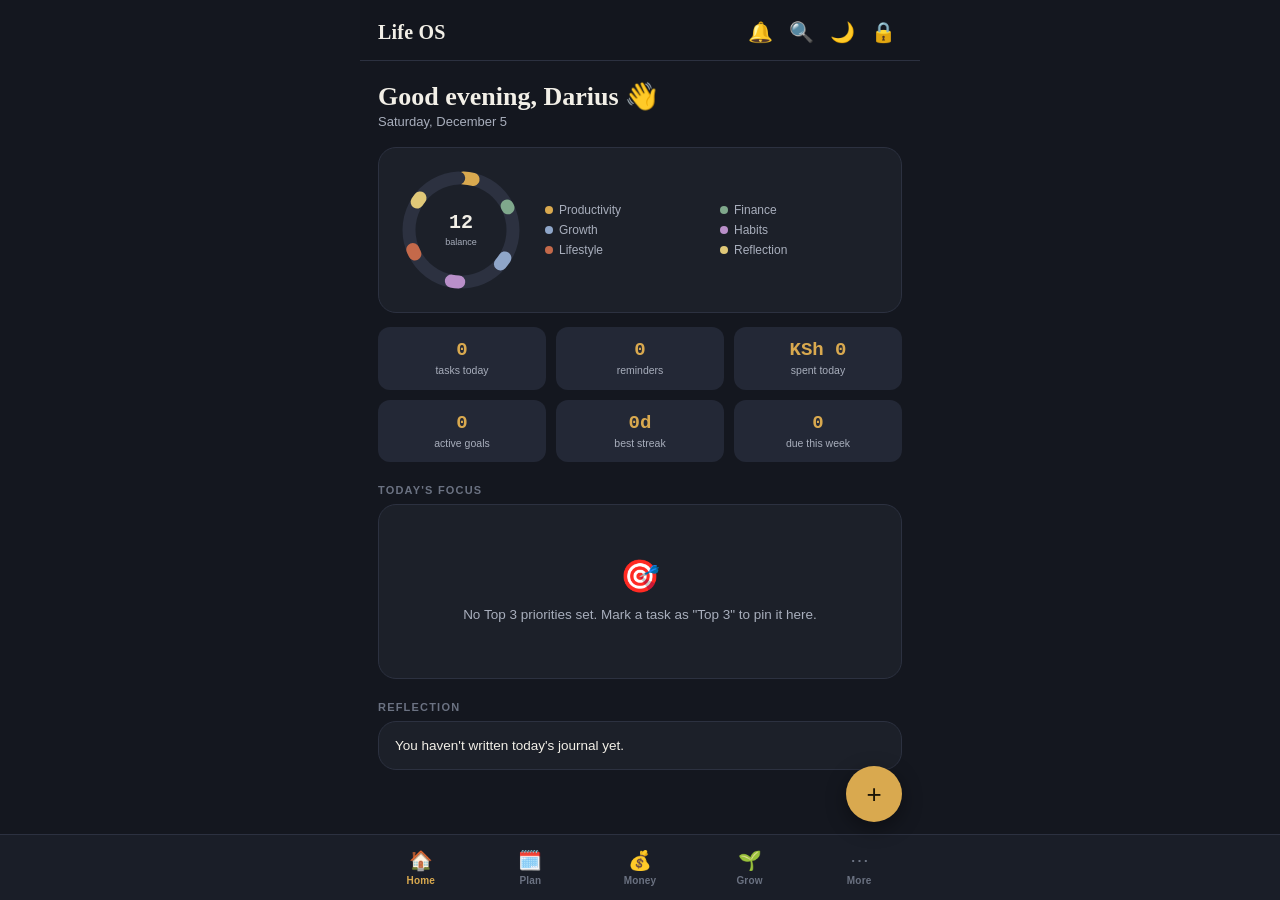
==== index.html @ d97d3ebe "Add files via upload" ====
<!doctype html>
<html lang="en">
<head>
<meta charset="utf-8">
<meta name="viewport" content="width=device-width, initial-scale=1, viewport-fit=cover, maximum-scale=1">
<meta name="theme-color" content="#14171F">
<title>Life OS</title>
<link rel="manifest" href="./manifest.json">
<link rel="icon" href="./icon-192.png">
<link rel="apple-touch-icon" href="./icon-192.png">
<meta name="apple-mobile-web-app-capable" content="yes">
<meta name="apple-mobile-web-app-status-bar-style" content="black-translucent">
<meta name="apple-mobile-web-app-title" content="Life OS">
<style>
:root{
  --ink:#14171F; --panel:#1C2029; --panel-2:#232836; --line:#2C3140;
  --gold:#D9A94F; --sage:#7FA88C; --clay:#C4694A; --blue:#8FA6C9; --violet:#B98FC9;
  --paper:#F2EFE7; --fog:#A8AEBC; --fog-dim:#6B7282;
  --r-lg:18px; --r-md:12px; --r-sm:8px;
  --font-display: "Iowan Old Style","Palatino Linotype","Book Antiqua",Georgia,serif;
  --font-body: -apple-system,BlinkMacSystemFont,"Segoe UI",Roboto,Helvetica,Arial,sans-serif;
  --font-mono: "SF Mono",SFMono-Regular,Menlo,Consolas,"Liberation Mono",monospace;
  color-scheme: dark;
}
body.theme-light{
  --ink:#F5F2EA; --panel:#FFFFFF; --panel-2:#EFEAE0; --line:#E1DACB;
  --paper:#221F17; --fog:#6B6455; --fog-dim:#9A9384;
  color-scheme: light;
}
body.theme-light .fab, body.theme-light .btn:not(.ghost):not(.danger){ color:#1A1406; }
body.theme-light #update-banner button{ color:var(--gold); }
*{box-sizing:border-box; -webkit-tap-highlight-color:transparent;}
html,body{height:100%;}
body{
  margin:0; background:var(--ink); color:var(--paper); font-family:var(--font-body);
  -webkit-font-smoothing:antialiased; overscroll-behavior-y:none;
}
button{font-family:inherit;}
@media (prefers-reduced-motion: reduce){ *{animation-duration:0.001ms !important; transition-duration:0.001ms !important;} }

#app{max-width:560px; margin:0 auto; min-height:100vh; display:flex; flex-direction:column; position:relative;}

/* ---------- Top bar ---------- */
.topbar{
  position:sticky; top:0; z-index:20; background:rgba(20,23,31,0.92); backdrop-filter:blur(10px);
  padding:14px 18px 10px; display:flex; align-items:center; justify-content:space-between;
  border-bottom:1px solid var(--line);
}
.topbar h1{font-family:var(--font-display); font-size:20px; font-weight:600; margin:0; letter-spacing:0.2px;}
.topbar .icon-btn{background:none;border:none;color:var(--paper);font-size:20px;cursor:pointer;padding:6px;border-radius:var(--r-sm);}
.topbar .icon-btn:focus-visible{outline:2px solid var(--gold); outline-offset:2px;}

/* ---------- Screens ---------- */
main{flex:1; padding:16px 18px 100px;}
.screen{display:none;}
.screen.active{display:block; animation:fadein .18s ease;}
@keyframes fadein{from{opacity:0; transform:translateY(4px);} to{opacity:1; transform:none;}}

/* ---------- Cards ---------- */
.card{background:var(--panel); border:1px solid var(--line); border-radius:var(--r-lg); padding:16px; margin-bottom:14px;}
.card h2{font-family:var(--font-display); font-size:16px; margin:0 0 10px; font-weight:600; color:var(--paper);}
.card h2 .em{margin-right:6px;}
.section-label{font-size:11px; text-transform:uppercase; letter-spacing:1.2px; color:var(--fog-dim); margin:22px 0 8px; font-weight:600;}
.section-label:first-child{margin-top:0;}

/* ---------- Dashboard greeting ---------- */
.greeting{font-family:var(--font-display); font-size:26px; font-weight:600; margin:4px 0 2px;}
.greeting-date{color:var(--fog); font-size:13px; margin-bottom:18px;}

/* ---------- Life Ring (signature element) ---------- */
.ring-wrap{display:flex; align-items:center; gap:18px;}
.ring-legend{flex:1; display:grid; grid-template-columns:1fr 1fr; gap:6px 10px; font-size:12px;}
.ring-legend .li{display:flex; align-items:center; gap:6px; color:var(--fog);}
.ring-legend .dot{width:8px; height:8px; border-radius:50%; flex:none;}
.ring-legend b{color:var(--paper); font-weight:600;}

/* ---------- Stat grid ---------- */
.stat-grid{display:grid; grid-template-columns:repeat(3,1fr); gap:10px;}
.stat{background:var(--panel-2); border-radius:var(--r-md); padding:12px 10px; text-align:center;}
.stat .n{font-family:var(--font-mono); font-size:19px; font-weight:600; color:var(--gold);}
.stat .l{font-size:10.5px; color:var(--fog); margin-top:3px; line-height:1.3;}

/* ---------- List rows ---------- */
.row{
  display:flex; align-items:center; gap:12px; padding:12px 4px; border-bottom:1px solid var(--line);
  cursor:pointer;
}
.row:last-child{border-bottom:none;}
.row .row-icon{width:34px;height:34px;border-radius:10px;display:flex;align-items:center;justify-content:center;font-size:16px;flex:none;background:var(--panel-2);}
.row .row-body{flex:1; min-width:0;}
.row .row-title{font-size:14.5px; font-weight:600; color:var(--paper); white-space:nowrap; overflow:hidden; text-overflow:ellipsis;}
.row .row-sub{font-size:12px; color:var(--fog); margin-top:2px; white-space:nowrap; overflow:hidden; text-overflow:ellipsis;}
.row .row-amt{font-family:var(--font-mono); font-size:13.5px; font-weight:600; flex:none;}
.row .chk{width:22px;height:22px;border-radius:7px;border:1.5px solid var(--fog-dim); flex:none; display:flex; align-items:center; justify-content:center;}
.row .chk.done{background:var(--sage); border-color:var(--sage); color:var(--ink); font-weight:700;}
.empty{text-align:center; padding:36px 10px; color:var(--fog);}
.empty .em{font-size:32px; display:block; margin-bottom:10px;}
.empty p{margin:0; font-size:13.5px; line-height:1.5;}

/* ---------- Buttons ---------- */
.btn{
  display:inline-flex; align-items:center; justify-content:center; gap:6px;
  background:var(--gold); color:#1A1406; border:none; border-radius:var(--r-md);
  padding:12px 16px; font-size:14px; font-weight:700; cursor:pointer; width:100%;
}
.btn:focus-visible{outline:2px solid var(--paper); outline-offset:2px;}
.btn.ghost{background:var(--panel-2); color:var(--paper); border:1px solid var(--line); font-weight:600;}
.btn.danger{background:var(--clay); color:#241009;}
.btn.sm{width:auto; padding:9px 14px; font-size:13px;}
.btn-row{display:flex; gap:10px; margin-top:14px;}

/* ---------- Forms ---------- */
label{display:block; font-size:12px; color:var(--fog); margin:14px 0 6px; font-weight:600;}
label:first-child{margin-top:0;}
input,select,textarea{
  width:100%; background:var(--panel-2); border:1px solid var(--line); color:var(--paper);
  border-radius:var(--r-sm); padding:11px 12px; font-size:14.5px; font-family:inherit;
}
input:focus,select:focus,textarea:focus{outline:2px solid var(--gold); outline-offset:1px; border-color:var(--gold);}
textarea{min-height:80px; resize:vertical;}
.field-hint{font-size:11px; color:var(--fog-dim); margin-top:4px;}

/* ---------- Bottom nav ---------- */
nav.tabbar{
  position:fixed; bottom:0; left:0; right:0; z-index:30;
  background:rgba(28,32,41,0.96); backdrop-filter:blur(14px); border-top:1px solid var(--line);
  display:flex; justify-content:center;
}
.tabbar-inner{max-width:560px; width:100%; display:flex; padding:6px 6px calc(6px + env(safe-area-inset-bottom));}
.tab{flex:1; background:none; border:none; color:var(--fog-dim); display:flex; flex-direction:column; align-items:center; gap:3px; padding:8px 2px; cursor:pointer; border-radius:var(--r-sm);}
.tab .ti{font-size:19px;}
.tab .tl{font-size:10px; font-weight:600; letter-spacing:0.2px;}
.tab.active{color:var(--gold);}
.tab:focus-visible{outline:2px solid var(--gold);}

/* ---------- FAB ---------- */
.fab{
  position:fixed; right:calc(50% - 280px + 18px); bottom:78px; z-index:35;
  width:56px; height:56px; border-radius:50%; background:var(--gold); color:#1A1406;
  border:none; font-size:26px; font-weight:400; box-shadow:0 6px 20px rgba(0,0,0,0.4); cursor:pointer;
  display:flex; align-items:center; justify-content:center;
}
@media (max-width:596px){ .fab{right:18px;} }
.fab:focus-visible{outline:2px solid var(--paper);}

/* ---------- Sheet / modal ---------- */
.overlay{position:fixed; inset:0; background:rgba(8,9,13,0.6); z-index:50; display:none;}
.overlay.open{display:block;}
.sheet{
  position:fixed; left:0; right:0; bottom:0; z-index:51; background:var(--panel);
  border-radius:20px 20px 0 0; max-height:88vh; overflow-y:auto; padding:18px 18px calc(24px + env(safe-area-inset-bottom));
  transform:translateY(100%); transition:transform .22s ease; max-width:560px; margin:0 auto;
}
.sheet.open{transform:translateY(0);}
.sheet-handle{width:36px; height:4px; background:var(--line); border-radius:2px; margin:0 auto 14px;}
.sheet-title{font-family:var(--font-display); font-size:19px; font-weight:600; margin:0 0 4px;}
.sheet-close{position:absolute; top:16px; right:16px; background:none; border:none; color:var(--fog); font-size:20px; cursor:pointer;}

/* ---------- Quick add grid ---------- */
.qa-grid{display:grid; grid-template-columns:repeat(4,1fr); gap:10px; margin-top:14px;}
.qa-item{background:var(--panel-2); border:1px solid var(--line); border-radius:var(--r-md); padding:14px 6px; text-align:center; cursor:pointer;}
.qa-item .em{font-size:22px; display:block; margin-bottom:6px;}
.qa-item .l{font-size:10.5px; color:var(--fog); font-weight:600;}

/* ---------- Module tiles (More screen) ---------- */
.tile-grid{display:grid; grid-template-columns:1fr 1fr; gap:12px;}
.tile{background:var(--panel); border:1px solid var(--line); border-radius:var(--r-lg); padding:16px; cursor:pointer;}
.tile .em{font-size:22px;}
.tile .l{font-size:13.5px; font-weight:600; margin-top:8px;}
.tile .d{font-size:11px; color:var(--fog); margin-top:2px;}

/* ---------- Segmented control ---------- */
.segmented{display:flex; background:var(--panel-2); border-radius:var(--r-sm); padding:3px; margin-bottom:14px; border:1px solid var(--line);}
.segmented button{flex:1; background:none; border:none; color:var(--fog); padding:8px 4px; font-size:12.5px; font-weight:600; border-radius:6px; cursor:pointer;}
.segmented button.active{background:var(--gold); color:#1A1406;}

/* ---------- Chips ---------- */
.chips{display:flex; gap:8px; flex-wrap:wrap; margin-bottom:14px;}
.chip{background:var(--panel-2); border:1px solid var(--line); color:var(--fog); font-size:12px; padding:6px 12px; border-radius:99px; cursor:pointer; font-weight:600;}
.chip.active{background:var(--gold); color:#1A1406; border-color:var(--gold);}

/* ---------- Toast / banner ---------- */
#toast{position:fixed; left:50%; bottom:96px; transform:translateX(-50%) translateY(20px); background:var(--paper); color:#14171F; padding:11px 18px; border-radius:99px; font-size:13px; font-weight:600; z-index:80; opacity:0; transition:all .25s ease; pointer-events:none; white-space:nowrap;}
#toast.show{opacity:1; transform:translateX(-50%) translateY(0);}
#update-banner{position:fixed; top:0; left:0; right:0; z-index:90; background:var(--gold); color:#1A1406; padding:10px 16px; display:none; align-items:center; justify-content:space-between; font-size:13px; font-weight:600;}
#update-banner.show{display:flex;}
#update-banner button{background:#1A1406; color:var(--gold); border:none; border-radius:8px; padding:7px 12px; font-weight:700; font-size:12px; cursor:pointer;}

/* ---------- Lock screen ---------- */
#lock-screen{position:fixed; inset:0; z-index:200; background:var(--ink); display:none; flex-direction:column; align-items:center; justify-content:center; padding:24px;}
#lock-screen.show{display:flex;}
.pin-dots{display:flex; gap:14px; margin:24px 0;}
.pin-dot{width:14px; height:14px; border-radius:50%; border:1.5px solid var(--fog-dim);}
.pin-dot.filled{background:var(--gold); border-color:var(--gold);}
.pin-pad{display:grid; grid-template-columns:repeat(3,64px); gap:14px;}
.pin-key{width:64px; height:64px; border-radius:50%; background:var(--panel-2); border:1px solid var(--line); color:var(--paper); font-size:20px; font-weight:600; cursor:pointer;}
.pin-key:active{background:var(--panel);}

/* ---------- Progress bar ---------- */
.pbar{height:8px; background:var(--panel-2); border-radius:99px; overflow:hidden; margin-top:8px;}
.pbar > div{height:100%; border-radius:99px;}

/* ---------- Detail view header ---------- */
.detail-back{background:none; border:none; color:var(--fog); font-size:13px; font-weight:600; cursor:pointer; padding:6px 0; margin-bottom:10px; display:flex; align-items:center; gap:4px;}
.kv{display:flex; justify-content:space-between; padding:9px 0; border-bottom:1px solid var(--line); font-size:13.5px;}
.kv:last-child{border-bottom:none;}
.kv .k{color:var(--fog);}
.kv .v{font-weight:600; text-align:right;}

::-webkit-scrollbar{width:0;height:0;}
</style>
</head>
<body>
<div id="app">

  <div id="update-banner"><span>New version available</span><button id="update-btn">Update</button></div>

  <header class="topbar">
    <h1 id="topbar-title">Life OS</h1>
    <div style="display:flex; gap:4px;">
      <button class="icon-btn" id="notif-btn" aria-label="Notifications" style="position:relative;">🔔<span id="notif-dot" style="display:none; position:absolute; top:6px; right:6px; width:8px; height:8px; border-radius:50%; background:var(--clay);"></span></button>
      <button class="icon-btn" id="search-btn" aria-label="Search">🔍</button>
      <button class="icon-btn" id="theme-btn" aria-label="Toggle theme">🌙</button>
      <button class="icon-btn" id="lock-btn" aria-label="Lock app">🔒</button>
    </div>
  </header>

  <main id="main">
    <!-- HOME -->
    <section class="screen" id="screen-home"></section>
    <!-- PLAN -->
    <section class="screen" id="screen-plan"></section>
    <!-- MONEY -->
    <section class="screen" id="screen-money"></section>
    <!-- GROW -->
    <section class="screen" id="screen-grow"></section>
    <!-- MORE -->
    <section class="screen" id="screen-more"></section>
    <!-- generic module list/detail/form render target -->
    <section class="screen" id="screen-module"></section>
    <!-- search -->
    <section class="screen" id="screen-search"></section>
  </main>

  <button class="fab" id="fab" aria-label="Quick add">+</button>

  <nav class="tabbar">
    <div class="tabbar-inner">
      <button class="tab active" data-tab="home"><span class="ti">🏠</span><span class="tl">Home</span></button>
      <button class="tab" data-tab="plan"><span class="ti">🗓️</span><span class="tl">Plan</span></button>
      <button class="tab" data-tab="money"><span class="ti">💰</span><span class="tl">Money</span></button>
      <button class="tab" data-tab="grow"><span class="ti">🌱</span><span class="tl">Grow</span></button>
      <button class="tab" data-tab="more"><span class="ti">⋯</span><span class="tl">More</span></button>
    </div>
  </nav>

  <div class="overlay" id="overlay"></div>
  <div class="sheet" id="sheet"><div class="sheet-handle"></div><button class="sheet-close" id="sheet-close">✕</button><div id="sheet-content"></div></div>

  <div id="toast"></div>

  <div id="lock-screen">
    <div style="font-size:30px;">🔒</div>
    <div style="font-family:var(--font-display); font-size:18px; margin-top:10px;" id="lock-title">Enter PIN</div>
    <div class="pin-dots" id="pin-dots"></div>
    <div class="pin-pad" id="pin-pad"></div>
    <button class="btn ghost sm" id="lock-fingerprint" style="margin-top:16px; width:auto; display:none;">🫆 Use fingerprint / Face ID</button>
    <button class="btn ghost sm" id="lock-forgot" style="margin-top:14px; width:auto;">Forgot PIN? Reset app lock</button>
  </div>

</div>

<script>
(function(){
"use strict";

/* =========================================================================
   DATABASE LAYER — IndexedDB, versioned, generic CRUD. Everything local.
   ========================================================================= */
const APP_VERSION = "1.4.0";
const DB_NAME = "lifeos";
const DB_VERSION = 4;
// Phase 2 adds: inventory, documents (blob vault), contacts, reading, workouts,
// travel (trips/itinerary/expenses), places/bucket list, timeline, importantDates.
// Phase 3 adds: sleep log, on-device app-usage log, location log.
// Bumping DB_VERSION triggers onupgradeneeded below, which only *adds* missing
// stores — existing data from earlier phases is untouched.
const STORES = [
  {name:"profile", key:"id"},
  {name:"settings", key:"id"},
  {name:"tasks", key:"id", indexes:["dueDate","status"]},
  {name:"reminders", key:"id", indexes:["dueDate"]},
  {name:"notes", key:"id", indexes:["updatedAt"]},
  {name:"expenses", key:"id", indexes:["date","category"]},
  {name:"income", key:"id", indexes:["date","category"]},
  {name:"budgets", key:"id", indexes:["category"]},
  {name:"debts", key:"id", indexes:["status"]},
  {name:"debtPayments", key:"id", indexes:["debtId"]},
  {name:"subscriptions", key:"id", indexes:["nextPaymentDate"]},
  {name:"personalGoals", key:"id", indexes:["status"]},
  {name:"goalMilestones", key:"id", indexes:["goalId"]},
  {name:"habits", key:"id"},
  {name:"habitCompletions", key:"id", indexes:["habitId","date"]},
  {name:"journal", key:"id", indexes:["date"]},
  {name:"gratitude", key:"id", indexes:["date"]},
  {name:"moods", key:"id", indexes:["date"]},
  {name:"reviews", key:"id", indexes:["type","date"]},
  {name:"tags", key:"id"},
  {name:"appData", key:"id"},
  {name:"inventory", key:"id", indexes:["category"]},
  {name:"documents", key:"id", indexes:["category","expiryDate"]},
  {name:"contacts", key:"id", indexes:["category"]},
  {name:"books", key:"id", indexes:["status"]},
  {name:"readingSessions", key:"id", indexes:["bookId","date"]},
  {name:"workouts", key:"id", indexes:["date","category"]},
  {name:"trips", key:"id"},
  {name:"tripItems", key:"id", indexes:["tripId","date"]},
  {name:"tripExpenses", key:"id", indexes:["tripId"]},
  {name:"places", key:"id", indexes:["status"]},
  {name:"timeline", key:"id", indexes:["date","category"]},
  {name:"importantDates", key:"id", indexes:["date"]},
  {name:"sleepLogs", key:"id", indexes:["date"]},
  {name:"appUsageLogs", key:"id", indexes:["date"]},
  {name:"locationLogs", key:"id", indexes:["date"]},
  {name:"photos", key:"id", indexes:["date"]}
];

const DB = {
  _db:null,
  open(){
    return new Promise((resolve,reject)=>{
      const req = indexedDB.open(DB_NAME, DB_VERSION);
      req.onupgradeneeded = (e)=>{
        const db = e.target.result;
        STORES.forEach(s=>{
          if(!db.objectStoreNames.contains(s.name)){
            const store = db.createObjectStore(s.name, {keyPath:s.key});
            (s.indexes||[]).forEach(ix=> store.createIndex(ix, ix, {unique:false}));
          }
        });
      };
      req.onsuccess = ()=>{ this._db = req.result; resolve(this._db); };
      req.onerror = ()=> reject(req.error);
    });
  },
  tx(store, mode="readonly"){ return this._db.transaction(store, mode).objectStore(store); },
  add(store, obj){ return new Promise((res,rej)=>{ const r=this.tx(store,"readwrite").add(obj); r.onsuccess=()=>res(obj); r.onerror=()=>rej(r.error); }); },
  put(store, obj){ return new Promise((res,rej)=>{ const r=this.tx(store,"readwrite").put(obj); r.onsuccess=()=>res(obj); r.onerror=()=>rej(r.error); }); },
  get(store, id){ return new Promise((res,rej)=>{ const r=this.tx(store).get(id); r.onsuccess=()=>res(r.result); r.onerror=()=>rej(r.error); }); },
  getAll(store){ return new Promise((res,rej)=>{ const r=this.tx(store).getAll(); r.onsuccess=()=>res(r.result||[]); r.onerror=()=>rej(r.error); }); },
  delete(store, id){ return new Promise((res,rej)=>{ const r=this.tx(store,"readwrite").delete(id); r.onsuccess=()=>res(); r.onerror=()=>rej(r.error); }); },
  clear(store){ return new Promise((res,rej)=>{ const r=this.tx(store,"readwrite").clear(); r.onsuccess=()=>res(); r.onerror=()=>rej(r.error); }); },
  async byIndex(store, index, value){
    const all = await this.getAll(store);
    return all.filter(x=>x[index]===value);
  }
};

/* =========================================================================
   UTILITIES
   ========================================================================= */
const uid = ()=> Date.now().toString(36)+Math.random().toString(36).slice(2,8);
const todayStr = ()=> new Date().toISOString().slice(0,10);
const nowISO = ()=> new Date().toISOString();
let SETTINGS = {id:"main", name:"Darius", currency:"KSh", theme:"dark", pinHash:null, lockTimeoutMin:2, weekStart:1, notificationsOn:false, webauthnId:null, autoLocationOn:false};

function fmtMoney(n){
  const v = Number(n||0);
  const s = Math.abs(v).toLocaleString(undefined,{minimumFractionDigits:0,maximumFractionDigits:0});
  return (v<0? "-":"") + SETTINGS.currency + " " + s;
}
function fmtDate(d){
  if(!d) return "";
  const dt = new Date(d+"T00:00:00");
  if(isNaN(dt)) return d;
  return dt.toLocaleDateString(undefined,{weekday:"short", day:"numeric", month:"short"});
}
function daysUntil(d){
  if(!d) return null;
  const dt = new Date(d+"T00:00:00"), t = new Date(todayStr()+"T00:00:00");
  return Math.round((dt-t)/86400000);
}
// Whole years + months between a past date and today, e.g. {years:24, months:9}.
function yearsMonthsSince(dateStr){
  if(!dateStr) return null;
  const past = new Date(dateStr+"T00:00:00"), now = new Date(todayStr()+"T00:00:00");
  if(past > now) return null;
  let years = now.getFullYear()-past.getFullYear();
  let months = now.getMonth()-past.getMonth();
  if(now.getDate() < past.getDate()) months--;
  if(months < 0){ years--; months += 12; }
  return {years, months};
}
function agoText(dateStr){
  const p = yearsMonthsSince(dateStr);
  if(!p) return "";
  if(p.years===0 && p.months===0) return "this month";
  const parts = [];
  if(p.years>0) parts.push(p.years+"yr");
  if(p.months>0) parts.push(p.months+"mo");
  return parts.join(" ")+" ago";
}
function greetingWord(){
  const h = new Date().getHours();
  if(h<12) return "Good morning";
  if(h<17) return "Good afternoon";
  return "Good evening";
}
function toast(msg){
  const t = document.getElementById("toast");
  t.textContent = msg; t.classList.add("show");
  clearTimeout(toast._t);
  toast._t = setTimeout(()=> t.classList.remove("show"), 2200);
}
function esc(s){ return (s==null?"":String(s)).replace(/[&<>"']/g, c=>({"&":"&amp;","<":"&lt;",">":"&gt;",'"':"&quot;","'":"&#39;"}[c])); }
function el(html){ const t=document.createElement("template"); t.innerHTML=html.trim(); return t.content.firstElementChild; }

/* =========================================================================
   MODULE SCHEMA — drives generic list/form UI for record-style modules.
   ========================================================================= */
const MODULES = {
  tasks: {
    label:"Tasks", icon:"📝", color:"var(--gold)", store:"tasks",
    fields:[
      {key:"title", label:"Task", type:"text", required:true},
      {key:"dueDate", label:"Due date", type:"date"},
      {key:"priority", label:"Priority", type:"select", options:["Normal","High","Top 3"]},
      {key:"notes", label:"Notes", type:"textarea"}
    ],
    title:r=>r.title, sub:r=> r.dueDate? "Due "+fmtDate(r.dueDate) : "No due date",
    checkable:true
  },
  reminders: {
    label:"Reminders", icon:"⏰", color:"var(--blue)", store:"reminders",
    fields:[
      {key:"title", label:"Reminder", type:"text", required:true},
      {key:"dueDate", label:"Date", type:"date", required:true},
      {key:"time", label:"Time (optional)", type:"time"},
      {key:"repeat", label:"Repeats", type:"select", options:["None","Daily","Weekly","Monthly","Yearly"]},
      {key:"notes", label:"Notes", type:"textarea"}
    ],
    title:r=>r.title, sub:r=> (r.dueDate? fmtDate(r.dueDate): "")+(r.time?" • "+r.time:"")+(r.repeat&&r.repeat!=="None"?" • "+r.repeat:""), checkable:true
  },
  notes: {
    label:"Notes", icon:"📌", color:"var(--violet)", store:"notes",
    fields:[
      {key:"title", label:"Title", type:"text", required:true},
      {key:"body", label:"Note", type:"textarea"},
      {key:"tags", label:"Tags (comma separated)", type:"text"}
    ],
    title:r=>r.title, sub:r=> (r.body||"").slice(0,60)
  },
  expenses: {
    label:"Expenses", icon:"💸", color:"var(--clay)", store:"expenses",
    fields:[
      {key:"description", label:"What was it for?", type:"text", required:true},
      {key:"amount", label:"Amount", type:"number", required:true},
      {key:"category", label:"Category", type:"select", options:["Food","Transport","Bills","Rent","Health","Shopping","Entertainment","Education","Other"]},
      {key:"date", label:"Date", type:"date", required:true},
      {key:"notes", label:"Notes", type:"textarea"}
    ],
    title:r=>r.description, sub:r=> r.category+" • "+fmtDate(r.date), amount:r=>-r.amount
  },
  income: {
    label:"Income", icon:"💵", color:"var(--sage)", store:"income",
    fields:[
      {key:"description", label:"Source", type:"text", required:true},
      {key:"amount", label:"Amount", type:"number", required:true},
      {key:"category", label:"Category", type:"select", options:["Salary","Business","Freelance","Gift","Other"]},
      {key:"date", label:"Date", type:"date", required:true},
      {key:"notes", label:"Notes", type:"textarea"}
    ],
    title:r=>r.description, sub:r=> r.category+" • "+fmtDate(r.date), amount:r=>r.amount
  },
  debts: {
    label:"Debts", icon:"🤝", color:"var(--clay)", store:"debts",
    fields:[
      {key:"person", label:"Person", type:"text", required:true},
      {key:"direction", label:"Direction", type:"select", options:["I owe them","They owe me"], required:true},
      {key:"amount", label:"Original amount", type:"number", required:true},
      {key:"remaining", label:"Remaining", type:"number"},
      {key:"dueDate", label:"Due date", type:"date"},
      {key:"notes", label:"Notes", type:"textarea"}
    ],
    title:r=>r.person, sub:r=>r.direction, amount:r=> (r.direction==="I owe them"? -1:1) * (r.remaining!=null? r.remaining : r.amount)
  },
  subscriptions: {
    label:"Subscriptions", icon:"🔄", color:"var(--blue)", store:"subscriptions",
    fields:[
      {key:"name", label:"Name", type:"text", required:true},
      {key:"category", label:"Category", type:"select", options:["Streaming","Software","Internet","Gym","Insurance","Membership","Cloud storage","Other"]},
      {key:"amount", label:"Amount", type:"number", required:true},
      {key:"frequency", label:"Billing frequency", type:"select", options:["Weekly","Monthly","Quarterly","Yearly"], required:true},
      {key:"nextPaymentDate", label:"Next payment date", type:"date"},
      {key:"paymentMethod", label:"Payment method", type:"text"},
      {key:"notes", label:"Notes", type:"textarea"}
    ],
    title:r=>r.name, sub:r=> r.frequency+" • next "+(r.nextPaymentDate?fmtDate(r.nextPaymentDate):"—"), amount:r=>-r.amount
  },
  budgets: {
    label:"Budgets", icon:"📊", color:"var(--sage)", store:"budgets",
    fields:[
      {key:"category", label:"Category", type:"select", options:["Food","Transport","Bills","Rent","Health","Shopping","Entertainment","Education","Other"], required:true},
      {key:"monthlyLimit", label:"Monthly limit", type:"number", required:true}
    ],
    title:r=>r.category, sub:r=> "Limit "+fmtMoney(r.monthlyLimit)+"/mo"
  },
  personalGoals: {
    label:"Goals", icon:"🎯", color:"var(--gold)", store:"personalGoals",
    fields:[
      {key:"title", label:"Goal", type:"text", required:true},
      {key:"category", label:"Category", type:"select", options:["Career","Finance","Health","Learning","Relationships","Personal","Other"]},
      {key:"targetDate", label:"Target date", type:"date"},
      {key:"progress", label:"Progress % (0-100)", type:"number"},
      {key:"status", label:"Status", type:"select", options:["Active","Completed","Paused"]},
      {key:"description", label:"Description", type:"textarea"}
    ],
    title:r=>r.title, sub:r=> (r.category||"Goal")+" • "+(r.status||"Active")
  },
  journal: {
    label:"Journal", icon:"📖", color:"var(--violet)", store:"journal",
    fields:[
      {key:"date", label:"Date", type:"date", required:true},
      {key:"title", label:"Title", type:"text"},
      {key:"content", label:"What's on your mind?", type:"textarea", required:true}
    ],
    title:r=>r.title||fmtDate(r.date), sub:r=>(r.content||"").slice(0,60)
  },
  gratitude: {
    label:"Gratitude", icon:"🙏", color:"var(--sage)", store:"gratitude",
    fields:[
      {key:"date", label:"Date", type:"date", required:true},
      {key:"item1", label:"Grateful for #1", type:"text"},
      {key:"item2", label:"Grateful for #2", type:"text"},
      {key:"item3", label:"Grateful for #3", type:"text"}
    ],
    title:r=>fmtDate(r.date), sub:r=>[r.item1,r.item2,r.item3].filter(Boolean).join(" · ")
  },
  moods: {
    label:"Mood", icon:"😊", color:"var(--gold)", store:"moods",
    fields:[
      {key:"date", label:"Date", type:"date", required:true},
      {key:"value", label:"Mood (1 low – 5 great)", type:"select", options:["1","2","3","4","5"], required:true},
      {key:"note", label:"Note", type:"textarea"}
    ],
    title:r=> "😊".repeat(0)+ "Mood "+r.value+"/5", sub:r=>fmtDate(r.date)+(r.note? " • "+r.note.slice(0,40):"")
  },
  inventory: {
    label:"Inventory", icon:"🎒", color:"var(--blue)", store:"inventory",
    fields:[
      {key:"name", label:"Item name", type:"text", required:true},
      {key:"category", label:"Category", type:"select", options:["Electronics","Clothing","Furniture","Tools","Documents","Vehicles","Appliances","Books","Other"]},
      {key:"quantity", label:"Quantity", type:"number"},
      {key:"purchaseDate", label:"Purchase date", type:"date"},
      {key:"purchasePrice", label:"Purchase price", type:"number"},
      {key:"currentValue", label:"Current estimated value", type:"number"},
      {key:"location", label:"Location", type:"text"},
      {key:"condition", label:"Condition", type:"select", options:["New","Excellent","Good","Fair","Needs repair"]},
      {key:"serialNumber", label:"Serial number", type:"text"},
      {key:"warrantyExpiry", label:"Warranty expiry", type:"date"},
      {key:"notes", label:"Notes", type:"textarea"}
    ],
    title:r=>r.name, sub:r=> (r.category||"Item")+(r.condition?" • "+r.condition:""), amount:r=>r.currentValue!=null?r.currentValue:r.purchasePrice
  },
  contacts: {
    label:"Contacts", icon:"👤", color:"var(--violet)", store:"contacts",
    fields:[
      {key:"name", label:"Name", type:"text", required:true},
      {key:"category", label:"Relationship", type:"select", options:["Family","Friends","Work","School","Professional","Other"]},
      {key:"phone", label:"Phone", type:"text"},
      {key:"email", label:"Email", type:"text"},
      {key:"birthday", label:"Birthday", type:"date"},
      {key:"nextFollowUp", label:"Next follow-up", type:"date"},
      {key:"notes", label:"Notes", type:"textarea"}
    ],
    title:r=>r.name, sub:r=> (r.category||"Contact")+(r.phone?" • "+r.phone:"")
  },
  books: {
    label:"Reading", icon:"📕", color:"var(--gold)", store:"books",
    fields:[
      {key:"title", label:"Title", type:"text", required:true},
      {key:"author", label:"Author", type:"text"},
      {key:"genre", label:"Genre", type:"text"},
      {key:"status", label:"Status", type:"select", options:["Want to read","Reading","Completed","Paused","Abandoned"]},
      {key:"rating", label:"Rating (1-5)", type:"select", options:["","1","2","3","4","5"]},
      {key:"startDate", label:"Start date", type:"date"},
      {key:"finishDate", label:"Finish date", type:"date"},
      {key:"notes", label:"Favorite quotes / notes", type:"textarea"}
    ],
    title:r=>r.title, sub:r=> (r.author?r.author+" • ":"")+(r.status||"Want to read")
  },
  workouts: {
    label:"Fitness", icon:"🏋️", color:"var(--clay)", store:"workouts",
    fields:[
      {key:"category", label:"Type", type:"select", options:["Strength","Cardio","Running","Walking","Cycling","Sports","Home workout","Other"], required:true},
      {key:"date", label:"Date", type:"date", required:true},
      {key:"duration", label:"Duration (minutes)", type:"number"},
      {key:"sets", label:"Sets", type:"number"},
      {key:"reps", label:"Reps", type:"number"},
      {key:"weight", label:"Weight (kg)", type:"number"},
      {key:"distance", label:"Distance (km)", type:"number"},
      {key:"notes", label:"Notes", type:"textarea"}
    ],
    title:r=>r.category, sub:r=> fmtDate(r.date)+(r.duration?" • "+r.duration+" min":"")
  },
  places: {
    label:"Places", icon:"📍", color:"var(--sage)", store:"places",
    fields:[
      {key:"name", label:"Name", type:"text", required:true},
      {key:"category", label:"Category", type:"select", options:["Places to visit","Restaurants","Cities","Countries","Attractions","Events"]},
      {key:"status", label:"Status", type:"select", options:["Want to visit","Planned","Visited"]},
      {key:"rating", label:"Rating (1-5)", type:"select", options:["","1","2","3","4","5"]},
      {key:"notes", label:"Notes", type:"textarea"}
    ],
    title:r=>r.name, sub:r=> (r.category||"Place")+" • "+(r.status||"Want to visit")
  },
  trips: {
    label:"Travel", icon:"✈️", color:"var(--blue)", store:"trips",
    fields:[
      {key:"name", label:"Trip name", type:"text", required:true},
      {key:"destination", label:"Destination", type:"text"},
      {key:"startDate", label:"Start date", type:"date"},
      {key:"endDate", label:"End date", type:"date"},
      {key:"budget", label:"Budget", type:"number"},
      {key:"notes", label:"Notes", type:"textarea"}
    ],
    title:r=>r.name, sub:r=> (r.destination?r.destination+" • ":"")+(r.startDate?fmtDate(r.startDate):""), amount:r=>r.budget
  },
  importantDates: {
    label:"Special dates", icon:"🎉", color:"var(--violet)", store:"importantDates",
    fields:[
      {key:"title", label:"Title", type:"text", required:true},
      {key:"date", label:"Date", type:"date", required:true},
      {key:"category", label:"Type", type:"select", options:["Birthday","Anniversary","Holiday","Appointment","Other"]},
      {key:"recurring", label:"Repeats every year", type:"select", options:["No","Yes"]},
      {key:"notes", label:"Notes", type:"textarea"}
    ],
    title:r=>r.title, sub:r=> fmtDate(r.date)+(r.recurring==="Yes"?" • yearly":"")
  },
  sleepLogs: {
    label:"Sleep", icon:"😴", color:"var(--violet)", store:"sleepLogs",
    fields:[
      {key:"date", label:"Wake-up date", type:"date", required:true},
      {key:"bedTime", label:"Went to bed", type:"time"},
      {key:"wakeTime", label:"Woke up", type:"time"},
      {key:"quality", label:"Sleep quality (1-5)", type:"select", options:["","1","2","3","4","5"]},
      {key:"notes", label:"Notes", type:"textarea"}
    ],
    title:r=>fmtDate(r.date), sub:r=>{
      if(!r.bedTime || !r.wakeTime) return r.quality? "Quality "+r.quality+"/5" : "";
      const [bh,bm]=r.bedTime.split(":").map(Number), [wh,wm]=r.wakeTime.split(":").map(Number);
      let mins = (wh*60+wm) - (bh*60+bm); if(mins<0) mins += 24*60;
      return r.bedTime+" → "+r.wakeTime+" • "+(mins/60).toFixed(1)+"h"+(r.quality?" • quality "+r.quality+"/5":"");
    }
  }
};

/* =========================================================================
   REMINDERS — recurrence helper, shared by Plan tab, Calendar, and notifications
   ========================================================================= */
function reminderOccursOn(r, dateStr){
  if(!r.dueDate) return false;
  if(r.dueDate===dateStr) return true;
  if(!r.repeat || r.repeat==="None") return false;
  if(dateStr < r.dueDate) return false;
  const rd = new Date(r.dueDate+"T00:00:00"), dd = new Date(dateStr+"T00:00:00");
  if(r.repeat==="Daily") return true;
  if(r.repeat==="Weekly") return rd.getDay()===dd.getDay();
  if(r.repeat==="Monthly") return rd.getDate()===dd.getDate();
  if(r.repeat==="Yearly") return rd.getMonth()===dd.getMonth() && rd.getDate()===dd.getDate();
  return false;
}

/* =========================================================================
   HABITS — custom logic (streaks) beyond generic CRUD
   ========================================================================= */
async function habitStreak(habitId){
  const comps = (await DB.byIndex("habitCompletions","habitId",habitId)).map(c=>c.date).sort();
  if(!comps.length) return 0;
  const set = new Set(comps);
  let streak = 0, d = new Date(todayStr()+"T00:00:00");
  // if today not done yet, streak counts back from yesterday
  if(!set.has(todayStr())) d.setDate(d.getDate()-1);
  while(set.has(d.toISOString().slice(0,10))){
    streak++; d.setDate(d.getDate()-1);
  }
  return streak;
}
async function toggleHabitToday(habitId){
  const all = await DB.byIndex("habitCompletions","habitId",habitId);
  const today = all.find(c=>c.date===todayStr());
  if(today){ await DB.delete("habitCompletions", today.id); }
  else { await DB.add("habitCompletions", {id:uid(), habitId, date:todayStr()}); }
}

/* =========================================================================
   READING — sessions log against a book; reuses the same streak shape as habits
   ========================================================================= */
async function streakFromDates(dates){
  const set = new Set(dates);
  let streak = 0, d = new Date(todayStr()+"T00:00:00");
  if(!set.has(todayStr())) d.setDate(d.getDate()-1);
  while(set.has(d.toISOString().slice(0,10))){ streak++; d.setDate(d.getDate()-1); }
  return streak;
}
async function readingStreak(){
  const sessions = await DB.getAll("readingSessions");
  return streakFromDates(sessions.map(s=>s.date));
}
function openReadingSessionForm(bookId){
  openSheet(`
    <div class="sheet-title">Log reading session</div>
    <label>Date</label><input id="rs-date" type="date" value="${todayStr()}">
    <label>Minutes read</label><input id="rs-duration" type="number">
    <label>Pages read</label><input id="rs-pages" type="number">
    <button class="btn" id="rs-save" style="margin-top:14px;">Save session</button>
  `);
  document.getElementById("rs-save").onclick = async ()=>{
    await DB.add("readingSessions", {
      id:uid(), bookId, date:document.getElementById("rs-date").value||todayStr(),
      duration:Number(document.getElementById("rs-duration").value)||0,
      pages:Number(document.getElementById("rs-pages").value)||0
    });
    closeSheet(); toast("Reading session logged");
  };
}

/* =========================================================================
   STATE / ROUTER
   ========================================================================= */
let STATE = { tab:"home", stack:[] }; // stack holds {view, module, id} for module screen

function setTab(tab){
  STATE.tab = tab; STATE.stack = [];
  document.querySelectorAll(".tab").forEach(b=> b.classList.toggle("active", b.dataset.tab===tab));
  document.querySelectorAll(".screen").forEach(s=> s.classList.remove("active"));
  document.getElementById("screen-"+tab).classList.add("active");
  renderTab(tab);
}
function pushModule(view, module, id){
  STATE.stack.push({view, module, id});
  document.querySelectorAll(".screen").forEach(s=> s.classList.remove("active"));
  document.getElementById("screen-module").classList.add("active");
  renderModuleScreen();
  navPush();
}
function doPopModule(){
  STATE.stack.pop();
  if(STATE.stack.length===0){ setTab(STATE.tab); return; }
  document.querySelectorAll(".screen").forEach(s=> s.classList.remove("active"));
  document.getElementById("screen-module").classList.add("active");
  renderModuleScreen();
}
function popModule(){ appBack(doPopModule); }

function renderTab(tab){
  if(tab==="home") renderHome();
  else if(tab==="plan") renderPlan();
  else if(tab==="money") renderMoney();
  else if(tab==="grow") renderGrow();
  else if(tab==="more") renderMore();
}

/* =========================================================================
   HOME / DASHBOARD  (includes the six-dimension Life Ring — signature UI)
   ========================================================================= */
const RING_DIMS = [
  {key:"productivity", label:"Productivity", color:"var(--gold)"},
  {key:"finance", label:"Finance", color:"var(--sage)"},
  {key:"growth", label:"Growth", color:"var(--blue)"},
  {key:"habits", label:"Habits", color:"var(--violet)"},
  {key:"lifestyle", label:"Lifestyle", color:"var(--clay)"},
  {key:"reflection", label:"Reflection", color:"#E0C878"}
];

function ringSVG(scores){
  const size=132, cx=size/2, cy=size/2, r=52, thickness=13, gapDeg=5;
  const segDeg = 360/RING_DIMS.length;
  const polarToXY = (angleDeg, radius)=>{
    const a = (angleDeg-90) * Math.PI/180;
    return [cx + radius*Math.cos(a), cy + radius*Math.sin(a)];
  };
  function arcPath(startDeg, endDeg, radius){
    const [x1,y1] = polarToXY(startDeg, radius), [x2,y2] = polarToXY(endDeg, radius);
    const large = (endDeg-startDeg) > 180 ? 1:0;
    return `M ${x1} ${y1} A ${radius} ${radius} 0 ${large} 1 ${x2} ${y2}`;
  }
  let svg = `<svg width="${size}" height="${size}" viewBox="0 0 ${size} ${size}">`;
  RING_DIMS.forEach((d,i)=>{
    const start = i*segDeg + gapDeg/2, end = (i+1)*segDeg - gapDeg/2;
    const pct = Math.max(0.04, Math.min(1, (scores[d.key]||0)/100));
    const filledEnd = start + (end-start)*pct;
    svg += `<path d="${arcPath(start,end,r)}" stroke="var(--line)" stroke-width="${thickness}" fill="none" stroke-linecap="round"/>`;
    svg += `<path d="${arcPath(start,filledEnd,r)}" stroke="${d.color}" stroke-width="${thickness}" fill="none" stroke-linecap="round"/>`;
  });
  const overall = Math.round(RING_DIMS.reduce((s,d)=>s+(scores[d.key]||0),0)/RING_DIMS.length);
  svg += `<text x="${cx}" y="${cy-2}" text-anchor="middle" fill="var(--paper)" font-size="20" font-weight="700" font-family="var(--font-mono)">${overall}</text>`;
  svg += `<text x="${cx}" y="${cy+15}" text-anchor="middle" fill="var(--fog)" font-size="9" font-family="var(--font-body)">balance</text>`;
  svg += `</svg>`;
  return svg;
}

async function computeLifeScores(){
  const since7 = (n)=>{ const d=new Date(); d.setDate(d.getDate()-n); return d.toISOString().slice(0,10); };
  const [tasks, journal, expenses, income, goals, habits, habitComps, moods] = await Promise.all([
    DB.getAll("tasks"), DB.getAll("journal"), DB.getAll("expenses"), DB.getAll("income"),
    DB.getAll("personalGoals"), DB.getAll("habits"), DB.getAll("habitCompletions"), DB.getAll("moods")
  ]);
  const last7 = since7(7);
  // Productivity: tasks completed in last 7 days vs created in last 7 days
  const recentTasks = tasks.filter(t=> (t.createdAt||"").slice(0,10) >= last7 || (t.dueDate||"") >= last7);
  const doneRecent = recentTasks.filter(t=>t.done).length;
  const productivity = recentTasks.length? Math.round(100*doneRecent/recentTasks.length) : (tasks.length? 40:20);
  // Finance: did they log any money activity in last 7 days + are budgets respected
  const recentMoney = [...expenses, ...income].filter(x=> x.date >= last7).length;
  const finance = Math.min(100, recentMoney*15 + (expenses.length||income.length? 20:0));
  // Growth: active goals with recent progress
  const activeGoals = goals.filter(g=>g.status!=="Completed");
  const growth = goals.length? Math.min(100, Math.round(40 + activeGoals.reduce((s,g)=>s+(Number(g.progress)||0),0)/Math.max(1,activeGoals.length)*0.6)) : 15;
  // Habits: average streak ratio capped
  let habitsScore = 15;
  if(habits.length){
    const streaks = await Promise.all(habits.map(h=>habitStreak(h.id)));
    habitsScore = Math.min(100, Math.round(streaks.reduce((s,x)=>s+x,0)/habits.length * 12));
  }
  // Lifestyle: mood entries recency
  const recentMoods = moods.filter(m=>m.date>=last7).length;
  const lifestyle = Math.min(100, recentMoods*20 + 10);
  // Reflection: journal entries in last 7 days
  const recentJournal = journal.filter(j=>j.date>=last7).length;
  const reflection = Math.min(100, recentJournal*20 + 10);
  return {productivity, finance, growth, habits:habitsScore, lifestyle, reflection};
}

async function renderHome(){
  document.getElementById("topbar-title").textContent = "Life OS";
  const el2 = document.getElementById("screen-home");
  const [tasks, reminders, expenses, goals, habits, subs, journal, profile] = await Promise.all([
    DB.getAll("tasks"), DB.getAll("reminders"), DB.getAll("expenses"), DB.getAll("personalGoals"),
    DB.getAll("habits"), DB.getAll("subscriptions"), DB.getAll("journal"), DB.get("profile","main")
  ]);
  const today = todayStr();
  const todaysTasks = tasks.filter(t=>!t.done && (t.dueDate===today || !t.dueDate));
  const todaysReminders = reminders.filter(r=>!r.done && reminderOccursOn(r, today));
  const spentToday = expenses.filter(e=>e.date===today).reduce((s,e)=>s+Number(e.amount||0),0);
  const activeGoals = goals.filter(g=>g.status!=="Completed").length;
  const subsDue = subs.filter(s=> s.nextPaymentDate && daysUntil(s.nextPaymentDate)!=null && daysUntil(s.nextPaymentDate)>=0 && daysUntil(s.nextPaymentDate)<=7).length;
  let maxStreak = 0;
  for(const h of habits){ const s = await habitStreak(h.id); if(s>maxStreak) maxStreak=s; }
  const top3 = tasks.filter(t=>!t.done && t.priority==="Top 3").slice(0,3);
  const wroteToday = journal.some(j=>j.date===today);
  const scores = await computeLifeScores();

  const aboutLines = [];
  if(profile){
    const age = yearsMonthsSince(profile.birthday);
    if(age) aboutLines.push(`Today you are ${age.years}yr${age.months?" "+age.months+"mo":""}`);
    if(profile.primaryFinishDate) aboutLines.push(`Finished primary school ${agoText(profile.primaryFinishDate)}`);
    if(profile.highSchoolFinishDate) aboutLines.push(`Finished high school ${agoText(profile.highSchoolFinishDate)}`);
    if(profile.collegeFinishDate) aboutLines.push(`Finished college ${agoText(profile.collegeFinishDate)}`);
  }

  el2.innerHTML = `
    <div class="greeting">${greetingWord()}${SETTINGS.name? ", "+esc(SETTINGS.name):""} 👋</div>
    <div class="greeting-date">${new Date().toLocaleDateString(undefined,{weekday:"long", day:"numeric", month:"long"})}</div>

    ${aboutLines.length? `
    <div class="card" data-open-custom="__profile__">
      ${aboutLines.map((l,i)=>`<p style="margin:${i===0?'0':'6px'} 0 0; font-size:13.5px; color:${i===0?'var(--paper)':'var(--fog)'}; font-weight:${i===0?'600':'400'};">${esc(l)}</p>`).join("")}
    </div>` : ""}

    ${updateAvailable? `
    <div class="card" style="border-color:var(--gold); background:linear-gradient(180deg, rgba(217,169,79,0.14), var(--panel));">
      <h2><span class="em">⬆️</span>New version available</h2>
      <p style="font-size:13px; color:var(--fog); margin:0 0 12px;">An updated build of Life OS is ready.</p>
      <button class="btn sm" id="home-update-btn">Update now</button>
    </div>` : ""}

    <div class="card">
      <div class="ring-wrap">
        ${ringSVG(scores)}
        <div class="ring-legend">
          ${RING_DIMS.map(d=>`<div class="li"><span class="dot" style="background:${d.color}"></span>${d.label}</div>`).join("")}
        </div>
      </div>
    </div>

    <div class="stat-grid">
      <div class="stat"><div class="n">${todaysTasks.length}</div><div class="l">tasks today</div></div>
      <div class="stat"><div class="n">${todaysReminders.length}</div><div class="l">reminders</div></div>
      <div class="stat"><div class="n">${fmtMoney(spentToday)}</div><div class="l">spent today</div></div>
      <div class="stat"><div class="n">${activeGoals}</div><div class="l">active goals</div></div>
      <div class="stat"><div class="n">${maxStreak}d</div><div class="l">best streak</div></div>
      <div class="stat"><div class="n">${subsDue}</div><div class="l">due this week</div></div>
    </div>

    <div class="section-label">Today's Focus</div>
    <div class="card">
      ${top3.length? top3.map(t=>`<div class="row" data-open="tasks|${t.id}"><div class="chk">${""}</div><div class="row-body"><div class="row-title">${esc(t.title)}</div></div></div>`).join("")
        : `<div class="empty"><span class="em">🎯</span><p>No Top 3 priorities set. Mark a task as "Top 3" to pin it here.</p></div>`}
    </div>

    <div class="section-label">Reflection</div>
    <div class="card" data-open-new="journal">
      <p style="margin:0; font-size:13.5px; color:${wroteToday?'var(--fog)':'var(--paper)'};">
        ${wroteToday? "You wrote in your journal today. ✅" : "You haven't written today's journal yet."}
      </p>
    </div>
  `;
  el2.querySelectorAll("[data-open]").forEach(n=> n.addEventListener("click", ()=>{
    const [m,id]=n.dataset.open.split("|"); pushModule("detail", m, id);
  }));
  el2.querySelectorAll("[data-open-new]").forEach(n=> n.addEventListener("click", ()=> pushModule("form", n.dataset.openNew, null)));
  el2.querySelectorAll("[data-open-custom]").forEach(n=> n.addEventListener("click", ()=> pushModule("list", n.dataset.openCustom, null)));
  const homeUpdateBtn = el2.querySelector("#home-update-btn");
  if(homeUpdateBtn) homeUpdateBtn.addEventListener("click", applyUpdate);
  updateNotifBadge();
}

/* =========================================================================
   PLAN TAB — Tasks, Reminders, Notes
   ========================================================================= */
async function renderPlan(){
  document.getElementById("topbar-title").textContent = "Plan";
  const el2 = document.getElementById("screen-plan");
  const [tasks, reminders] = await Promise.all([DB.getAll("tasks"), DB.getAll("reminders")]);
  const today = todayStr();
  const overdue = tasks.filter(t=>!t.done && t.dueDate && t.dueDate<today);
  const dueToday = tasks.filter(t=>!t.done && t.dueDate===today);
  const upcoming = tasks.filter(t=>!t.done && t.dueDate && t.dueDate>today).sort((a,b)=>a.dueDate<b.dueDate?-1:1);
  const noDate = tasks.filter(t=>!t.done && !t.dueDate);
  const doneCount = tasks.filter(t=>t.done).length;

  function taskRow(t){
    return `<div class="row" data-id="${t.id}">
      <div class="chk ${t.done?'done':''}" data-toggle="${t.id}">${t.done?'✓':''}</div>
      <div class="row-body" data-open="${t.id}"><div class="row-title" style="${t.done?'text-decoration:line-through;color:var(--fog-dim);':''}">${esc(t.title)}</div>
      <div class="row-sub">${t.dueDate? fmtDate(t.dueDate):'No date'}${t.priority==='Top 3'?' • ⭐ Top 3':t.priority==='High'?' • High':''}</div></div>
    </div>`;
  }
  function remRow(r){
    return `<div class="row" data-id="${r.id}">
      <div class="chk ${r.done?'done':''}" data-toggle-rem="${r.id}">${r.done?'✓':''}</div>
      <div class="row-body" data-open-rem="${r.id}"><div class="row-title" style="${r.done?'text-decoration:line-through;color:var(--fog-dim);':''}">${esc(r.title)}</div>
      <div class="row-sub">${fmtDate(r.dueDate)}</div></div>
    </div>`;
  }

  el2.innerHTML = `
    <div style="margin-bottom:14px;"><button class="btn ghost" id="plan-cal-btn">🗓️ Open calendar</button></div>
    <div class="section-label">Reminders</div>
    <div class="card">
      ${reminders.filter(r=>!r.done).length? reminders.filter(r=>!r.done).sort((a,b)=>(a.dueDate||"")<(b.dueDate||"")?-1:1).map(remRow).join("") : `<div class="empty"><span class="em">⏰</span><p>No reminders yet.</p></div>`}
    </div>
    <div style="margin-bottom:14px;"><button class="btn ghost" data-new="reminders">+ Add reminder</button></div>

    ${overdue.length? `<div class="section-label" style="color:var(--clay);">Overdue</div><div class="card">${overdue.map(taskRow).join("")}</div>`:""}

    <div class="section-label">Today</div>
    <div class="card">${dueToday.length? dueToday.map(taskRow).join("") : `<div class="empty"><span class="em">✅</span><p>Nothing due today.</p></div>`}</div>

    <div class="section-label">Upcoming</div>
    <div class="card">${upcoming.length? upcoming.slice(0,8).map(taskRow).join("") : `<div class="empty"><p>Nothing scheduled.</p></div>`}</div>

    ${noDate.length? `<div class="section-label">No date</div><div class="card">${noDate.map(taskRow).join("")}</div>`:""}

    <div style="margin:14px 0;"><button class="btn" data-new="tasks">+ Add task</button></div>

    <div class="section-label">Notes ${doneCount?`<span style="color:var(--fog-dim); text-transform:none; letter-spacing:0;">· ${doneCount} tasks completed all-time</span>`:''}</div>
    <div class="card" id="plan-notes-preview"></div>
    <button class="btn ghost" data-openmod="notes">Open all notes</button>
  `;

  const notes = (await DB.getAll("notes")).sort((a,b)=>(b.updatedAt||"")<(a.updatedAt||"")?-1:1).slice(0,3);
  document.getElementById("plan-notes-preview").innerHTML = notes.length? notes.map(n=>`
    <div class="row" data-open="${n.id}"><div class="row-icon">📌</div><div class="row-body"><div class="row-title">${esc(n.title)}</div><div class="row-sub">${esc((n.body||"").slice(0,50))}</div></div></div>
  `).join("") : `<div class="empty"><p>No notes yet.</p></div>`;
  document.getElementById("plan-notes-preview").querySelectorAll("[data-open]").forEach(n=> n.addEventListener("click", ()=> pushModule("detail","notes",n.dataset.open)));

  el2.querySelectorAll("[data-toggle]").forEach(n=> n.addEventListener("click", async (e)=>{
    e.stopPropagation(); const t = await DB.get("tasks", n.dataset.toggle); t.done=!t.done; t.completedAt = t.done? nowISO(): null; await DB.put("tasks", t); renderPlan(); toast(t.done?"Task completed":"Marked incomplete");
  }));
  el2.querySelectorAll("[data-open]").forEach(n=> n.addEventListener("click", ()=> pushModule("form","tasks",n.dataset.open)));
  el2.querySelectorAll("[data-toggle-rem]").forEach(n=> n.addEventListener("click", async (e)=>{
    e.stopPropagation(); const r = await DB.get("reminders", n.dataset.toggleRem); r.done=!r.done; await DB.put("reminders", r); renderPlan();
  }));
  el2.querySelectorAll("[data-open-rem]").forEach(n=> n.addEventListener("click", ()=> pushModule("form","reminders",n.dataset.openRem)));
  el2.querySelectorAll("[data-new]").forEach(n=> n.addEventListener("click", ()=> pushModule("form", n.dataset.new, null)));
  el2.querySelectorAll("[data-openmod]").forEach(n=> n.addEventListener("click", ()=> pushModule("list", n.dataset.openmod, null)));
  el2.querySelector("#plan-cal-btn").addEventListener("click", ()=> pushModule("list", "__calendar__", null));
}

/* =========================================================================
   MONEY TAB
   ========================================================================= */
async function renderMoney(){
  document.getElementById("topbar-title").textContent = "Money";
  const el2 = document.getElementById("screen-money");
  const [expenses, income, budgets, debts, subs] = await Promise.all([
    DB.getAll("expenses"), DB.getAll("income"), DB.getAll("budgets"), DB.getAll("debts"), DB.getAll("subscriptions")
  ]);
  const ym = todayStr().slice(0,7);
  const monthExpenses = expenses.filter(e=>e.date && e.date.slice(0,7)===ym);
  const monthIncome = income.filter(i=>i.date && i.date.slice(0,7)===ym);
  const totalOut = monthExpenses.reduce((s,e)=>s+Number(e.amount||0),0);
  const totalIn = monthIncome.reduce((s,i)=>s+Number(i.amount||0),0);
  const saved = totalIn-totalOut;
  const owed = debts.filter(d=>d.direction==="They owe me").reduce((s,d)=>s+Number(d.remaining!=null?d.remaining:d.amount||0),0);
  const owe = debts.filter(d=>d.direction==="I owe them").reduce((s,d)=>s+Number(d.remaining!=null?d.remaining:d.amount||0),0);

  const monthlySubCost = subs.reduce((s,x)=>{
    const m = {Weekly:4.33, Monthly:1, Quarterly:1/3, Yearly:1/12}[x.frequency]||1;
    return s + Number(x.amount||0)*m;
  },0);
  const upcomingSubs = subs.filter(s=> s.nextPaymentDate && daysUntil(s.nextPaymentDate)!=null && daysUntil(s.nextPaymentDate)>=0 && daysUntil(s.nextPaymentDate)<=14)
    .sort((a,b)=>a.nextPaymentDate<b.nextPaymentDate?-1:1);

  const byCat = {};
  monthExpenses.forEach(e=> byCat[e.category]=(byCat[e.category]||0)+Number(e.amount||0));
  const topCat = Object.entries(byCat).sort((a,b)=>b[1]-a[1])[0];

  el2.innerHTML = `
    <div class="card">
      <h2><span class="em">💰</span>This month</h2>
      <div class="stat-grid">
        <div class="stat"><div class="n" style="color:var(--sage)">${fmtMoney(totalIn)}</div><div class="l">money in</div></div>
        <div class="stat"><div class="n" style="color:var(--clay)">${fmtMoney(totalOut)}</div><div class="l">money out</div></div>
        <div class="stat"><div class="n">${fmtMoney(saved)}</div><div class="l">net saved</div></div>
        <div class="stat"><div class="n">${fmtMoney(owed)}</div><div class="l">owed to me</div></div>
        <div class="stat"><div class="n">${fmtMoney(owe)}</div><div class="l">I owe</div></div>
        <div class="stat"><div class="n">${fmtMoney(monthlySubCost)}</div><div class="l">subs / month</div></div>
      </div>
      ${topCat? `<p style="font-size:12.5px; color:var(--fog); margin:14px 0 0;">Highest spending category: <b style="color:var(--paper);">${esc(topCat[0])}</b> (${fmtMoney(topCat[1])})</p>`:""}
    </div>

    ${upcomingSubs.length? `
    <div class="section-label">Upcoming renewals</div>
    <div class="card">
      ${upcomingSubs.map(s=>`<div class="row" data-open="subscriptions|${s.id}"><div class="row-icon">🔄</div><div class="row-body"><div class="row-title">${esc(s.name)}</div><div class="row-sub">${daysUntil(s.nextPaymentDate)===0?"Due today":"Due "+fmtDate(s.nextPaymentDate)}</div></div><div class="row-amt" style="color:var(--clay)">${fmtMoney(s.amount)}</div></div>`).join("")}
    </div>`:""}

    <div class="section-label">Manage</div>
    <div class="tile-grid">
      <div class="tile" data-open="expenses"><div class="em">💸</div><div class="l">Expenses</div><div class="d">${expenses.length} logged</div></div>
      <div class="tile" data-open="income"><div class="em">💵</div><div class="l">Income</div><div class="d">${income.length} logged</div></div>
      <div class="tile" data-open="budgets"><div class="em">📊</div><div class="l">Budgets</div><div class="d">${budgets.length} set</div></div>
      <div class="tile" data-open="debts"><div class="em">🤝</div><div class="l">Debts</div><div class="d">${debts.length} tracked</div></div>
      <div class="tile" data-open="subscriptions"><div class="em">🔄</div><div class="l">Subscriptions</div><div class="d">${subs.length} active</div></div>
    </div>
  `;
  el2.querySelectorAll("[data-open]").forEach(n=>{
    if(n.dataset.open.includes("|")){
      const [m,id]=n.dataset.open.split("|"); n.addEventListener("click", ()=>pushModule("detail", m, id));
    } else {
      n.addEventListener("click", ()=>pushModule("list", n.dataset.open, null));
    }
  });
}

/* =========================================================================
   GROW TAB — Goals + Habits
   ========================================================================= */
async function renderGrow(){
  document.getElementById("topbar-title").textContent = "Grow";
  const el2 = document.getElementById("screen-grow");
  const [goals, habits] = await Promise.all([DB.getAll("personalGoals"), DB.getAll("habits")]);
  const streaks = {};
  for(const h of habits) streaks[h.id] = await habitStreak(h.id);
  const doneToday = {};
  const todaysComps = (await DB.getAll("habitCompletions")).filter(c=>c.date===todayStr());
  todaysComps.forEach(c=> doneToday[c.habitId]=true);

  el2.innerHTML = `
    <div class="section-label">Today's habits</div>
    <div class="card">
      ${habits.length? habits.map(h=>`
        <div class="row">
          <div class="chk ${doneToday[h.id]?'done':''}" data-habit="${h.id}">${doneToday[h.id]?'✓':''}</div>
          <div class="row-body"><div class="row-title">${esc(h.name)}</div><div class="row-sub">${h.frequency||"Daily"}</div></div>
          <div class="row-amt" style="color:var(--gold)">${streaks[h.id]>0? "🔥"+streaks[h.id]:""}</div>
        </div>`).join("") : `<div class="empty"><span class="em">🌱</span><p>No habits yet. Add one to start a streak.</p></div>`}
    </div>
    <div style="margin-bottom:14px;"><button class="btn ghost" data-new="habit">+ Add habit</button></div>

    <div class="section-label">Goals</div>
    <div class="card">
      ${goals.length? goals.filter(g=>g.status!=="Completed").map(g=>`
        <div class="row" data-open="personalGoals|${g.id}">
          <div class="row-icon">🎯</div>
          <div class="row-body"><div class="row-title">${esc(g.title)}</div>
            <div class="pbar"><div style="width:${Math.min(100,Number(g.progress)||0)}%; background:var(--gold);"></div></div>
          </div>
          <div class="row-amt">${Math.min(100,Number(g.progress)||0)}%</div>
        </div>`).join("") : `<div class="empty"><span class="em">🎯</span><p>No goals yet.</p></div>`}
      ${goals.filter(g=>g.status==="Completed").length? `<p style="font-size:12px; color:var(--fog); margin:10px 0 0;">${goals.filter(g=>g.status==="Completed").length} goal(s) completed 🏆</p>`:""}
    </div>
    <button class="btn" data-new="personalGoals">+ Add goal</button>
  `;
  el2.querySelectorAll("[data-habit]").forEach(n=> n.addEventListener("click", async ()=>{ await toggleHabitToday(n.dataset.habit); renderGrow(); }));
  el2.querySelectorAll("[data-open]").forEach(n=>{ const [m,id]=n.dataset.open.split("|"); n.addEventListener("click", ()=>pushModule("form", m, id)); });
  el2.querySelectorAll("[data-new]").forEach(n=> n.addEventListener("click", ()=>{
    if(n.dataset.new==="habit") openHabitForm(); else pushModule("form", n.dataset.new, null);
  }));
}

function openHabitForm(existing){
  openSheet(`
    <div class="sheet-title">${existing?"Edit habit":"New habit"}</div>
    <label>Habit name</label><input id="hf-name" value="${existing?esc(existing.name):''}" placeholder="e.g. Read 20 pages">
    <label>Frequency</label>
    <select id="hf-freq"><option ${existing&&existing.frequency==='Daily'?'selected':''}>Daily</option><option ${existing&&existing.frequency==='Weekly'?'selected':''}>Weekly</option></select>
    <div class="btn-row">
      <button class="btn" id="hf-save">Save</button>
      ${existing?`<button class="btn danger" id="hf-del">Delete</button>`:""}
    </div>
  `);
  document.getElementById("hf-save").onclick = async ()=>{
    const name = document.getElementById("hf-name").value.trim();
    if(!name){ toast("Enter a habit name"); return; }
    const rec = existing || {id:uid(), createdAt:nowISO()};
    rec.name = name; rec.frequency = document.getElementById("hf-freq").value;
    await DB.put("habits", rec); closeSheet(); renderGrow(); toast("Habit saved");
  };
  if(existing){ document.getElementById("hf-del").onclick = async ()=>{ await DB.delete("habits", existing.id); closeSheet(); renderGrow(); }; }
}

/* =========================================================================
   MORE TAB — module tiles + settings/backup/search entry points
   ========================================================================= */
function renderMore(){
  document.getElementById("topbar-title").textContent = "More";
  const el2 = document.getElementById("screen-more");
  el2.innerHTML = `
    <div class="section-label">About Me</div>
    <div class="tile-grid">
      <div class="tile" data-custom="__profile__"><div class="em">🧑</div><div class="l">Profile</div><div class="d">Birthday, education, hobbies, fears</div></div>
      <div class="tile" data-open="sleepLogs"><div class="em">😴</div><div class="l">Sleep</div></div>
      <div class="tile" data-custom="__locations__"><div class="em">📍</div><div class="l">Location log</div></div>
      <div class="tile" data-custom="__photos__"><div class="em">🖼️</div><div class="l">Photos</div></div>
    </div>
    <div class="section-label">Track</div>
    <div class="tile-grid">
      <div class="tile" data-open="books"><div class="em">📕</div><div class="l">Reading</div></div>
      <div class="tile" data-open="workouts"><div class="em">🏋️</div><div class="l">Fitness</div></div>
      <div class="tile" data-open="inventory"><div class="em">🎒</div><div class="l">Inventory</div></div>
      <div class="tile" data-open="places"><div class="em">📍</div><div class="l">Places & bucket list</div></div>
    </div>
    <div class="section-label">Records</div>
    <div class="tile-grid">
      <div class="tile" data-open="contacts"><div class="em">👤</div><div class="l">Contacts</div></div>
      <div class="tile" data-custom="__documents__"><div class="em">📄</div><div class="l">Documents</div></div>
      <div class="tile" data-open="trips"><div class="em">✈️</div><div class="l">Travel</div></div>
      <div class="tile" data-custom="__timeline__"><div class="em">🕰️</div><div class="l">Life timeline</div></div>
    </div>
    <div class="section-label">Reflect</div>
    <div class="tile-grid">
      <div class="tile" data-open="journal"><div class="em">📖</div><div class="l">Journal</div></div>
      <div class="tile" data-open="moods"><div class="em">😊</div><div class="l">Mood</div></div>
      <div class="tile" data-open="gratitude"><div class="em">🙏</div><div class="l">Gratitude</div></div>
      <div class="tile" data-custom="__achievements__"><div class="em">🏆</div><div class="l">Achievements</div></div>
    </div>
    <div class="section-label">Reviews</div>
    <div class="tile-grid">
      <div class="tile" data-review="weekly"><div class="em">🗂️</div><div class="l">Weekly review</div></div>
      <div class="tile" data-review="monthly"><div class="em">📆</div><div class="l">Monthly review</div></div>
    </div>
    <div class="section-label">System</div>
    <div class="tile-grid">
      <div class="tile" data-action="search"><div class="em">🔍</div><div class="l">Search</div><div class="d">Across everything</div></div>
      <div class="tile" data-action="backup"><div class="em">💾</div><div class="l">Backup & restore</div><div class="d">Export / import data</div></div>
      <div class="tile" data-action="settings"><div class="em">⚙️</div><div class="l">Settings</div><div class="d">Name, currency, PIN</div></div>
      <div class="tile" data-action="about"><div class="em">ℹ️</div><div class="l">About & roadmap</div></div>
      <div class="tile" data-action="terms"><div class="em">📃</div><div class="l">Terms & Conditions</div></div>
      <div class="tile" data-action="privacy"><div class="em">🛡️</div><div class="l">Privacy Policy</div></div>
    </div>
    <p style="font-size:11.5px; color:var(--fog-dim); text-align:center; margin-top:24px;">Everything here lives only on this device.</p>
    <p style="font-size:11px; color:var(--fog-dim); text-align:center; margin-top:6px;">Built by Darius — <a href="https://dmn-solution.vercel.app" target="_blank" rel="noopener" style="color:var(--fog);">dmn-solution.vercel.app</a></p>
  `;
  el2.querySelectorAll("[data-open]").forEach(n=> n.addEventListener("click", ()=>pushModule("list", n.dataset.open, null)));
  el2.querySelectorAll("[data-custom]").forEach(n=> n.addEventListener("click", ()=>pushModule("list", n.dataset.custom, null)));
  el2.querySelector('[data-action="search"]').addEventListener("click", openSearch);
  el2.querySelector('[data-action="backup"]').addEventListener("click", openBackupSheet);
  el2.querySelector('[data-action="settings"]').addEventListener("click", openSettingsSheet);
  el2.querySelector('[data-action="about"]').addEventListener("click", openAboutSheet);
  el2.querySelector('[data-action="terms"]').addEventListener("click", openTermsSheet);
  el2.querySelector('[data-action="privacy"]').addEventListener("click", openPrivacySheet);
  el2.querySelector('[data-review="weekly"]').addEventListener("click", ()=>openReview("weekly"));
  el2.querySelector('[data-review="monthly"]').addEventListener("click", ()=>openReview("monthly"));
}

/* =========================================================================
   GENERIC MODULE SCREEN — list / form / detail, driven by MODULES config
   ========================================================================= */
const CUSTOM_SCREENS = {
  "__documents__": {label:"Documents", render:renderDocumentsScreen},
  "__timeline__": {label:"Timeline", render:renderTimelineScreen},
  "__achievements__": {label:"Achievements", render:renderAchievementsScreen},
  "__calendar__": {label:"Calendar", render:renderCalendarScreen},
  "__profile__": {label:"About Me", render:renderProfileScreen},
  "__locations__": {label:"Location log", render:renderLocationsScreen},
  "__photos__": {label:"Photos", render:renderPhotosScreen}
};
async function renderModuleScreen(){
  const top = STATE.stack[STATE.stack.length-1];
  if(!top) return;
  const el2 = document.getElementById("screen-module");

  if(CUSTOM_SCREENS[top.module]){
    document.getElementById("topbar-title").textContent = CUSTOM_SCREENS[top.module].label;
    return CUSTOM_SCREENS[top.module].render(el2);
  }

  const cfg = MODULES[top.module];
  document.getElementById("topbar-title").textContent = cfg.label;

  if(top.view==="list") return renderModuleList(el2, top.module, cfg);
  if(top.view==="form") return renderModuleForm(el2, top.module, cfg, top.id);
  if(top.view==="detail"){
    if(top.module==="trips") return renderTripDetail(el2, top.id);
    return renderModuleDetail(el2, top.module, cfg, top.id);
  }
}

async function renderModuleList(el2, modKey, cfg){
  let records = await DB.getAll(cfg.store);
  records.sort((a,b)=> (b.date||b.dueDate||b.createdAt||"") < (a.date||a.dueDate||a.createdAt||"") ? -1:1);
  el2.innerHTML = `
    <button class="detail-back" data-back>← Back</button>
    <div class="card">
      ${records.length? records.map(r=>`
        <div class="row" data-id="${r.id}">
          <div class="row-icon">${cfg.icon}</div>
          <div class="row-body"><div class="row-title">${esc(cfg.title(r))}</div><div class="row-sub">${esc(cfg.sub? cfg.sub(r):"")}</div></div>
          ${cfg.amount? `<div class="row-amt" style="color:${cfg.amount(r)<0?'var(--clay)':'var(--sage)'}">${fmtMoney(cfg.amount(r))}</div>`:""}
        </div>`).join("") : `<div class="empty"><span class="em">${cfg.icon}</span><p>No ${cfg.label.toLowerCase()} yet.</p></div>`}
    </div>
    <div class="btn-row">
      <button class="btn" id="ml-add">+ Add ${cfg.label.toLowerCase().replace(/s$/,'')}</button>
      ${modKey==='contacts'? `<button class="btn ghost" id="ml-import">📱 Import from phone</button>`:""}
    </div>
  `;
  el2.querySelector("[data-back]").addEventListener("click", popModule);
  el2.querySelector("#ml-add").addEventListener("click", ()=> pushModule("form", modKey, null));
  el2.querySelectorAll(".row").forEach(r=> r.addEventListener("click", ()=> pushModule("detail", modKey, r.dataset.id)));
  const imp = el2.querySelector("#ml-import");
  if(imp) imp.addEventListener("click", ()=> importContactsFromPhone(el2, modKey, cfg));
}
async function importContactsFromPhone(el2, modKey, cfg){
  if(!("contacts" in navigator && "ContactsManager" in window)){
    toast("Contact import needs Chrome on Android — not supported on this browser/device");
    return;
  }
  try{
    const picked = await navigator.contacts.select(["name","tel","email"], {multiple:true});
    if(!picked.length) return;
    for(const c of picked){
      await DB.add("contacts", {
        id:uid(), createdAt:nowISO(),
        name:(c.name&&c.name[0])||"Unnamed",
        phone:(c.tel&&c.tel[0])||"",
        email:(c.email&&c.email[0])||"",
        category:"Other"
      });
    }
    toast(`Imported ${picked.length} contact${picked.length===1?'':'s'}`);
    renderModuleList(el2, modKey, cfg);
  }catch(e){ toast("Import cancelled"); }
}

async function renderModuleForm(el2, modKey, cfg, id){
  const existing = id? await DB.get(cfg.store, id) : null;
  el2.innerHTML = `
    <button class="detail-back" data-back>← Back</button>
    <div class="card">
      <h2>${existing? "Edit":"New"} ${cfg.label.replace(/s$/,'')}</h2>
      <form id="mform">
        ${cfg.fields.map(f=>fieldHTML(f, existing)).join("")}
      </form>
      <div class="btn-row">
        <button class="btn" id="mf-save">Save</button>
        ${existing? `<button class="btn danger" id="mf-del">Delete</button>`:""}
      </div>
    </div>
  `;
  el2.querySelector("[data-back]").addEventListener("click", popModule);
  el2.querySelector("#mf-save").addEventListener("click", async (e)=>{
    e.preventDefault();
    const rec = existing || {id:uid(), createdAt:nowISO()};
    let ok = true;
    cfg.fields.forEach(f=>{
      const node = document.getElementById("mf_"+f.key);
      const val = node.value;
      if(f.required && !val){ ok=false; node.style.borderColor="var(--clay)"; }
      rec[f.key] = f.type==="number"? (val===""? null: Number(val)) : val;
    });
    if(!ok){ toast("Please fill required fields"); return; }
    rec.updatedAt = nowISO();
    await DB.put(cfg.store, rec);
    toast("Saved");
    popModule();
  });
  if(existing){
    el2.querySelector("#mf-del").addEventListener("click", async ()=>{
      if(!confirm(`Delete this ${cfg.label.toLowerCase().replace(/s$/,'')}? This can't be undone.`)) return;
      await DB.delete(cfg.store, existing.id);
      toast("Deleted");
      popModule();
    });
  }
}
function fieldHTML(f, existing){
  const val = existing? (existing[f.key]!=null? existing[f.key]:"") : (f.type==="date"? "" : "");
  if(f.type==="textarea") return `<label>${f.label}</label><textarea id="mf_${f.key}">${esc(val)}</textarea>`;
  if(f.type==="select") return `<label>${f.label}</label><select id="mf_${f.key}">${f.options.map(o=>`<option ${String(val)===o?'selected':''}>${esc(o)}</option>`).join("")}</select>`;
  return `<label>${f.label}</label><input id="mf_${f.key}" type="${f.type}" value="${esc(val)}" ${f.type==='number'?'step="any"':''}>`;
}

async function renderModuleDetail(el2, modKey, cfg, id){
  const r = await DB.get(cfg.store, id);
  if(!r){ popModule(); return; }
  el2.innerHTML = `
    <button class="detail-back" data-back>← Back</button>
    <div class="card">
      <h2>${cfg.icon} ${esc(cfg.title(r))}</h2>
      ${cfg.fields.map(f=> r[f.key]!=null && r[f.key]!=="" ? `<div class="kv"><span class="k">${f.label}</span><span class="v">${f.type==='number'?fmtMoney(r[f.key]).replace(SETTINGS.currency+" ",""):esc(r[f.key])}</span></div>`:"").join("")}
    </div>
    <div class="btn-row">
      <button class="btn ghost" id="d-edit">Edit</button>
      <button class="btn danger" id="d-del">Delete</button>
    </div>
    ${modKey==='debts' ? `<button class="btn" id="d-pay" style="margin-top:10px;">Log payment</button>` : ""}
    ${modKey==='books' ? `<button class="btn" id="d-read" style="margin-top:10px;">Log reading session</button>` : ""}
  `;
  el2.querySelector("[data-back]").addEventListener("click", popModule);
  el2.querySelector("#d-edit").addEventListener("click", ()=>{ STATE.stack[STATE.stack.length-1].view="form"; renderModuleScreen(); });
  el2.querySelector("#d-del").addEventListener("click", async ()=>{
    if(!confirm("Delete this record? This can't be undone.")) return;
    await DB.delete(cfg.store, id); toast("Deleted"); popModule();
  });
  const readBtn = el2.querySelector("#d-read");
  if(readBtn) readBtn.addEventListener("click", ()=> openReadingSessionForm(id));
  const payBtn = el2.querySelector("#d-pay");
  if(payBtn) payBtn.addEventListener("click", ()=>{
    const amt = prompt("Payment amount:");
    if(!amt || isNaN(Number(amt))) return;
    (async ()=>{
      const debt = await DB.get("debts", id);
      const remaining = (debt.remaining!=null? debt.remaining : debt.amount) - Number(amt);
      debt.remaining = Math.max(0, remaining);
      await DB.put("debts", debt);
      await DB.add("debtPayments", {id:uid(), debtId:id, amount:Number(amt), date:todayStr()});
      toast("Payment logged"); renderModuleDetail(el2, modKey, cfg, id);
    })();
  });
}

/* =========================================================================
   TRAVEL PLANNER — trip detail with nested itinerary + expenses
   ========================================================================= */
async function renderTripDetail(el2, tripId){
  const trip = await DB.get("trips", tripId);
  if(!trip){ popModule(); return; }
  const [items, exps] = await Promise.all([DB.byIndex("tripItems","tripId",tripId), DB.byIndex("tripExpenses","tripId",tripId)]);
  items.sort((a,b)=> (a.date||"")<(b.date||"")?-1:1);
  const spent = exps.reduce((s,e)=>s+Number(e.amount||0),0);
  const budget = Number(trip.budget||0);
  el2.innerHTML = `
    <button class="detail-back" data-back>← Back</button>
    <div class="card">
      <h2>✈️ ${esc(trip.name)}</h2>
      <div class="kv"><span class="k">Destination</span><span class="v">${esc(trip.destination||"—")}</span></div>
      <div class="kv"><span class="k">Dates</span><span class="v">${trip.startDate?fmtDate(trip.startDate):"—"} → ${trip.endDate?fmtDate(trip.endDate):"—"}</span></div>
      ${budget? `<div class="kv"><span class="k">Budget</span><span class="v">${fmtMoney(budget)}</span></div>
      <div class="kv"><span class="k">Spent</span><span class="v" style="color:${spent>budget?'var(--clay)':'var(--sage)'}">${fmtMoney(spent)}</span></div>
      <div class="kv"><span class="k">Remaining</span><span class="v">${fmtMoney(budget-spent)}</span></div>
      <div class="pbar"><div style="width:${Math.min(100,budget?spent/budget*100:0)}%; background:${spent>budget?'var(--clay)':'var(--sage)'};"></div></div>` : ""}
      ${trip.notes? `<p style="font-size:13px; color:var(--fog); margin-top:12px;">${esc(trip.notes)}</p>`:""}
    </div>
    <div class="btn-row"><button class="btn ghost" id="t-edit">Edit trip</button><button class="btn danger" id="t-del">Delete trip</button></div>

    <div class="section-label">Itinerary</div>
    <div class="card">
      ${items.length? items.map(it=>`
        <div class="row" data-item="${it.id}"><div class="row-icon">${{Activity:"🎡",Transport:"🚗",Accommodation:"🏨",Meal:"🍽️",Event:"🎫",Place:"📍",Appointment:"📅"}[it.type]||"📍"}</div>
        <div class="row-body"><div class="row-title">${esc(it.description)}</div><div class="row-sub">${it.date?fmtDate(it.date):""}${it.time?" • "+it.time:""}${it.location?" • "+esc(it.location):""}</div></div>
        ${it.cost? `<div class="row-amt">${fmtMoney(it.cost)}</div>`:""}</div>
      `).join("") : `<div class="empty"><p>No itinerary items yet.</p></div>`}
    </div>
    <button class="btn ghost" id="t-add-item">+ Add itinerary item</button>

    <div class="section-label" style="margin-top:20px;">Trip expenses</div>
    <div class="card">
      ${exps.length? exps.map(e=>`<div class="row"><div class="row-icon">💸</div><div class="row-body"><div class="row-title">${esc(e.category)}</div><div class="row-sub">${esc(e.notes||"")}</div></div><div class="row-amt" style="color:var(--clay)">${fmtMoney(e.amount)}</div></div>`).join("") : `<div class="empty"><p>No expenses logged.</p></div>`}
    </div>
    <button class="btn ghost" id="t-add-exp">+ Add trip expense</button>
  `;
  el2.querySelector("[data-back]").addEventListener("click", popModule);
  el2.querySelector("#t-edit").addEventListener("click", ()=> pushModule("form","trips",tripId));
  el2.querySelector("#t-del").addEventListener("click", async ()=>{
    if(!confirm("Delete this trip and all its itinerary/expenses?")) return;
    await DB.delete("trips", tripId);
    for(const it of items) await DB.delete("tripItems", it.id);
    for(const e of exps) await DB.delete("tripExpenses", e.id);
    toast("Trip deleted"); popModule();
  });
  el2.querySelector("#t-add-item").addEventListener("click", ()=> openTripItemForm(tripId, el2));
  el2.querySelector("#t-add-exp").addEventListener("click", ()=> openTripExpenseForm(tripId, el2));
}
function openTripItemForm(tripId, el2){
  openSheet(`
    <div class="sheet-title">Add itinerary item</div>
    <label>Type</label>
    <select id="ti-type">${["Activity","Transport","Accommodation","Meal","Event","Place","Appointment"].map(t=>`<option>${t}</option>`).join("")}</select>
    <label>Description</label><input id="ti-desc" placeholder="e.g. Check in at hotel">
    <label>Date</label><input id="ti-date" type="date" value="${todayStr()}">
    <label>Time</label><input id="ti-time" type="time">
    <label>Location</label><input id="ti-loc">
    <label>Cost</label><input id="ti-cost" type="number">
    <label>Notes</label><textarea id="ti-notes"></textarea>
    <button class="btn" id="ti-save" style="margin-top:14px;">Add to itinerary</button>
  `);
  document.getElementById("ti-save").onclick = async ()=>{
    const description = document.getElementById("ti-desc").value.trim();
    if(!description){ toast("Enter a description"); return; }
    await DB.add("tripItems", {
      id:uid(), tripId, type:document.getElementById("ti-type").value, description,
      date:document.getElementById("ti-date").value, time:document.getElementById("ti-time").value,
      location:document.getElementById("ti-loc").value, cost:Number(document.getElementById("ti-cost").value)||0,
      notes:document.getElementById("ti-notes").value
    });
    closeSheet(); toast("Added"); renderTripDetail(el2, tripId);
  };
}
function openTripExpenseForm(tripId, el2){
  openSheet(`
    <div class="sheet-title">Add trip expense</div>
    <label>Category</label>
    <select id="te-cat">${["Transport","Accommodation","Food","Activities","Shopping","Other"].map(t=>`<option>${t}</option>`).join("")}</select>
    <label>Amount</label><input id="te-amount" type="number">
    <label>Notes</label><textarea id="te-notes"></textarea>
    <button class="btn" id="te-save" style="margin-top:14px;">Add expense</button>
  `);
  document.getElementById("te-save").onclick = async ()=>{
    const amount = Number(document.getElementById("te-amount").value);
    if(!amount){ toast("Enter an amount"); return; }
    await DB.add("tripExpenses", {id:uid(), tripId, category:document.getElementById("te-cat").value, amount, notes:document.getElementById("te-notes").value, date:todayStr()});
    closeSheet(); toast("Expense added"); renderTripDetail(el2, tripId);
  };
}

/* =========================================================================
   DOCUMENT VAULT — files stored as Blobs directly in IndexedDB, local only
   ========================================================================= */
async function renderDocumentsScreen(el2){
  const docs = (await DB.getAll("documents")).sort((a,b)=>(b.date||"")<(a.date||"")?-1:1);
  el2.innerHTML = `
    <button class="detail-back" data-back>← Back</button>
    <p style="font-size:12.5px; color:var(--fog); line-height:1.5; margin-top:0;">Files are stored only in this browser/app install. Back up regularly from More → Backup — clearing site data can erase them.</p>
    <div class="card">
      ${docs.length? docs.map(d=>{
        const days = d.expiryDate? daysUntil(d.expiryDate) : null;
        const warn = days!=null && days<=60;
        return `<div class="row" data-id="${d.id}"><div class="row-icon">📄</div><div class="row-body"><div class="row-title">${esc(d.name)}</div>
        <div class="row-sub" style="${warn?'color:var(--clay);':''}">${d.category||"Document"}${d.expiryDate? " • Expires "+fmtDate(d.expiryDate)+(days!=null?" ("+days+"d)":""):""}</div></div></div>`;
      }).join("") : `<div class="empty"><span class="em">📄</span><p>No documents yet.</p></div>`}
    </div>
    <button class="btn" id="doc-add">+ Add document</button>
  `;
  el2.querySelector("[data-back]").addEventListener("click", popModule);
  el2.querySelector("#doc-add").addEventListener("click", openDocumentForm);
  el2.querySelectorAll("[data-id]").forEach(n=> n.addEventListener("click", ()=> openDocumentDetail(n.dataset.id, el2)));
}
function openDocumentForm(){
  openSheet(`
    <div class="sheet-title">Add document</div>
    <label>Name</label><input id="doc-name" placeholder="e.g. Passport">
    <label>Category</label>
    <select id="doc-cat">${["Identification","Education","Employment","Finance","Insurance","Certificates","Receipts","Personal","Other"].map(c=>`<option>${c}</option>`).join("")}</select>
    <label>Date</label><input id="doc-date" type="date" value="${todayStr()}">
    <label>Expiry date (optional)</label><input id="doc-expiry" type="date">
    <label>File</label><input id="doc-file" type="file">
    <label>Notes</label><textarea id="doc-notes"></textarea>
    <button class="btn" id="doc-save" style="margin-top:14px;">Save document</button>
  `);
  document.getElementById("doc-save").onclick = async ()=>{
    const name = document.getElementById("doc-name").value.trim();
    if(!name){ toast("Enter a name"); return; }
    const fileInput = document.getElementById("doc-file");
    const file = fileInput.files[0];
    const rec = {
      id:uid(), name, category:document.getElementById("doc-cat").value,
      date:document.getElementById("doc-date").value, expiryDate:document.getElementById("doc-expiry").value,
      notes:document.getElementById("doc-notes").value, fileName: file? file.name:null,
      fileType: file? file.type:null, blob: file? file : null
    };
    await DB.put("documents", rec);
    closeSheet(); toast("Document saved");
    if(STATE.stack.length && STATE.stack[STATE.stack.length-1].module==="__documents__") renderDocumentsScreen(document.getElementById("screen-module"));
  };
}
async function openDocumentDetail(id, listEl){
  const d = await DB.get("documents", id);
  const days = d.expiryDate? daysUntil(d.expiryDate) : null;
  openSheet(`
    <div class="sheet-title">${esc(d.name)}</div>
    <div class="kv"><span class="k">Category</span><span class="v">${esc(d.category||"—")}</span></div>
    <div class="kv"><span class="k">Date</span><span class="v">${d.date?fmtDate(d.date):"—"}</span></div>
    ${d.expiryDate? `<div class="kv"><span class="k">Expires</span><span class="v" style="${days<=60?'color:var(--clay)':''}">${fmtDate(d.expiryDate)}${days!=null?" ("+days+"d)":""}</span></div>`:""}
    ${d.notes? `<div class="kv"><span class="k">Notes</span><span class="v">${esc(d.notes)}</span></div>`:""}
    <div class="btn-row">
      ${d.blob? `<button class="btn ghost" id="doc-view">View / download file</button>`:""}
      <button class="btn danger" id="doc-del">Delete</button>
    </div>
  `);
  const viewBtn = document.getElementById("doc-view");
  if(viewBtn) viewBtn.onclick = ()=>{
    const url = URL.createObjectURL(d.blob);
    const a = document.createElement("a"); a.href = url; a.download = d.fileName||d.name; a.target="_blank";
    document.body.appendChild(a); a.click(); a.remove();
    setTimeout(()=>URL.revokeObjectURL(url), 30000);
  };
  document.getElementById("doc-del").onclick = async ()=>{
    if(!confirm("Delete this document?")) return;
    await DB.delete("documents", id); closeSheet(); toast("Deleted"); renderDocumentsScreen(listEl);
  };
}

/* =========================================================================
   LIFE TIMELINE — chronological visual history
   ========================================================================= */
const TIMELINE_ICONS = {"Graduation":"🎓","New job":"💼","Achievement":"🏆","Trip":"✈️","Birthday":"🎂","Relationship":"❤️","New home":"🏠","Education":"📚","Realization":"💡","Other":"⭐"};
async function renderTimelineScreen(el2){
  const events = (await DB.getAll("timeline")).sort((a,b)=> (b.date||"")<(a.date||"")?-1:1);
  const byYear = {};
  events.forEach(e=>{ const y = (e.date||"").slice(0,4)||"Undated"; (byYear[y]=byYear[y]||[]).push(e); });
  el2.innerHTML = `
    <button class="detail-back" data-back>← Back</button>
    ${events.length? Object.keys(byYear).sort().reverse().map(y=>`
      <div class="section-label">${y}</div>
      <div class="card">
        ${byYear[y].map(e=>`<div class="row" data-id="${e.id}"><div class="row-icon">${TIMELINE_ICONS[e.category]||"⭐"}</div>
        <div class="row-body"><div class="row-title">${esc(e.title)}</div><div class="row-sub">${e.date?fmtDate(e.date):""}${e.description?" • "+esc(e.description.slice(0,40)):""}</div></div></div>`).join("")}
      </div>
    `).join("") : `<div class="empty" style="margin-top:20px;"><span class="em">🕰️</span><p>No life events yet. Add graduations, jobs, trips, milestones — anything worth remembering.</p></div>`}
    <button class="btn" id="tl-add">+ Add life event</button>
  `;
  el2.querySelector("[data-back]").addEventListener("click", popModule);
  el2.querySelector("#tl-add").addEventListener("click", ()=> openTimelineForm(null, el2));
  el2.querySelectorAll("[data-id]").forEach(n=> n.addEventListener("click", async ()=>{
    const e = await DB.get("timeline", n.dataset.id); openTimelineForm(e, el2);
  }));
}
function openTimelineForm(existing, el2){
  openSheet(`
    <div class="sheet-title">${existing?"Edit":"Add"} life event</div>
    <label>Title</label><input id="tl-title" value="${existing?esc(existing.title):''}">
    <label>Category</label>
    <select id="tl-cat">${Object.keys(TIMELINE_ICONS).map(c=>`<option ${existing&&existing.category===c?'selected':''}>${c}</option>`).join("")}</select>
    <label>Date</label><input id="tl-date" type="date" value="${existing?existing.date||'':todayStr()}">
    <label>Description</label><textarea id="tl-desc">${existing?esc(existing.description||''):''}</textarea>
    <div class="btn-row">
      <button class="btn" id="tl-save">Save</button>
      ${existing?`<button class="btn danger" id="tl-del">Delete</button>`:""}
    </div>
  `);
  document.getElementById("tl-save").onclick = async ()=>{
    const title = document.getElementById("tl-title").value.trim();
    if(!title){ toast("Enter a title"); return; }
    const rec = existing || {id:uid()};
    rec.title=title; rec.category=document.getElementById("tl-cat").value;
    rec.date=document.getElementById("tl-date").value; rec.description=document.getElementById("tl-desc").value;
    await DB.put("timeline", rec); closeSheet(); toast("Saved"); renderTimelineScreen(el2);
  };
  if(existing) document.getElementById("tl-del").onclick = async ()=>{
    await DB.delete("timeline", existing.id); closeSheet(); toast("Deleted"); renderTimelineScreen(el2);
  };
}

/* =========================================================================
   ACHIEVEMENTS — computed automatically from real activity, not a manual list
   ========================================================================= */
async function computeAchievements(){
  const [tasks, goals, books, savingsBudgets, journal, habits, workouts, income, expenses] = await Promise.all([
    DB.getAll("tasks"), DB.getAll("personalGoals"), DB.getAll("books"), DB.getAll("budgets"),
    DB.getAll("journal"), DB.getAll("habits"), DB.getAll("workouts"), DB.getAll("income"), DB.getAll("expenses")
  ]);
  const doneTasks = tasks.filter(t=>t.done).length;
  const completedGoals = goals.filter(g=>g.status==="Completed").length;
  const completedBooks = books.filter(b=>b.status==="Completed").length;
  let bestHabitStreak = 0;
  for(const h of habits){ const s = await habitStreak(h.id); if(s>bestHabitStreak) bestHabitStreak=s; }
  const journalMonths = new Set(journal.map(j=>(j.date||"").slice(0,7))).size;
  const workoutStreak = await streakFromDates(workouts.map(w=>w.date));
  const netSaved = income.reduce((s,i)=>s+Number(i.amount||0),0) - expenses.reduce((s,e)=>s+Number(e.amount||0),0);

  return [
    {label:"First goal completed", icon:"🎯", unlocked: completedGoals>=1, progress: Math.min(1,completedGoals/1)},
    {label:"7-day habit streak", icon:"🔥", unlocked: bestHabitStreak>=7, progress: Math.min(1,bestHabitStreak/7)},
    {label:"30-day habit streak", icon:"🔥", unlocked: bestHabitStreak>=30, progress: Math.min(1,bestHabitStreak/30)},
    {label:"First book completed", icon:"📕", unlocked: completedBooks>=1, progress: Math.min(1,completedBooks/1)},
    {label:"First savings goal", icon:"💰", unlocked: netSaved>0, progress: netSaved>0?1:0},
    {label:"100 tasks completed", icon:"✅", unlocked: doneTasks>=100, progress: Math.min(1,doneTasks/100)},
    {label:"First journal month", icon:"📖", unlocked: journalMonths>=1, progress: Math.min(1,journalMonths/1)},
    {label:"First workout streak", icon:"🏋️", unlocked: workoutStreak>=3, progress: Math.min(1,workoutStreak/3)}
  ];
}

/* =========================================================================
   CALENDAR — month grid; write special dates and mark events on any day
   ========================================================================= */
let calCursor = new Date(todayStr()+"T00:00:00"); calCursor.setDate(1);
async function renderCalendarScreen(el2){
  const [tasks, reminders, dates] = await Promise.all([DB.getAll("tasks"), DB.getAll("reminders"), DB.getAll("importantDates")]);
  const y = calCursor.getFullYear(), m = calCursor.getMonth();
  const firstDow = new Date(y,m,1).getDay(); // 0=Sun
  const daysInMonth = new Date(y,m+1,0).getDate();
  const monthLabel = calCursor.toLocaleDateString(undefined,{month:"long", year:"numeric"});

  function itemsOnDay(dateStr){
    const md = dateStr.slice(5);
    const out = [];
    tasks.forEach(t=> t.dueDate===dateStr && out.push({icon:"📝", label:t.title, type:"tasks", id:t.id}));
    reminders.forEach(r=> reminderOccursOn(r, dateStr) && out.push({icon:"⏰", label:r.title, type:"reminders", id:r.id}));
    dates.forEach(d=>{
      if(d.date===dateStr || (d.recurring==="Yes" && d.date && d.date.slice(5)===md)) out.push({icon:"🎉", label:d.title, type:"importantDates", id:d.id});
    });
    return out;
  }

  let cells = "";
  for(let i=0;i<firstDow;i++) cells += `<div></div>`;
  for(let d=1; d<=daysInMonth; d++){
    const dateStr = `${y}-${String(m+1).padStart(2,'0')}-${String(d).padStart(2,'0')}`;
    const items = itemsOnDay(dateStr);
    const isToday = dateStr===todayStr();
    cells += `<div data-day="${dateStr}" style="aspect-ratio:1; display:flex; flex-direction:column; align-items:center; justify-content:center; border-radius:10px; cursor:pointer; ${isToday?'background:var(--gold); color:#1A1406; font-weight:700;':'background:var(--panel-2);'}">
      <div style="font-size:13px;">${d}</div>
      ${items.length? `<div style="display:flex; gap:2px; margin-top:2px;">${items.slice(0,3).map(()=>`<span style="width:4px;height:4px;border-radius:50%;background:${isToday?'#1A1406':'var(--gold)'};"></span>`).join("")}</div>`:""}
    </div>`;
  }

  el2.innerHTML = `
    <button class="detail-back" data-back>← Back</button>
    <div class="card">
      <div style="display:flex; align-items:center; justify-content:space-between; margin-bottom:14px;">
        <button class="icon-btn" id="cal-prev">‹</button>
        <h2 style="margin:0;">${monthLabel}</h2>
        <button class="icon-btn" id="cal-next">›</button>
      </div>
      <div style="display:grid; grid-template-columns:repeat(7,1fr); gap:6px; margin-bottom:6px; text-align:center; font-size:10.5px; color:var(--fog);">
        ${["S","M","T","W","T","F","S"].map(d=>`<div>${d}</div>`).join("")}
      </div>
      <div style="display:grid; grid-template-columns:repeat(7,1fr); gap:6px;">${cells}</div>
    </div>
    <button class="btn" id="cal-add">+ Add special date</button>
    <div class="section-label">All activities in ${monthLabel}</div>
    <div class="card" id="cal-all"></div>
  `;
  el2.querySelector("[data-back]").addEventListener("click", popModule);
  el2.querySelector("#cal-prev").addEventListener("click", ()=>{ calCursor.setMonth(calCursor.getMonth()-1); renderCalendarScreen(el2); });
  el2.querySelector("#cal-next").addEventListener("click", ()=>{ calCursor.setMonth(calCursor.getMonth()+1); renderCalendarScreen(el2); });
  el2.querySelector("#cal-add").addEventListener("click", ()=> openImportantDateForm(null, todayStr(), el2));
  el2.querySelectorAll("[data-day]").forEach(n=> n.addEventListener("click", ()=> openDayDetail(n.dataset.day, itemsOnDay(n.dataset.day), el2)));

  // Every activity across the currently displayed month, chronological.
  const allItems = [];
  for(let d=1; d<=daysInMonth; d++){
    const dateStr = `${y}-${String(m+1).padStart(2,'0')}-${String(d).padStart(2,'0')}`;
    itemsOnDay(dateStr).forEach(it=> allItems.push({...it, date:dateStr}));
  }
  document.getElementById("cal-all").innerHTML = allItems.length? allItems.map(it=>`
    <div class="row" data-item="${it.type}|${it.id}"><div class="row-icon">${it.icon}</div><div class="row-body"><div class="row-title">${esc(it.label)}</div><div class="row-sub">${fmtDate(it.date)}</div></div></div>
  `).join("") : `<div class="empty"><span class="em">🗓️</span><p>Nothing on the calendar this month.</p></div>`;
  document.getElementById("cal-all").querySelectorAll("[data-item]").forEach(n=> n.addEventListener("click", async ()=>{
    const [type, id] = n.dataset.item.split("|");
    if(type==="importantDates"){ const rec = await DB.get("importantDates", id); openImportantDateForm(rec, rec.date, el2); }
    else pushModule("form", type, id);
  }));
}
function openDayDetail(dateStr, items, el2){
  openSheet(`
    <div class="sheet-title">${fmtDate(dateStr)}</div>
    <p class="field-hint" style="margin-top:0;">Tap an item to edit it — including moving it to a different date.</p>
    ${items.length? `<div class="card" style="margin-top:8px;">${items.map(i=>`<div class="row" data-item="${i.type}|${i.id}"><div class="row-icon">${i.icon}</div><div class="row-body"><div class="row-title">${esc(i.label)}</div></div><div style="color:var(--fog-dim); font-size:16px;">›</div></div>`).join("")}</div>`:`<p style="font-size:13px; color:var(--fog);">Nothing on this day yet.</p>`}
    <button class="btn" id="dd-add" style="margin-top:14px;">+ Add special date</button>
  `);
  document.getElementById("dd-add").addEventListener("click", ()=>{ closeSheet(); openImportantDateForm(null, dateStr, el2); });
  document.querySelectorAll("[data-item]").forEach(n=> n.addEventListener("click", async ()=>{
    const [type, id] = n.dataset.item.split("|");
    closeSheet();
    if(type==="importantDates"){
      const rec = await DB.get("importantDates", id);
      openImportantDateForm(rec, rec.date, el2);
    } else {
      pushModule("form", type, id);
    }
  }));
}
function openImportantDateForm(existing, defaultDate, el2){
  openSheet(`
    <div class="sheet-title">${existing?"Edit":"Add"} special date</div>
    <label>Title</label><input id="id-title" value="${existing?esc(existing.title):''}" placeholder="e.g. Mom's birthday">
    <label>Date</label><input id="id-date" type="date" value="${existing?existing.date:defaultDate}">
    <label>Type</label>
    <select id="id-cat">${["Birthday","Anniversary","Holiday","Appointment","Other"].map(c=>`<option ${existing&&existing.category===c?'selected':''}>${c}</option>`).join("")}</select>
    <label>Repeats every year</label>
    <select id="id-rec"><option ${!existing||existing.recurring!=='Yes'?'selected':''}>No</option><option ${existing&&existing.recurring==='Yes'?'selected':''}>Yes</option></select>
    <label>Notes</label><textarea id="id-notes">${existing?esc(existing.notes||''):''}</textarea>
    <div class="btn-row">
      <button class="btn" id="id-save">Save</button>
      ${existing?`<button class="btn danger" id="id-del">Delete</button>`:""}
    </div>
  `);
  document.getElementById("id-save").onclick = async ()=>{
    const title = document.getElementById("id-title").value.trim();
    if(!title){ toast("Enter a title"); return; }
    const rec = existing || {id:uid(), createdAt:nowISO()};
    rec.title=title; rec.date=document.getElementById("id-date").value;
    rec.category=document.getElementById("id-cat").value; rec.recurring=document.getElementById("id-rec").value;
    rec.notes=document.getElementById("id-notes").value;
    await DB.put("importantDates", rec); closeSheet(); toast("Saved"); renderCalendarScreen(el2);
  };
  if(existing) document.getElementById("id-del").onclick = async ()=>{
    await DB.delete("importantDates", existing.id); closeSheet(); toast("Deleted"); renderCalendarScreen(el2);
  };
}

async function renderAchievementsScreen(el2){
  const ach = await computeAchievements();
  const unlockedCount = ach.filter(a=>a.unlocked).length;
  el2.innerHTML = `
    <button class="detail-back" data-back>← Back</button>
    <div class="card" style="text-align:center;">
      <div style="font-family:var(--font-mono); font-size:26px; color:var(--gold); font-weight:700;">${unlockedCount}/${ach.length}</div>
      <div style="font-size:12px; color:var(--fog); margin-top:2px;">achievements unlocked</div>
    </div>
    <div class="tile-grid">
      ${ach.map(a=>`
        <div class="tile" style="${a.unlocked?'':'opacity:0.45;'}">
          <div class="em">${a.icon}</div>
          <div class="l">${a.label}</div>
          <div class="pbar"><div style="width:${Math.round(a.progress*100)}%; background:${a.unlocked?'var(--sage)':'var(--fog-dim)'};"></div></div>
        </div>
      `).join("")}
    </div>
  `;
  el2.querySelector("[data-back]").addEventListener("click", popModule);
}

/* =========================================================================
   ABOUT ME — birthday, education, hobbies, fears, and open-ended personal
   facts. Everything here stays in IndexedDB on this device, same as
   everything else in the app.
   ========================================================================= */
async function renderProfileScreen(el2){
  const p = (await DB.get("profile", "main")) || {id:"main", customFacts:[]};
  if(!p.customFacts) p.customFacts = [];
  const usageToday = await getAppUsageMinutes(todayStr());
  const usage7 = await getAppUsageMinutes7d();

  function factsHTML(){
    return p.customFacts.map((f,i)=>`
      <div style="display:flex; gap:8px; align-items:flex-end; margin-bottom:10px;">
        <div style="flex:1;"><label style="margin:0 0 4px;">Label</label><input class="pf-label" data-i="${i}" value="${esc(f.label)}" placeholder="e.g. Favorite food"></div>
        <div style="flex:1;"><label style="margin:0 0 4px;">Value</label><input class="pf-value" data-i="${i}" value="${esc(f.value)}"></div>
        <button class="btn danger sm pf-remove" data-i="${i}" style="padding:11px 12px;">✕</button>
      </div>`).join("");
  }

  el2.innerHTML = `
    <button class="detail-back" data-back>← Back</button>
    <div class="card">
      <h2><span class="em">🧑</span>About Me</h2>
      <label>Birthday</label><input id="pf-birthday" type="date" value="${p.birthday||''}">
      <label>Primary school</label><input id="pf-primary" value="${esc(p.primarySchool||'')}">
      <label>Primary school finish date</label><input id="pf-primary-date" type="date" value="${p.primaryFinishDate||''}">
      <label>High school</label><input id="pf-highschool" value="${esc(p.highSchool||'')}">
      <label>High school finish date</label><input id="pf-highschool-date" type="date" value="${p.highSchoolFinishDate||''}">
      <label>College / university</label><input id="pf-college" value="${esc(p.college||'')}">
      <label>College finish date</label><input id="pf-college-date" type="date" value="${p.collegeFinishDate||''}">
      <label>Hobbies</label><textarea id="pf-hobbies" placeholder="One per line, or comma-separated">${esc(p.hobbies||'')}</textarea>
      <label>Fears</label><textarea id="pf-fears">${esc(p.fears||'')}</textarea>
      <p class="field-hint">Finish dates power the "you are..." and "...years ago" lines on your Home dashboard. Leave any blank to skip that line.</p>
    </div>

    <div class="section-label">More about me</div>
    <div class="card">
      <div id="pf-facts">${factsHTML()}</div>
      <button class="btn ghost sm" id="pf-add-fact">+ Add a fact</button>
    </div>
    <button class="btn" id="pf-save" style="margin-top:14px;">Save profile</button>

    <div class="section-label">On-device app usage</div>
    <div class="card">
      <div class="stat-grid">
        <div class="stat"><div class="n">${usageToday}m</div><div class="l">in Life OS today</div></div>
        <div class="stat"><div class="n">${usage7}m</div><div class="l">last 7 days</div></div>
      </div>
      <p class="field-hint" style="margin-top:10px;">This only measures time spent inside Life OS itself — a web app has no access to your phone's overall screen time or other apps' usage.</p>
    </div>
  `;
  el2.querySelector("[data-back]").addEventListener("click", popModule);
  el2.querySelector("#pf-add-fact").addEventListener("click", ()=>{
    p.customFacts.push({label:"", value:""});
    document.getElementById("pf-facts").innerHTML = factsHTML();
    wireFactInputs();
  });
  function wireFactInputs(){
    document.querySelectorAll(".pf-label").forEach(inp=> inp.addEventListener("input", ()=>{ p.customFacts[Number(inp.dataset.i)].label = inp.value; }));
    document.querySelectorAll(".pf-value").forEach(inp=> inp.addEventListener("input", ()=>{ p.customFacts[Number(inp.dataset.i)].value = inp.value; }));
    document.querySelectorAll(".pf-remove").forEach(btn=> btn.addEventListener("click", ()=>{
      p.customFacts.splice(Number(btn.dataset.i),1);
      document.getElementById("pf-facts").innerHTML = factsHTML();
      wireFactInputs();
    }));
  }
  wireFactInputs();
  el2.querySelector("#pf-save").addEventListener("click", async ()=>{
    p.birthday = document.getElementById("pf-birthday").value;
    p.primarySchool = document.getElementById("pf-primary").value;
    p.primaryFinishDate = document.getElementById("pf-primary-date").value;
    p.highSchool = document.getElementById("pf-highschool").value;
    p.highSchoolFinishDate = document.getElementById("pf-highschool-date").value;
    p.college = document.getElementById("pf-college").value;
    p.collegeFinishDate = document.getElementById("pf-college-date").value;
    p.hobbies = document.getElementById("pf-hobbies").value;
    p.fears = document.getElementById("pf-fears").value;
    p.customFacts = p.customFacts.filter(f=>f.label.trim()||f.value.trim());
    await DB.put("profile", p);
    toast("Profile saved");
    // Auto-create a yearly recurring birthday reminder, if one isn't already there.
    if(p.birthday){
      const existingBday = (await DB.getAll("importantDates")).find(d=>d.category==="Birthday" && d.title.toLowerCase().includes((SETTINGS.name||"my").toLowerCase()));
      if(!existingBday){
        await DB.add("importantDates", {id:uid(), title:(SETTINGS.name||"My")+"'s birthday", date:p.birthday, category:"Birthday", recurring:"Yes", notes:"", createdAt:nowISO()});
      }
    }
  });
}

/* =========================================================================
   LOCATION LOG — captures device location only while the app is open
   (foreground). True continuous background tracking isn't possible for a
   web app with no native permissions/backend, so this logs on-demand plus
   once automatically each time you open the app (if you've granted access).
   ========================================================================= */
function captureLocation(){
  return new Promise((resolve,reject)=>{
    if(!("geolocation" in navigator)){ reject(new Error("Geolocation not supported")); return; }
    navigator.geolocation.getCurrentPosition(
      pos=> resolve({lat:pos.coords.latitude, lng:pos.coords.longitude, accuracy:pos.coords.accuracy}),
      err=> reject(err),
      {enableHighAccuracy:false, timeout:10000, maximumAge:60000}
    );
  });
}
async function logLocationNow(el2){
  try{
    const pos = await captureLocation();
    const label = prompt("Label this place (optional):") || "";
    await DB.add("locationLogs", {id:uid(), date:todayStr(), time:new Date().toTimeString().slice(0,5), lat:pos.lat, lng:pos.lng, label, auto:false});
    toast("Location logged");
    if(el2) renderLocationsScreen(el2);
  }catch(e){ toast("Couldn't get location — check permission"); }
}
async function maybeAutoLogLocation(){
  if(!SETTINGS.autoLocationOn) return;
  const today = todayStr();
  if(SETTINGS._lastAutoLocation===today) return;
  try{
    if(navigator.permissions){
      const perm = await navigator.permissions.query({name:"geolocation"});
      if(perm.state!=="granted") return;
    }
    const pos = await captureLocation();
    await DB.add("locationLogs", {id:uid(), date:today, time:new Date().toTimeString().slice(0,5), lat:pos.lat, lng:pos.lng, label:"", auto:true});
    SETTINGS._lastAutoLocation = today;
    await DB.put("settings", SETTINGS);
  }catch(e){ /* silent — permission not granted or unavailable */ }
}
async function renderLocationsScreen(el2){
  const logs = (await DB.getAll("locationLogs")).sort((a,b)=> (b.date+b.time)<(a.date+a.time)?-1:1);
  el2.innerHTML = `
    <button class="detail-back" data-back>← Back</button>
    <p class="field-hint" style="margin-top:0;">Only logged while Life OS is open on this device — there's no way for a web app to track location continuously in the background.</p>
    <div class="btn-row">
      <button class="btn" id="loc-now">📍 Log my location now</button>
    </div>
    <div class="card" style="margin-top:14px;">
      <label style="margin-top:0;">Auto-log once per day when I open the app</label>
      <div class="chips">
        <span class="chip ${SETTINGS.autoLocationOn?'active':''}" id="loc-auto-on">On</span>
        <span class="chip ${!SETTINGS.autoLocationOn?'active':''}" id="loc-auto-off">Off</span>
      </div>
    </div>
    <div class="section-label">History</div>
    <div class="card">
      ${logs.length? logs.map(l=>`
        <div class="row"><div class="row-icon">📍</div><div class="row-body"><div class="row-title">${esc(l.label||"Unnamed place")}${l.auto?' <span style="color:var(--fog-dim); font-weight:400;">· auto</span>':''}</div><div class="row-sub">${fmtDate(l.date)} ${l.time||""} • ${l.lat.toFixed(4)}, ${l.lng.toFixed(4)}</div></div>
        <a href="https://www.google.com/maps?q=${l.lat},${l.lng}" target="_blank" rel="noopener" style="color:var(--gold); font-size:12px; text-decoration:none;">Map</a></div>
      `).join("") : `<div class="empty"><span class="em">📍</span><p>No locations logged yet.</p></div>`}
    </div>
  `;
  el2.querySelector("[data-back]").addEventListener("click", popModule);
  el2.querySelector("#loc-now").addEventListener("click", ()=> logLocationNow(el2));
  el2.querySelector("#loc-auto-on").addEventListener("click", async ()=>{ SETTINGS.autoLocationOn=true; await DB.put("settings",SETTINGS); renderLocationsScreen(el2); });
  el2.querySelector("#loc-auto-off").addEventListener("click", async ()=>{ SETTINGS.autoLocationOn=false; await DB.put("settings",SETTINGS); renderLocationsScreen(el2); });
}

/* =========================================================================
   ON-DEVICE APP USAGE — how long Life OS itself has been open (Page
   Visibility API). This cannot see time spent in other apps.
   ========================================================================= */
let usageSessionStart = null;
async function getAppUsageMinutes(dateStr){
  const logs = await DB.byIndex("appUsageLogs","date",dateStr);
  return logs.reduce((s,l)=>s+Math.round(l.minutes||0),0);
}
async function getAppUsageMinutes7d(){
  const since = (()=>{ const d=new Date(); d.setDate(d.getDate()-7); return d.toISOString().slice(0,10); })();
  const all = await DB.getAll("appUsageLogs");
  return Math.round(all.filter(l=>l.date>=since).reduce((s,l)=>s+(l.minutes||0),0));
}
async function flushUsageSession(){
  if(usageSessionStart==null) return;
  const minutes = (Date.now()-usageSessionStart)/60000;
  usageSessionStart = null;
  if(minutes<0.05) return;
  const today = todayStr();
  const existing = (await DB.byIndex("appUsageLogs","date",today))[0];
  if(existing){ existing.minutes = (existing.minutes||0)+minutes; await DB.put("appUsageLogs", existing); }
  else { await DB.add("appUsageLogs", {id:uid(), date:today, minutes}); }
}
function startUsageTracking(){
  usageSessionStart = Date.now();
  document.addEventListener("visibilitychange", ()=>{
    if(document.hidden) flushUsageSession();
    else usageSessionStart = Date.now();
  });
  window.addEventListener("beforeunload", flushUsageSession);
  setInterval(flushUsageSession, 5*60000); // periodic save so long sessions aren't lost
}

/* =========================================================================
   PHOTOS — a private local gallery. Images are stored as Blobs in
   IndexedDB, same as document files, and included in JSON backups.
   ========================================================================= */
async function renderPhotosScreen(el2){
  const photos = (await DB.getAll("photos")).sort((a,b)=>(b.date||"")<(a.date||"")?-1:1);
  el2.innerHTML = `
    <button class="detail-back" data-back>← Back</button>
    <div class="btn-row"><button class="btn" id="ph-add">📷 Add pictures</button></div>
    <input type="file" id="ph-file" accept="image/*" multiple style="display:none;">
    <div style="display:grid; grid-template-columns:repeat(3,1fr); gap:8px; margin-top:14px;" id="ph-grid"></div>
    ${!photos.length? `<div class="empty"><span class="em">🖼️</span><p>No pictures yet.</p></div>`:""}
  `;
  el2.querySelector("[data-back]").addEventListener("click", popModule);
  const fileInput = el2.querySelector("#ph-file");
  el2.querySelector("#ph-add").addEventListener("click", ()=> fileInput.click());
  fileInput.addEventListener("change", async ()=>{
    const files = Array.from(fileInput.files||[]);
    for(const f of files){
      await DB.add("photos", {id:uid(), date:todayStr(), fileName:f.name, fileType:f.type, blob:f, caption:""});
    }
    if(files.length) toast(`Added ${files.length} picture${files.length===1?'':'s'}`);
    fileInput.value = "";
    renderPhotosScreen(el2);
  });
  const grid = el2.querySelector("#ph-grid");
  photos.forEach(p=>{
    const url = URL.createObjectURL(p.blob);
    const cell = document.createElement("div");
    cell.style.cssText = "aspect-ratio:1; border-radius:10px; overflow:hidden; cursor:pointer; background:var(--panel-2);";
    cell.innerHTML = `<img src="${url}" style="width:100%; height:100%; object-fit:cover; display:block;">`;
    cell.addEventListener("click", ()=> openPhotoViewer(p, url, el2));
    grid.appendChild(cell);
  });
}
function openPhotoViewer(p, url, el2){
  openSheet(`
    <div class="sheet-title">${esc(p.caption||fmtDate(p.date))}</div>
    <img src="${url}" style="width:100%; border-radius:12px; margin:10px 0;">
    <label>Caption</label><input id="ph-caption" value="${esc(p.caption||'')}">
    <div class="btn-row">
      <button class="btn" id="ph-save-caption">Save caption</button>
      <button class="btn danger" id="ph-delete">Delete</button>
    </div>
  `);
  document.getElementById("ph-save-caption").onclick = async ()=>{
    p.caption = document.getElementById("ph-caption").value;
    await DB.put("photos", p);
    closeSheet(); toast("Saved"); renderPhotosScreen(el2);
  };
  document.getElementById("ph-delete").onclick = async ()=>{
    if(!confirm("Delete this picture?")) return;
    await DB.delete("photos", p.id);
    closeSheet(); toast("Deleted"); renderPhotosScreen(el2);
  };
}

/* =========================================================================
   QUICK ADD (FAB)
   ========================================================================= */
const QUICK_ACTIONS = [
  {em:"📝", l:"Task", mod:"tasks"}, {em:"⏰", l:"Reminder", mod:"reminders"},
  {em:"💸", l:"Expense", mod:"expenses"}, {em:"💵", l:"Income", mod:"income"},
  {em:"🤝", l:"Debt", mod:"debts"}, {em:"💳", l:"Subscription", mod:"subscriptions"},
  {em:"🎯", l:"Goal", mod:"personalGoals"}, {em:"🔥", l:"Habit", mod:"habit"},
  {em:"📖", l:"Journal", mod:"journal"}, {em:"📕", l:"Book", mod:"books"},
  {em:"📌", l:"Note", mod:"notes"}, {em:"🎒", l:"Inventory item", mod:"inventory"},
  {em:"👤", l:"Contact", mod:"contacts"}, {em:"📄", l:"Document", mod:"document"},
  {em:"✈️", l:"Trip", mod:"trip"}, {em:"😊", l:"Mood", mod:"moods"},
  {em:"🙏", l:"Gratitude", mod:"gratitude"}, {em:"🏋️", l:"Workout", mod:"workouts"},
  {em:"😴", l:"Sleep", mod:"sleepLogs"}, {em:"🎉", l:"Special date", mod:"importantDates"}
];
function openQuickAdd(){
  openSheet(`
    <div class="sheet-title">Quick add</div>
    <div class="qa-grid">
      ${QUICK_ACTIONS.map(a=>`<div class="qa-item" data-mod="${a.mod}"><span class="em">${a.em}</span><span class="l">${a.l}</span></div>`).join("")}
    </div>
  `);
  document.querySelectorAll(".qa-item").forEach(n=> n.addEventListener("click", ()=>{
    closeSheet();
    if(n.dataset.mod==="habit"){ openHabitForm(); return; }
    if(n.dataset.mod==="document"){ openDocumentForm(); return; }
    if(n.dataset.mod==="trip"){ pushModule("form","trips",null); return; }
    pushModule("form", n.dataset.mod, null);
  }));
}

/* =========================================================================
   SEARCH
   ========================================================================= */
function openSearch(){
  document.querySelectorAll(".screen").forEach(s=>s.classList.remove("active"));
  const el2 = document.getElementById("screen-search");
  el2.classList.add("active");
  document.getElementById("topbar-title").textContent = "Search";
  el2.innerHTML = `
    <button class="detail-back" data-back>← Back</button>
    <input id="search-input" placeholder="Search tasks, notes, expenses, goals…" autofocus style="margin-bottom:14px;">
    <div id="search-results"></div>
  `;
  el2.querySelector("[data-back]").addEventListener("click", ()=> appBack(()=>setTab(STATE.tab)));
  const input = document.getElementById("search-input");
  input.addEventListener("input", ()=> runSearch(input.value));
  input.focus();
  navPush();
}
async function runSearch(q){
  const out = document.getElementById("search-results");
  if(!q || q.trim().length<1){ out.innerHTML=""; return; }
  const needle = q.trim().toLowerCase();
  let html = "";
  for(const [key, cfg] of Object.entries(MODULES)){
    const all = await DB.getAll(cfg.store);
    const hits = all.filter(r=> JSON.stringify(r,(k,v)=> k==='blob'?undefined:v).toLowerCase().includes(needle));
    if(hits.length){
      html += `<div class="section-label">${cfg.label} — ${hits.length}</div><div class="card">`;
      html += hits.slice(0,10).map(r=>`<div class="row" data-open="${key}|${r.id}"><div class="row-icon">${cfg.icon}</div><div class="row-body"><div class="row-title">${esc(cfg.title(r))}</div><div class="row-sub">${esc(cfg.sub?cfg.sub(r):"")}</div></div></div>`).join("");
      html += `</div>`;
    }
  }
  // Custom (non-generic) stores: documents and timeline
  const docs = (await DB.getAll("documents")).filter(d=> JSON.stringify(d,(k,v)=>k==='blob'?undefined:v).toLowerCase().includes(needle));
  if(docs.length){
    html += `<div class="section-label">Documents — ${docs.length}</div><div class="card">`;
    html += docs.slice(0,10).map(d=>`<div class="row" data-custom-open="__documents__|${d.id}"><div class="row-icon">📄</div><div class="row-body"><div class="row-title">${esc(d.name)}</div><div class="row-sub">${esc(d.category||"")}</div></div></div>`).join("");
    html += `</div>`;
  }
  const tl = (await DB.getAll("timeline")).filter(t=> JSON.stringify(t).toLowerCase().includes(needle));
  if(tl.length){
    html += `<div class="section-label">Timeline — ${tl.length}</div><div class="card">`;
    html += tl.slice(0,10).map(t=>`<div class="row" data-custom-open="__timeline__|${t.id}"><div class="row-icon">${TIMELINE_ICONS[t.category]||"⭐"}</div><div class="row-body"><div class="row-title">${esc(t.title)}</div><div class="row-sub">${t.date?fmtDate(t.date):""}</div></div></div>`).join("");
    html += `</div>`;
  }
  out.innerHTML = html || `<div class="empty"><span class="em">🔍</span><p>No matches for "${esc(q)}"</p></div>`;
  out.querySelectorAll("[data-open]").forEach(n=>{ const [m,id]=n.dataset.open.split("|"); n.addEventListener("click", ()=>pushModule("detail", m, id)); });
  out.querySelectorAll("[data-custom-open]").forEach(n=>{ const [m]=n.dataset.customOpen.split("|"); n.addEventListener("click", ()=>pushModule("list", m, null)); });
}

/* =========================================================================
   WEEKLY REVIEW
   ========================================================================= */
async function openReview(type){
  const days = type==="monthly" ? 30 : 7;
  const start = (()=>{ const d=new Date(); d.setDate(d.getDate()-days); return d.toISOString().slice(0,10); })();
  const [tasks, expenses, income, habits, journal, goals, books, workouts, debts] = await Promise.all([
    DB.getAll("tasks"), DB.getAll("expenses"), DB.getAll("income"), DB.getAll("habits"), DB.getAll("journal"),
    DB.getAll("personalGoals"), DB.getAll("books"), DB.getAll("workouts"), DB.getAll("debts")
  ]);
  const doneTasks = tasks.filter(t=>t.done && (t.completedAt||"").slice(0,10)>=start).length;
  const spent = expenses.filter(e=>e.date>=start).reduce((s,e)=>s+Number(e.amount||0),0);
  const earned = income.filter(i=>i.date>=start).reduce((s,i)=>s+Number(i.amount||0),0);
  const journalCount = journal.filter(j=>j.date>=start).length;
  const extraStats = type==="monthly" ? `
      <div class="stat"><div class="n">${goals.filter(g=>g.status==="Completed" && (g.updatedAt||"").slice(0,10)>=start).length}</div><div class="l">goals completed</div></div>
      <div class="stat"><div class="n">${books.filter(b=>b.status==="Completed" && (b.finishDate||"")>=start).length}</div><div class="l">books finished</div></div>
      <div class="stat"><div class="n">${workouts.filter(w=>w.date>=start).length}</div><div class="l">workouts</div></div>
      <div class="stat"><div class="n">${debts.filter(d=>d.direction==="I owe them").reduce((s,d)=>s+Number(d.remaining!=null?d.remaining:d.amount||0),0)>0?"In progress":"Clear"}</div><div class="l">debt status</div></div>
  ` : `
      <div class="stat"><div class="n">${habits.length}</div><div class="l">habits tracked</div></div>
      <div class="stat"><div class="n">${fmtMoney(earned-spent)}</div><div class="l">net saved</div></div>
  `;
  openSheet(`
    <div class="sheet-title">${type==="monthly"?"Monthly":"Weekly"} review</div>
    <div class="stat-grid" style="margin:14px 0;">
      <div class="stat"><div class="n">${doneTasks}</div><div class="l">tasks done</div></div>
      <div class="stat"><div class="n">${fmtMoney(earned)}</div><div class="l">earned</div></div>
      <div class="stat"><div class="n">${fmtMoney(spent)}</div><div class="l">spent</div></div>
      <div class="stat"><div class="n">${journalCount}</div><div class="l">journal entries</div></div>
      ${extraStats}
    </div>
    <label>Wins this ${type==="monthly"?"month":"week"}</label><textarea id="wr-wins"></textarea>
    <label>Challenges</label><textarea id="wr-challenges"></textarea>
    <label>What I learned</label><textarea id="wr-learned"></textarea>
    <label>What I'll improve next ${type==="monthly"?"month":"week"}</label><textarea id="wr-improve"></textarea>
    <button class="btn" id="wr-save" style="margin-top:14px;">Save review</button>
  `);
  document.getElementById("wr-save").onclick = async ()=>{
    await DB.add("reviews", {
      id:uid(), type, date:todayStr(),
      stats:{doneTasks, spent, earned, journalCount},
      wins:document.getElementById("wr-wins").value, challenges:document.getElementById("wr-challenges").value,
      learned:document.getElementById("wr-learned").value, improve:document.getElementById("wr-improve").value
    });
    closeSheet(); toast((type==="monthly"?"Monthly":"Weekly")+" review saved");
  };
}

/* =========================================================================
   SETTINGS
   ========================================================================= */
function openSettingsSheet(){
  openSheet(`
    <div class="sheet-title">Settings</div>
    <label>Your name</label><input id="st-name" value="${esc(SETTINGS.name)}">
    <label>Currency label</label><input id="st-currency" value="${esc(SETTINGS.currency)}">
    <label>Theme</label>
    <div class="chips">
      <span class="chip ${SETTINGS.theme!=='light'?'active':''}" id="st-theme-dark">🌙 Dark</span>
      <span class="chip ${SETTINGS.theme==='light'?'active':''}" id="st-theme-light">☀️ Light</span>
    </div>
    <label>App PIN lock</label>
    <div class="btn-row">
      <button class="btn ghost sm" id="st-setpin">${SETTINGS.pinHash? "Change PIN":"Set PIN"}</button>
      ${SETTINGS.pinHash? `<button class="btn ghost sm" id="st-clearpin">Turn off PIN</button>`:""}
    </div>
    <label>Biometric unlock</label>
    <div class="btn-row">
      <button class="btn ghost sm" id="st-biometric">${SETTINGS.webauthnId? "Re-enable fingerprint/Face ID":"Enable fingerprint/Face ID"}</button>
      ${SETTINGS.webauthnId? `<button class="btn ghost sm" id="st-biometric-off">Turn off</button>`:""}
    </div>
    <p class="field-hint">Requires a PIN to be set first, and a device with fingerprint/Face ID support.</p>
    <label>Notifications</label>
    <div class="btn-row">
      <button class="btn ghost sm" id="st-notif-on" style="${SETTINGS.notificationsOn?'display:none;':''}">Enable notifications</button>
      <button class="btn ghost sm" id="st-notif-off" style="${!SETTINGS.notificationsOn?'display:none;':''}">Turn off</button>
    </div>
    <p class="field-hint">Uses your phone's default notification sound and vibration. Fires while Life OS is open — this is a fully offline app, so background push isn't possible without a server.</p>
    <div style="margin-top:22px;">
      <button class="btn danger sm" id="st-wipe">Delete all data</button>
    </div>
    <button class="btn" id="st-save" style="margin-top:18px;">Save settings</button>
  `);
  document.getElementById("st-save").onclick = async ()=>{
    SETTINGS.name = document.getElementById("st-name").value.trim();
    SETTINGS.currency = document.getElementById("st-currency").value.trim() || "KSh";
    await DB.put("settings", SETTINGS);
    closeSheet(); toast("Settings saved"); setTab(STATE.tab);
  };
  document.getElementById("st-theme-dark").onclick = async ()=>{ SETTINGS.theme="dark"; await DB.put("settings",SETTINGS); applyTheme(); openSettingsSheet(); };
  document.getElementById("st-theme-light").onclick = async ()=>{ SETTINGS.theme="light"; await DB.put("settings",SETTINGS); applyTheme(); openSettingsSheet(); };
  document.getElementById("st-setpin").onclick = ()=> openPinSetupSheet();
  const cp = document.getElementById("st-clearpin");
  if(cp) cp.onclick = async ()=>{ SETTINGS.pinHash=null; SETTINGS.webauthnId=null; await DB.put("settings", SETTINGS); toast("PIN lock off"); closeSheet(); };
  document.getElementById("st-biometric").onclick = async ()=>{
    if(!SETTINGS.pinHash){ toast("Set a PIN first, as a fallback"); return; }
    await enableBiometric(); openSettingsSheet();
  };
  const bo = document.getElementById("st-biometric-off");
  if(bo) bo.onclick = async ()=>{ SETTINGS.webauthnId=null; await DB.put("settings",SETTINGS); renderLockExtras(); openSettingsSheet(); };
  document.getElementById("st-notif-on").onclick = async ()=>{ await enableNotifications(); openSettingsSheet(); };
  document.getElementById("st-notif-off").onclick = async ()=>{ await disableNotifications(); toast("Notifications off"); openSettingsSheet(); };
  document.getElementById("st-wipe").onclick = ()=>{
    closeSheet();
    setTimeout(()=>{
      const typed = prompt('This permanently deletes everything on this device.\n\nType DELETE MY DATA to confirm:');
      if(typed==="DELETE MY DATA"){
        Promise.all(STORES.map(s=>DB.clear(s.name))).then(()=>{
          toast("All data deleted"); location.reload();
        });
      } else if(typed!==null){ toast("Not confirmed — nothing deleted"); }
    }, 300);
  };
}

/* Styled PIN setup — reuses the same pin-pad/pin-dots visuals as the lock screen. */
function openPinSetupSheet(){
  let stage = "enter", firstPin = "", buf = "";
  openSheet(`
    <div class="sheet-title" id="ps-title">Enter a new 4-digit PIN</div>
    <div class="pin-dots" id="ps-dots" style="margin:20px auto;"></div>
    <div class="pin-pad" id="ps-pad" style="margin:0 auto;"></div>
  `);
  const dotsEl = document.getElementById("ps-dots"), titleEl = document.getElementById("ps-title"), padEl = document.getElementById("ps-pad");
  function draw(){ dotsEl.innerHTML = [0,1,2,3].map(i=>`<div class="pin-dot ${i<buf.length?'filled':''}"></div>`).join(""); }
  padEl.innerHTML = "";
  ["1","2","3","4","5","6","7","8","9","","0","⌫"].forEach(k=>{
    const b = document.createElement("button");
    b.className="pin-key"; b.textContent=k; if(k==="") b.style.visibility="hidden";
    b.addEventListener("click", async ()=>{
      if(k==="⌫"){ buf=buf.slice(0,-1); draw(); return; }
      if(buf.length>=4) return;
      buf+=k; draw();
      if(buf.length===4){
        if(stage==="enter"){
          firstPin = buf; buf=""; stage="confirm";
          titleEl.textContent = "Confirm your PIN";
          setTimeout(draw, 150);
        } else {
          if(buf===firstPin){
            SETTINGS.pinHash = await hashPin(buf);
            await DB.put("settings", SETTINGS);
            if(navigator.vibrate) navigator.vibrate(30);
            toast("PIN set"); closeSheet(); openSettingsSheet();
          } else {
            if(navigator.vibrate) navigator.vibrate([60,40,60]);
            toast("PINs didn't match — try again");
            buf=""; stage="enter"; firstPin=""; titleEl.textContent="Enter a new 4-digit PIN";
            setTimeout(draw, 150);
          }
        }
      }
    });
    padEl.appendChild(b);
  });
  draw();
}
async function hashPin(pin){
  const enc = new TextEncoder().encode("lifeos-salt-"+pin);
  const buf = await crypto.subtle.digest("SHA-256", enc);
  return Array.from(new Uint8Array(buf)).map(b=>b.toString(16).padStart(2,"0")).join("");
}

/* =========================================================================
   BACKUP / RESTORE
   ========================================================================= */
function openBackupSheet(){
  openSheet(`
    <div class="sheet-title">Backup & restore</div>
    <p style="font-size:13px; color:var(--fog); line-height:1.5;">Your data lives only in this browser/app install. Back it up regularly — clearing site data or reinstalling can erase it.</p>

    <div class="card" style="background:var(--panel-2); margin:14px 0;">
      <h2 style="font-size:14px;"><span class="em">📲</span>Moving to a new phone</h2>
      <p style="font-size:12.5px; color:var(--fog); line-height:1.6; margin:0;">
      1. Tap <b style="color:var(--paper);">Export full backup</b> below — this saves one .json file with everything: tasks, money, journal, photos, documents, all of it.<br>
      2. Get that file onto the new phone — email it to yourself, save it to a cloud drive you use, or connect via USB and copy it over.<br>
      3. Install Life OS on the new phone, open More → Backup & restore, and use <b style="color:var(--paper);">Restore from file</b> below with mode set to Replace.
      </p>
    </div>

    <button class="btn" id="bk-export">Export full backup (.json)</button>
    <label>Restore from file</label>
    <input type="file" id="bk-import" accept="application/json">
    <div class="chips" style="margin-top:10px;">
      <span class="chip active" data-mode="merge" id="mode-merge">Merge</span>
      <span class="chip" data-mode="replace" id="mode-replace">Replace all</span>
    </div>
    <p class="field-hint">Merge keeps existing records and adds/updates from the file — use this when combining data. Replace clears each store first — use this when seeding a fresh install on a new phone.</p>
  `);
  let mode = "merge";
  document.getElementById("mode-merge").onclick = ()=>{ mode="merge"; document.getElementById("mode-merge").classList.add("active"); document.getElementById("mode-replace").classList.remove("active"); };
  document.getElementById("mode-replace").onclick = ()=>{ mode="replace"; document.getElementById("mode-replace").classList.add("active"); document.getElementById("mode-merge").classList.remove("active"); };
  document.getElementById("bk-export").onclick = exportBackup;
  document.getElementById("bk-import").onchange = (e)=>{
    const file = e.target.files[0]; if(!file) return;
    const reader = new FileReader();
    reader.onload = async ()=>{
      try{
        const data = JSON.parse(reader.result);
        await importBackup(data, mode);
        toast("Backup restored"); closeSheet(); setTab(STATE.tab);
      }catch(err){ toast("Could not read that backup file"); }
    };
    reader.readAsText(file);
  };
}
function blobToDataURL(blob){
  return new Promise((res,rej)=>{ const r=new FileReader(); r.onload=()=>res(r.result); r.onerror=rej; r.readAsDataURL(blob); });
}
async function dataURLToBlob(dataUrl){
  const res = await fetch(dataUrl); return await res.blob();
}
const BLOB_STORES = ["documents","photos"]; // stores whose records may hold a Blob under `.blob`
async function exportBackup(){
  const data = {app:"lifeos", version:1, exportDate:nowISO(), stores:{}};
  let recordCount = 0;
  for(const s of STORES){
    let all = await DB.getAll(s.name);
    // Blobs can't survive JSON.stringify — inline them as data URLs.
    if(BLOB_STORES.includes(s.name)){
      all = await Promise.all(all.map(async r=>{
        if(r.blob instanceof Blob){ const dataUrl = await blobToDataURL(r.blob); return {...r, blob:undefined, blobDataUrl:dataUrl}; }
        return r;
      }));
    }
    data.stores[s.name] = all;
    recordCount += all.length;
  }
  data.recordCount = recordCount;
  const blob = new Blob([JSON.stringify(data,null,2)], {type:"application/json"});
  const url = URL.createObjectURL(blob);
  const a = document.createElement("a");
  a.href = url; a.download = `lifeos-backup-${todayStr()}.json`;
  document.body.appendChild(a); a.click(); a.remove();
  URL.revokeObjectURL(url);
  toast(`Exported ${recordCount} records`);
}
async function importBackup(data, mode){
  if(!data || data.app!=="lifeos" || !data.stores){ throw new Error("Invalid backup"); }
  for(const s of STORES){
    let records = data.stores[s.name];
    if(!records) continue;
    if(BLOB_STORES.includes(s.name)){
      records = await Promise.all(records.map(async r=>{
        if(r.blobDataUrl){ const blob = await dataURLToBlob(r.blobDataUrl); return {...r, blob, blobDataUrl:undefined}; }
        return r;
      }));
    }
    if(mode==="replace") await DB.clear(s.name);
    for(const r of records){ await DB.put(s.name, r); }
  }
  await loadSettings();
}

/* =========================================================================
   ABOUT / ROADMAP
   ========================================================================= */
function openAboutSheet(){
  openSheet(`
    <div class="sheet-title">About Life OS</div>
    <p style="font-size:13px; color:var(--fog); line-height:1.6;">
    Your Personal Life OS. Fully offline, all data in IndexedDB on this device — no servers, no accounts, no tracking.
    </p>
    <p style="font-size:13px; color:var(--fog); line-height:1.6;">
    Live now: Dashboard with life-balance ring, About Me (birthday, education timeline, hobbies, fears), Tasks, Reminders with repeat, Notes, Expenses, Income, Budgets, Debts, Subscriptions, Goals, Habits with streaks, Journal, Mood, Gratitude, Sleep log, Reading tracker with streaks, Fitness log, Inventory, Contacts, local Document vault, Photos, Travel planner (itinerary + expenses), Places & bucket list, Calendar with full activity list, Life timeline, Location log, on-device app usage, auto-computed Achievements, Weekly & Monthly review, global search, notifications with sound & vibration, quick add, PIN + biometric lock, and full JSON backup/restore (built for moving to a new phone).
    </p>
    <p style="font-size:13px; color:var(--fog); line-height:1.6;">
    Still on the roadmap: Food & Entertainment trackers, a dedicated Learning tracker, richer personal analytics, and a formal Reports screen.
    </p>
    <div style="border-top:1px solid var(--line); margin-top:16px; padding-top:14px; text-align:center;">
      <p style="font-size:12px; color:var(--fog-dim); margin:0;">Version ${APP_VERSION}</p>
      <p style="font-size:12.5px; color:var(--fog); margin:6px 0 0;">Built by Darius — <a href="https://dmn-solution.vercel.app" target="_blank" rel="noopener" style="color:var(--gold); text-decoration:none;">dmn-solution.vercel.app</a></p>
    </div>
  `);
}
function openTermsSheet(){
  openSheet(`
    <div class="sheet-title">Terms & Conditions</div>
    <p style="font-size:12.5px; color:var(--fog); line-height:1.6;">
    Life OS is provided to you as-is, for personal, non-commercial use in organizing your own tasks, finances, goals, and personal records. There is no warranty, express or implied, that the app will be error-free, uninterrupted, or fit for any particular purpose.
    </p>
    <p style="font-size:12.5px; color:var(--fog); line-height:1.6;">
    Because all data is stored only in this browser or app install, you are solely responsible for backing up your data (via the Backup & Restore screen). The developer is not responsible for data loss caused by clearing browser/site data, uninstalling the app, device failure, or browser storage limits.
    </p>
    <p style="font-size:12.5px; color:var(--fog); line-height:1.6;">
    Fitness, reading, and journaling features are for personal record-keeping only and do not constitute medical, financial, or legal advice. Consult a qualified professional for decisions in those areas.
    </p>
    <p style="font-size:12.5px; color:var(--fog); line-height:1.6;">
    You may not use this app to store or process data belonging to others without their consent, or in any way that violates applicable law. These terms may be updated as the app evolves; continued use after an update constitutes acceptance of the revised terms.
    </p>
    <p style="font-size:12px; color:var(--fog-dim); margin-top:14px;">Built by Darius — dmn-solution.vercel.app</p>
  `);
}
function openPrivacySheet(){
  openSheet(`
    <div class="sheet-title">Privacy Policy</div>
    <p style="font-size:12.5px; color:var(--fog); line-height:1.6;">
    Life OS is a local-first, offline application. All the data you enter — tasks, finances, journal entries, documents, contacts, and everything else — is stored only in this device's browser storage (IndexedDB), never transmitted to any server.
    </p>
    <p style="font-size:12.5px; color:var(--fog); line-height:1.6;">
    <b style="color:var(--paper);">What we don't do:</b> no account creation, no analytics, no advertising SDKs, no tracking scripts, no third-party data sharing. There is no backend for this app to send your data to — Anthropic/Claude, Vercel, and any hosting provider serving these static files never see your entered data; they only serve the app's code and assets.
    </p>
    <p style="font-size:12.5px; color:var(--fog); line-height:1.6;">
    <b style="color:var(--paper);">Device features:</b> if you enable notifications, fingerprint/Face ID unlock, or contact import, those use your browser's built-in APIs (Notifications, WebAuthn, Contact Picker) directly — no data from these passes through any server either. Contact import requires your explicit selection of each contact via your phone's native picker.
    </p>
    <p style="font-size:12.5px; color:var(--fog); line-height:1.6;">
    <b style="color:var(--paper);">Backups:</b> when you export a backup, a JSON file is generated on your device and saved wherever you choose (downloads, a cloud drive you control, etc.) — this is entirely under your control and control of the destination's own privacy practices.
    </p>
    <p style="font-size:12.5px; color:var(--fog); line-height:1.6;">
    Clearing your browser's site data, or uninstalling the app, permanently deletes this data with no way to recover it unless you've made a backup.
    </p>
    <p style="font-size:12px; color:var(--fog-dim); margin-top:14px;">Built by Darius — dmn-solution.vercel.app</p>
  `);
}

/* =========================================================================
   SHEET / OVERLAY HELPERS
   ========================================================================= */
function openSheet(html){
  const wasOpen = document.getElementById("overlay").classList.contains("open");
  document.getElementById("sheet-content").innerHTML = html;
  document.getElementById("overlay").classList.add("open");
  document.getElementById("sheet").classList.add("open");
  if(!wasOpen) navPush();
}
function doCloseSheet(){
  document.getElementById("overlay").classList.remove("open");
  document.getElementById("sheet").classList.remove("open");
}
function closeSheet(){ appBack(doCloseSheet); }

/* =========================================================================
   PHONE BACK-BUTTON NAVIGATION — hardware/gesture back moves within the app
   (closing sheets, stepping back through module screens, exiting search)
   instead of leaving or closing the app, until there's nothing left to undo.
   ========================================================================= */
let appNavDepth = 0;
function navPush(){
  appNavDepth++;
  history.pushState({lifeosNav:appNavDepth}, "", location.href);
}
function appBack(fallbackFn){
  if(appNavDepth>0){ history.back(); }
  else if(fallbackFn){ fallbackFn(); }
}
window.addEventListener("popstate", ()=>{
  if(appNavDepth>0) appNavDepth--;
  if(document.getElementById("overlay").classList.contains("open")){ doCloseSheet(); return; }
  if(document.getElementById("lock-screen").classList.contains("show")){ navPush(); return; }
  if(STATE.stack.length>0){ doPopModule(); return; }
  if(document.getElementById("screen-search").classList.contains("active")){ setTab(STATE.tab); return; }
  // Nothing left to undo inside the app — let the browser/OS handle it
  // (e.g. exit the app), which is the expected behavior at the root screen.
});

/* =========================================================================
   PIN LOCK
   ========================================================================= */
let pinBuffer = "";
function renderPinPad(){
  const pad = document.getElementById("pin-pad");
  pad.innerHTML = "";
  ["1","2","3","4","5","6","7","8","9","","0","⌫"].forEach(k=>{
    const b = document.createElement("button");
    b.className = "pin-key"; b.textContent = k;
    if(k==="") b.style.visibility="hidden";
    b.addEventListener("click", ()=> handlePinKey(k));
    pad.appendChild(b);
  });
}
function renderPinDots(){
  document.getElementById("pin-dots").innerHTML = [0,1,2,3].map(i=>`<div class="pin-dot ${i<pinBuffer.length?'filled':''}"></div>`).join("");
}
async function handlePinKey(k){
  if(k==="⌫"){ pinBuffer = pinBuffer.slice(0,-1); renderPinDots(); return; }
  if(k==="" || pinBuffer.length>=4) return;
  pinBuffer += k; renderPinDots();
  if(pinBuffer.length===4){
    const hash = await hashPin(pinBuffer);
    if(hash===SETTINGS.pinHash){
      if(navigator.vibrate) navigator.vibrate(30);
      document.getElementById("lock-screen").classList.remove("show");
      pinBuffer = ""; lastActive = Date.now();
    } else {
      if(navigator.vibrate) navigator.vibrate([60,40,60]);
      setTimeout(()=>{ pinBuffer=""; renderPinDots(); toast("Incorrect PIN"); }, 200);
    }
  }
}
function renderLockExtras(){
  document.getElementById("lock-fingerprint").style.display = SETTINGS.webauthnId ? "inline-flex" : "none";
}
function showLock(){
  if(!SETTINGS.pinHash) return;
  pinBuffer=""; renderPinDots();
  document.getElementById("lock-screen").classList.add("show");
  renderLockExtras();
  if(SETTINGS.webauthnId) tryBiometricUnlock(true);
}
let lastActive = Date.now();
document.addEventListener("visibilitychange", ()=>{
  if(document.hidden){ lastActive = Date.now(); }
  else {
    const away = (Date.now()-lastActive)/60000;
    if(SETTINGS.pinHash && away >= (SETTINGS.lockTimeoutMin||2)) showLock();
  }
});
document.getElementById("lock-btn").addEventListener("click", ()=>{ if(SETTINGS.pinHash) showLock(); else toast("Set a PIN in Settings first"); });
document.getElementById("lock-forgot").addEventListener("click", ()=>{
  if(confirm("Resetting removes the PIN but keeps all your data. Continue?")){
    SETTINGS.pinHash=null; SETTINGS.webauthnId=null; DB.put("settings", SETTINGS).then(()=>{
      document.getElementById("lock-screen").classList.remove("show"); toast("PIN removed");
    });
  }
});

/* =========================================================================
   BIOMETRIC UNLOCK — WebAuthn platform authenticator (Face ID / fingerprint).
   This app has no server, so there's nothing to verify a signature against;
   a successful, unphished platform-authenticator ceremony is treated as
   proof of the device owner's biometric, which is enough for a local gate.
   ========================================================================= */
function b64(buf){ return btoa(String.fromCharCode(...new Uint8Array(buf))); }
function unb64(s){ return Uint8Array.from(atob(s), c=>c.charCodeAt(0)); }
async function biometricAvailable(){
  return !!(window.PublicKeyCredential && await PublicKeyCredential.isUserVerifyingPlatformAuthenticatorAvailable());
}
async function enableBiometric(){
  if(!(await biometricAvailable())){ toast("Fingerprint/Face unlock isn't available on this device/browser"); return; }
  try{
    const userId = crypto.getRandomValues(new Uint8Array(16));
    const cred = await navigator.credentials.create({publicKey:{
      challenge: crypto.getRandomValues(new Uint8Array(32)),
      rp:{name:"Life OS"},
      user:{id:userId, name:"lifeos-local", displayName: SETTINGS.name||"Life OS"},
      pubKeyCredParams:[{type:"public-key", alg:-7},{type:"public-key", alg:-257}],
      authenticatorSelection:{authenticatorAttachment:"platform", userVerification:"required"},
      timeout:60000
    }});
    SETTINGS.webauthnId = b64(cred.rawId);
    await DB.put("settings", SETTINGS);
    renderLockExtras();
    toast("Fingerprint/Face unlock enabled");
  }catch(e){ toast("Could not set up biometric unlock"); }
}
async function tryBiometricUnlock(silent){
  if(!SETTINGS.webauthnId) return;
  try{
    await navigator.credentials.get({publicKey:{
      challenge: crypto.getRandomValues(new Uint8Array(32)),
      allowCredentials:[{id:unb64(SETTINGS.webauthnId), type:"public-key"}],
      userVerification:"required", timeout:60000
    }});
    if(navigator.vibrate) navigator.vibrate(30);
    document.getElementById("lock-screen").classList.remove("show");
    lastActive = Date.now();
  }catch(e){ if(!silent) toast("Fingerprint not recognized — use your PIN"); }
}
document.getElementById("lock-fingerprint").addEventListener("click", ()=> tryBiometricUnlock(false));

/* =========================================================================
   NOTIFICATIONS — local notifications with device sound + vibration while
   the app is open. Fully offline (no push server), so this checks on a
   timer rather than waking the app from the background.
   ========================================================================= */
let notifyInterval = null;
async function enableNotifications(){
  if(!("Notification" in window)){ toast("Notifications aren't supported in this browser"); return false; }
  const perm = await Notification.requestPermission();
  if(perm!=="granted"){ toast("Notification permission not granted"); return false; }
  SETTINGS.notificationsOn = true;
  await DB.put("settings", SETTINGS);
  startNotificationEngine();
  toast("Notifications enabled");
  return true;
}
async function disableNotifications(){
  SETTINGS.notificationsOn = false;
  await DB.put("settings", SETTINGS);
  if(notifyInterval){ clearInterval(notifyInterval); notifyInterval=null; }
}
function startNotificationEngine(){
  if(notifyInterval) return;
  checkDueNotifications();
  notifyInterval = setInterval(checkDueNotifications, 60000);
}
async function fireNotification(title, body, tag){
  if(navigator.vibrate) navigator.vibrate([200,100,200]);
  if(Notification.permission!=="granted") return;
  try{
    const reg = await navigator.serviceWorker.getRegistration();
    const opts = {body, tag, vibrate:[200,100,200], icon:"./icon-192.png", badge:"./icon-192.png"};
    if(reg && reg.showNotification) reg.showNotification(title, opts);
    else new Notification(title, opts);
  }catch(e){ new Notification(title, {body}); }
}
async function checkDueNotifications(){
  if(!SETTINGS.notificationsOn) return;
  const today = todayStr();
  const [reminders, subs, docs, contacts] = await Promise.all([
    DB.getAll("reminders"), DB.getAll("subscriptions"), DB.getAll("documents"), DB.getAll("contacts")
  ]);
  const notified = SETTINGS._notifiedToday===today ? (SETTINGS._notifiedIds||[]) : [];
  const newlyNotified = [...notified];
  for(const r of reminders){
    if(!r.done && reminderOccursOn(r, today) && !notified.includes("rem-"+r.id)){
      fireNotification("Reminder", r.title, "rem-"+r.id); newlyNotified.push("rem-"+r.id);
    }
  }
  for(const s of subs){
    if(s.nextPaymentDate===today && !notified.includes("sub-"+s.id)){
      fireNotification("Payment due today", s.name+" • "+fmtMoney(s.amount), "sub-"+s.id); newlyNotified.push("sub-"+s.id);
    }
  }
  for(const d of docs){
    const days = d.expiryDate? daysUntil(d.expiryDate): null;
    if(days===30 && !notified.includes("doc-"+d.id)){
      fireNotification("Document expiring soon", d.name+" expires in 30 days", "doc-"+d.id); newlyNotified.push("doc-"+d.id);
    }
  }
  for(const c of contacts){
    if(c.birthday && c.birthday.slice(5)===today.slice(5) && !notified.includes("bday-"+c.id)){
      fireNotification("Birthday today 🎂", c.name+"'s birthday", "bday-"+c.id); newlyNotified.push("bday-"+c.id);
    }
    if(c.nextFollowUp===today && !notified.includes("fu-"+c.id)){
      fireNotification("Follow up", "Follow up with "+c.name, "fu-"+c.id); newlyNotified.push("fu-"+c.id);
    }
  }
  if(newlyNotified.length!==notified.length){
    SETTINGS._notifiedToday = today; SETTINGS._notifiedIds = newlyNotified;
    await DB.put("settings", SETTINGS);
  }
}

/* =========================================================================
   NOTIFICATION CENTER — bell icon in the top bar
   ========================================================================= */
async function gatherAlerts(){
  const today = todayStr();
  const [tasks, reminders, subs, docs, contacts] = await Promise.all([
    DB.getAll("tasks"), DB.getAll("reminders"), DB.getAll("subscriptions"), DB.getAll("documents"), DB.getAll("contacts")
  ]);
  const out = [];
  tasks.filter(t=>!t.done && t.dueDate && t.dueDate<today).forEach(t=> out.push({icon:"📝", title:t.title, sub:"Overdue • "+fmtDate(t.dueDate)}));
  reminders.filter(r=>!r.done && reminderOccursOn(r, today)).forEach(r=> out.push({icon:"⏰", title:r.title, sub:"Today"}));
  subs.filter(s=> s.nextPaymentDate && daysUntil(s.nextPaymentDate)!=null && daysUntil(s.nextPaymentDate)>=0 && daysUntil(s.nextPaymentDate)<=3)
    .forEach(s=> out.push({icon:"💳", title:s.name+" payment", sub: daysUntil(s.nextPaymentDate)===0?"Due today":"Due "+fmtDate(s.nextPaymentDate)}));
  docs.filter(d=> d.expiryDate && daysUntil(d.expiryDate)!=null && daysUntil(d.expiryDate)>=0 && daysUntil(d.expiryDate)<=30)
    .forEach(d=> out.push({icon:"📄", title:d.name+" expires soon", sub:fmtDate(d.expiryDate)}));
  contacts.filter(c=> c.birthday && c.birthday.slice(5)===today.slice(5)).forEach(c=> out.push({icon:"🎂", title:c.name+"'s birthday", sub:"Today"}));
  contacts.filter(c=> c.nextFollowUp===today).forEach(c=> out.push({icon:"👤", title:"Follow up with "+c.name, sub:"Today"}));
  return out;
}
async function updateNotifBadge(){
  const alerts = await gatherAlerts();
  document.getElementById("notif-dot").style.display = alerts.length? "block":"none";
}
async function openNotificationsPanel(){
  const alerts = await gatherAlerts();
  openSheet(`
    <div class="sheet-title">Notifications</div>
    ${!SETTINGS.notificationsOn? `<p style="font-size:12.5px; color:var(--fog); line-height:1.5;">Device sound & vibration are off. <span id="np-enable" style="color:var(--gold); font-weight:600; cursor:pointer;">Turn on</span></p>`:""}
    <div class="card" style="margin-top:10px;">
      ${alerts.length? alerts.map(a=>`<div class="row"><div class="row-icon">${a.icon}</div><div class="row-body"><div class="row-title">${esc(a.title)}</div><div class="row-sub">${esc(a.sub)}</div></div></div>`).join("") : `<div class="empty"><span class="em">🔔</span><p>Nothing needs your attention right now.</p></div>`}
    </div>
  `);
  const en = document.getElementById("np-enable");
  if(en) en.addEventListener("click", async ()=>{ await enableNotifications(); openNotificationsPanel(); });
}
document.getElementById("notif-btn").addEventListener("click", openNotificationsPanel);

/* =========================================================================
   PWA: install prompt handling + update detection (banner + dashboard card)
   ========================================================================= */
let deferredInstallPrompt = null;
let updateAvailable = false;
window.addEventListener("beforeinstallprompt", (e)=>{ e.preventDefault(); deferredInstallPrompt = e; });

function markUpdateAvailable(){
  updateAvailable = true;
  document.getElementById("update-banner").classList.add("show");
  if(STATE.tab==="home" && STATE.stack.length===0) renderHome();
}
function applyUpdate(){
  navigator.serviceWorker.getRegistration().then(reg=>{
    if(reg && reg.waiting){ reg.waiting.postMessage("SKIP_WAITING"); }
    setTimeout(()=> location.reload(), 200);
  });
}
if("serviceWorker" in navigator){
  window.addEventListener("load", ()=>{
    navigator.serviceWorker.register("./service-worker.js").then(reg=>{
      // A worker may already be waiting from a previous visit.
      if(reg.waiting && navigator.serviceWorker.controller) markUpdateAvailable();
      reg.addEventListener("updatefound", ()=>{
        const nw = reg.installing;
        nw.addEventListener("statechange", ()=>{
          if(nw.state==="installed" && navigator.serviceWorker.controller) markUpdateAvailable();
        });
      });
      // Actively check for updates — installed PWAs don't always trigger the
      // browser's own periodic check, so we ask on load, on foreground, and hourly.
      reg.update();
      setInterval(()=> reg.update(), 60*60*1000);
      document.addEventListener("visibilitychange", ()=>{ if(!document.hidden) reg.update(); });
    }).catch(()=>{ /* offline-first: app still works fully without SW registration succeeding */ });
  });
}
document.getElementById("update-btn").addEventListener("click", applyUpdate);

/* =========================================================================
   NAV WIRING + INIT
   ========================================================================= */
document.querySelectorAll(".tab").forEach(b=> b.addEventListener("click", ()=> setTab(b.dataset.tab)));
document.getElementById("fab").addEventListener("click", openQuickAdd);
document.getElementById("search-btn").addEventListener("click", openSearch);
document.getElementById("overlay").addEventListener("click", closeSheet);
document.getElementById("sheet-close").addEventListener("click", closeSheet);

async function loadSettings(){
  const s = await DB.get("settings", "main");
  if(s) SETTINGS = Object.assign(SETTINGS, s);
  if(!SETTINGS.name){ SETTINGS.name = "Darius"; }
  await DB.put("settings", SETTINGS);
}
function applyTheme(){
  document.body.classList.toggle("theme-light", SETTINGS.theme==="light");
  document.getElementById("theme-btn").textContent = SETTINGS.theme==="light" ? "☀️" : "🌙";
}
document.getElementById("theme-btn").addEventListener("click", async ()=>{
  SETTINGS.theme = SETTINGS.theme==="light" ? "dark" : "light";
  await DB.put("settings", SETTINGS);
  applyTheme();
});

async function init(){
  await DB.open();
  await loadSettings();
  applyTheme();
  if(SETTINGS.pinHash) showLock();
  renderPinPad();
  renderLockExtras();
  if(SETTINGS.notificationsOn) startNotificationEngine();
  startUsageTracking();
  maybeAutoLogLocation();
  setTab("home");
}
init();

})();
</script>
</body>
</html>
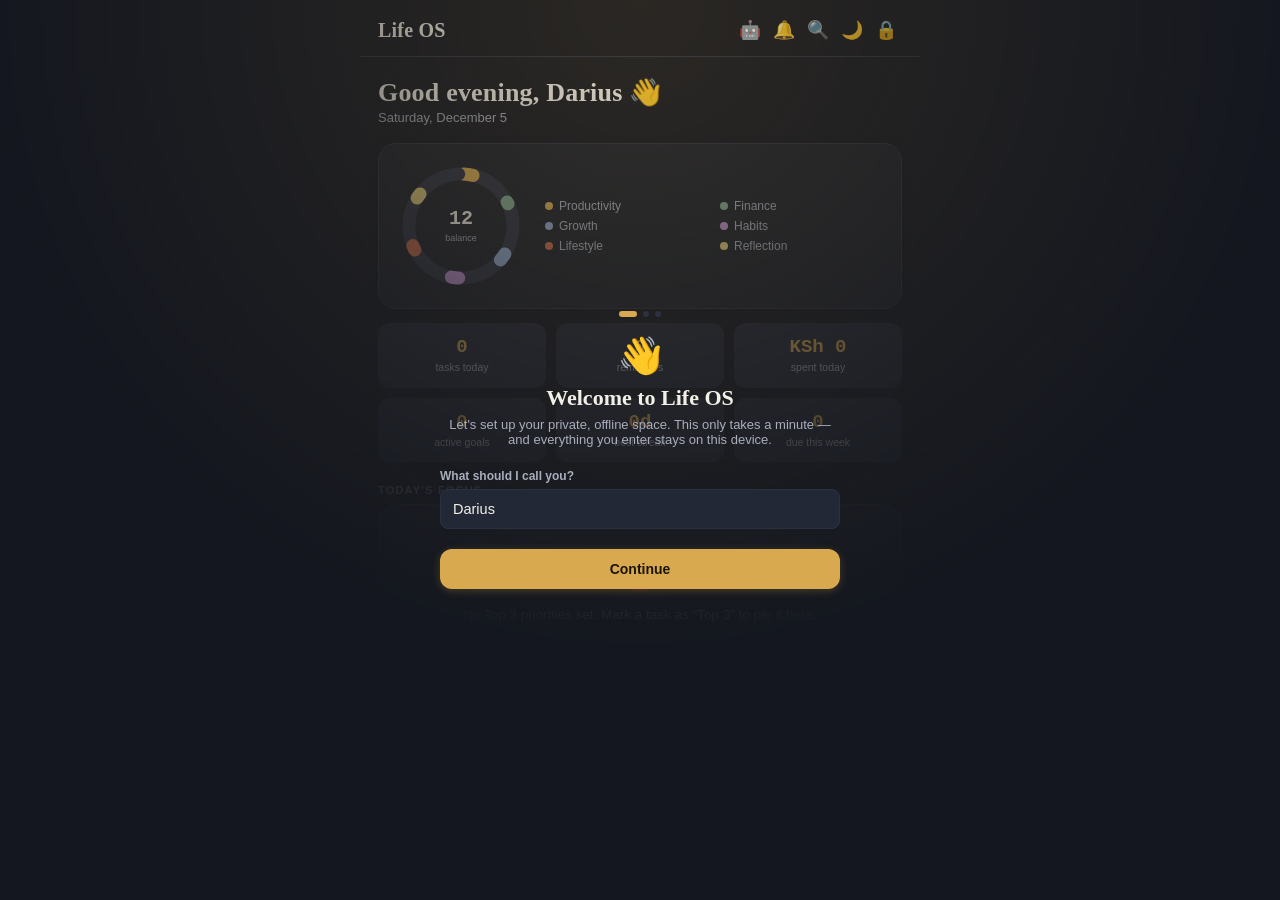
==== commit faa907e4: "Add files via upload" ====
--- a/index.html
+++ b/index.html
@@ -47,7 +47,7 @@
   border-bottom:1px solid var(--line);
 }
 .topbar h1{font-family:var(--font-display); font-size:20px; font-weight:600; margin:0; letter-spacing:0.2px;}
-.topbar .icon-btn{background:none;border:none;color:var(--paper);font-size:20px;cursor:pointer;padding:6px;border-radius:var(--r-sm);}
+.topbar .icon-btn{background:none;border:none;color:var(--paper);font-size:18px;cursor:pointer;padding:5px;border-radius:var(--r-sm);}
 .topbar .icon-btn:focus-visible{outline:2px solid var(--gold); outline-offset:2px;}
 
 /* ---------- Screens ---------- */
@@ -57,14 +57,14 @@
 @keyframes fadein{from{opacity:0; transform:translateY(4px);} to{opacity:1; transform:none;}}
 
 /* ---------- Cards ---------- */
-.card{background:var(--panel); border:1px solid var(--line); border-radius:var(--r-lg); padding:16px; margin-bottom:14px;}
+.card{background:var(--panel); border:1px solid var(--line); border-radius:var(--r-lg); padding:16px; margin-bottom:14px; box-shadow:0 2px 10px rgba(0,0,0,0.18); transition:transform .15s ease, box-shadow .15s ease;}
 .card h2{font-family:var(--font-display); font-size:16px; margin:0 0 10px; font-weight:600; color:var(--paper);}
 .card h2 .em{margin-right:6px;}
 .section-label{font-size:11px; text-transform:uppercase; letter-spacing:1.2px; color:var(--fog-dim); margin:22px 0 8px; font-weight:600;}
 .section-label:first-child{margin-top:0;}
 
 /* ---------- Dashboard greeting ---------- */
-.greeting{font-family:var(--font-display); font-size:26px; font-weight:600; margin:4px 0 2px;}
+.greeting{font-family:var(--font-display); font-size:26px; font-weight:600; margin:4px 0 2px; letter-spacing:0.2px;}
 .greeting-date{color:var(--fog); font-size:13px; margin-bottom:18px;}
 
 /* ---------- Life Ring (signature element) ---------- */
@@ -76,25 +76,26 @@
 
 /* ---------- Stat grid ---------- */
 .stat-grid{display:grid; grid-template-columns:repeat(3,1fr); gap:10px;}
-.stat{background:var(--panel-2); border-radius:var(--r-md); padding:12px 10px; text-align:center;}
+.stat{background:var(--panel-2); border-radius:var(--r-md); padding:12px 10px; text-align:center; border:1px solid transparent; transition:border-color .15s ease;}
 .stat .n{font-family:var(--font-mono); font-size:19px; font-weight:600; color:var(--gold);}
 .stat .l{font-size:10.5px; color:var(--fog); margin-top:3px; line-height:1.3;}
 
 /* ---------- List rows ---------- */
 .row{
   display:flex; align-items:center; gap:12px; padding:12px 4px; border-bottom:1px solid var(--line);
-  cursor:pointer;
-}
+  cursor:pointer; transition:background .12s ease; border-radius:8px;
+}
+.row:active{background:var(--panel-2);}
 .row:last-child{border-bottom:none;}
 .row .row-icon{width:34px;height:34px;border-radius:10px;display:flex;align-items:center;justify-content:center;font-size:16px;flex:none;background:var(--panel-2);}
 .row .row-body{flex:1; min-width:0;}
 .row .row-title{font-size:14.5px; font-weight:600; color:var(--paper); white-space:nowrap; overflow:hidden; text-overflow:ellipsis;}
 .row .row-sub{font-size:12px; color:var(--fog); margin-top:2px; white-space:nowrap; overflow:hidden; text-overflow:ellipsis;}
 .row .row-amt{font-family:var(--font-mono); font-size:13.5px; font-weight:600; flex:none;}
-.row .chk{width:22px;height:22px;border-radius:7px;border:1.5px solid var(--fog-dim); flex:none; display:flex; align-items:center; justify-content:center;}
+.row .chk{width:22px;height:22px;border-radius:7px;border:1.5px solid var(--fog-dim); flex:none; display:flex; align-items:center; justify-content:center; transition:all .15s ease;}
 .row .chk.done{background:var(--sage); border-color:var(--sage); color:var(--ink); font-weight:700;}
 .empty{text-align:center; padding:36px 10px; color:var(--fog);}
-.empty .em{font-size:32px; display:block; margin-bottom:10px;}
+.empty .em{font-size:32px; display:block; margin-bottom:10px; opacity:0.7;}
 .empty p{margin:0; font-size:13.5px; line-height:1.5;}
 
 /* ---------- Buttons ---------- */
@@ -102,10 +103,13 @@
   display:inline-flex; align-items:center; justify-content:center; gap:6px;
   background:var(--gold); color:#1A1406; border:none; border-radius:var(--r-md);
   padding:12px 16px; font-size:14px; font-weight:700; cursor:pointer; width:100%;
-}
+  box-shadow:0 2px 8px rgba(217,169,79,0.25); transition:transform .1s ease, box-shadow .1s ease, opacity .1s ease;
+}
+.btn:active{transform:scale(0.97); box-shadow:0 1px 4px rgba(217,169,79,0.2);}
 .btn:focus-visible{outline:2px solid var(--paper); outline-offset:2px;}
-.btn.ghost{background:var(--panel-2); color:var(--paper); border:1px solid var(--line); font-weight:600;}
-.btn.danger{background:var(--clay); color:#241009;}
+.btn.ghost{background:var(--panel-2); color:var(--paper); border:1px solid var(--line); font-weight:600; box-shadow:none;}
+.btn.ghost:active{background:var(--line);}
+.btn.danger{background:var(--clay); color:#241009; box-shadow:0 2px 8px rgba(196,105,74,0.25);}
 .btn.sm{width:auto; padding:9px 14px; font-size:13px;}
 .btn-row{display:flex; gap:10px; margin-top:14px;}
 
@@ -115,6 +119,7 @@
 input,select,textarea{
   width:100%; background:var(--panel-2); border:1px solid var(--line); color:var(--paper);
   border-radius:var(--r-sm); padding:11px 12px; font-size:14.5px; font-family:inherit;
+  transition:border-color .15s ease;
 }
 input:focus,select:focus,textarea:focus{outline:2px solid var(--gold); outline-offset:1px; border-color:var(--gold);}
 textarea{min-height:80px; resize:vertical;}
@@ -127,19 +132,21 @@
   display:flex; justify-content:center;
 }
 .tabbar-inner{max-width:560px; width:100%; display:flex; padding:6px 6px calc(6px + env(safe-area-inset-bottom));}
-.tab{flex:1; background:none; border:none; color:var(--fog-dim); display:flex; flex-direction:column; align-items:center; gap:3px; padding:8px 2px; cursor:pointer; border-radius:var(--r-sm);}
-.tab .ti{font-size:19px;}
+.tab{flex:1; background:none; border:none; color:var(--fog-dim); display:flex; flex-direction:column; align-items:center; gap:3px; padding:8px 2px; cursor:pointer; border-radius:var(--r-sm); transition:color .15s ease;}
+.tab .ti{font-size:19px; transition:transform .15s ease;}
 .tab .tl{font-size:10px; font-weight:600; letter-spacing:0.2px;}
 .tab.active{color:var(--gold);}
+.tab.active .ti{transform:translateY(-1px) scale(1.08);}
 .tab:focus-visible{outline:2px solid var(--gold);}
 
 /* ---------- FAB ---------- */
 .fab{
   position:fixed; right:calc(50% - 280px + 18px); bottom:78px; z-index:35;
   width:56px; height:56px; border-radius:50%; background:var(--gold); color:#1A1406;
-  border:none; font-size:26px; font-weight:400; box-shadow:0 6px 20px rgba(0,0,0,0.4); cursor:pointer;
-  display:flex; align-items:center; justify-content:center;
-}
+  border:none; font-size:26px; font-weight:400; box-shadow:0 6px 20px rgba(217,169,79,0.35), 0 2px 8px rgba(0,0,0,0.3); cursor:pointer;
+  display:flex; align-items:center; justify-content:center; transition:transform .12s ease;
+}
+.fab:active{transform:scale(0.94);}
 @media (max-width:596px){ .fab{right:18px;} }
 .fab:focus-visible{outline:2px solid var(--paper);}
 
@@ -196,6 +203,13 @@
 .pin-key{width:64px; height:64px; border-radius:50%; background:var(--panel-2); border:1px solid var(--line); color:var(--paper); font-size:20px; font-weight:600; cursor:pointer;}
 .pin-key:active{background:var(--panel);}
 
+/* ---------- Onboarding ---------- */
+#onboarding-screen{position:fixed; inset:0; z-index:220; background:radial-gradient(circle at 50% 0%, rgba(217,169,79,0.12), var(--ink) 60%); display:none; flex-direction:column; align-items:center; justify-content:center; padding:24px; overflow-y:auto;}
+#onboarding-screen.show{display:flex;}
+.ob-dots{display:flex; gap:6px; justify-content:center; margin-bottom:18px;}
+.ob-dots span{width:6px; height:6px; border-radius:50%; background:var(--line);}
+.ob-dots span.active{background:var(--gold); width:18px; border-radius:3px; transition:all .2s ease;}
+
 /* ---------- Progress bar ---------- */
 .pbar{height:8px; background:var(--panel-2); border-radius:99px; overflow:hidden; margin-top:8px;}
 .pbar > div{height:100%; border-radius:99px;}
@@ -217,7 +231,8 @@
 
   <header class="topbar">
     <h1 id="topbar-title">Life OS</h1>
-    <div style="display:flex; gap:4px;">
+    <div style="display:flex; gap:2px;">
+      <button class="icon-btn" id="assistant-btn" aria-label="Assistant">🤖</button>
       <button class="icon-btn" id="notif-btn" aria-label="Notifications" style="position:relative;">🔔<span id="notif-dot" style="display:none; position:absolute; top:6px; right:6px; width:8px; height:8px; border-radius:50%; background:var(--clay);"></span></button>
       <button class="icon-btn" id="search-btn" aria-label="Search">🔍</button>
       <button class="icon-btn" id="theme-btn" aria-label="Toggle theme">🌙</button>
@@ -268,6 +283,10 @@
     <button class="btn ghost sm" id="lock-forgot" style="margin-top:14px; width:auto;">Forgot PIN? Reset app lock</button>
   </div>
 
+  <div id="onboarding-screen">
+    <div id="onboarding-content" style="width:100%; max-width:400px;"></div>
+  </div>
+
 </div>
 
 <script>
@@ -277,12 +296,14 @@
 /* =========================================================================
    DATABASE LAYER — IndexedDB, versioned, generic CRUD. Everything local.
    ========================================================================= */
-const APP_VERSION = "1.4.0";
+const APP_VERSION = "1.6.0";
 const DB_NAME = "lifeos";
-const DB_VERSION = 4;
+const DB_VERSION = 5;
 // Phase 2 adds: inventory, documents (blob vault), contacts, reading, workouts,
 // travel (trips/itinerary/expenses), places/bucket list, timeline, importantDates.
 // Phase 3 adds: sleep log, on-device app-usage log, location log.
+// Phase 4 adds: photos.
+// Phase 5 adds: relationships, menstrual cycle log, body metrics log.
 // Bumping DB_VERSION triggers onupgradeneeded below, which only *adds* missing
 // stores — existing data from earlier phases is untouched.
 const STORES = [
@@ -322,7 +343,10 @@
   {name:"sleepLogs", key:"id", indexes:["date"]},
   {name:"appUsageLogs", key:"id", indexes:["date"]},
   {name:"locationLogs", key:"id", indexes:["date"]},
-  {name:"photos", key:"id", indexes:["date"]}
+  {name:"photos", key:"id", indexes:["date"]},
+  {name:"relationships", key:"id", indexes:["type"]},
+  {name:"cycleLogs", key:"id", indexes:["date"]},
+  {name:"bodyLogs", key:"id", indexes:["date"]}
 ];
 
 const DB = {
@@ -362,7 +386,7 @@
 const uid = ()=> Date.now().toString(36)+Math.random().toString(36).slice(2,8);
 const todayStr = ()=> new Date().toISOString().slice(0,10);
 const nowISO = ()=> new Date().toISOString();
-let SETTINGS = {id:"main", name:"Darius", currency:"KSh", theme:"dark", pinHash:null, lockTimeoutMin:2, weekStart:1, notificationsOn:false, webauthnId:null, autoLocationOn:false};
+let SETTINGS = {id:"main", name:"Darius", currency:"KSh", theme:"dark", pinHash:null, lockTimeoutMin:2, weekStart:1, notificationsOn:false, webauthnId:null, autoLocationOn:false, onboardingComplete:false};
 
 function fmtMoney(n){
   const v = Number(n||0);
@@ -509,13 +533,14 @@
     label:"Goals", icon:"🎯", color:"var(--gold)", store:"personalGoals",
     fields:[
       {key:"title", label:"Goal", type:"text", required:true},
+      {key:"term", label:"Term", type:"select", options:["Short-term","Long-term"]},
       {key:"category", label:"Category", type:"select", options:["Career","Finance","Health","Learning","Relationships","Personal","Other"]},
       {key:"targetDate", label:"Target date", type:"date"},
       {key:"progress", label:"Progress % (0-100)", type:"number"},
       {key:"status", label:"Status", type:"select", options:["Active","Completed","Paused"]},
       {key:"description", label:"Description", type:"textarea"}
     ],
-    title:r=>r.title, sub:r=> (r.category||"Goal")+" • "+(r.status||"Active")
+    title:r=>r.title, sub:r=> (r.term==="Long-term"?"🏔️ Long-term • ":"")+(r.category||"Goal")+" • "+(r.status||"Active")
   },
   journal: {
     label:"Journal", icon:"📖", color:"var(--violet)", store:"journal",
@@ -652,6 +677,38 @@
       let mins = (wh*60+wm) - (bh*60+bm); if(mins<0) mins += 24*60;
       return r.bedTime+" → "+r.wakeTime+" • "+(mins/60).toFixed(1)+"h"+(r.quality?" • quality "+r.quality+"/5":"");
     }
+  },
+  relationships: {
+    label:"Friends & relationships", icon:"💞", color:"var(--violet)", store:"relationships",
+    fields:[
+      {key:"name", label:"Name", type:"text", required:true},
+      {key:"type", label:"Type", type:"select", options:["Friend","Best Friend","Partner","Crush","Family","Ex","Other"]},
+      {key:"status", label:"Status", type:"select", options:["Active","Distant","Ended"]},
+      {key:"metDate", label:"How long known (since)", type:"date"},
+      {key:"notes", label:"Notes", type:"textarea"}
+    ],
+    title:r=>r.name, sub:r=> (r.type||"Friend")+(r.status?" • "+r.status:"")
+  },
+  cycleLogs: {
+    label:"Cycle log", icon:"🌸", color:"var(--clay)", store:"cycleLogs",
+    fields:[
+      {key:"date", label:"Period start date", type:"date", required:true},
+      {key:"periodLength", label:"Period length (days)", type:"number"},
+      {key:"flow", label:"Flow", type:"select", options:["Light","Medium","Heavy"]},
+      {key:"symptoms", label:"Symptoms", type:"textarea"},
+      {key:"notes", label:"Notes", type:"textarea"}
+    ],
+    title:r=>fmtDate(r.date), sub:r=> (r.flow?r.flow+" flow":"")+(r.periodLength?" • "+r.periodLength+"d":"")
+  },
+  bodyLogs: {
+    label:"Body metrics", icon:"⚖️", color:"var(--sage)", store:"bodyLogs",
+    fields:[
+      {key:"date", label:"Date", type:"date", required:true},
+      {key:"weight", label:"Weight (kg)", type:"number"},
+      {key:"height", label:"Height (cm)", type:"number"},
+      {key:"notes", label:"Notes", type:"textarea"}
+    ],
+    title:r=>fmtDate(r.date), sub:r=> (r.weight?r.weight+"kg":"")+(r.height?" • "+r.height+"cm":"")
   }
 };
 
@@ -835,9 +892,9 @@
 async function renderHome(){
   document.getElementById("topbar-title").textContent = "Life OS";
   const el2 = document.getElementById("screen-home");
-  const [tasks, reminders, expenses, goals, habits, subs, journal, profile] = await Promise.all([
+  const [tasks, reminders, expenses, goals, habits, subs, journal, profile, bodyLogs] = await Promise.all([
     DB.getAll("tasks"), DB.getAll("reminders"), DB.getAll("expenses"), DB.getAll("personalGoals"),
-    DB.getAll("habits"), DB.getAll("subscriptions"), DB.getAll("journal"), DB.get("profile","main")
+    DB.getAll("habits"), DB.getAll("subscriptions"), DB.getAll("journal"), DB.get("profile","main"), DB.getAll("bodyLogs")
   ]);
   const today = todayStr();
   const todaysTasks = tasks.filter(t=>!t.done && (t.dueDate===today || !t.dueDate));
@@ -850,23 +907,51 @@
   const top3 = tasks.filter(t=>!t.done && t.priority==="Top 3").slice(0,3);
   const wroteToday = journal.some(j=>j.date===today);
   const scores = await computeLifeScores();
-
-  const aboutLines = [];
+  const lastBody = bodyLogs.sort((a,b)=>(b.date||"")<(a.date||"")?-1:1)[0];
+
+  const age = profile? yearsMonthsSince(profile.birthday) : null;
+  const milestones = [];
   if(profile){
-    const age = yearsMonthsSince(profile.birthday);
-    if(age) aboutLines.push(`Today you are ${age.years}yr${age.months?" "+age.months+"mo":""}`);
-    if(profile.primaryFinishDate) aboutLines.push(`Finished primary school ${agoText(profile.primaryFinishDate)}`);
-    if(profile.highSchoolFinishDate) aboutLines.push(`Finished high school ${agoText(profile.highSchoolFinishDate)}`);
-    if(profile.collegeFinishDate) aboutLines.push(`Finished college ${agoText(profile.collegeFinishDate)}`);
+    if(profile.primaryFinishDate) milestones.push({icon:"🎒", label:"Primary school", ago:agoText(profile.primaryFinishDate)});
+    if(profile.highSchoolFinishDate) milestones.push({icon:"🎓", label:"High school", ago:agoText(profile.highSchoolFinishDate)});
+    if(profile.collegeFinishDate) milestones.push({icon:"🏛️", label:"College", ago:agoText(profile.collegeFinishDate)});
   }
 
   el2.innerHTML = `
-    <div class="greeting">${greetingWord()}${SETTINGS.name? ", "+esc(SETTINGS.name):""} 👋</div>
-    <div class="greeting-date">${new Date().toLocaleDateString(undefined,{weekday:"long", day:"numeric", month:"long"})}</div>
-
-    ${aboutLines.length? `
+    <div style="display:flex; align-items:center; gap:12px;">
+      ${profile&&profile.photo instanceof Blob? `<div id="home-avatar" style="width:48px; height:48px; border-radius:50%; overflow:hidden; flex:none; border:2px solid var(--gold); cursor:pointer;"></div>` : ""}
+      <div>
+        <div class="greeting">${greetingWord()}${SETTINGS.name? ", "+esc(SETTINGS.name):""} 👋</div>
+        <div class="greeting-date">${new Date().toLocaleDateString(undefined,{weekday:"long", day:"numeric", month:"long"})}</div>
+      </div>
+    </div>
+
+    ${(age || milestones.length)? `
+    <div class="card" data-open-custom="__profile__" style="background:linear-gradient(135deg, rgba(217,169,79,0.10), var(--panel) 55%); border-color:rgba(217,169,79,0.25);">
+      ${age? `
+      <div style="display:flex; align-items:baseline; gap:8px;">
+        <span style="font-family:var(--font-display); font-size:34px; font-weight:700; color:var(--gold); line-height:1;">${age.years}</span>
+        <span style="font-size:13px; color:var(--fog); font-weight:600;">years${age.months? " "+age.months+" months":""} old today</span>
+      </div>` : ""}
+      ${milestones.length? `
+      <div style="display:flex; flex-direction:column; gap:8px; ${age?'margin-top:14px; padding-top:14px; border-top:1px solid var(--line);':''}">
+        ${milestones.map(m=>`
+          <div style="display:flex; align-items:center; gap:10px;">
+            <span style="font-size:17px; width:22px; text-align:center;">${m.icon}</span>
+            <span style="font-size:13px; color:var(--paper); flex:1;">${m.label}</span>
+            <span style="font-size:12px; color:var(--fog); font-family:var(--font-mono);">${m.ago}</span>
+          </div>`).join("")}
+      </div>` : ""}
+    </div>` : ""}
+
+    ${lastBody? `
     <div class="card" data-open-custom="__profile__">
-      ${aboutLines.map((l,i)=>`<p style="margin:${i===0?'0':'6px'} 0 0; font-size:13.5px; color:${i===0?'var(--paper)':'var(--fog)'}; font-weight:${i===0?'600':'400'};">${esc(l)}</p>`).join("")}
+      <h2><span class="em">⚖️</span>Body</h2>
+      <div class="stat-grid">
+        <div class="stat"><div class="n">${lastBody.weight||"—"}</div><div class="l">kg</div></div>
+        <div class="stat"><div class="n">${lastBody.height||"—"}</div><div class="l">cm</div></div>
+        <div class="stat"><div class="n">${(lastBody.weight&&lastBody.height)?(lastBody.weight/((lastBody.height/100)**2)).toFixed(1):"—"}</div><div class="l">BMI</div></div>
+      </div>
     </div>` : ""}
 
     ${updateAvailable? `
@@ -914,6 +999,13 @@
   el2.querySelectorAll("[data-open-custom]").forEach(n=> n.addEventListener("click", ()=> pushModule("list", n.dataset.openCustom, null)));
   const homeUpdateBtn = el2.querySelector("#home-update-btn");
   if(homeUpdateBtn) homeUpdateBtn.addEventListener("click", applyUpdate);
+  const homeAvatar = document.getElementById("home-avatar");
+  if(homeAvatar && profile && profile.photo instanceof Blob){
+    homeAvatar.style.backgroundImage = `url(${URL.createObjectURL(profile.photo)})`;
+    homeAvatar.style.backgroundSize = "cover";
+    homeAvatar.style.backgroundPosition = "center";
+    homeAvatar.addEventListener("click", ()=> pushModule("list","__profile__",null));
+  }
   updateNotifBadge();
 }
 
@@ -1082,9 +1174,22 @@
     </div>
     <div style="margin-bottom:14px;"><button class="btn ghost" data-new="habit">+ Add habit</button></div>
 
+    <div class="section-label">Long-term goals</div>
+    <div class="card">
+      ${goals.filter(g=>g.term==="Long-term" && g.status!=="Completed").length? goals.filter(g=>g.term==="Long-term" && g.status!=="Completed").map(g=>`
+        <div class="row" data-open="personalGoals|${g.id}">
+          <div class="row-icon">🏔️</div>
+          <div class="row-body"><div class="row-title">${esc(g.title)}</div>
+            <div class="row-sub">${g.targetDate?"Target "+fmtDate(g.targetDate):""}</div>
+            <div class="pbar"><div style="width:${Math.min(100,Number(g.progress)||0)}%; background:var(--gold);"></div></div>
+          </div>
+          <div class="row-amt">${Math.min(100,Number(g.progress)||0)}%</div>
+        </div>`).join("") : `<div class="empty"><span class="em">🏔️</span><p>No long-term goals yet — the big, multi-year stuff goes here.</p></div>`}
+    </div>
+
     <div class="section-label">Goals</div>
     <div class="card">
-      ${goals.length? goals.filter(g=>g.status!=="Completed").map(g=>`
+      ${goals.filter(g=>g.term!=="Long-term").length? goals.filter(g=>g.term!=="Long-term" && g.status!=="Completed").map(g=>`
         <div class="row" data-open="personalGoals|${g.id}">
           <div class="row-icon">🎯</div>
           <div class="row-body"><div class="row-title">${esc(g.title)}</div>
@@ -1127,16 +1232,20 @@
 /* =========================================================================
    MORE TAB — module tiles + settings/backup/search entry points
    ========================================================================= */
-function renderMore(){
+async function renderMore(){
   document.getElementById("topbar-title").textContent = "More";
   const el2 = document.getElementById("screen-more");
+  const profile = await DB.get("profile","main");
   el2.innerHTML = `
     <div class="section-label">About Me</div>
     <div class="tile-grid">
-      <div class="tile" data-custom="__profile__"><div class="em">🧑</div><div class="l">Profile</div><div class="d">Birthday, education, hobbies, fears</div></div>
+      <div class="tile" data-custom="__profile__"><div class="em">🧑</div><div class="l">Profile</div><div class="d">Birthday, sex, education, hobbies, fears</div></div>
       <div class="tile" data-open="sleepLogs"><div class="em">😴</div><div class="l">Sleep</div></div>
+      <div class="tile" data-open="bodyLogs"><div class="em">⚖️</div><div class="l">Weight & height</div></div>
+      ${profile&&profile.sex==="Female"? `<div class="tile" data-open="cycleLogs"><div class="em">🌸</div><div class="l">Cycle log</div></div>`:""}
       <div class="tile" data-custom="__locations__"><div class="em">📍</div><div class="l">Location log</div></div>
       <div class="tile" data-custom="__photos__"><div class="em">🖼️</div><div class="l">Photos</div></div>
+      <div class="tile" data-open="relationships"><div class="em">💞</div><div class="l">Friends & relationships</div></div>
     </div>
     <div class="section-label">Track</div>
     <div class="tile-grid">
@@ -1198,7 +1307,8 @@
   "__calendar__": {label:"Calendar", render:renderCalendarScreen},
   "__profile__": {label:"About Me", render:renderProfileScreen},
   "__locations__": {label:"Location log", render:renderLocationsScreen},
-  "__photos__": {label:"Photos", render:renderPhotosScreen}
+  "__photos__": {label:"Photos", render:renderPhotosScreen},
+  "__assistant__": {label:"Assistant", render:renderAssistantScreen}
 };
 async function renderModuleScreen(){
   const top = STATE.stack[STATE.stack.length-1];
@@ -1309,7 +1419,7 @@
   }
 }
 function fieldHTML(f, existing){
-  const val = existing? (existing[f.key]!=null? existing[f.key]:"") : (f.type==="date"? "" : "");
+  const val = existing? (existing[f.key]!=null? existing[f.key]:"") : (f.type==="date"? todayStr() : "");
   if(f.type==="textarea") return `<label>${f.label}</label><textarea id="mf_${f.key}">${esc(val)}</textarea>`;
   if(f.type==="select") return `<label>${f.label}</label><select id="mf_${f.key}">${f.options.map(o=>`<option ${String(val)===o?'selected':''}>${esc(o)}</option>`).join("")}</select>`;
   return `<label>${f.label}</label><input id="mf_${f.key}" type="${f.type}" value="${esc(val)}" ${f.type==='number'?'step="any"':''}>`;
@@ -1653,6 +1763,7 @@
       <div style="display:grid; grid-template-columns:repeat(7,1fr); gap:6px;">${cells}</div>
     </div>
     <button class="btn" id="cal-add">+ Add special date</button>
+    <button class="btn ghost" id="cal-all-time" style="margin-top:10px;">📜 See everything I've ever written</button>
     <div class="section-label">All activities in ${monthLabel}</div>
     <div class="card" id="cal-all"></div>
   `;
@@ -1660,6 +1771,7 @@
   el2.querySelector("#cal-prev").addEventListener("click", ()=>{ calCursor.setMonth(calCursor.getMonth()-1); renderCalendarScreen(el2); });
   el2.querySelector("#cal-next").addEventListener("click", ()=>{ calCursor.setMonth(calCursor.getMonth()+1); renderCalendarScreen(el2); });
   el2.querySelector("#cal-add").addEventListener("click", ()=> openImportantDateForm(null, todayStr(), el2));
+  el2.querySelector("#cal-all-time").addEventListener("click", ()=> openAllActivitiesEver(tasks, reminders, dates));
   el2.querySelectorAll("[data-day]").forEach(n=> n.addEventListener("click", ()=> openDayDetail(n.dataset.day, itemsOnDay(n.dataset.day), el2)));
 
   // Every activity across the currently displayed month, chronological.
@@ -1675,6 +1787,30 @@
     const [type, id] = n.dataset.item.split("|");
     if(type==="importantDates"){ const rec = await DB.get("importantDates", id); openImportantDateForm(rec, rec.date, el2); }
     else pushModule("form", type, id);
+  }));
+}
+function openAllActivitiesEver(tasks, reminders, dates){
+  const all = [];
+  tasks.forEach(t=> t.dueDate && all.push({icon:"📝", label:t.title, date:t.dueDate, type:"tasks", id:t.id}));
+  reminders.forEach(r=> r.dueDate && all.push({icon:"⏰", label:r.title, date:r.dueDate, type:"reminders", id:r.id}));
+  dates.forEach(d=> d.date && all.push({icon:"🎉", label:d.title, date:d.date, type:"importantDates", id:d.id}));
+  all.sort((a,b)=> b.date < a.date ? -1 : 1);
+  openSheet(`
+    <div class="sheet-title">Everything you've ever written</div>
+    <p class="field-hint" style="margin-top:0;">${all.length} item${all.length===1?'':'s'} across tasks, reminders, and special dates — most recent first.</p>
+    <div class="card" style="margin-top:8px;">
+      ${all.length? all.map(it=>`<div class="row" data-item="${it.type}|${it.id}"><div class="row-icon">${it.icon}</div><div class="row-body"><div class="row-title">${esc(it.label)}</div><div class="row-sub">${fmtDate(it.date)}</div></div></div>`).join("") : `<div class="empty"><p>Nothing yet.</p></div>`}
+    </div>
+  `);
+  document.querySelectorAll("[data-item]").forEach(n=> n.addEventListener("click", async ()=>{
+    const [type, id] = n.dataset.item.split("|");
+    closeSheet();
+    if(type==="importantDates"){
+      const rec = await DB.get("importantDates", id);
+      openImportantDateForm(rec, rec.date, document.getElementById("screen-module"));
+    } else {
+      pushModule("form", type, id);
+    }
   }));
 }
 function openDayDetail(dateStr, items, el2){
@@ -1769,9 +1905,23 @@
 
   el2.innerHTML = `
     <button class="detail-back" data-back>← Back</button>
+    <div class="card" style="text-align:center;">
+      <div id="pf-avatar-wrap" style="display:inline-block; position:relative; cursor:pointer;">
+        <div id="pf-avatar" style="width:88px; height:88px; border-radius:50%; background:var(--panel-2); border:2px solid var(--line); display:flex; align-items:center; justify-content:center; overflow:hidden; font-size:32px; margin:0 auto;">🧑</div>
+        <div style="position:absolute; bottom:0; right:0; width:28px; height:28px; border-radius:50%; background:var(--gold); display:flex; align-items:center; justify-content:center; font-size:13px; border:2px solid var(--panel);">📷</div>
+      </div>
+      <input type="file" id="pf-photo-input" accept="image/*" style="display:none;">
+      <p style="font-size:12px; color:var(--fog); margin:10px 0 0;">Tap to ${p.photo?'change':'add'} your photo${p.photo?' · <span id="pf-photo-remove" style="color:var(--clay); cursor:pointer;">remove</span>':''}</p>
+    </div>
     <div class="card">
       <h2><span class="em">🧑</span>About Me</h2>
       <label>Birthday</label><input id="pf-birthday" type="date" value="${p.birthday||''}">
+      <label>Sex</label>
+      <select id="pf-sex">
+        <option value="" ${!p.sex?'selected':''}>Prefer not to say</option>
+        <option value="Male" ${p.sex==='Male'?'selected':''}>Male</option>
+        <option value="Female" ${p.sex==='Female'?'selected':''}>Female</option>
+      </select>
       <label>Primary school</label><input id="pf-primary" value="${esc(p.primarySchool||'')}">
       <label>Primary school finish date</label><input id="pf-primary-date" type="date" value="${p.primaryFinishDate||''}">
       <label>High school</label><input id="pf-highschool" value="${esc(p.highSchool||'')}">
@@ -1783,6 +1933,21 @@
       <p class="field-hint">Finish dates power the "you are..." and "...years ago" lines on your Home dashboard. Leave any blank to skip that line.</p>
     </div>
 
+    ${p.sex==="Female"? `
+    <div class="section-label">Cycle tracking</div>
+    <div class="card">
+      <label style="margin-top:0;">Average cycle length (days)</label><input id="pf-cycle-len" type="number" value="${p.avgCycleLength||28}">
+      <p class="field-hint">Used to estimate your next period from your most recent logged one.</p>
+      <div id="pf-cycle-predict" style="margin:10px 0;"></div>
+      <button class="btn ghost sm" id="pf-cycle-open">Open cycle log</button>
+    </div>` : ""}
+
+    <div class="section-label">Body metrics</div>
+    <div class="card">
+      <div id="pf-body-latest"></div>
+      <button class="btn ghost sm" id="pf-body-log" style="margin-top:10px;">Log weight / height</button>
+    </div>
+
     <div class="section-label">More about me</div>
     <div class="card">
       <div id="pf-facts">${factsHTML()}</div>
@@ -1800,6 +1965,58 @@
     </div>
   `;
   el2.querySelector("[data-back]").addEventListener("click", popModule);
+
+  const avatarEl = document.getElementById("pf-avatar");
+  let avatarUrl = null;
+  if(p.photo instanceof Blob){ avatarUrl = URL.createObjectURL(p.photo); avatarEl.innerHTML = `<img src="${avatarUrl}" style="width:100%; height:100%; object-fit:cover;">`; }
+  const photoInput = document.getElementById("pf-photo-input");
+  document.getElementById("pf-avatar-wrap").addEventListener("click", ()=> photoInput.click());
+  photoInput.addEventListener("change", async ()=>{
+    const file = photoInput.files[0];
+    if(!file) return;
+    p.photo = file;
+    await DB.put("profile", p);
+    toast("Photo updated");
+    renderProfileScreen(el2);
+  });
+  const removeBtn = document.getElementById("pf-photo-remove");
+  if(removeBtn) removeBtn.addEventListener("click", async (e)=>{
+    e.stopPropagation();
+    p.photo = null;
+    await DB.put("profile", p);
+    toast("Photo removed");
+    renderProfileScreen(el2);
+  });
+
+  if(p.sex==="Female"){
+    const lastCycle = (await DB.getAll("cycleLogs")).sort((a,b)=>(b.date||"")<(a.date||"")?-1:1)[0];
+    const predictEl = document.getElementById("pf-cycle-predict");
+    if(lastCycle){
+      const next = new Date(lastCycle.date+"T00:00:00");
+      next.setDate(next.getDate() + Number(p.avgCycleLength||28));
+      const nextStr = next.toISOString().slice(0,10);
+      const d = daysUntil(nextStr);
+      predictEl.innerHTML = `<p style="font-size:13px; color:var(--paper); margin:0;">Next period expected: <b>${fmtDate(nextStr)}</b>${d!=null?" ("+(d>=0?"in "+d+"d":Math.abs(d)+"d late")+")":""}</p>`;
+    } else {
+      predictEl.innerHTML = `<p style="font-size:12.5px; color:var(--fog); margin:0;">Log your first period to start predictions.</p>`;
+    }
+    document.getElementById("pf-cycle-open").addEventListener("click", ()=> pushModule("list","cycleLogs",null));
+  }
+
+  const lastBody = (await DB.getAll("bodyLogs")).sort((a,b)=>(b.date||"")<(a.date||"")?-1:1)[0];
+  const bodyEl = document.getElementById("pf-body-latest");
+  if(lastBody){
+    const bmi = (lastBody.weight && lastBody.height) ? (lastBody.weight/((lastBody.height/100)**2)).toFixed(1) : null;
+    bodyEl.innerHTML = `<div class="stat-grid">
+      <div class="stat"><div class="n">${lastBody.weight||"—"}</div><div class="l">kg</div></div>
+      <div class="stat"><div class="n">${lastBody.height||"—"}</div><div class="l">cm</div></div>
+      <div class="stat"><div class="n">${bmi||"—"}</div><div class="l">BMI</div></div>
+    </div><p class="field-hint" style="margin-top:8px;">As of ${fmtDate(lastBody.date)}</p>`;
+  } else {
+    bodyEl.innerHTML = `<p class="field-hint" style="margin:0;">No entries yet.</p>`;
+  }
+  document.getElementById("pf-body-log").addEventListener("click", ()=> pushModule("form","bodyLogs",null));
+
   el2.querySelector("#pf-add-fact").addEventListener("click", ()=>{
     p.customFacts.push({label:"", value:""});
     document.getElementById("pf-facts").innerHTML = factsHTML();
@@ -1817,6 +2034,8 @@
   wireFactInputs();
   el2.querySelector("#pf-save").addEventListener("click", async ()=>{
     p.birthday = document.getElementById("pf-birthday").value;
+    p.sex = document.getElementById("pf-sex").value;
+    if(p.sex==="Female"){ const cl = document.getElementById("pf-cycle-len"); if(cl) p.avgCycleLength = Number(cl.value)||28; }
     p.primarySchool = document.getElementById("pf-primary").value;
     p.primaryFinishDate = document.getElementById("pf-primary-date").value;
     p.highSchool = document.getElementById("pf-highschool").value;
@@ -1835,6 +2054,7 @@
         await DB.add("importantDates", {id:uid(), title:(SETTINGS.name||"My")+"'s birthday", date:p.birthday, category:"Birthday", recurring:"Yes", notes:"", createdAt:nowISO()});
       }
     }
+    renderProfileScreen(el2);
   });
 }
 
@@ -1885,6 +2105,7 @@
     <p class="field-hint" style="margin-top:0;">Only logged while Life OS is open on this device — there's no way for a web app to track location continuously in the background.</p>
     <div class="btn-row">
       <button class="btn" id="loc-now">📍 Log my location now</button>
+      <button class="btn ghost" id="loc-manual">✏️ Enter manually</button>
     </div>
     <div class="card" style="margin-top:14px;">
       <label style="margin-top:0;">Auto-log once per day when I open the app</label>
@@ -1896,15 +2117,46 @@
     <div class="section-label">History</div>
     <div class="card">
       ${logs.length? logs.map(l=>`
-        <div class="row"><div class="row-icon">📍</div><div class="row-body"><div class="row-title">${esc(l.label||"Unnamed place")}${l.auto?' <span style="color:var(--fog-dim); font-weight:400;">· auto</span>':''}</div><div class="row-sub">${fmtDate(l.date)} ${l.time||""} • ${l.lat.toFixed(4)}, ${l.lng.toFixed(4)}</div></div>
-        <a href="https://www.google.com/maps?q=${l.lat},${l.lng}" target="_blank" rel="noopener" style="color:var(--gold); font-size:12px; text-decoration:none;">Map</a></div>
+        <div class="row" data-id="${l.id}"><div class="row-icon">📍</div><div class="row-body"><div class="row-title">${esc(l.label||"Unnamed place")}${l.auto?' <span style="color:var(--fog-dim); font-weight:400;">· auto</span>':''}${l.manual?' <span style="color:var(--fog-dim); font-weight:400;">· manual</span>':''}</div><div class="row-sub">${fmtDate(l.date)} ${l.time||""}${(l.lat!=null)?" • "+l.lat.toFixed(4)+", "+l.lng.toFixed(4):""}</div></div>
+        ${(l.lat!=null)? `<a href="https://www.google.com/maps?q=${l.lat},${l.lng}" target="_blank" rel="noopener" style="color:var(--gold); font-size:12px; text-decoration:none; margin-right:10px;">Map</a>`:""}
+        <button class="btn danger sm loc-del" data-id="${l.id}" style="padding:6px 10px;">✕</button></div>
       `).join("") : `<div class="empty"><span class="em">📍</span><p>No locations logged yet.</p></div>`}
     </div>
   `;
   el2.querySelector("[data-back]").addEventListener("click", popModule);
   el2.querySelector("#loc-now").addEventListener("click", ()=> logLocationNow(el2));
+  el2.querySelector("#loc-manual").addEventListener("click", ()=> openManualLocationForm(el2));
   el2.querySelector("#loc-auto-on").addEventListener("click", async ()=>{ SETTINGS.autoLocationOn=true; await DB.put("settings",SETTINGS); renderLocationsScreen(el2); });
   el2.querySelector("#loc-auto-off").addEventListener("click", async ()=>{ SETTINGS.autoLocationOn=false; await DB.put("settings",SETTINGS); renderLocationsScreen(el2); });
+  el2.querySelectorAll(".loc-del").forEach(btn=> btn.addEventListener("click", async (e)=>{
+    e.stopPropagation();
+    if(!confirm("Delete this location entry?")) return;
+    await DB.delete("locationLogs", btn.dataset.id);
+    toast("Deleted"); renderLocationsScreen(el2);
+  }));
+}
+function openManualLocationForm(el2){
+  openSheet(`
+    <div class="sheet-title">Enter location manually</div>
+    <label>Place name / description</label><input id="ml-label" placeholder="e.g. Grandma's house, Nairobi CBD">
+    <label>Date</label><input id="ml-date" type="date" value="${todayStr()}">
+    <label>Coordinates (optional)</label>
+    <div style="display:flex; gap:8px;">
+      <input id="ml-lat" type="number" step="any" placeholder="Latitude">
+      <input id="ml-lng" type="number" step="any" placeholder="Longitude">
+    </div>
+    <button class="btn" id="ml-save" style="margin-top:14px;">Save location</button>
+  `);
+  document.getElementById("ml-save").addEventListener("click", async ()=>{
+    const label = document.getElementById("ml-label").value.trim();
+    if(!label){ toast("Enter a place name"); return; }
+    const lat = document.getElementById("ml-lat").value, lng = document.getElementById("ml-lng").value;
+    await DB.add("locationLogs", {
+      id:uid(), date:document.getElementById("ml-date").value||todayStr(), time:new Date().toTimeString().slice(0,5),
+      lat: lat!==""? Number(lat) : null, lng: lng!==""? Number(lng) : null, label, manual:true
+    });
+    closeSheet(); toast("Location saved"); renderLocationsScreen(el2);
+  });
 }
 
 /* =========================================================================
@@ -1999,6 +2251,183 @@
 }
 
 /* =========================================================================
+   ASSISTANT — a local, rule-based helper that answers questions using only
+   what's already in your Life OS data. This is NOT a general-purpose AI: a
+   fully offline, no-backend app has nowhere to send a prompt to an LLM
+   without breaking the whole local-first design. So instead, this reads
+   your own tasks/money/goals/habits/etc. and answers directly from them.
+   ========================================================================= */
+let assistantMessages = [];
+async function renderAssistantScreen(el2){
+  if(!assistantMessages.length){
+    assistantMessages.push({from:"bot", text:`Hey ${SETTINGS.name||"there"} 👋 I'm your Life OS assistant. I only know what's stored in this app — no internet, no general knowledge — so ask me things like "what's due today", "how much have I spent this month", "how are my goals going", or "when's my next period".`});
+  }
+  el2.innerHTML = `
+    <button class="detail-back" data-back>← Back</button>
+    <div id="ax-messages" style="display:flex; flex-direction:column; gap:10px; margin-bottom:90px;"></div>
+  `;
+  el2.querySelector("[data-back]").addEventListener("click", popModule);
+  renderAssistantMessages();
+
+  // Floating input bar, pinned above the tab bar, only while this screen is open.
+  let bar = document.getElementById("ax-inputbar");
+  if(!bar){
+    bar = document.createElement("div");
+    bar.id = "ax-inputbar";
+    bar.style.cssText = "position:fixed; left:0; right:0; bottom:70px; z-index:25; display:flex; justify-content:center; padding:10px 18px;";
+    bar.innerHTML = `
+      <div style="max-width:560px; width:100%; display:flex; gap:8px; background:var(--panel); border:1px solid var(--line); border-radius:16px; padding:8px; box-shadow:0 4px 16px rgba(0,0,0,0.3);">
+        <input id="ax-input" placeholder="Ask about your day, money, goals…" style="border:none; background:none; box-shadow:none;">
+        <button class="btn sm" id="ax-send" style="border-radius:12px;">Send</button>
+      </div>
+    `;
+    document.body.appendChild(bar);
+  }
+  bar.style.display = "flex";
+  const input = document.getElementById("ax-input");
+  const send = async ()=>{
+    const q = input.value.trim();
+    if(!q) return;
+    assistantMessages.push({from:"user", text:q});
+    input.value = "";
+    renderAssistantMessages();
+    const reply = await assistantRespond(q);
+    assistantMessages.push({from:"bot", text:reply});
+    renderAssistantMessages();
+  };
+  document.getElementById("ax-send").onclick = send;
+  input.addEventListener("keydown", (e)=>{ if(e.key==="Enter") send(); });
+
+  // Clean up the floating bar when navigating away from this screen.
+  const cleanup = ()=>{ const b = document.getElementById("ax-inputbar"); if(b) b.style.display="none"; };
+  const observer = new MutationObserver(()=>{
+    if(!document.getElementById("screen-module").classList.contains("active") || STATE.stack[STATE.stack.length-1]?.module!=="__assistant__"){
+      cleanup(); observer.disconnect();
+    }
+  });
+  observer.observe(document.getElementById("screen-module"), {attributes:true, attributeFilter:["class"]});
+}
+function renderAssistantMessages(){
+  const wrap = document.getElementById("ax-messages");
+  if(!wrap) return;
+  wrap.innerHTML = assistantMessages.map(m=> m.from==="bot"
+    ? `<div style="align-self:flex-start; max-width:85%; background:var(--panel-2); border:1px solid var(--line); border-radius:14px 14px 14px 4px; padding:10px 13px; font-size:13.5px; line-height:1.5; color:var(--paper);">${esc(m.text)}</div>`
+    : `<div style="align-self:flex-end; max-width:85%; background:var(--gold); color:#1A1406; border-radius:14px 14px 4px 14px; padding:10px 13px; font-size:13.5px; line-height:1.5; font-weight:600;">${esc(m.text)}</div>`
+  ).join("");
+  wrap.scrollIntoView({block:"end"});
+}
+async function assistantRespond(qRaw){
+  const q = qRaw.toLowerCase();
+  const name = SETTINGS.name || "";
+  const today = todayStr();
+
+  if(/\b(hi|hello|hey|sup)\b/.test(q) && q.length<20){
+    return `Hey${name?" "+name:""}! What would you like to know — your tasks, money, goals, habits, or something else?`;
+  }
+
+  if(/period|cycle|menstru/.test(q)){
+    const profile = await DB.get("profile","main");
+    if(!profile || profile.sex!=="Female") return "Cycle tracking isn't set up — set your sex to Female in Profile to enable it.";
+    const logs = await DB.getAll("cycleLogs");
+    if(!logs.length) return "No cycle logged yet — add your first period in the Cycle log to get predictions.";
+    const last = logs.sort((a,b)=>(b.date||"")<(a.date||"")?-1:1)[0];
+    const next = new Date(last.date+"T00:00:00");
+    next.setDate(next.getDate() + Number(profile.avgCycleLength||28));
+    const nextStr = next.toISOString().slice(0,10);
+    const d = daysUntil(nextStr);
+    return `Based on your last logged period (${fmtDate(last.date)}), your next one is expected around ${fmtDate(nextStr)}${d!=null?" — that's "+(d>=0?"in "+d+" day"+(d===1?"":"s"):Math.abs(d)+" day"+(Math.abs(d)===1?"":"s")+" late"):""}.`;
+  }
+
+  if(/how old|my age|birthday/.test(q)){
+    const profile = await DB.get("profile","main");
+    const age = profile? yearsMonthsSince(profile.birthday) : null;
+    if(!age) return "I don't have your birthday yet — add it in Profile and I'll be able to tell you.";
+    return `You're ${age.years} year${age.years===1?"":"s"}${age.months?" and "+age.months+" month"+(age.months===1?"":"s"):""} old today.`;
+  }
+
+  if(/weight|bmi|height/.test(q)){
+    const logs = await DB.getAll("bodyLogs");
+    if(!logs.length) return "No weight/height logged yet — add an entry from Profile → Log weight/height.";
+    const last = logs.sort((a,b)=>(b.date||"")<(a.date||"")?-1:1)[0];
+    const bmi = (last.weight&&last.height)? (last.weight/((last.height/100)**2)).toFixed(1) : null;
+    return `As of ${fmtDate(last.date)}: ${last.weight?last.weight+"kg":"no weight logged"}${last.height?", "+last.height+"cm":""}${bmi?", BMI "+bmi:""}.`;
+  }
+
+  if(/sleep|slept/.test(q)){
+    const logs = await DB.getAll("sleepLogs");
+    if(!logs.length) return "No sleep logged yet — add one from the Sleep log.";
+    const last = logs.sort((a,b)=>(b.date||"")<(a.date||"")?-1:1)[0];
+    if(!last.bedTime || !last.wakeTime) return `Your last sleep entry (${fmtDate(last.date)}) doesn't have both times logged.`;
+    const [bh,bm]=last.bedTime.split(":").map(Number), [wh,wm]=last.wakeTime.split(":").map(Number);
+    let mins = (wh*60+wm)-(bh*60+bm); if(mins<0) mins+=24*60;
+    return `On ${fmtDate(last.date)} you slept from ${last.bedTime} to ${last.wakeTime} — about ${(mins/60).toFixed(1)} hours.`;
+  }
+
+  if(/spend|expense|money|budget/.test(q)){
+    const expenses = await DB.getAll("expenses");
+    const income = await DB.getAll("income");
+    const ym = today.slice(0,7);
+    const monthExp = expenses.filter(e=>e.date && e.date.slice(0,7)===ym);
+    const total = monthExp.reduce((s,e)=>s+Number(e.amount||0),0);
+    const monthInc = income.filter(i=>i.date && i.date.slice(0,7)===ym).reduce((s,i)=>s+Number(i.amount||0),0);
+    const byCat = {}; monthExp.forEach(e=> byCat[e.category]=(byCat[e.category]||0)+Number(e.amount||0));
+    const top = Object.entries(byCat).sort((a,b)=>b[1]-a[1])[0];
+    return `This month you've spent ${fmtMoney(total)} and earned ${fmtMoney(monthInc)}, net ${fmtMoney(monthInc-total)}.${top?" Your top category is "+top[0]+" at "+fmtMoney(top[1])+".":""}`;
+  }
+
+  if(/debt|owe/.test(q)){
+    const debts = await DB.getAll("debts");
+    const owed = debts.filter(d=>d.direction==="They owe me").reduce((s,d)=>s+Number(d.remaining!=null?d.remaining:d.amount||0),0);
+    const owe = debts.filter(d=>d.direction==="I owe them").reduce((s,d)=>s+Number(d.remaining!=null?d.remaining:d.amount||0),0);
+    if(!debts.length) return "No debts tracked right now.";
+    return `People owe you ${fmtMoney(owed)}, and you owe ${fmtMoney(owe)}.`;
+  }
+
+  if(/subscription|bill|payment/.test(q)){
+    const subs = await DB.getAll("subscriptions");
+    const upcoming = subs.filter(s=> s.nextPaymentDate && daysUntil(s.nextPaymentDate)!=null && daysUntil(s.nextPaymentDate)>=0 && daysUntil(s.nextPaymentDate)<=14);
+    if(!upcoming.length) return "No subscription payments due in the next two weeks.";
+    return "Coming up: " + upcoming.map(s=> s.name+" ("+fmtMoney(s.amount)+", "+fmtDate(s.nextPaymentDate)+")").join("; ") + ".";
+  }
+
+  if(/goal/.test(q)){
+    const goals = await DB.getAll("personalGoals");
+    const active = goals.filter(g=>g.status!=="Completed");
+    const longTerm = active.filter(g=>g.term==="Long-term");
+    if(!goals.length) return "No goals set yet — add one from the Grow tab.";
+    return `You have ${active.length} active goal${active.length===1?"":"s"}${longTerm.length?` (${longTerm.length} long-term)`:""}, and ${goals.filter(g=>g.status==="Completed").length} completed.`;
+  }
+
+  if(/habit|streak/.test(q)){
+    const habits = await DB.getAll("habits");
+    if(!habits.length) return "No habits tracked yet — add one from the Grow tab.";
+    let best = {name:"", streak:0};
+    for(const h of habits){ const s = await habitStreak(h.id); if(s>best.streak) best={name:h.name, streak:s}; }
+    return best.streak>0 ? `Your best current streak is "${best.name}" at ${best.streak} day${best.streak===1?"":"s"}. You're tracking ${habits.length} habit${habits.length===1?"":"s"} total.` : `You're tracking ${habits.length} habit${habits.length===1?"":"s"}, but no active streak right now — check one off today to start one.`;
+  }
+
+  if(/reminder/.test(q)){
+    const reminders = await DB.getAll("reminders");
+    const todays = reminders.filter(r=>!r.done && reminderOccursOn(r, today));
+    if(!todays.length) return "No reminders for today.";
+    return "Today's reminders: " + todays.map(r=>r.title).join(", ") + ".";
+  }
+
+  if(/task|to.?do|due/.test(q)){
+    const tasks = await DB.getAll("tasks");
+    const overdue = tasks.filter(t=>!t.done && t.dueDate && t.dueDate<today);
+    const dueToday = tasks.filter(t=>!t.done && t.dueDate===today);
+    if(!dueToday.length && !overdue.length) return "Nothing due today, and nothing overdue. You're clear.";
+    let parts = [];
+    if(overdue.length) parts.push(`${overdue.length} overdue`);
+    if(dueToday.length) parts.push(`${dueToday.length} due today: ${dueToday.map(t=>t.title).join(", ")}`);
+    return parts.join(" — ") + ".";
+  }
+
+  return `I can only answer from what's in your Life OS data — try asking about tasks, spending, goals, habits, sleep, weight, debts, subscriptions, reminders${name?", or your age":""}. Try something like "what's due today" or "how are my goals going".`;
+}
+
+/* =========================================================================
    QUICK ADD (FAB)
    ========================================================================= */
 const QUICK_ACTIONS = [
@@ -2011,7 +2440,9 @@
   {em:"👤", l:"Contact", mod:"contacts"}, {em:"📄", l:"Document", mod:"document"},
   {em:"✈️", l:"Trip", mod:"trip"}, {em:"😊", l:"Mood", mod:"moods"},
   {em:"🙏", l:"Gratitude", mod:"gratitude"}, {em:"🏋️", l:"Workout", mod:"workouts"},
-  {em:"😴", l:"Sleep", mod:"sleepLogs"}, {em:"🎉", l:"Special date", mod:"importantDates"}
+  {em:"😴", l:"Sleep", mod:"sleepLogs"}, {em:"🎉", l:"Special date", mod:"importantDates"},
+  {em:"💞", l:"Relationship", mod:"relationships"}, {em:"⚖️", l:"Body log", mod:"bodyLogs"},
+  {em:"🖼️", l:"Photo", mod:"photo"}
 ];
 function openQuickAdd(){
   openSheet(`
@@ -2025,6 +2456,7 @@
     if(n.dataset.mod==="habit"){ openHabitForm(); return; }
     if(n.dataset.mod==="document"){ openDocumentForm(); return; }
     if(n.dataset.mod==="trip"){ pushModule("form","trips",null); return; }
+    if(n.dataset.mod==="photo"){ pushModule("list","__photos__",null); return; }
     pushModule("form", n.dataset.mod, null);
   }));
 }
@@ -2157,8 +2589,9 @@
     <div class="btn-row">
       <button class="btn ghost sm" id="st-notif-on" style="${SETTINGS.notificationsOn?'display:none;':''}">Enable notifications</button>
       <button class="btn ghost sm" id="st-notif-off" style="${!SETTINGS.notificationsOn?'display:none;':''}">Turn off</button>
-    </div>
-    <p class="field-hint">Uses your phone's default notification sound and vibration. Fires while Life OS is open — this is a fully offline app, so background push isn't possible without a server.</p>
+      ${SETTINGS.notificationsOn? `<button class="btn ghost sm" id="st-notif-test">🔔 Send test</button>`:""}
+    </div>
+    <p class="field-hint">Uses your phone's default notification sound and vibration. Fires while Life OS is open — this is a fully offline app, so background push isn't possible without a server. On iPhone, notifications only work if you've added Life OS to your Home Screen (Share → Add to Home Screen) — Safari tabs can't show them at all.</p>
     <div style="margin-top:22px;">
       <button class="btn danger sm" id="st-wipe">Delete all data</button>
     </div>
@@ -2183,6 +2616,8 @@
   if(bo) bo.onclick = async ()=>{ SETTINGS.webauthnId=null; await DB.put("settings",SETTINGS); renderLockExtras(); openSettingsSheet(); };
   document.getElementById("st-notif-on").onclick = async ()=>{ await enableNotifications(); openSettingsSheet(); };
   document.getElementById("st-notif-off").onclick = async ()=>{ await disableNotifications(); toast("Notifications off"); openSettingsSheet(); };
+  const notifTest = document.getElementById("st-notif-test");
+  if(notifTest) notifTest.onclick = ()=> fireNotification("Test notification", "If you heard/felt that, notifications are working 🎉", "test-"+Date.now());
   document.getElementById("st-wipe").onclick = ()=>{
     closeSheet();
     setTimeout(()=>{
@@ -2293,16 +2728,18 @@
 async function dataURLToBlob(dataUrl){
   const res = await fetch(dataUrl); return await res.blob();
 }
-const BLOB_STORES = ["documents","photos"]; // stores whose records may hold a Blob under `.blob`
+// Stores whose records may hold a Blob, and which field name holds it.
+const BLOB_FIELD_MAP = {documents:"blob", photos:"blob", profile:"photo"};
 async function exportBackup(){
   const data = {app:"lifeos", version:1, exportDate:nowISO(), stores:{}};
   let recordCount = 0;
   for(const s of STORES){
     let all = await DB.getAll(s.name);
     // Blobs can't survive JSON.stringify — inline them as data URLs.
-    if(BLOB_STORES.includes(s.name)){
+    const field = BLOB_FIELD_MAP[s.name];
+    if(field){
       all = await Promise.all(all.map(async r=>{
-        if(r.blob instanceof Blob){ const dataUrl = await blobToDataURL(r.blob); return {...r, blob:undefined, blobDataUrl:dataUrl}; }
+        if(r[field] instanceof Blob){ const dataUrl = await blobToDataURL(r[field]); return {...r, [field]:undefined, [field+"DataUrl"]:dataUrl}; }
         return r;
       }));
     }
@@ -2323,9 +2760,10 @@
   for(const s of STORES){
     let records = data.stores[s.name];
     if(!records) continue;
-    if(BLOB_STORES.includes(s.name)){
+    const field = BLOB_FIELD_MAP[s.name];
+    if(field){
       records = await Promise.all(records.map(async r=>{
-        if(r.blobDataUrl){ const blob = await dataURLToBlob(r.blobDataUrl); return {...r, blob, blobDataUrl:undefined}; }
+        if(r[field+"DataUrl"]){ const blob = await dataURLToBlob(r[field+"DataUrl"]); return {...r, [field]:blob, [field+"DataUrl"]:undefined}; }
         return r;
       }));
     }
@@ -2345,14 +2783,21 @@
     Your Personal Life OS. Fully offline, all data in IndexedDB on this device — no servers, no accounts, no tracking.
     </p>
     <p style="font-size:13px; color:var(--fog); line-height:1.6;">
-    Live now: Dashboard with life-balance ring, About Me (birthday, education timeline, hobbies, fears), Tasks, Reminders with repeat, Notes, Expenses, Income, Budgets, Debts, Subscriptions, Goals, Habits with streaks, Journal, Mood, Gratitude, Sleep log, Reading tracker with streaks, Fitness log, Inventory, Contacts, local Document vault, Photos, Travel planner (itinerary + expenses), Places & bucket list, Calendar with full activity list, Life timeline, Location log, on-device app usage, auto-computed Achievements, Weekly & Monthly review, global search, notifications with sound & vibration, quick add, PIN + biometric lock, and full JSON backup/restore (built for moving to a new phone).
+    Live now: Dashboard with life-balance ring, age & education timeline, and body metrics, profile photo, About Me (birthday, sex, education, hobbies, fears), a local AI-free "Assistant" that answers questions from your own data, first-run onboarding, Tasks, Reminders with repeat, Notes, Expenses, Income, Budgets, Debts, Subscriptions, Goals (short & long-term), Habits with streaks, Journal, Mood, Gratitude, Sleep log, Cycle log, Body metrics, Reading tracker with streaks, Fitness log, Inventory, Contacts, Friends & relationships, local Document vault, Photos, Travel planner (itinerary + expenses), Places & bucket list, Calendar with a full activity history, Life timeline, Location log (auto + manual), on-device app usage, auto-computed Achievements, Weekly & Monthly review, global search, notifications with sound & vibration (with a test button), quick add, PIN + biometric lock, light/dark theme, and full JSON backup/restore (built for moving to a new phone).
     </p>
     <p style="font-size:13px; color:var(--fog); line-height:1.6;">
     Still on the roadmap: Food & Entertainment trackers, a dedicated Learning tracker, richer personal analytics, and a formal Reports screen.
     </p>
+    <div style="border-top:1px solid var(--line); margin-top:16px; padding-top:14px;">
+      <h2 style="font-size:14px;"><span class="em">👨‍💻</span>Developer</h2>
+      <div class="kv"><span class="k">Name</span><span class="v">Darius Momanyi</span></div>
+      <div class="kv"><span class="k">Role</span><span class="v">Founder & Developer</span></div>
+      <div class="kv"><span class="k">Companies</span><span class="v">NovaDeskOnline · DMN Solutions</span></div>
+      <div class="kv"><span class="k">Based in</span><span class="v">Kenya</span></div>
+      <div class="kv"><span class="k">Site</span><span class="v"><a href="https://dmn-solution.vercel.app" target="_blank" rel="noopener" style="color:var(--gold); text-decoration:none;">dmn-solution.vercel.app</a></span></div>
+    </div>
     <div style="border-top:1px solid var(--line); margin-top:16px; padding-top:14px; text-align:center;">
       <p style="font-size:12px; color:var(--fog-dim); margin:0;">Version ${APP_VERSION}</p>
-      <p style="font-size:12.5px; color:var(--fog); margin:6px 0 0;">Built by Darius — <a href="https://dmn-solution.vercel.app" target="_blank" rel="noopener" style="color:var(--gold); text-decoration:none;">dmn-solution.vercel.app</a></p>
     </div>
   `);
 }
@@ -2570,12 +3015,19 @@
 async function fireNotification(title, body, tag){
   if(navigator.vibrate) navigator.vibrate([200,100,200]);
   if(Notification.permission!=="granted") return;
+  const opts = {body, tag, vibrate:[200,100,200], icon:"./icon-192.png", badge:"./icon-192.png"};
   try{
-    const reg = await navigator.serviceWorker.getRegistration();
-    const opts = {body, tag, vibrate:[200,100,200], icon:"./icon-192.png", badge:"./icon-192.png"};
-    if(reg && reg.showNotification) reg.showNotification(title, opts);
-    else new Notification(title, opts);
-  }catch(e){ new Notification(title, {body}); }
+    if("serviceWorker" in navigator){
+      const reg = await Promise.race([
+        navigator.serviceWorker.ready,
+        new Promise((res)=> setTimeout(()=>res(null), 2000))
+      ]);
+      if(reg && reg.showNotification){ await reg.showNotification(title, opts); return; }
+    }
+    new Notification(title, opts);
+  }catch(e){
+    try{ new Notification(title, {body}); }catch(e2){ /* platform doesn't support local notifications at all (e.g. iOS Safari not installed to Home Screen) */ }
+  }
 }
 async function checkDueNotifications(){
   if(!SETTINGS.notificationsOn) return;
@@ -2651,6 +3103,7 @@
   if(en) en.addEventListener("click", async ()=>{ await enableNotifications(); openNotificationsPanel(); });
 }
 document.getElementById("notif-btn").addEventListener("click", openNotificationsPanel);
+document.getElementById("assistant-btn").addEventListener("click", ()=> pushModule("list","__assistant__",null));
 
 /* =========================================================================
    PWA: install prompt handling + update detection (banner + dashboard card)
@@ -2702,7 +3155,12 @@
 
 async function loadSettings(){
   const s = await DB.get("settings", "main");
-  if(s) SETTINGS = Object.assign(SETTINGS, s);
+  if(s){
+    // Grandfather in existing installs that predate onboarding — only truly
+    // new installs (no settings record at all) should see the first-run flow.
+    if(s.onboardingComplete===undefined) s.onboardingComplete = true;
+    SETTINGS = Object.assign(SETTINGS, s);
+  }
   if(!SETTINGS.name){ SETTINGS.name = "Darius"; }
   await DB.put("settings", SETTINGS);
 }
@@ -2715,6 +3173,95 @@
   await DB.put("settings", SETTINGS);
   applyTheme();
 });
+
+/* =========================================================================
+   FIRST-RUN ONBOARDING — collects the basics before you land on the app.
+   ========================================================================= */
+let obStep = 0;
+let obData = {name:"", birthday:"", sex:"", currency:"KSh"};
+const OB_STEPS = 3;
+function showOnboarding(){
+  obData.name = SETTINGS.name || "";
+  obData.currency = SETTINGS.currency || "KSh";
+  obStep = 0;
+  document.getElementById("onboarding-screen").classList.add("show");
+  renderOnboardingStep();
+}
+function renderOnboardingStep(){
+  const c = document.getElementById("onboarding-content");
+  const dots = `<div class="ob-dots">${Array.from({length:OB_STEPS}).map((_,i)=>`<span class="${i===obStep?'active':''}"></span>`).join("")}</div>`;
+
+  if(obStep===0){
+    c.innerHTML = `
+      ${dots}
+      <div style="text-align:center; margin-bottom:22px;">
+        <div style="font-size:36px;">👋</div>
+        <div style="font-family:var(--font-display); font-size:22px; font-weight:700; margin-top:8px;">Welcome to Life OS</div>
+        <p style="font-size:13px; color:var(--fog); margin-top:6px;">Let's set up your private, offline space. This only takes a minute — and everything you enter stays on this device.</p>
+      </div>
+      <label>What should I call you?</label><input id="ob-name" value="${esc(obData.name)}" placeholder="Your name">
+      <button class="btn" id="ob-next" style="margin-top:20px;">Continue</button>
+    `;
+    document.getElementById("ob-next").addEventListener("click", ()=>{
+      obData.name = document.getElementById("ob-name").value.trim() || obData.name;
+      obStep = 1; renderOnboardingStep();
+    });
+  } else if(obStep===1){
+    c.innerHTML = `
+      ${dots}
+      <div style="text-align:center; margin-bottom:18px;">
+        <div style="font-size:32px;">🧑</div>
+        <div style="font-family:var(--font-display); font-size:19px; font-weight:700; margin-top:8px;">A little about you</div>
+        <p style="font-size:12.5px; color:var(--fog); margin-top:6px;">Optional — skip anything you'd rather add later from your Profile.</p>
+      </div>
+      <label>Birthday</label><input id="ob-birthday" type="date" value="${obData.birthday}">
+      <label>Sex</label>
+      <select id="ob-sex">
+        <option value="" ${!obData.sex?'selected':''}>Prefer not to say</option>
+        <option value="Male" ${obData.sex==='Male'?'selected':''}>Male</option>
+        <option value="Female" ${obData.sex==='Female'?'selected':''}>Female</option>
+      </select>
+      <div class="btn-row">
+        <button class="btn ghost" id="ob-back">Back</button>
+        <button class="btn" id="ob-next">Continue</button>
+      </div>
+    `;
+    document.getElementById("ob-back").addEventListener("click", ()=>{ obStep=0; renderOnboardingStep(); });
+    document.getElementById("ob-next").addEventListener("click", ()=>{
+      obData.birthday = document.getElementById("ob-birthday").value;
+      obData.sex = document.getElementById("ob-sex").value;
+      obStep = 2; renderOnboardingStep();
+    });
+  } else {
+    c.innerHTML = `
+      ${dots}
+      <div style="text-align:center; margin-bottom:18px;">
+        <div style="font-size:32px;">💰</div>
+        <div style="font-family:var(--font-display); font-size:19px; font-weight:700; margin-top:8px;">Last thing</div>
+        <p style="font-size:12.5px; color:var(--fog); margin-top:6px;">What currency should Life OS use for money tracking?</p>
+      </div>
+      <label>Currency label</label><input id="ob-currency" value="${esc(obData.currency)}" placeholder="e.g. KSh, $, €">
+      <div class="btn-row">
+        <button class="btn ghost" id="ob-back">Back</button>
+        <button class="btn" id="ob-finish">Get started</button>
+      </div>
+    `;
+    document.getElementById("ob-back").addEventListener("click", ()=>{ obStep=1; renderOnboardingStep(); });
+    document.getElementById("ob-finish").addEventListener("click", async ()=>{
+      obData.currency = document.getElementById("ob-currency").value.trim() || "KSh";
+      SETTINGS.name = obData.name; SETTINGS.currency = obData.currency; SETTINGS.onboardingComplete = true;
+      await DB.put("settings", SETTINGS);
+      if(obData.birthday || obData.sex){
+        const p = (await DB.get("profile","main")) || {id:"main", customFacts:[]};
+        if(obData.birthday) p.birthday = obData.birthday;
+        if(obData.sex) p.sex = obData.sex;
+        await DB.put("profile", p);
+      }
+      document.getElementById("onboarding-screen").classList.remove("show");
+      setTab("home");
+    });
+  }
+}
 
 async function init(){
   await DB.open();
@@ -2727,6 +3274,7 @@
   startUsageTracking();
   maybeAutoLogLocation();
   setTab("home");
+  if(!SETTINGS.onboardingComplete) showOnboarding();
 }
 init();
 
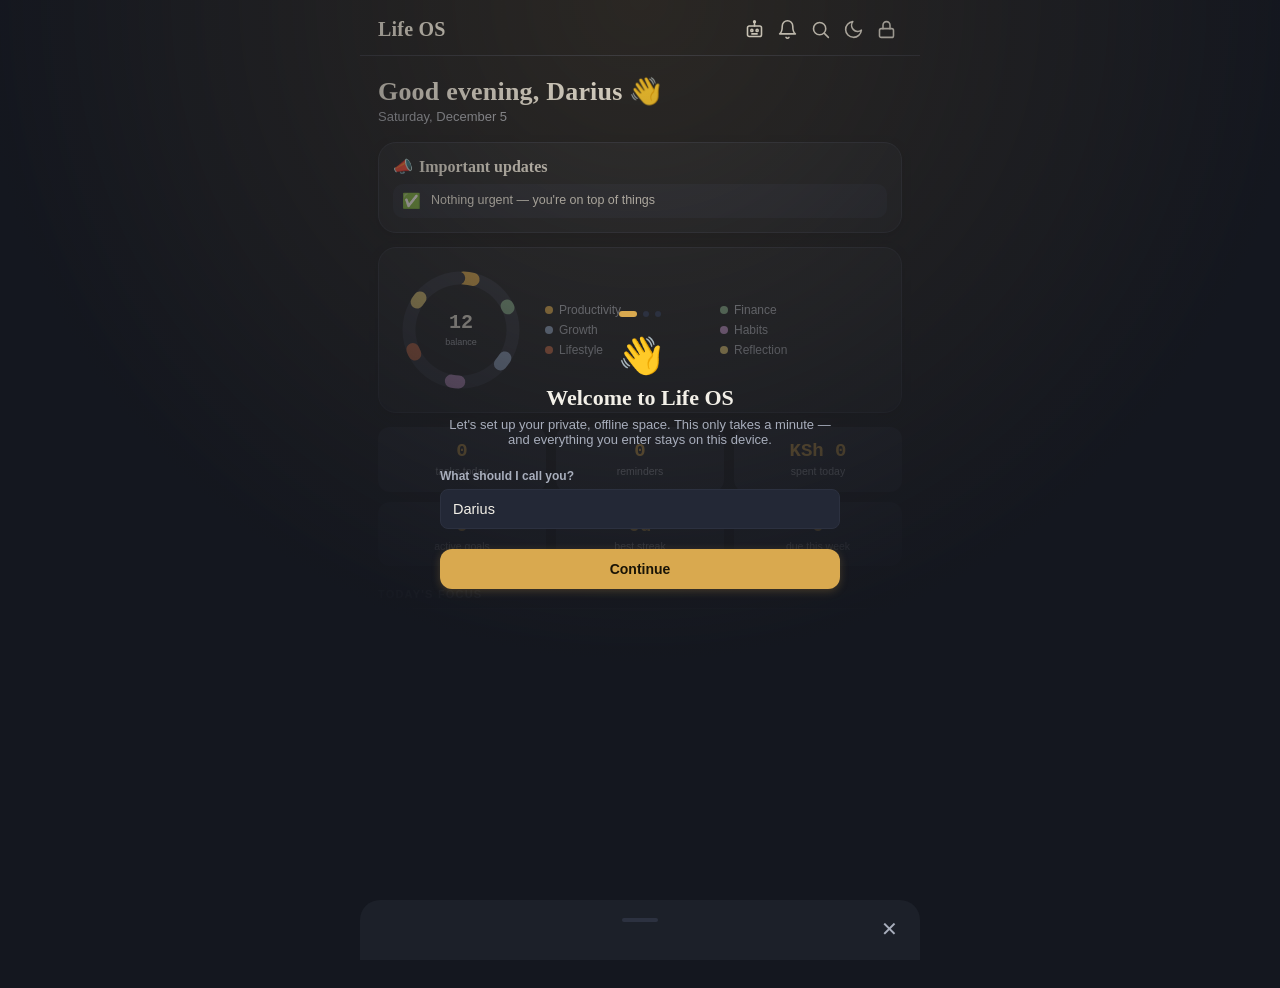
==== commit 34463395: "Add files via upload" ====
--- a/index.html
+++ b/index.html
@@ -11,218 +11,7 @@
 <meta name="apple-mobile-web-app-capable" content="yes">
 <meta name="apple-mobile-web-app-status-bar-style" content="black-translucent">
 <meta name="apple-mobile-web-app-title" content="Life OS">
-<style>
-:root{
-  --ink:#14171F; --panel:#1C2029; --panel-2:#232836; --line:#2C3140;
-  --gold:#D9A94F; --sage:#7FA88C; --clay:#C4694A; --blue:#8FA6C9; --violet:#B98FC9;
-  --paper:#F2EFE7; --fog:#A8AEBC; --fog-dim:#6B7282;
-  --r-lg:18px; --r-md:12px; --r-sm:8px;
-  --font-display: "Iowan Old Style","Palatino Linotype","Book Antiqua",Georgia,serif;
-  --font-body: -apple-system,BlinkMacSystemFont,"Segoe UI",Roboto,Helvetica,Arial,sans-serif;
-  --font-mono: "SF Mono",SFMono-Regular,Menlo,Consolas,"Liberation Mono",monospace;
-  color-scheme: dark;
-}
-body.theme-light{
-  --ink:#F5F2EA; --panel:#FFFFFF; --panel-2:#EFEAE0; --line:#E1DACB;
-  --paper:#221F17; --fog:#6B6455; --fog-dim:#9A9384;
-  color-scheme: light;
-}
-body.theme-light .fab, body.theme-light .btn:not(.ghost):not(.danger){ color:#1A1406; }
-body.theme-light #update-banner button{ color:var(--gold); }
-*{box-sizing:border-box; -webkit-tap-highlight-color:transparent;}
-html,body{height:100%;}
-body{
-  margin:0; background:var(--ink); color:var(--paper); font-family:var(--font-body);
-  -webkit-font-smoothing:antialiased; overscroll-behavior-y:none;
-}
-button{font-family:inherit;}
-@media (prefers-reduced-motion: reduce){ *{animation-duration:0.001ms !important; transition-duration:0.001ms !important;} }
-
-#app{max-width:560px; margin:0 auto; min-height:100vh; display:flex; flex-direction:column; position:relative;}
-
-/* ---------- Top bar ---------- */
-.topbar{
-  position:sticky; top:0; z-index:20; background:rgba(20,23,31,0.92); backdrop-filter:blur(10px);
-  padding:14px 18px 10px; display:flex; align-items:center; justify-content:space-between;
-  border-bottom:1px solid var(--line);
-}
-.topbar h1{font-family:var(--font-display); font-size:20px; font-weight:600; margin:0; letter-spacing:0.2px;}
-.topbar .icon-btn{background:none;border:none;color:var(--paper);font-size:18px;cursor:pointer;padding:5px;border-radius:var(--r-sm);}
-.topbar .icon-btn:focus-visible{outline:2px solid var(--gold); outline-offset:2px;}
-
-/* ---------- Screens ---------- */
-main{flex:1; padding:16px 18px 100px;}
-.screen{display:none;}
-.screen.active{display:block; animation:fadein .18s ease;}
-@keyframes fadein{from{opacity:0; transform:translateY(4px);} to{opacity:1; transform:none;}}
-
-/* ---------- Cards ---------- */
-.card{background:var(--panel); border:1px solid var(--line); border-radius:var(--r-lg); padding:16px; margin-bottom:14px; box-shadow:0 2px 10px rgba(0,0,0,0.18); transition:transform .15s ease, box-shadow .15s ease;}
-.card h2{font-family:var(--font-display); font-size:16px; margin:0 0 10px; font-weight:600; color:var(--paper);}
-.card h2 .em{margin-right:6px;}
-.section-label{font-size:11px; text-transform:uppercase; letter-spacing:1.2px; color:var(--fog-dim); margin:22px 0 8px; font-weight:600;}
-.section-label:first-child{margin-top:0;}
-
-/* ---------- Dashboard greeting ---------- */
-.greeting{font-family:var(--font-display); font-size:26px; font-weight:600; margin:4px 0 2px; letter-spacing:0.2px;}
-.greeting-date{color:var(--fog); font-size:13px; margin-bottom:18px;}
-
-/* ---------- Life Ring (signature element) ---------- */
-.ring-wrap{display:flex; align-items:center; gap:18px;}
-.ring-legend{flex:1; display:grid; grid-template-columns:1fr 1fr; gap:6px 10px; font-size:12px;}
-.ring-legend .li{display:flex; align-items:center; gap:6px; color:var(--fog);}
-.ring-legend .dot{width:8px; height:8px; border-radius:50%; flex:none;}
-.ring-legend b{color:var(--paper); font-weight:600;}
-
-/* ---------- Stat grid ---------- */
-.stat-grid{display:grid; grid-template-columns:repeat(3,1fr); gap:10px;}
-.stat{background:var(--panel-2); border-radius:var(--r-md); padding:12px 10px; text-align:center; border:1px solid transparent; transition:border-color .15s ease;}
-.stat .n{font-family:var(--font-mono); font-size:19px; font-weight:600; color:var(--gold);}
-.stat .l{font-size:10.5px; color:var(--fog); margin-top:3px; line-height:1.3;}
-
-/* ---------- List rows ---------- */
-.row{
-  display:flex; align-items:center; gap:12px; padding:12px 4px; border-bottom:1px solid var(--line);
-  cursor:pointer; transition:background .12s ease; border-radius:8px;
-}
-.row:active{background:var(--panel-2);}
-.row:last-child{border-bottom:none;}
-.row .row-icon{width:34px;height:34px;border-radius:10px;display:flex;align-items:center;justify-content:center;font-size:16px;flex:none;background:var(--panel-2);}
-.row .row-body{flex:1; min-width:0;}
-.row .row-title{font-size:14.5px; font-weight:600; color:var(--paper); white-space:nowrap; overflow:hidden; text-overflow:ellipsis;}
-.row .row-sub{font-size:12px; color:var(--fog); margin-top:2px; white-space:nowrap; overflow:hidden; text-overflow:ellipsis;}
-.row .row-amt{font-family:var(--font-mono); font-size:13.5px; font-weight:600; flex:none;}
-.row .chk{width:22px;height:22px;border-radius:7px;border:1.5px solid var(--fog-dim); flex:none; display:flex; align-items:center; justify-content:center; transition:all .15s ease;}
-.row .chk.done{background:var(--sage); border-color:var(--sage); color:var(--ink); font-weight:700;}
-.empty{text-align:center; padding:36px 10px; color:var(--fog);}
-.empty .em{font-size:32px; display:block; margin-bottom:10px; opacity:0.7;}
-.empty p{margin:0; font-size:13.5px; line-height:1.5;}
-
-/* ---------- Buttons ---------- */
-.btn{
-  display:inline-flex; align-items:center; justify-content:center; gap:6px;
-  background:var(--gold); color:#1A1406; border:none; border-radius:var(--r-md);
-  padding:12px 16px; font-size:14px; font-weight:700; cursor:pointer; width:100%;
-  box-shadow:0 2px 8px rgba(217,169,79,0.25); transition:transform .1s ease, box-shadow .1s ease, opacity .1s ease;
-}
-.btn:active{transform:scale(0.97); box-shadow:0 1px 4px rgba(217,169,79,0.2);}
-.btn:focus-visible{outline:2px solid var(--paper); outline-offset:2px;}
-.btn.ghost{background:var(--panel-2); color:var(--paper); border:1px solid var(--line); font-weight:600; box-shadow:none;}
-.btn.ghost:active{background:var(--line);}
-.btn.danger{background:var(--clay); color:#241009; box-shadow:0 2px 8px rgba(196,105,74,0.25);}
-.btn.sm{width:auto; padding:9px 14px; font-size:13px;}
-.btn-row{display:flex; gap:10px; margin-top:14px;}
-
-/* ---------- Forms ---------- */
-label{display:block; font-size:12px; color:var(--fog); margin:14px 0 6px; font-weight:600;}
-label:first-child{margin-top:0;}
-input,select,textarea{
-  width:100%; background:var(--panel-2); border:1px solid var(--line); color:var(--paper);
-  border-radius:var(--r-sm); padding:11px 12px; font-size:14.5px; font-family:inherit;
-  transition:border-color .15s ease;
-}
-input:focus,select:focus,textarea:focus{outline:2px solid var(--gold); outline-offset:1px; border-color:var(--gold);}
-textarea{min-height:80px; resize:vertical;}
-.field-hint{font-size:11px; color:var(--fog-dim); margin-top:4px;}
-
-/* ---------- Bottom nav ---------- */
-nav.tabbar{
-  position:fixed; bottom:0; left:0; right:0; z-index:30;
-  background:rgba(28,32,41,0.96); backdrop-filter:blur(14px); border-top:1px solid var(--line);
-  display:flex; justify-content:center;
-}
-.tabbar-inner{max-width:560px; width:100%; display:flex; padding:6px 6px calc(6px + env(safe-area-inset-bottom));}
-.tab{flex:1; background:none; border:none; color:var(--fog-dim); display:flex; flex-direction:column; align-items:center; gap:3px; padding:8px 2px; cursor:pointer; border-radius:var(--r-sm); transition:color .15s ease;}
-.tab .ti{font-size:19px; transition:transform .15s ease;}
-.tab .tl{font-size:10px; font-weight:600; letter-spacing:0.2px;}
-.tab.active{color:var(--gold);}
-.tab.active .ti{transform:translateY(-1px) scale(1.08);}
-.tab:focus-visible{outline:2px solid var(--gold);}
-
-/* ---------- FAB ---------- */
-.fab{
-  position:fixed; right:calc(50% - 280px + 18px); bottom:78px; z-index:35;
-  width:56px; height:56px; border-radius:50%; background:var(--gold); color:#1A1406;
-  border:none; font-size:26px; font-weight:400; box-shadow:0 6px 20px rgba(217,169,79,0.35), 0 2px 8px rgba(0,0,0,0.3); cursor:pointer;
-  display:flex; align-items:center; justify-content:center; transition:transform .12s ease;
-}
-.fab:active{transform:scale(0.94);}
-@media (max-width:596px){ .fab{right:18px;} }
-.fab:focus-visible{outline:2px solid var(--paper);}
-
-/* ---------- Sheet / modal ---------- */
-.overlay{position:fixed; inset:0; background:rgba(8,9,13,0.6); z-index:50; display:none;}
-.overlay.open{display:block;}
-.sheet{
-  position:fixed; left:0; right:0; bottom:0; z-index:51; background:var(--panel);
-  border-radius:20px 20px 0 0; max-height:88vh; overflow-y:auto; padding:18px 18px calc(24px + env(safe-area-inset-bottom));
-  transform:translateY(100%); transition:transform .22s ease; max-width:560px; margin:0 auto;
-}
-.sheet.open{transform:translateY(0);}
-.sheet-handle{width:36px; height:4px; background:var(--line); border-radius:2px; margin:0 auto 14px;}
-.sheet-title{font-family:var(--font-display); font-size:19px; font-weight:600; margin:0 0 4px;}
-.sheet-close{position:absolute; top:16px; right:16px; background:none; border:none; color:var(--fog); font-size:20px; cursor:pointer;}
-
-/* ---------- Quick add grid ---------- */
-.qa-grid{display:grid; grid-template-columns:repeat(4,1fr); gap:10px; margin-top:14px;}
-.qa-item{background:var(--panel-2); border:1px solid var(--line); border-radius:var(--r-md); padding:14px 6px; text-align:center; cursor:pointer;}
-.qa-item .em{font-size:22px; display:block; margin-bottom:6px;}
-.qa-item .l{font-size:10.5px; color:var(--fog); font-weight:600;}
-
-/* ---------- Module tiles (More screen) ---------- */
-.tile-grid{display:grid; grid-template-columns:1fr 1fr; gap:12px;}
-.tile{background:var(--panel); border:1px solid var(--line); border-radius:var(--r-lg); padding:16px; cursor:pointer;}
-.tile .em{font-size:22px;}
-.tile .l{font-size:13.5px; font-weight:600; margin-top:8px;}
-.tile .d{font-size:11px; color:var(--fog); margin-top:2px;}
-
-/* ---------- Segmented control ---------- */
-.segmented{display:flex; background:var(--panel-2); border-radius:var(--r-sm); padding:3px; margin-bottom:14px; border:1px solid var(--line);}
-.segmented button{flex:1; background:none; border:none; color:var(--fog); padding:8px 4px; font-size:12.5px; font-weight:600; border-radius:6px; cursor:pointer;}
-.segmented button.active{background:var(--gold); color:#1A1406;}
-
-/* ---------- Chips ---------- */
-.chips{display:flex; gap:8px; flex-wrap:wrap; margin-bottom:14px;}
-.chip{background:var(--panel-2); border:1px solid var(--line); color:var(--fog); font-size:12px; padding:6px 12px; border-radius:99px; cursor:pointer; font-weight:600;}
-.chip.active{background:var(--gold); color:#1A1406; border-color:var(--gold);}
-
-/* ---------- Toast / banner ---------- */
-#toast{position:fixed; left:50%; bottom:96px; transform:translateX(-50%) translateY(20px); background:var(--paper); color:#14171F; padding:11px 18px; border-radius:99px; font-size:13px; font-weight:600; z-index:80; opacity:0; transition:all .25s ease; pointer-events:none; white-space:nowrap;}
-#toast.show{opacity:1; transform:translateX(-50%) translateY(0);}
-#update-banner{position:fixed; top:0; left:0; right:0; z-index:90; background:var(--gold); color:#1A1406; padding:10px 16px; display:none; align-items:center; justify-content:space-between; font-size:13px; font-weight:600;}
-#update-banner.show{display:flex;}
-#update-banner button{background:#1A1406; color:var(--gold); border:none; border-radius:8px; padding:7px 12px; font-weight:700; font-size:12px; cursor:pointer;}
-
-/* ---------- Lock screen ---------- */
-#lock-screen{position:fixed; inset:0; z-index:200; background:var(--ink); display:none; flex-direction:column; align-items:center; justify-content:center; padding:24px;}
-#lock-screen.show{display:flex;}
-.pin-dots{display:flex; gap:14px; margin:24px 0;}
-.pin-dot{width:14px; height:14px; border-radius:50%; border:1.5px solid var(--fog-dim);}
-.pin-dot.filled{background:var(--gold); border-color:var(--gold);}
-.pin-pad{display:grid; grid-template-columns:repeat(3,64px); gap:14px;}
-.pin-key{width:64px; height:64px; border-radius:50%; background:var(--panel-2); border:1px solid var(--line); color:var(--paper); font-size:20px; font-weight:600; cursor:pointer;}
-.pin-key:active{background:var(--panel);}
-
-/* ---------- Onboarding ---------- */
-#onboarding-screen{position:fixed; inset:0; z-index:220; background:radial-gradient(circle at 50% 0%, rgba(217,169,79,0.12), var(--ink) 60%); display:none; flex-direction:column; align-items:center; justify-content:center; padding:24px; overflow-y:auto;}
-#onboarding-screen.show{display:flex;}
-.ob-dots{display:flex; gap:6px; justify-content:center; margin-bottom:18px;}
-.ob-dots span{width:6px; height:6px; border-radius:50%; background:var(--line);}
-.ob-dots span.active{background:var(--gold); width:18px; border-radius:3px; transition:all .2s ease;}
-
-/* ---------- Progress bar ---------- */
-.pbar{height:8px; background:var(--panel-2); border-radius:99px; overflow:hidden; margin-top:8px;}
-.pbar > div{height:100%; border-radius:99px;}
-
-/* ---------- Detail view header ---------- */
-.detail-back{background:none; border:none; color:var(--fog); font-size:13px; font-weight:600; cursor:pointer; padding:6px 0; margin-bottom:10px; display:flex; align-items:center; gap:4px;}
-.kv{display:flex; justify-content:space-between; padding:9px 0; border-bottom:1px solid var(--line); font-size:13.5px;}
-.kv:last-child{border-bottom:none;}
-.kv .k{color:var(--fog);}
-.kv .v{font-weight:600; text-align:right;}
-
-::-webkit-scrollbar{width:0;height:0;}
-</style>
+<link rel="stylesheet" href="style.css">
 </head>
 <body>
 <div id="app">
@@ -232,11 +21,11 @@
   <header class="topbar">
     <h1 id="topbar-title">Life OS</h1>
     <div style="display:flex; gap:2px;">
-      <button class="icon-btn" id="assistant-btn" aria-label="Assistant">🤖</button>
-      <button class="icon-btn" id="notif-btn" aria-label="Notifications" style="position:relative;">🔔<span id="notif-dot" style="display:none; position:absolute; top:6px; right:6px; width:8px; height:8px; border-radius:50%; background:var(--clay);"></span></button>
-      <button class="icon-btn" id="search-btn" aria-label="Search">🔍</button>
-      <button class="icon-btn" id="theme-btn" aria-label="Toggle theme">🌙</button>
-      <button class="icon-btn" id="lock-btn" aria-label="Lock app">🔒</button>
+      <button class="icon-btn" id="assistant-btn" aria-label="Assistant"><svg viewBox="0 0 24 24" fill="none" stroke="currentColor" stroke-width="1.8" stroke-linecap="round" stroke-linejoin="round"><rect x="4" y="8" width="16" height="12" rx="2"/><path d="M12 8V4"/><circle cx="12" cy="3" r="1"/><circle cx="9" cy="13" r="1.2"/><circle cx="15" cy="13" r="1.2"/><path d="M9 17h6"/></svg></button>
+      <button class="icon-btn" id="notif-btn" aria-label="Notifications" style="position:relative;"><svg viewBox="0 0 24 24" fill="none" stroke="currentColor" stroke-width="1.8" stroke-linecap="round" stroke-linejoin="round"><path d="M18 8a6 6 0 0 0-12 0c0 7-3 9-3 9h18s-3-2-3-9"/><path d="M13.7 21a2 2 0 0 1-3.4 0"/></svg><span id="notif-dot" style="display:none; position:absolute; top:6px; right:6px; width:8px; height:8px; border-radius:50%; background:var(--clay);"></span></button>
+      <button class="icon-btn" id="search-btn" aria-label="Search"><svg viewBox="0 0 24 24" fill="none" stroke="currentColor" stroke-width="1.8" stroke-linecap="round" stroke-linejoin="round"><circle cx="11" cy="11" r="7"/><path d="m21 21-4.3-4.3"/></svg></button>
+      <button class="icon-btn" id="theme-btn" aria-label="Toggle theme"><svg viewBox="0 0 24 24" fill="none" stroke="currentColor" stroke-width="1.8" stroke-linecap="round" stroke-linejoin="round"><path d="M21 12.8A9 9 0 1 1 11.2 3 7 7 0 0 0 21 12.8z"/></svg></button>
+      <button class="icon-btn" id="lock-btn" aria-label="Lock app"><svg viewBox="0 0 24 24" fill="none" stroke="currentColor" stroke-width="1.8" stroke-linecap="round" stroke-linejoin="round"><rect x="4" y="11" width="16" height="10" rx="2"/><path d="M8 11V7a4 4 0 0 1 8 0v4"/></svg></button>
     </div>
   </header>
 
@@ -257,15 +46,15 @@
     <section class="screen" id="screen-search"></section>
   </main>
 
-  <button class="fab" id="fab" aria-label="Quick add">+</button>
+  <button class="fab" id="fab" aria-label="Quick add"><svg viewBox="0 0 24 24" fill="none" stroke="currentColor" stroke-width="2.2" stroke-linecap="round"><path d="M12 5v14M5 12h14"/></svg></button>
 
   <nav class="tabbar">
     <div class="tabbar-inner">
-      <button class="tab active" data-tab="home"><span class="ti">🏠</span><span class="tl">Home</span></button>
-      <button class="tab" data-tab="plan"><span class="ti">🗓️</span><span class="tl">Plan</span></button>
-      <button class="tab" data-tab="money"><span class="ti">💰</span><span class="tl">Money</span></button>
-      <button class="tab" data-tab="grow"><span class="ti">🌱</span><span class="tl">Grow</span></button>
-      <button class="tab" data-tab="more"><span class="ti">⋯</span><span class="tl">More</span></button>
+      <button class="tab active" data-tab="home"><span class="ti"><svg viewBox="0 0 24 24" fill="none" stroke="currentColor" stroke-width="1.8" stroke-linecap="round" stroke-linejoin="round"><path d="m3 11 9-8 9 8"/><path d="M5 10v10h14V10"/></svg></span><span class="tl">Home</span></button>
+      <button class="tab" data-tab="plan"><span class="ti"><svg viewBox="0 0 24 24" fill="none" stroke="currentColor" stroke-width="1.8" stroke-linecap="round" stroke-linejoin="round"><rect x="3" y="5" width="18" height="16" rx="2"/><path d="M3 10h18M8 3v4M16 3v4"/></svg></span><span class="tl">Plan</span></button>
+      <button class="tab" data-tab="money"><span class="ti"><svg viewBox="0 0 24 24" fill="none" stroke="currentColor" stroke-width="1.8" stroke-linecap="round" stroke-linejoin="round"><rect x="2" y="6" width="20" height="13" rx="2"/><circle cx="12" cy="12.5" r="3"/><path d="M6 6V5a2 2 0 0 1 2-2h8a2 2 0 0 1 2 2v1"/></svg></span><span class="tl">Money</span></button>
+      <button class="tab" data-tab="grow"><span class="ti"><svg viewBox="0 0 24 24" fill="none" stroke="currentColor" stroke-width="1.8" stroke-linecap="round" stroke-linejoin="round"><path d="M12 22V12"/><path d="M12 12C7 12 5 9 5 5c4 0 7 2 7 7z"/><path d="M12 12c5 0 7-3 7-7-4 0-7 2-7 7z"/></svg></span><span class="tl">Grow</span></button>
+      <button class="tab" data-tab="more"><span class="ti"><svg viewBox="0 0 24 24" fill="none" stroke="currentColor" stroke-width="1.8" stroke-linecap="round" stroke-linejoin="round"><circle cx="5" cy="12" r="1.4"/><circle cx="12" cy="12" r="1.4"/><circle cx="19" cy="12" r="1.4"/></svg></span><span class="tl">More</span></button>
     </div>
   </nav>
 
@@ -289,2996 +78,8 @@
 
 </div>
 
-<script>
-(function(){
-"use strict";
-
-/* =========================================================================
-   DATABASE LAYER — IndexedDB, versioned, generic CRUD. Everything local.
-   ========================================================================= */
-const APP_VERSION = "1.6.0";
-const DB_NAME = "lifeos";
-const DB_VERSION = 5;
-// Phase 2 adds: inventory, documents (blob vault), contacts, reading, workouts,
-// travel (trips/itinerary/expenses), places/bucket list, timeline, importantDates.
-// Phase 3 adds: sleep log, on-device app-usage log, location log.
-// Phase 4 adds: photos.
-// Phase 5 adds: relationships, menstrual cycle log, body metrics log.
-// Bumping DB_VERSION triggers onupgradeneeded below, which only *adds* missing
-// stores — existing data from earlier phases is untouched.
-const STORES = [
-  {name:"profile", key:"id"},
-  {name:"settings", key:"id"},
-  {name:"tasks", key:"id", indexes:["dueDate","status"]},
-  {name:"reminders", key:"id", indexes:["dueDate"]},
-  {name:"notes", key:"id", indexes:["updatedAt"]},
-  {name:"expenses", key:"id", indexes:["date","category"]},
-  {name:"income", key:"id", indexes:["date","category"]},
-  {name:"budgets", key:"id", indexes:["category"]},
-  {name:"debts", key:"id", indexes:["status"]},
-  {name:"debtPayments", key:"id", indexes:["debtId"]},
-  {name:"subscriptions", key:"id", indexes:["nextPaymentDate"]},
-  {name:"personalGoals", key:"id", indexes:["status"]},
-  {name:"goalMilestones", key:"id", indexes:["goalId"]},
-  {name:"habits", key:"id"},
-  {name:"habitCompletions", key:"id", indexes:["habitId","date"]},
-  {name:"journal", key:"id", indexes:["date"]},
-  {name:"gratitude", key:"id", indexes:["date"]},
-  {name:"moods", key:"id", indexes:["date"]},
-  {name:"reviews", key:"id", indexes:["type","date"]},
-  {name:"tags", key:"id"},
-  {name:"appData", key:"id"},
-  {name:"inventory", key:"id", indexes:["category"]},
-  {name:"documents", key:"id", indexes:["category","expiryDate"]},
-  {name:"contacts", key:"id", indexes:["category"]},
-  {name:"books", key:"id", indexes:["status"]},
-  {name:"readingSessions", key:"id", indexes:["bookId","date"]},
-  {name:"workouts", key:"id", indexes:["date","category"]},
-  {name:"trips", key:"id"},
-  {name:"tripItems", key:"id", indexes:["tripId","date"]},
-  {name:"tripExpenses", key:"id", indexes:["tripId"]},
-  {name:"places", key:"id", indexes:["status"]},
-  {name:"timeline", key:"id", indexes:["date","category"]},
-  {name:"importantDates", key:"id", indexes:["date"]},
-  {name:"sleepLogs", key:"id", indexes:["date"]},
-  {name:"appUsageLogs", key:"id", indexes:["date"]},
-  {name:"locationLogs", key:"id", indexes:["date"]},
-  {name:"photos", key:"id", indexes:["date"]},
-  {name:"relationships", key:"id", indexes:["type"]},
-  {name:"cycleLogs", key:"id", indexes:["date"]},
-  {name:"bodyLogs", key:"id", indexes:["date"]}
-];
-
-const DB = {
-  _db:null,
-  open(){
-    return new Promise((resolve,reject)=>{
-      const req = indexedDB.open(DB_NAME, DB_VERSION);
-      req.onupgradeneeded = (e)=>{
-        const db = e.target.result;
-        STORES.forEach(s=>{
-          if(!db.objectStoreNames.contains(s.name)){
-            const store = db.createObjectStore(s.name, {keyPath:s.key});
-            (s.indexes||[]).forEach(ix=> store.createIndex(ix, ix, {unique:false}));
-          }
-        });
-      };
-      req.onsuccess = ()=>{ this._db = req.result; resolve(this._db); };
-      req.onerror = ()=> reject(req.error);
-    });
-  },
-  tx(store, mode="readonly"){ return this._db.transaction(store, mode).objectStore(store); },
-  add(store, obj){ return new Promise((res,rej)=>{ const r=this.tx(store,"readwrite").add(obj); r.onsuccess=()=>res(obj); r.onerror=()=>rej(r.error); }); },
-  put(store, obj){ return new Promise((res,rej)=>{ const r=this.tx(store,"readwrite").put(obj); r.onsuccess=()=>res(obj); r.onerror=()=>rej(r.error); }); },
-  get(store, id){ return new Promise((res,rej)=>{ const r=this.tx(store).get(id); r.onsuccess=()=>res(r.result); r.onerror=()=>rej(r.error); }); },
-  getAll(store){ return new Promise((res,rej)=>{ const r=this.tx(store).getAll(); r.onsuccess=()=>res(r.result||[]); r.onerror=()=>rej(r.error); }); },
-  delete(store, id){ return new Promise((res,rej)=>{ const r=this.tx(store,"readwrite").delete(id); r.onsuccess=()=>res(); r.onerror=()=>rej(r.error); }); },
-  clear(store){ return new Promise((res,rej)=>{ const r=this.tx(store,"readwrite").clear(); r.onsuccess=()=>res(); r.onerror=()=>rej(r.error); }); },
-  async byIndex(store, index, value){
-    const all = await this.getAll(store);
-    return all.filter(x=>x[index]===value);
-  }
-};
-
-/* =========================================================================
-   UTILITIES
-   ========================================================================= */
-const uid = ()=> Date.now().toString(36)+Math.random().toString(36).slice(2,8);
-const todayStr = ()=> new Date().toISOString().slice(0,10);
-const nowISO = ()=> new Date().toISOString();
-let SETTINGS = {id:"main", name:"Darius", currency:"KSh", theme:"dark", pinHash:null, lockTimeoutMin:2, weekStart:1, notificationsOn:false, webauthnId:null, autoLocationOn:false, onboardingComplete:false};
-
-function fmtMoney(n){
-  const v = Number(n||0);
-  const s = Math.abs(v).toLocaleString(undefined,{minimumFractionDigits:0,maximumFractionDigits:0});
-  return (v<0? "-":"") + SETTINGS.currency + " " + s;
-}
-function fmtDate(d){
-  if(!d) return "";
-  const dt = new Date(d+"T00:00:00");
-  if(isNaN(dt)) return d;
-  return dt.toLocaleDateString(undefined,{weekday:"short", day:"numeric", month:"short"});
-}
-function daysUntil(d){
-  if(!d) return null;
-  const dt = new Date(d+"T00:00:00"), t = new Date(todayStr()+"T00:00:00");
-  return Math.round((dt-t)/86400000);
-}
-// Whole years + months between a past date and today, e.g. {years:24, months:9}.
-function yearsMonthsSince(dateStr){
-  if(!dateStr) return null;
-  const past = new Date(dateStr+"T00:00:00"), now = new Date(todayStr()+"T00:00:00");
-  if(past > now) return null;
-  let years = now.getFullYear()-past.getFullYear();
-  let months = now.getMonth()-past.getMonth();
-  if(now.getDate() < past.getDate()) months--;
-  if(months < 0){ years--; months += 12; }
-  return {years, months};
-}
-function agoText(dateStr){
-  const p = yearsMonthsSince(dateStr);
-  if(!p) return "";
-  if(p.years===0 && p.months===0) return "this month";
-  const parts = [];
-  if(p.years>0) parts.push(p.years+"yr");
-  if(p.months>0) parts.push(p.months+"mo");
-  return parts.join(" ")+" ago";
-}
-function greetingWord(){
-  const h = new Date().getHours();
-  if(h<12) return "Good morning";
-  if(h<17) return "Good afternoon";
-  return "Good evening";
-}
-function toast(msg){
-  const t = document.getElementById("toast");
-  t.textContent = msg; t.classList.add("show");
-  clearTimeout(toast._t);
-  toast._t = setTimeout(()=> t.classList.remove("show"), 2200);
-}
-function esc(s){ return (s==null?"":String(s)).replace(/[&<>"']/g, c=>({"&":"&amp;","<":"&lt;",">":"&gt;",'"':"&quot;","'":"&#39;"}[c])); }
-function el(html){ const t=document.createElement("template"); t.innerHTML=html.trim(); return t.content.firstElementChild; }
-
-/* =========================================================================
-   MODULE SCHEMA — drives generic list/form UI for record-style modules.
-   ========================================================================= */
-const MODULES = {
-  tasks: {
-    label:"Tasks", icon:"📝", color:"var(--gold)", store:"tasks",
-    fields:[
-      {key:"title", label:"Task", type:"text", required:true},
-      {key:"dueDate", label:"Due date", type:"date"},
-      {key:"priority", label:"Priority", type:"select", options:["Normal","High","Top 3"]},
-      {key:"notes", label:"Notes", type:"textarea"}
-    ],
-    title:r=>r.title, sub:r=> r.dueDate? "Due "+fmtDate(r.dueDate) : "No due date",
-    checkable:true
-  },
-  reminders: {
-    label:"Reminders", icon:"⏰", color:"var(--blue)", store:"reminders",
-    fields:[
-      {key:"title", label:"Reminder", type:"text", required:true},
-      {key:"dueDate", label:"Date", type:"date", required:true},
-      {key:"time", label:"Time (optional)", type:"time"},
-      {key:"repeat", label:"Repeats", type:"select", options:["None","Daily","Weekly","Monthly","Yearly"]},
-      {key:"notes", label:"Notes", type:"textarea"}
-    ],
-    title:r=>r.title, sub:r=> (r.dueDate? fmtDate(r.dueDate): "")+(r.time?" • "+r.time:"")+(r.repeat&&r.repeat!=="None"?" • "+r.repeat:""), checkable:true
-  },
-  notes: {
-    label:"Notes", icon:"📌", color:"var(--violet)", store:"notes",
-    fields:[
-      {key:"title", label:"Title", type:"text", required:true},
-      {key:"body", label:"Note", type:"textarea"},
-      {key:"tags", label:"Tags (comma separated)", type:"text"}
-    ],
-    title:r=>r.title, sub:r=> (r.body||"").slice(0,60)
-  },
-  expenses: {
-    label:"Expenses", icon:"💸", color:"var(--clay)", store:"expenses",
-    fields:[
-      {key:"description", label:"What was it for?", type:"text", required:true},
-      {key:"amount", label:"Amount", type:"number", required:true},
-      {key:"category", label:"Category", type:"select", options:["Food","Transport","Bills","Rent","Health","Shopping","Entertainment","Education","Other"]},
-      {key:"date", label:"Date", type:"date", required:true},
-      {key:"notes", label:"Notes", type:"textarea"}
-    ],
-    title:r=>r.description, sub:r=> r.category+" • "+fmtDate(r.date), amount:r=>-r.amount
-  },
-  income: {
-    label:"Income", icon:"💵", color:"var(--sage)", store:"income",
-    fields:[
-      {key:"description", label:"Source", type:"text", required:true},
-      {key:"amount", label:"Amount", type:"number", required:true},
-      {key:"category", label:"Category", type:"select", options:["Salary","Business","Freelance","Gift","Other"]},
-      {key:"date", label:"Date", type:"date", required:true},
-      {key:"notes", label:"Notes", type:"textarea"}
-    ],
-    title:r=>r.description, sub:r=> r.category+" • "+fmtDate(r.date), amount:r=>r.amount
-  },
-  debts: {
-    label:"Debts", icon:"🤝", color:"var(--clay)", store:"debts",
-    fields:[
-      {key:"person", label:"Person", type:"text", required:true},
-      {key:"direction", label:"Direction", type:"select", options:["I owe them","They owe me"], required:true},
-      {key:"amount", label:"Original amount", type:"number", required:true},
-      {key:"remaining", label:"Remaining", type:"number"},
-      {key:"dueDate", label:"Due date", type:"date"},
-      {key:"notes", label:"Notes", type:"textarea"}
-    ],
-    title:r=>r.person, sub:r=>r.direction, amount:r=> (r.direction==="I owe them"? -1:1) * (r.remaining!=null? r.remaining : r.amount)
-  },
-  subscriptions: {
-    label:"Subscriptions", icon:"🔄", color:"var(--blue)", store:"subscriptions",
-    fields:[
-      {key:"name", label:"Name", type:"text", required:true},
-      {key:"category", label:"Category", type:"select", options:["Streaming","Software","Internet","Gym","Insurance","Membership","Cloud storage","Other"]},
-      {key:"amount", label:"Amount", type:"number", required:true},
-      {key:"frequency", label:"Billing frequency", type:"select", options:["Weekly","Monthly","Quarterly","Yearly"], required:true},
-      {key:"nextPaymentDate", label:"Next payment date", type:"date"},
-      {key:"paymentMethod", label:"Payment method", type:"text"},
-      {key:"notes", label:"Notes", type:"textarea"}
-    ],
-    title:r=>r.name, sub:r=> r.frequency+" • next "+(r.nextPaymentDate?fmtDate(r.nextPaymentDate):"—"), amount:r=>-r.amount
-  },
-  budgets: {
-    label:"Budgets", icon:"📊", color:"var(--sage)", store:"budgets",
-    fields:[
-      {key:"category", label:"Category", type:"select", options:["Food","Transport","Bills","Rent","Health","Shopping","Entertainment","Education","Other"], required:true},
-      {key:"monthlyLimit", label:"Monthly limit", type:"number", required:true}
-    ],
-    title:r=>r.category, sub:r=> "Limit "+fmtMoney(r.monthlyLimit)+"/mo"
-  },
-  personalGoals: {
-    label:"Goals", icon:"🎯", color:"var(--gold)", store:"personalGoals",
-    fields:[
-      {key:"title", label:"Goal", type:"text", required:true},
-      {key:"term", label:"Term", type:"select", options:["Short-term","Long-term"]},
-      {key:"category", label:"Category", type:"select", options:["Career","Finance","Health","Learning","Relationships","Personal","Other"]},
-      {key:"targetDate", label:"Target date", type:"date"},
-      {key:"progress", label:"Progress % (0-100)", type:"number"},
-      {key:"status", label:"Status", type:"select", options:["Active","Completed","Paused"]},
-      {key:"description", label:"Description", type:"textarea"}
-    ],
-    title:r=>r.title, sub:r=> (r.term==="Long-term"?"🏔️ Long-term • ":"")+(r.category||"Goal")+" • "+(r.status||"Active")
-  },
-  journal: {
-    label:"Journal", icon:"📖", color:"var(--violet)", store:"journal",
-    fields:[
-      {key:"date", label:"Date", type:"date", required:true},
-      {key:"title", label:"Title", type:"text"},
-      {key:"content", label:"What's on your mind?", type:"textarea", required:true}
-    ],
-    title:r=>r.title||fmtDate(r.date), sub:r=>(r.content||"").slice(0,60)
-  },
-  gratitude: {
-    label:"Gratitude", icon:"🙏", color:"var(--sage)", store:"gratitude",
-    fields:[
-      {key:"date", label:"Date", type:"date", required:true},
-      {key:"item1", label:"Grateful for #1", type:"text"},
-      {key:"item2", label:"Grateful for #2", type:"text"},
-      {key:"item3", label:"Grateful for #3", type:"text"}
-    ],
-    title:r=>fmtDate(r.date), sub:r=>[r.item1,r.item2,r.item3].filter(Boolean).join(" · ")
-  },
-  moods: {
-    label:"Mood", icon:"😊", color:"var(--gold)", store:"moods",
-    fields:[
-      {key:"date", label:"Date", type:"date", required:true},
-      {key:"value", label:"Mood (1 low – 5 great)", type:"select", options:["1","2","3","4","5"], required:true},
-      {key:"note", label:"Note", type:"textarea"}
-    ],
-    title:r=> "😊".repeat(0)+ "Mood "+r.value+"/5", sub:r=>fmtDate(r.date)+(r.note? " • "+r.note.slice(0,40):"")
-  },
-  inventory: {
-    label:"Inventory", icon:"🎒", color:"var(--blue)", store:"inventory",
-    fields:[
-      {key:"name", label:"Item name", type:"text", required:true},
-      {key:"category", label:"Category", type:"select", options:["Electronics","Clothing","Furniture","Tools","Documents","Vehicles","Appliances","Books","Other"]},
-      {key:"quantity", label:"Quantity", type:"number"},
-      {key:"purchaseDate", label:"Purchase date", type:"date"},
-      {key:"purchasePrice", label:"Purchase price", type:"number"},
-      {key:"currentValue", label:"Current estimated value", type:"number"},
-      {key:"location", label:"Location", type:"text"},
-      {key:"condition", label:"Condition", type:"select", options:["New","Excellent","Good","Fair","Needs repair"]},
-      {key:"serialNumber", label:"Serial number", type:"text"},
-      {key:"warrantyExpiry", label:"Warranty expiry", type:"date"},
-      {key:"notes", label:"Notes", type:"textarea"}
-    ],
-    title:r=>r.name, sub:r=> (r.category||"Item")+(r.condition?" • "+r.condition:""), amount:r=>r.currentValue!=null?r.currentValue:r.purchasePrice
-  },
-  contacts: {
-    label:"Contacts", icon:"👤", color:"var(--violet)", store:"contacts",
-    fields:[
-      {key:"name", label:"Name", type:"text", required:true},
-      {key:"category", label:"Relationship", type:"select", options:["Family","Friends","Work","School","Professional","Other"]},
-      {key:"phone", label:"Phone", type:"text"},
-      {key:"email", label:"Email", type:"text"},
-      {key:"birthday", label:"Birthday", type:"date"},
-      {key:"nextFollowUp", label:"Next follow-up", type:"date"},
-      {key:"notes", label:"Notes", type:"textarea"}
-    ],
-    title:r=>r.name, sub:r=> (r.category||"Contact")+(r.phone?" • "+r.phone:"")
-  },
-  books: {
-    label:"Reading", icon:"📕", color:"var(--gold)", store:"books",
-    fields:[
-      {key:"title", label:"Title", type:"text", required:true},
-      {key:"author", label:"Author", type:"text"},
-      {key:"genre", label:"Genre", type:"text"},
-      {key:"status", label:"Status", type:"select", options:["Want to read","Reading","Completed","Paused","Abandoned"]},
-      {key:"rating", label:"Rating (1-5)", type:"select", options:["","1","2","3","4","5"]},
-      {key:"startDate", label:"Start date", type:"date"},
-      {key:"finishDate", label:"Finish date", type:"date"},
-      {key:"notes", label:"Favorite quotes / notes", type:"textarea"}
-    ],
-    title:r=>r.title, sub:r=> (r.author?r.author+" • ":"")+(r.status||"Want to read")
-  },
-  workouts: {
-    label:"Fitness", icon:"🏋️", color:"var(--clay)", store:"workouts",
-    fields:[
-      {key:"category", label:"Type", type:"select", options:["Strength","Cardio","Running","Walking","Cycling","Sports","Home workout","Other"], required:true},
-      {key:"date", label:"Date", type:"date", required:true},
-      {key:"duration", label:"Duration (minutes)", type:"number"},
-      {key:"sets", label:"Sets", type:"number"},
-      {key:"reps", label:"Reps", type:"number"},
-      {key:"weight", label:"Weight (kg)", type:"number"},
-      {key:"distance", label:"Distance (km)", type:"number"},
-      {key:"notes", label:"Notes", type:"textarea"}
-    ],
-    title:r=>r.category, sub:r=> fmtDate(r.date)+(r.duration?" • "+r.duration+" min":"")
-  },
-  places: {
-    label:"Places", icon:"📍", color:"var(--sage)", store:"places",
-    fields:[
-      {key:"name", label:"Name", type:"text", required:true},
-      {key:"category", label:"Category", type:"select", options:["Places to visit","Restaurants","Cities","Countries","Attractions","Events"]},
-      {key:"status", label:"Status", type:"select", options:["Want to visit","Planned","Visited"]},
-      {key:"rating", label:"Rating (1-5)", type:"select", options:["","1","2","3","4","5"]},
-      {key:"notes", label:"Notes", type:"textarea"}
-    ],
-    title:r=>r.name, sub:r=> (r.category||"Place")+" • "+(r.status||"Want to visit")
-  },
-  trips: {
-    label:"Travel", icon:"✈️", color:"var(--blue)", store:"trips",
-    fields:[
-      {key:"name", label:"Trip name", type:"text", required:true},
-      {key:"destination", label:"Destination", type:"text"},
-      {key:"startDate", label:"Start date", type:"date"},
-      {key:"endDate", label:"End date", type:"date"},
-      {key:"budget", label:"Budget", type:"number"},
-      {key:"notes", label:"Notes", type:"textarea"}
-    ],
-    title:r=>r.name, sub:r=> (r.destination?r.destination+" • ":"")+(r.startDate?fmtDate(r.startDate):""), amount:r=>r.budget
-  },
-  importantDates: {
-    label:"Special dates", icon:"🎉", color:"var(--violet)", store:"importantDates",
-    fields:[
-      {key:"title", label:"Title", type:"text", required:true},
-      {key:"date", label:"Date", type:"date", required:true},
-      {key:"category", label:"Type", type:"select", options:["Birthday","Anniversary","Holiday","Appointment","Other"]},
-      {key:"recurring", label:"Repeats every year", type:"select", options:["No","Yes"]},
-      {key:"notes", label:"Notes", type:"textarea"}
-    ],
-    title:r=>r.title, sub:r=> fmtDate(r.date)+(r.recurring==="Yes"?" • yearly":"")
-  },
-  sleepLogs: {
-    label:"Sleep", icon:"😴", color:"var(--violet)", store:"sleepLogs",
-    fields:[
-      {key:"date", label:"Wake-up date", type:"date", required:true},
-      {key:"bedTime", label:"Went to bed", type:"time"},
-      {key:"wakeTime", label:"Woke up", type:"time"},
-      {key:"quality", label:"Sleep quality (1-5)", type:"select", options:["","1","2","3","4","5"]},
-      {key:"notes", label:"Notes", type:"textarea"}
-    ],
-    title:r=>fmtDate(r.date), sub:r=>{
-      if(!r.bedTime || !r.wakeTime) return r.quality? "Quality "+r.quality+"/5" : "";
-      const [bh,bm]=r.bedTime.split(":").map(Number), [wh,wm]=r.wakeTime.split(":").map(Number);
-      let mins = (wh*60+wm) - (bh*60+bm); if(mins<0) mins += 24*60;
-      return r.bedTime+" → "+r.wakeTime+" • "+(mins/60).toFixed(1)+"h"+(r.quality?" • quality "+r.quality+"/5":"");
-    }
-  },
-  relationships: {
-    label:"Friends & relationships", icon:"💞", color:"var(--violet)", store:"relationships",
-    fields:[
-      {key:"name", label:"Name", type:"text", required:true},
-      {key:"type", label:"Type", type:"select", options:["Friend","Best Friend","Partner","Crush","Family","Ex","Other"]},
-      {key:"status", label:"Status", type:"select", options:["Active","Distant","Ended"]},
-      {key:"metDate", label:"How long known (since)", type:"date"},
-      {key:"notes", label:"Notes", type:"textarea"}
-    ],
-    title:r=>r.name, sub:r=> (r.type||"Friend")+(r.status?" • "+r.status:"")
-  },
-  cycleLogs: {
-    label:"Cycle log", icon:"🌸", color:"var(--clay)", store:"cycleLogs",
-    fields:[
-      {key:"date", label:"Period start date", type:"date", required:true},
-      {key:"periodLength", label:"Period length (days)", type:"number"},
-      {key:"flow", label:"Flow", type:"select", options:["Light","Medium","Heavy"]},
-      {key:"symptoms", label:"Symptoms", type:"textarea"},
-      {key:"notes", label:"Notes", type:"textarea"}
-    ],
-    title:r=>fmtDate(r.date), sub:r=> (r.flow?r.flow+" flow":"")+(r.periodLength?" • "+r.periodLength+"d":"")
-  },
-  bodyLogs: {
-    label:"Body metrics", icon:"⚖️", color:"var(--sage)", store:"bodyLogs",
-    fields:[
-      {key:"date", label:"Date", type:"date", required:true},
-      {key:"weight", label:"Weight (kg)", type:"number"},
-      {key:"height", label:"Height (cm)", type:"number"},
-      {key:"notes", label:"Notes", type:"textarea"}
-    ],
-    title:r=>fmtDate(r.date), sub:r=> (r.weight?r.weight+"kg":"")+(r.height?" • "+r.height+"cm":"")
-  }
-};
-
-/* =========================================================================
-   REMINDERS — recurrence helper, shared by Plan tab, Calendar, and notifications
-   ========================================================================= */
-function reminderOccursOn(r, dateStr){
-  if(!r.dueDate) return false;
-  if(r.dueDate===dateStr) return true;
-  if(!r.repeat || r.repeat==="None") return false;
-  if(dateStr < r.dueDate) return false;
-  const rd = new Date(r.dueDate+"T00:00:00"), dd = new Date(dateStr+"T00:00:00");
-  if(r.repeat==="Daily") return true;
-  if(r.repeat==="Weekly") return rd.getDay()===dd.getDay();
-  if(r.repeat==="Monthly") return rd.getDate()===dd.getDate();
-  if(r.repeat==="Yearly") return rd.getMonth()===dd.getMonth() && rd.getDate()===dd.getDate();
-  return false;
-}
-
-/* =========================================================================
-   HABITS — custom logic (streaks) beyond generic CRUD
-   ========================================================================= */
-async function habitStreak(habitId){
-  const comps = (await DB.byIndex("habitCompletions","habitId",habitId)).map(c=>c.date).sort();
-  if(!comps.length) return 0;
-  const set = new Set(comps);
-  let streak = 0, d = new Date(todayStr()+"T00:00:00");
-  // if today not done yet, streak counts back from yesterday
-  if(!set.has(todayStr())) d.setDate(d.getDate()-1);
-  while(set.has(d.toISOString().slice(0,10))){
-    streak++; d.setDate(d.getDate()-1);
-  }
-  return streak;
-}
-async function toggleHabitToday(habitId){
-  const all = await DB.byIndex("habitCompletions","habitId",habitId);
-  const today = all.find(c=>c.date===todayStr());
-  if(today){ await DB.delete("habitCompletions", today.id); }
-  else { await DB.add("habitCompletions", {id:uid(), habitId, date:todayStr()}); }
-}
-
-/* =========================================================================
-   READING — sessions log against a book; reuses the same streak shape as habits
-   ========================================================================= */
-async function streakFromDates(dates){
-  const set = new Set(dates);
-  let streak = 0, d = new Date(todayStr()+"T00:00:00");
-  if(!set.has(todayStr())) d.setDate(d.getDate()-1);
-  while(set.has(d.toISOString().slice(0,10))){ streak++; d.setDate(d.getDate()-1); }
-  return streak;
-}
-async function readingStreak(){
-  const sessions = await DB.getAll("readingSessions");
-  return streakFromDates(sessions.map(s=>s.date));
-}
-function openReadingSessionForm(bookId){
-  openSheet(`
-    <div class="sheet-title">Log reading session</div>
-    <label>Date</label><input id="rs-date" type="date" value="${todayStr()}">
-    <label>Minutes read</label><input id="rs-duration" type="number">
-    <label>Pages read</label><input id="rs-pages" type="number">
-    <button class="btn" id="rs-save" style="margin-top:14px;">Save session</button>
-  `);
-  document.getElementById("rs-save").onclick = async ()=>{
-    await DB.add("readingSessions", {
-      id:uid(), bookId, date:document.getElementById("rs-date").value||todayStr(),
-      duration:Number(document.getElementById("rs-duration").value)||0,
-      pages:Number(document.getElementById("rs-pages").value)||0
-    });
-    closeSheet(); toast("Reading session logged");
-  };
-}
-
-/* =========================================================================
-   STATE / ROUTER
-   ========================================================================= */
-let STATE = { tab:"home", stack:[] }; // stack holds {view, module, id} for module screen
-
-function setTab(tab){
-  STATE.tab = tab; STATE.stack = [];
-  document.querySelectorAll(".tab").forEach(b=> b.classList.toggle("active", b.dataset.tab===tab));
-  document.querySelectorAll(".screen").forEach(s=> s.classList.remove("active"));
-  document.getElementById("screen-"+tab).classList.add("active");
-  renderTab(tab);
-}
-function pushModule(view, module, id){
-  STATE.stack.push({view, module, id});
-  document.querySelectorAll(".screen").forEach(s=> s.classList.remove("active"));
-  document.getElementById("screen-module").classList.add("active");
-  renderModuleScreen();
-  navPush();
-}
-function doPopModule(){
-  STATE.stack.pop();
-  if(STATE.stack.length===0){ setTab(STATE.tab); return; }
-  document.querySelectorAll(".screen").forEach(s=> s.classList.remove("active"));
-  document.getElementById("screen-module").classList.add("active");
-  renderModuleScreen();
-}
-function popModule(){ appBack(doPopModule); }
-
-function renderTab(tab){
-  if(tab==="home") renderHome();
-  else if(tab==="plan") renderPlan();
-  else if(tab==="money") renderMoney();
-  else if(tab==="grow") renderGrow();
-  else if(tab==="more") renderMore();
-}
-
-/* =========================================================================
-   HOME / DASHBOARD  (includes the six-dimension Life Ring — signature UI)
-   ========================================================================= */
-const RING_DIMS = [
-  {key:"productivity", label:"Productivity", color:"var(--gold)"},
-  {key:"finance", label:"Finance", color:"var(--sage)"},
-  {key:"growth", label:"Growth", color:"var(--blue)"},
-  {key:"habits", label:"Habits", color:"var(--violet)"},
-  {key:"lifestyle", label:"Lifestyle", color:"var(--clay)"},
-  {key:"reflection", label:"Reflection", color:"#E0C878"}
-];
-
-function ringSVG(scores){
-  const size=132, cx=size/2, cy=size/2, r=52, thickness=13, gapDeg=5;
-  const segDeg = 360/RING_DIMS.length;
-  const polarToXY = (angleDeg, radius)=>{
-    const a = (angleDeg-90) * Math.PI/180;
-    return [cx + radius*Math.cos(a), cy + radius*Math.sin(a)];
-  };
-  function arcPath(startDeg, endDeg, radius){
-    const [x1,y1] = polarToXY(startDeg, radius), [x2,y2] = polarToXY(endDeg, radius);
-    const large = (endDeg-startDeg) > 180 ? 1:0;
-    return `M ${x1} ${y1} A ${radius} ${radius} 0 ${large} 1 ${x2} ${y2}`;
-  }
-  let svg = `<svg width="${size}" height="${size}" viewBox="0 0 ${size} ${size}">`;
-  RING_DIMS.forEach((d,i)=>{
-    const start = i*segDeg + gapDeg/2, end = (i+1)*segDeg - gapDeg/2;
-    const pct = Math.max(0.04, Math.min(1, (scores[d.key]||0)/100));
-    const filledEnd = start + (end-start)*pct;
-    svg += `<path d="${arcPath(start,end,r)}" stroke="var(--line)" stroke-width="${thickness}" fill="none" stroke-linecap="round"/>`;
-    svg += `<path d="${arcPath(start,filledEnd,r)}" stroke="${d.color}" stroke-width="${thickness}" fill="none" stroke-linecap="round"/>`;
-  });
-  const overall = Math.round(RING_DIMS.reduce((s,d)=>s+(scores[d.key]||0),0)/RING_DIMS.length);
-  svg += `<text x="${cx}" y="${cy-2}" text-anchor="middle" fill="var(--paper)" font-size="20" font-weight="700" font-family="var(--font-mono)">${overall}</text>`;
-  svg += `<text x="${cx}" y="${cy+15}" text-anchor="middle" fill="var(--fog)" font-size="9" font-family="var(--font-body)">balance</text>`;
-  svg += `</svg>`;
-  return svg;
-}
-
-async function computeLifeScores(){
-  const since7 = (n)=>{ const d=new Date(); d.setDate(d.getDate()-n); return d.toISOString().slice(0,10); };
-  const [tasks, journal, expenses, income, goals, habits, habitComps, moods] = await Promise.all([
-    DB.getAll("tasks"), DB.getAll("journal"), DB.getAll("expenses"), DB.getAll("income"),
-    DB.getAll("personalGoals"), DB.getAll("habits"), DB.getAll("habitCompletions"), DB.getAll("moods")
-  ]);
-  const last7 = since7(7);
-  // Productivity: tasks completed in last 7 days vs created in last 7 days
-  const recentTasks = tasks.filter(t=> (t.createdAt||"").slice(0,10) >= last7 || (t.dueDate||"") >= last7);
-  const doneRecent = recentTasks.filter(t=>t.done).length;
-  const productivity = recentTasks.length? Math.round(100*doneRecent/recentTasks.length) : (tasks.length? 40:20);
-  // Finance: did they log any money activity in last 7 days + are budgets respected
-  const recentMoney = [...expenses, ...income].filter(x=> x.date >= last7).length;
-  const finance = Math.min(100, recentMoney*15 + (expenses.length||income.length? 20:0));
-  // Growth: active goals with recent progress
-  const activeGoals = goals.filter(g=>g.status!=="Completed");
-  const growth = goals.length? Math.min(100, Math.round(40 + activeGoals.reduce((s,g)=>s+(Number(g.progress)||0),0)/Math.max(1,activeGoals.length)*0.6)) : 15;
-  // Habits: average streak ratio capped
-  let habitsScore = 15;
-  if(habits.length){
-    const streaks = await Promise.all(habits.map(h=>habitStreak(h.id)));
-    habitsScore = Math.min(100, Math.round(streaks.reduce((s,x)=>s+x,0)/habits.length * 12));
-  }
-  // Lifestyle: mood entries recency
-  const recentMoods = moods.filter(m=>m.date>=last7).length;
-  const lifestyle = Math.min(100, recentMoods*20 + 10);
-  // Reflection: journal entries in last 7 days
-  const recentJournal = journal.filter(j=>j.date>=last7).length;
-  const reflection = Math.min(100, recentJournal*20 + 10);
-  return {productivity, finance, growth, habits:habitsScore, lifestyle, reflection};
-}
-
-async function renderHome(){
-  document.getElementById("topbar-title").textContent = "Life OS";
-  const el2 = document.getElementById("screen-home");
-  const [tasks, reminders, expenses, goals, habits, subs, journal, profile, bodyLogs] = await Promise.all([
-    DB.getAll("tasks"), DB.getAll("reminders"), DB.getAll("expenses"), DB.getAll("personalGoals"),
-    DB.getAll("habits"), DB.getAll("subscriptions"), DB.getAll("journal"), DB.get("profile","main"), DB.getAll("bodyLogs")
-  ]);
-  const today = todayStr();
-  const todaysTasks = tasks.filter(t=>!t.done && (t.dueDate===today || !t.dueDate));
-  const todaysReminders = reminders.filter(r=>!r.done && reminderOccursOn(r, today));
-  const spentToday = expenses.filter(e=>e.date===today).reduce((s,e)=>s+Number(e.amount||0),0);
-  const activeGoals = goals.filter(g=>g.status!=="Completed").length;
-  const subsDue = subs.filter(s=> s.nextPaymentDate && daysUntil(s.nextPaymentDate)!=null && daysUntil(s.nextPaymentDate)>=0 && daysUntil(s.nextPaymentDate)<=7).length;
-  let maxStreak = 0;
-  for(const h of habits){ const s = await habitStreak(h.id); if(s>maxStreak) maxStreak=s; }
-  const top3 = tasks.filter(t=>!t.done && t.priority==="Top 3").slice(0,3);
-  const wroteToday = journal.some(j=>j.date===today);
-  const scores = await computeLifeScores();
-  const lastBody = bodyLogs.sort((a,b)=>(b.date||"")<(a.date||"")?-1:1)[0];
-
-  const age = profile? yearsMonthsSince(profile.birthday) : null;
-  const milestones = [];
-  if(profile){
-    if(profile.primaryFinishDate) milestones.push({icon:"🎒", label:"Primary school", ago:agoText(profile.primaryFinishDate)});
-    if(profile.highSchoolFinishDate) milestones.push({icon:"🎓", label:"High school", ago:agoText(profile.highSchoolFinishDate)});
-    if(profile.collegeFinishDate) milestones.push({icon:"🏛️", label:"College", ago:agoText(profile.collegeFinishDate)});
-  }
-
-  el2.innerHTML = `
-    <div style="display:flex; align-items:center; gap:12px;">
-      ${profile&&profile.photo instanceof Blob? `<div id="home-avatar" style="width:48px; height:48px; border-radius:50%; overflow:hidden; flex:none; border:2px solid var(--gold); cursor:pointer;"></div>` : ""}
-      <div>
-        <div class="greeting">${greetingWord()}${SETTINGS.name? ", "+esc(SETTINGS.name):""} 👋</div>
-        <div class="greeting-date">${new Date().toLocaleDateString(undefined,{weekday:"long", day:"numeric", month:"long"})}</div>
-      </div>
-    </div>
-
-    ${(age || milestones.length)? `
-    <div class="card" data-open-custom="__profile__" style="background:linear-gradient(135deg, rgba(217,169,79,0.10), var(--panel) 55%); border-color:rgba(217,169,79,0.25);">
-      ${age? `
-      <div style="display:flex; align-items:baseline; gap:8px;">
-        <span style="font-family:var(--font-display); font-size:34px; font-weight:700; color:var(--gold); line-height:1;">${age.years}</span>
-        <span style="font-size:13px; color:var(--fog); font-weight:600;">years${age.months? " "+age.months+" months":""} old today</span>
-      </div>` : ""}
-      ${milestones.length? `
-      <div style="display:flex; flex-direction:column; gap:8px; ${age?'margin-top:14px; padding-top:14px; border-top:1px solid var(--line);':''}">
-        ${milestones.map(m=>`
-          <div style="display:flex; align-items:center; gap:10px;">
-            <span style="font-size:17px; width:22px; text-align:center;">${m.icon}</span>
-            <span style="font-size:13px; color:var(--paper); flex:1;">${m.label}</span>
-            <span style="font-size:12px; color:var(--fog); font-family:var(--font-mono);">${m.ago}</span>
-          </div>`).join("")}
-      </div>` : ""}
-    </div>` : ""}
-
-    ${lastBody? `
-    <div class="card" data-open-custom="__profile__">
-      <h2><span class="em">⚖️</span>Body</h2>
-      <div class="stat-grid">
-        <div class="stat"><div class="n">${lastBody.weight||"—"}</div><div class="l">kg</div></div>
-        <div class="stat"><div class="n">${lastBody.height||"—"}</div><div class="l">cm</div></div>
-        <div class="stat"><div class="n">${(lastBody.weight&&lastBody.height)?(lastBody.weight/((lastBody.height/100)**2)).toFixed(1):"—"}</div><div class="l">BMI</div></div>
-      </div>
-    </div>` : ""}
-
-    ${updateAvailable? `
-    <div class="card" style="border-color:var(--gold); background:linear-gradient(180deg, rgba(217,169,79,0.14), var(--panel));">
-      <h2><span class="em">⬆️</span>New version available</h2>
-      <p style="font-size:13px; color:var(--fog); margin:0 0 12px;">An updated build of Life OS is ready.</p>
-      <button class="btn sm" id="home-update-btn">Update now</button>
-    </div>` : ""}
-
-    <div class="card">
-      <div class="ring-wrap">
-        ${ringSVG(scores)}
-        <div class="ring-legend">
-          ${RING_DIMS.map(d=>`<div class="li"><span class="dot" style="background:${d.color}"></span>${d.label}</div>`).join("")}
-        </div>
-      </div>
-    </div>
-
-    <div class="stat-grid">
-      <div class="stat"><div class="n">${todaysTasks.length}</div><div class="l">tasks today</div></div>
-      <div class="stat"><div class="n">${todaysReminders.length}</div><div class="l">reminders</div></div>
-      <div class="stat"><div class="n">${fmtMoney(spentToday)}</div><div class="l">spent today</div></div>
-      <div class="stat"><div class="n">${activeGoals}</div><div class="l">active goals</div></div>
-      <div class="stat"><div class="n">${maxStreak}d</div><div class="l">best streak</div></div>
-      <div class="stat"><div class="n">${subsDue}</div><div class="l">due this week</div></div>
-    </div>
-
-    <div class="section-label">Today's Focus</div>
-    <div class="card">
-      ${top3.length? top3.map(t=>`<div class="row" data-open="tasks|${t.id}"><div class="chk">${""}</div><div class="row-body"><div class="row-title">${esc(t.title)}</div></div></div>`).join("")
-        : `<div class="empty"><span class="em">🎯</span><p>No Top 3 priorities set. Mark a task as "Top 3" to pin it here.</p></div>`}
-    </div>
-
-    <div class="section-label">Reflection</div>
-    <div class="card" data-open-new="journal">
-      <p style="margin:0; font-size:13.5px; color:${wroteToday?'var(--fog)':'var(--paper)'};">
-        ${wroteToday? "You wrote in your journal today. ✅" : "You haven't written today's journal yet."}
-      </p>
-    </div>
-  `;
-  el2.querySelectorAll("[data-open]").forEach(n=> n.addEventListener("click", ()=>{
-    const [m,id]=n.dataset.open.split("|"); pushModule("detail", m, id);
-  }));
-  el2.querySelectorAll("[data-open-new]").forEach(n=> n.addEventListener("click", ()=> pushModule("form", n.dataset.openNew, null)));
-  el2.querySelectorAll("[data-open-custom]").forEach(n=> n.addEventListener("click", ()=> pushModule("list", n.dataset.openCustom, null)));
-  const homeUpdateBtn = el2.querySelector("#home-update-btn");
-  if(homeUpdateBtn) homeUpdateBtn.addEventListener("click", applyUpdate);
-  const homeAvatar = document.getElementById("home-avatar");
-  if(homeAvatar && profile && profile.photo instanceof Blob){
-    homeAvatar.style.backgroundImage = `url(${URL.createObjectURL(profile.photo)})`;
-    homeAvatar.style.backgroundSize = "cover";
-    homeAvatar.style.backgroundPosition = "center";
-    homeAvatar.addEventListener("click", ()=> pushModule("list","__profile__",null));
-  }
-  updateNotifBadge();
-}
-
-/* =========================================================================
-   PLAN TAB — Tasks, Reminders, Notes
-   ========================================================================= */
-async function renderPlan(){
-  document.getElementById("topbar-title").textContent = "Plan";
-  const el2 = document.getElementById("screen-plan");
-  const [tasks, reminders] = await Promise.all([DB.getAll("tasks"), DB.getAll("reminders")]);
-  const today = todayStr();
-  const overdue = tasks.filter(t=>!t.done && t.dueDate && t.dueDate<today);
-  const dueToday = tasks.filter(t=>!t.done && t.dueDate===today);
-  const upcoming = tasks.filter(t=>!t.done && t.dueDate && t.dueDate>today).sort((a,b)=>a.dueDate<b.dueDate?-1:1);
-  const noDate = tasks.filter(t=>!t.done && !t.dueDate);
-  const doneCount = tasks.filter(t=>t.done).length;
-
-  function taskRow(t){
-    return `<div class="row" data-id="${t.id}">
-      <div class="chk ${t.done?'done':''}" data-toggle="${t.id}">${t.done?'✓':''}</div>
-      <div class="row-body" data-open="${t.id}"><div class="row-title" style="${t.done?'text-decoration:line-through;color:var(--fog-dim);':''}">${esc(t.title)}</div>
-      <div class="row-sub">${t.dueDate? fmtDate(t.dueDate):'No date'}${t.priority==='Top 3'?' • ⭐ Top 3':t.priority==='High'?' • High':''}</div></div>
-    </div>`;
-  }
-  function remRow(r){
-    return `<div class="row" data-id="${r.id}">
-      <div class="chk ${r.done?'done':''}" data-toggle-rem="${r.id}">${r.done?'✓':''}</div>
-      <div class="row-body" data-open-rem="${r.id}"><div class="row-title" style="${r.done?'text-decoration:line-through;color:var(--fog-dim);':''}">${esc(r.title)}</div>
-      <div class="row-sub">${fmtDate(r.dueDate)}</div></div>
-    </div>`;
-  }
-
-  el2.innerHTML = `
-    <div style="margin-bottom:14px;"><button class="btn ghost" id="plan-cal-btn">🗓️ Open calendar</button></div>
-    <div class="section-label">Reminders</div>
-    <div class="card">
-      ${reminders.filter(r=>!r.done).length? reminders.filter(r=>!r.done).sort((a,b)=>(a.dueDate||"")<(b.dueDate||"")?-1:1).map(remRow).join("") : `<div class="empty"><span class="em">⏰</span><p>No reminders yet.</p></div>`}
-    </div>
-    <div style="margin-bottom:14px;"><button class="btn ghost" data-new="reminders">+ Add reminder</button></div>
-
-    ${overdue.length? `<div class="section-label" style="color:var(--clay);">Overdue</div><div class="card">${overdue.map(taskRow).join("")}</div>`:""}
-
-    <div class="section-label">Today</div>
-    <div class="card">${dueToday.length? dueToday.map(taskRow).join("") : `<div class="empty"><span class="em">✅</span><p>Nothing due today.</p></div>`}</div>
-
-    <div class="section-label">Upcoming</div>
-    <div class="card">${upcoming.length? upcoming.slice(0,8).map(taskRow).join("") : `<div class="empty"><p>Nothing scheduled.</p></div>`}</div>
-
-    ${noDate.length? `<div class="section-label">No date</div><div class="card">${noDate.map(taskRow).join("")}</div>`:""}
-
-    <div style="margin:14px 0;"><button class="btn" data-new="tasks">+ Add task</button></div>
-
-    <div class="section-label">Notes ${doneCount?`<span style="color:var(--fog-dim); text-transform:none; letter-spacing:0;">· ${doneCount} tasks completed all-time</span>`:''}</div>
-    <div class="card" id="plan-notes-preview"></div>
-    <button class="btn ghost" data-openmod="notes">Open all notes</button>
-  `;
-
-  const notes = (await DB.getAll("notes")).sort((a,b)=>(b.updatedAt||"")<(a.updatedAt||"")?-1:1).slice(0,3);
-  document.getElementById("plan-notes-preview").innerHTML = notes.length? notes.map(n=>`
-    <div class="row" data-open="${n.id}"><div class="row-icon">📌</div><div class="row-body"><div class="row-title">${esc(n.title)}</div><div class="row-sub">${esc((n.body||"").slice(0,50))}</div></div></div>
-  `).join("") : `<div class="empty"><p>No notes yet.</p></div>`;
-  document.getElementById("plan-notes-preview").querySelectorAll("[data-open]").forEach(n=> n.addEventListener("click", ()=> pushModule("detail","notes",n.dataset.open)));
-
-  el2.querySelectorAll("[data-toggle]").forEach(n=> n.addEventListener("click", async (e)=>{
-    e.stopPropagation(); const t = await DB.get("tasks", n.dataset.toggle); t.done=!t.done; t.completedAt = t.done? nowISO(): null; await DB.put("tasks", t); renderPlan(); toast(t.done?"Task completed":"Marked incomplete");
-  }));
-  el2.querySelectorAll("[data-open]").forEach(n=> n.addEventListener("click", ()=> pushModule("form","tasks",n.dataset.open)));
-  el2.querySelectorAll("[data-toggle-rem]").forEach(n=> n.addEventListener("click", async (e)=>{
-    e.stopPropagation(); const r = await DB.get("reminders", n.dataset.toggleRem); r.done=!r.done; await DB.put("reminders", r); renderPlan();
-  }));
-  el2.querySelectorAll("[data-open-rem]").forEach(n=> n.addEventListener("click", ()=> pushModule("form","reminders",n.dataset.openRem)));
-  el2.querySelectorAll("[data-new]").forEach(n=> n.addEventListener("click", ()=> pushModule("form", n.dataset.new, null)));
-  el2.querySelectorAll("[data-openmod]").forEach(n=> n.addEventListener("click", ()=> pushModule("list", n.dataset.openmod, null)));
-  el2.querySelector("#plan-cal-btn").addEventListener("click", ()=> pushModule("list", "__calendar__", null));
-}
-
-/* =========================================================================
-   MONEY TAB
-   ========================================================================= */
-async function renderMoney(){
-  document.getElementById("topbar-title").textContent = "Money";
-  const el2 = document.getElementById("screen-money");
-  const [expenses, income, budgets, debts, subs] = await Promise.all([
-    DB.getAll("expenses"), DB.getAll("income"), DB.getAll("budgets"), DB.getAll("debts"), DB.getAll("subscriptions")
-  ]);
-  const ym = todayStr().slice(0,7);
-  const monthExpenses = expenses.filter(e=>e.date && e.date.slice(0,7)===ym);
-  const monthIncome = income.filter(i=>i.date && i.date.slice(0,7)===ym);
-  const totalOut = monthExpenses.reduce((s,e)=>s+Number(e.amount||0),0);
-  const totalIn = monthIncome.reduce((s,i)=>s+Number(i.amount||0),0);
-  const saved = totalIn-totalOut;
-  const owed = debts.filter(d=>d.direction==="They owe me").reduce((s,d)=>s+Number(d.remaining!=null?d.remaining:d.amount||0),0);
-  const owe = debts.filter(d=>d.direction==="I owe them").reduce((s,d)=>s+Number(d.remaining!=null?d.remaining:d.amount||0),0);
-
-  const monthlySubCost = subs.reduce((s,x)=>{
-    const m = {Weekly:4.33, Monthly:1, Quarterly:1/3, Yearly:1/12}[x.frequency]||1;
-    return s + Number(x.amount||0)*m;
-  },0);
-  const upcomingSubs = subs.filter(s=> s.nextPaymentDate && daysUntil(s.nextPaymentDate)!=null && daysUntil(s.nextPaymentDate)>=0 && daysUntil(s.nextPaymentDate)<=14)
-    .sort((a,b)=>a.nextPaymentDate<b.nextPaymentDate?-1:1);
-
-  const byCat = {};
-  monthExpenses.forEach(e=> byCat[e.category]=(byCat[e.category]||0)+Number(e.amount||0));
-  const topCat = Object.entries(byCat).sort((a,b)=>b[1]-a[1])[0];
-
-  el2.innerHTML = `
-    <div class="card">
-      <h2><span class="em">💰</span>This month</h2>
-      <div class="stat-grid">
-        <div class="stat"><div class="n" style="color:var(--sage)">${fmtMoney(totalIn)}</div><div class="l">money in</div></div>
-        <div class="stat"><div class="n" style="color:var(--clay)">${fmtMoney(totalOut)}</div><div class="l">money out</div></div>
-        <div class="stat"><div class="n">${fmtMoney(saved)}</div><div class="l">net saved</div></div>
-        <div class="stat"><div class="n">${fmtMoney(owed)}</div><div class="l">owed to me</div></div>
-        <div class="stat"><div class="n">${fmtMoney(owe)}</div><div class="l">I owe</div></div>
-        <div class="stat"><div class="n">${fmtMoney(monthlySubCost)}</div><div class="l">subs / month</div></div>
-      </div>
-      ${topCat? `<p style="font-size:12.5px; color:var(--fog); margin:14px 0 0;">Highest spending category: <b style="color:var(--paper);">${esc(topCat[0])}</b> (${fmtMoney(topCat[1])})</p>`:""}
-    </div>
-
-    ${upcomingSubs.length? `
-    <div class="section-label">Upcoming renewals</div>
-    <div class="card">
-      ${upcomingSubs.map(s=>`<div class="row" data-open="subscriptions|${s.id}"><div class="row-icon">🔄</div><div class="row-body"><div class="row-title">${esc(s.name)}</div><div class="row-sub">${daysUntil(s.nextPaymentDate)===0?"Due today":"Due "+fmtDate(s.nextPaymentDate)}</div></div><div class="row-amt" style="color:var(--clay)">${fmtMoney(s.amount)}</div></div>`).join("")}
-    </div>`:""}
-
-    <div class="section-label">Manage</div>
-    <div class="tile-grid">
-      <div class="tile" data-open="expenses"><div class="em">💸</div><div class="l">Expenses</div><div class="d">${expenses.length} logged</div></div>
-      <div class="tile" data-open="income"><div class="em">💵</div><div class="l">Income</div><div class="d">${income.length} logged</div></div>
-      <div class="tile" data-open="budgets"><div class="em">📊</div><div class="l">Budgets</div><div class="d">${budgets.length} set</div></div>
-      <div class="tile" data-open="debts"><div class="em">🤝</div><div class="l">Debts</div><div class="d">${debts.length} tracked</div></div>
-      <div class="tile" data-open="subscriptions"><div class="em">🔄</div><div class="l">Subscriptions</div><div class="d">${subs.length} active</div></div>
-    </div>
-  `;
-  el2.querySelectorAll("[data-open]").forEach(n=>{
-    if(n.dataset.open.includes("|")){
-      const [m,id]=n.dataset.open.split("|"); n.addEventListener("click", ()=>pushModule("detail", m, id));
-    } else {
-      n.addEventListener("click", ()=>pushModule("list", n.dataset.open, null));
-    }
-  });
-}
-
-/* =========================================================================
-   GROW TAB — Goals + Habits
-   ========================================================================= */
-async function renderGrow(){
-  document.getElementById("topbar-title").textContent = "Grow";
-  const el2 = document.getElementById("screen-grow");
-  const [goals, habits] = await Promise.all([DB.getAll("personalGoals"), DB.getAll("habits")]);
-  const streaks = {};
-  for(const h of habits) streaks[h.id] = await habitStreak(h.id);
-  const doneToday = {};
-  const todaysComps = (await DB.getAll("habitCompletions")).filter(c=>c.date===todayStr());
-  todaysComps.forEach(c=> doneToday[c.habitId]=true);
-
-  el2.innerHTML = `
-    <div class="section-label">Today's habits</div>
-    <div class="card">
-      ${habits.length? habits.map(h=>`
-        <div class="row">
-          <div class="chk ${doneToday[h.id]?'done':''}" data-habit="${h.id}">${doneToday[h.id]?'✓':''}</div>
-          <div class="row-body"><div class="row-title">${esc(h.name)}</div><div class="row-sub">${h.frequency||"Daily"}</div></div>
-          <div class="row-amt" style="color:var(--gold)">${streaks[h.id]>0? "🔥"+streaks[h.id]:""}</div>
-        </div>`).join("") : `<div class="empty"><span class="em">🌱</span><p>No habits yet. Add one to start a streak.</p></div>`}
-    </div>
-    <div style="margin-bottom:14px;"><button class="btn ghost" data-new="habit">+ Add habit</button></div>
-
-    <div class="section-label">Long-term goals</div>
-    <div class="card">
-      ${goals.filter(g=>g.term==="Long-term" && g.status!=="Completed").length? goals.filter(g=>g.term==="Long-term" && g.status!=="Completed").map(g=>`
-        <div class="row" data-open="personalGoals|${g.id}">
-          <div class="row-icon">🏔️</div>
-          <div class="row-body"><div class="row-title">${esc(g.title)}</div>
-            <div class="row-sub">${g.targetDate?"Target "+fmtDate(g.targetDate):""}</div>
-            <div class="pbar"><div style="width:${Math.min(100,Number(g.progress)||0)}%; background:var(--gold);"></div></div>
-          </div>
-          <div class="row-amt">${Math.min(100,Number(g.progress)||0)}%</div>
-        </div>`).join("") : `<div class="empty"><span class="em">🏔️</span><p>No long-term goals yet — the big, multi-year stuff goes here.</p></div>`}
-    </div>
-
-    <div class="section-label">Goals</div>
-    <div class="card">
-      ${goals.filter(g=>g.term!=="Long-term").length? goals.filter(g=>g.term!=="Long-term" && g.status!=="Completed").map(g=>`
-        <div class="row" data-open="personalGoals|${g.id}">
-          <div class="row-icon">🎯</div>
-          <div class="row-body"><div class="row-title">${esc(g.title)}</div>
-            <div class="pbar"><div style="width:${Math.min(100,Number(g.progress)||0)}%; background:var(--gold);"></div></div>
-          </div>
-          <div class="row-amt">${Math.min(100,Number(g.progress)||0)}%</div>
-        </div>`).join("") : `<div class="empty"><span class="em">🎯</span><p>No goals yet.</p></div>`}
-      ${goals.filter(g=>g.status==="Completed").length? `<p style="font-size:12px; color:var(--fog); margin:10px 0 0;">${goals.filter(g=>g.status==="Completed").length} goal(s) completed 🏆</p>`:""}
-    </div>
-    <button class="btn" data-new="personalGoals">+ Add goal</button>
-  `;
-  el2.querySelectorAll("[data-habit]").forEach(n=> n.addEventListener("click", async ()=>{ await toggleHabitToday(n.dataset.habit); renderGrow(); }));
-  el2.querySelectorAll("[data-open]").forEach(n=>{ const [m,id]=n.dataset.open.split("|"); n.addEventListener("click", ()=>pushModule("form", m, id)); });
-  el2.querySelectorAll("[data-new]").forEach(n=> n.addEventListener("click", ()=>{
-    if(n.dataset.new==="habit") openHabitForm(); else pushModule("form", n.dataset.new, null);
-  }));
-}
-
-function openHabitForm(existing){
-  openSheet(`
-    <div class="sheet-title">${existing?"Edit habit":"New habit"}</div>
-    <label>Habit name</label><input id="hf-name" value="${existing?esc(existing.name):''}" placeholder="e.g. Read 20 pages">
-    <label>Frequency</label>
-    <select id="hf-freq"><option ${existing&&existing.frequency==='Daily'?'selected':''}>Daily</option><option ${existing&&existing.frequency==='Weekly'?'selected':''}>Weekly</option></select>
-    <div class="btn-row">
-      <button class="btn" id="hf-save">Save</button>
-      ${existing?`<button class="btn danger" id="hf-del">Delete</button>`:""}
-    </div>
-  `);
-  document.getElementById("hf-save").onclick = async ()=>{
-    const name = document.getElementById("hf-name").value.trim();
-    if(!name){ toast("Enter a habit name"); return; }
-    const rec = existing || {id:uid(), createdAt:nowISO()};
-    rec.name = name; rec.frequency = document.getElementById("hf-freq").value;
-    await DB.put("habits", rec); closeSheet(); renderGrow(); toast("Habit saved");
-  };
-  if(existing){ document.getElementById("hf-del").onclick = async ()=>{ await DB.delete("habits", existing.id); closeSheet(); renderGrow(); }; }
-}
-
-/* =========================================================================
-   MORE TAB — module tiles + settings/backup/search entry points
-   ========================================================================= */
-async function renderMore(){
-  document.getElementById("topbar-title").textContent = "More";
-  const el2 = document.getElementById("screen-more");
-  const profile = await DB.get("profile","main");
-  el2.innerHTML = `
-    <div class="section-label">About Me</div>
-    <div class="tile-grid">
-      <div class="tile" data-custom="__profile__"><div class="em">🧑</div><div class="l">Profile</div><div class="d">Birthday, sex, education, hobbies, fears</div></div>
-      <div class="tile" data-open="sleepLogs"><div class="em">😴</div><div class="l">Sleep</div></div>
-      <div class="tile" data-open="bodyLogs"><div class="em">⚖️</div><div class="l">Weight & height</div></div>
-      ${profile&&profile.sex==="Female"? `<div class="tile" data-open="cycleLogs"><div class="em">🌸</div><div class="l">Cycle log</div></div>`:""}
-      <div class="tile" data-custom="__locations__"><div class="em">📍</div><div class="l">Location log</div></div>
-      <div class="tile" data-custom="__photos__"><div class="em">🖼️</div><div class="l">Photos</div></div>
-      <div class="tile" data-open="relationships"><div class="em">💞</div><div class="l">Friends & relationships</div></div>
-    </div>
-    <div class="section-label">Track</div>
-    <div class="tile-grid">
-      <div class="tile" data-open="books"><div class="em">📕</div><div class="l">Reading</div></div>
-      <div class="tile" data-open="workouts"><div class="em">🏋️</div><div class="l">Fitness</div></div>
-      <div class="tile" data-open="inventory"><div class="em">🎒</div><div class="l">Inventory</div></div>
-      <div class="tile" data-open="places"><div class="em">📍</div><div class="l">Places & bucket list</div></div>
-    </div>
-    <div class="section-label">Records</div>
-    <div class="tile-grid">
-      <div class="tile" data-open="contacts"><div class="em">👤</div><div class="l">Contacts</div></div>
-      <div class="tile" data-custom="__documents__"><div class="em">📄</div><div class="l">Documents</div></div>
-      <div class="tile" data-open="trips"><div class="em">✈️</div><div class="l">Travel</div></div>
-      <div class="tile" data-custom="__timeline__"><div class="em">🕰️</div><div class="l">Life timeline</div></div>
-    </div>
-    <div class="section-label">Reflect</div>
-    <div class="tile-grid">
-      <div class="tile" data-open="journal"><div class="em">📖</div><div class="l">Journal</div></div>
-      <div class="tile" data-open="moods"><div class="em">😊</div><div class="l">Mood</div></div>
-      <div class="tile" data-open="gratitude"><div class="em">🙏</div><div class="l">Gratitude</div></div>
-      <div class="tile" data-custom="__achievements__"><div class="em">🏆</div><div class="l">Achievements</div></div>
-    </div>
-    <div class="section-label">Reviews</div>
-    <div class="tile-grid">
-      <div class="tile" data-review="weekly"><div class="em">🗂️</div><div class="l">Weekly review</div></div>
-      <div class="tile" data-review="monthly"><div class="em">📆</div><div class="l">Monthly review</div></div>
-    </div>
-    <div class="section-label">System</div>
-    <div class="tile-grid">
-      <div class="tile" data-action="search"><div class="em">🔍</div><div class="l">Search</div><div class="d">Across everything</div></div>
-      <div class="tile" data-action="backup"><div class="em">💾</div><div class="l">Backup & restore</div><div class="d">Export / import data</div></div>
-      <div class="tile" data-action="settings"><div class="em">⚙️</div><div class="l">Settings</div><div class="d">Name, currency, PIN</div></div>
-      <div class="tile" data-action="about"><div class="em">ℹ️</div><div class="l">About & roadmap</div></div>
-      <div class="tile" data-action="terms"><div class="em">📃</div><div class="l">Terms & Conditions</div></div>
-      <div class="tile" data-action="privacy"><div class="em">🛡️</div><div class="l">Privacy Policy</div></div>
-    </div>
-    <p style="font-size:11.5px; color:var(--fog-dim); text-align:center; margin-top:24px;">Everything here lives only on this device.</p>
-    <p style="font-size:11px; color:var(--fog-dim); text-align:center; margin-top:6px;">Built by Darius — <a href="https://dmn-solution.vercel.app" target="_blank" rel="noopener" style="color:var(--fog);">dmn-solution.vercel.app</a></p>
-  `;
-  el2.querySelectorAll("[data-open]").forEach(n=> n.addEventListener("click", ()=>pushModule("list", n.dataset.open, null)));
-  el2.querySelectorAll("[data-custom]").forEach(n=> n.addEventListener("click", ()=>pushModule("list", n.dataset.custom, null)));
-  el2.querySelector('[data-action="search"]').addEventListener("click", openSearch);
-  el2.querySelector('[data-action="backup"]').addEventListener("click", openBackupSheet);
-  el2.querySelector('[data-action="settings"]').addEventListener("click", openSettingsSheet);
-  el2.querySelector('[data-action="about"]').addEventListener("click", openAboutSheet);
-  el2.querySelector('[data-action="terms"]').addEventListener("click", openTermsSheet);
-  el2.querySelector('[data-action="privacy"]').addEventListener("click", openPrivacySheet);
-  el2.querySelector('[data-review="weekly"]').addEventListener("click", ()=>openReview("weekly"));
-  el2.querySelector('[data-review="monthly"]').addEventListener("click", ()=>openReview("monthly"));
-}
-
-/* =========================================================================
-   GENERIC MODULE SCREEN — list / form / detail, driven by MODULES config
-   ========================================================================= */
-const CUSTOM_SCREENS = {
-  "__documents__": {label:"Documents", render:renderDocumentsScreen},
-  "__timeline__": {label:"Timeline", render:renderTimelineScreen},
-  "__achievements__": {label:"Achievements", render:renderAchievementsScreen},
-  "__calendar__": {label:"Calendar", render:renderCalendarScreen},
-  "__profile__": {label:"About Me", render:renderProfileScreen},
-  "__locations__": {label:"Location log", render:renderLocationsScreen},
-  "__photos__": {label:"Photos", render:renderPhotosScreen},
-  "__assistant__": {label:"Assistant", render:renderAssistantScreen}
-};
-async function renderModuleScreen(){
-  const top = STATE.stack[STATE.stack.length-1];
-  if(!top) return;
-  const el2 = document.getElementById("screen-module");
-
-  if(CUSTOM_SCREENS[top.module]){
-    document.getElementById("topbar-title").textContent = CUSTOM_SCREENS[top.module].label;
-    return CUSTOM_SCREENS[top.module].render(el2);
-  }
-
-  const cfg = MODULES[top.module];
-  document.getElementById("topbar-title").textContent = cfg.label;
-
-  if(top.view==="list") return renderModuleList(el2, top.module, cfg);
-  if(top.view==="form") return renderModuleForm(el2, top.module, cfg, top.id);
-  if(top.view==="detail"){
-    if(top.module==="trips") return renderTripDetail(el2, top.id);
-    return renderModuleDetail(el2, top.module, cfg, top.id);
-  }
-}
-
-async function renderModuleList(el2, modKey, cfg){
-  let records = await DB.getAll(cfg.store);
-  records.sort((a,b)=> (b.date||b.dueDate||b.createdAt||"") < (a.date||a.dueDate||a.createdAt||"") ? -1:1);
-  el2.innerHTML = `
-    <button class="detail-back" data-back>← Back</button>
-    <div class="card">
-      ${records.length? records.map(r=>`
-        <div class="row" data-id="${r.id}">
-          <div class="row-icon">${cfg.icon}</div>
-          <div class="row-body"><div class="row-title">${esc(cfg.title(r))}</div><div class="row-sub">${esc(cfg.sub? cfg.sub(r):"")}</div></div>
-          ${cfg.amount? `<div class="row-amt" style="color:${cfg.amount(r)<0?'var(--clay)':'var(--sage)'}">${fmtMoney(cfg.amount(r))}</div>`:""}
-        </div>`).join("") : `<div class="empty"><span class="em">${cfg.icon}</span><p>No ${cfg.label.toLowerCase()} yet.</p></div>`}
-    </div>
-    <div class="btn-row">
-      <button class="btn" id="ml-add">+ Add ${cfg.label.toLowerCase().replace(/s$/,'')}</button>
-      ${modKey==='contacts'? `<button class="btn ghost" id="ml-import">📱 Import from phone</button>`:""}
-    </div>
-  `;
-  el2.querySelector("[data-back]").addEventListener("click", popModule);
-  el2.querySelector("#ml-add").addEventListener("click", ()=> pushModule("form", modKey, null));
-  el2.querySelectorAll(".row").forEach(r=> r.addEventListener("click", ()=> pushModule("detail", modKey, r.dataset.id)));
-  const imp = el2.querySelector("#ml-import");
-  if(imp) imp.addEventListener("click", ()=> importContactsFromPhone(el2, modKey, cfg));
-}
-async function importContactsFromPhone(el2, modKey, cfg){
-  if(!("contacts" in navigator && "ContactsManager" in window)){
-    toast("Contact import needs Chrome on Android — not supported on this browser/device");
-    return;
-  }
-  try{
-    const picked = await navigator.contacts.select(["name","tel","email"], {multiple:true});
-    if(!picked.length) return;
-    for(const c of picked){
-      await DB.add("contacts", {
-        id:uid(), createdAt:nowISO(),
-        name:(c.name&&c.name[0])||"Unnamed",
-        phone:(c.tel&&c.tel[0])||"",
-        email:(c.email&&c.email[0])||"",
-        category:"Other"
-      });
-    }
-    toast(`Imported ${picked.length} contact${picked.length===1?'':'s'}`);
-    renderModuleList(el2, modKey, cfg);
-  }catch(e){ toast("Import cancelled"); }
-}
-
-async function renderModuleForm(el2, modKey, cfg, id){
-  const existing = id? await DB.get(cfg.store, id) : null;
-  el2.innerHTML = `
-    <button class="detail-back" data-back>← Back</button>
-    <div class="card">
-      <h2>${existing? "Edit":"New"} ${cfg.label.replace(/s$/,'')}</h2>
-      <form id="mform">
-        ${cfg.fields.map(f=>fieldHTML(f, existing)).join("")}
-      </form>
-      <div class="btn-row">
-        <button class="btn" id="mf-save">Save</button>
-        ${existing? `<button class="btn danger" id="mf-del">Delete</button>`:""}
-      </div>
-    </div>
-  `;
-  el2.querySelector("[data-back]").addEventListener("click", popModule);
-  el2.querySelector("#mf-save").addEventListener("click", async (e)=>{
-    e.preventDefault();
-    const rec = existing || {id:uid(), createdAt:nowISO()};
-    let ok = true;
-    cfg.fields.forEach(f=>{
-      const node = document.getElementById("mf_"+f.key);
-      const val = node.value;
-      if(f.required && !val){ ok=false; node.style.borderColor="var(--clay)"; }
-      rec[f.key] = f.type==="number"? (val===""? null: Number(val)) : val;
-    });
-    if(!ok){ toast("Please fill required fields"); return; }
-    rec.updatedAt = nowISO();
-    await DB.put(cfg.store, rec);
-    toast("Saved");
-    popModule();
-  });
-  if(existing){
-    el2.querySelector("#mf-del").addEventListener("click", async ()=>{
-      if(!confirm(`Delete this ${cfg.label.toLowerCase().replace(/s$/,'')}? This can't be undone.`)) return;
-      await DB.delete(cfg.store, existing.id);
-      toast("Deleted");
-      popModule();
-    });
-  }
-}
-function fieldHTML(f, existing){
-  const val = existing? (existing[f.key]!=null? existing[f.key]:"") : (f.type==="date"? todayStr() : "");
-  if(f.type==="textarea") return `<label>${f.label}</label><textarea id="mf_${f.key}">${esc(val)}</textarea>`;
-  if(f.type==="select") return `<label>${f.label}</label><select id="mf_${f.key}">${f.options.map(o=>`<option ${String(val)===o?'selected':''}>${esc(o)}</option>`).join("")}</select>`;
-  return `<label>${f.label}</label><input id="mf_${f.key}" type="${f.type}" value="${esc(val)}" ${f.type==='number'?'step="any"':''}>`;
-}
-
-async function renderModuleDetail(el2, modKey, cfg, id){
-  const r = await DB.get(cfg.store, id);
-  if(!r){ popModule(); return; }
-  el2.innerHTML = `
-    <button class="detail-back" data-back>← Back</button>
-    <div class="card">
-      <h2>${cfg.icon} ${esc(cfg.title(r))}</h2>
-      ${cfg.fields.map(f=> r[f.key]!=null && r[f.key]!=="" ? `<div class="kv"><span class="k">${f.label}</span><span class="v">${f.type==='number'?fmtMoney(r[f.key]).replace(SETTINGS.currency+" ",""):esc(r[f.key])}</span></div>`:"").join("")}
-    </div>
-    <div class="btn-row">
-      <button class="btn ghost" id="d-edit">Edit</button>
-      <button class="btn danger" id="d-del">Delete</button>
-    </div>
-    ${modKey==='debts' ? `<button class="btn" id="d-pay" style="margin-top:10px;">Log payment</button>` : ""}
-    ${modKey==='books' ? `<button class="btn" id="d-read" style="margin-top:10px;">Log reading session</button>` : ""}
-  `;
-  el2.querySelector("[data-back]").addEventListener("click", popModule);
-  el2.querySelector("#d-edit").addEventListener("click", ()=>{ STATE.stack[STATE.stack.length-1].view="form"; renderModuleScreen(); });
-  el2.querySelector("#d-del").addEventListener("click", async ()=>{
-    if(!confirm("Delete this record? This can't be undone.")) return;
-    await DB.delete(cfg.store, id); toast("Deleted"); popModule();
-  });
-  const readBtn = el2.querySelector("#d-read");
-  if(readBtn) readBtn.addEventListener("click", ()=> openReadingSessionForm(id));
-  const payBtn = el2.querySelector("#d-pay");
-  if(payBtn) payBtn.addEventListener("click", ()=>{
-    const amt = prompt("Payment amount:");
-    if(!amt || isNaN(Number(amt))) return;
-    (async ()=>{
-      const debt = await DB.get("debts", id);
-      const remaining = (debt.remaining!=null? debt.remaining : debt.amount) - Number(amt);
-      debt.remaining = Math.max(0, remaining);
-      await DB.put("debts", debt);
-      await DB.add("debtPayments", {id:uid(), debtId:id, amount:Number(amt), date:todayStr()});
-      toast("Payment logged"); renderModuleDetail(el2, modKey, cfg, id);
-    })();
-  });
-}
-
-/* =========================================================================
-   TRAVEL PLANNER — trip detail with nested itinerary + expenses
-   ========================================================================= */
-async function renderTripDetail(el2, tripId){
-  const trip = await DB.get("trips", tripId);
-  if(!trip){ popModule(); return; }
-  const [items, exps] = await Promise.all([DB.byIndex("tripItems","tripId",tripId), DB.byIndex("tripExpenses","tripId",tripId)]);
-  items.sort((a,b)=> (a.date||"")<(b.date||"")?-1:1);
-  const spent = exps.reduce((s,e)=>s+Number(e.amount||0),0);
-  const budget = Number(trip.budget||0);
-  el2.innerHTML = `
-    <button class="detail-back" data-back>← Back</button>
-    <div class="card">
-      <h2>✈️ ${esc(trip.name)}</h2>
-      <div class="kv"><span class="k">Destination</span><span class="v">${esc(trip.destination||"—")}</span></div>
-      <div class="kv"><span class="k">Dates</span><span class="v">${trip.startDate?fmtDate(trip.startDate):"—"} → ${trip.endDate?fmtDate(trip.endDate):"—"}</span></div>
-      ${budget? `<div class="kv"><span class="k">Budget</span><span class="v">${fmtMoney(budget)}</span></div>
-      <div class="kv"><span class="k">Spent</span><span class="v" style="color:${spent>budget?'var(--clay)':'var(--sage)'}">${fmtMoney(spent)}</span></div>
-      <div class="kv"><span class="k">Remaining</span><span class="v">${fmtMoney(budget-spent)}</span></div>
-      <div class="pbar"><div style="width:${Math.min(100,budget?spent/budget*100:0)}%; background:${spent>budget?'var(--clay)':'var(--sage)'};"></div></div>` : ""}
-      ${trip.notes? `<p style="font-size:13px; color:var(--fog); margin-top:12px;">${esc(trip.notes)}</p>`:""}
-    </div>
-    <div class="btn-row"><button class="btn ghost" id="t-edit">Edit trip</button><button class="btn danger" id="t-del">Delete trip</button></div>
-
-    <div class="section-label">Itinerary</div>
-    <div class="card">
-      ${items.length? items.map(it=>`
-        <div class="row" data-item="${it.id}"><div class="row-icon">${{Activity:"🎡",Transport:"🚗",Accommodation:"🏨",Meal:"🍽️",Event:"🎫",Place:"📍",Appointment:"📅"}[it.type]||"📍"}</div>
-        <div class="row-body"><div class="row-title">${esc(it.description)}</div><div class="row-sub">${it.date?fmtDate(it.date):""}${it.time?" • "+it.time:""}${it.location?" • "+esc(it.location):""}</div></div>
-        ${it.cost? `<div class="row-amt">${fmtMoney(it.cost)}</div>`:""}</div>
-      `).join("") : `<div class="empty"><p>No itinerary items yet.</p></div>`}
-    </div>
-    <button class="btn ghost" id="t-add-item">+ Add itinerary item</button>
-
-    <div class="section-label" style="margin-top:20px;">Trip expenses</div>
-    <div class="card">
-      ${exps.length? exps.map(e=>`<div class="row"><div class="row-icon">💸</div><div class="row-body"><div class="row-title">${esc(e.category)}</div><div class="row-sub">${esc(e.notes||"")}</div></div><div class="row-amt" style="color:var(--clay)">${fmtMoney(e.amount)}</div></div>`).join("") : `<div class="empty"><p>No expenses logged.</p></div>`}
-    </div>
-    <button class="btn ghost" id="t-add-exp">+ Add trip expense</button>
-  `;
-  el2.querySelector("[data-back]").addEventListener("click", popModule);
-  el2.querySelector("#t-edit").addEventListener("click", ()=> pushModule("form","trips",tripId));
-  el2.querySelector("#t-del").addEventListener("click", async ()=>{
-    if(!confirm("Delete this trip and all its itinerary/expenses?")) return;
-    await DB.delete("trips", tripId);
-    for(const it of items) await DB.delete("tripItems", it.id);
-    for(const e of exps) await DB.delete("tripExpenses", e.id);
-    toast("Trip deleted"); popModule();
-  });
-  el2.querySelector("#t-add-item").addEventListener("click", ()=> openTripItemForm(tripId, el2));
-  el2.querySelector("#t-add-exp").addEventListener("click", ()=> openTripExpenseForm(tripId, el2));
-}
-function openTripItemForm(tripId, el2){
-  openSheet(`
-    <div class="sheet-title">Add itinerary item</div>
-    <label>Type</label>
-    <select id="ti-type">${["Activity","Transport","Accommodation","Meal","Event","Place","Appointment"].map(t=>`<option>${t}</option>`).join("")}</select>
-    <label>Description</label><input id="ti-desc" placeholder="e.g. Check in at hotel">
-    <label>Date</label><input id="ti-date" type="date" value="${todayStr()}">
-    <label>Time</label><input id="ti-time" type="time">
-    <label>Location</label><input id="ti-loc">
-    <label>Cost</label><input id="ti-cost" type="number">
-    <label>Notes</label><textarea id="ti-notes"></textarea>
-    <button class="btn" id="ti-save" style="margin-top:14px;">Add to itinerary</button>
-  `);
-  document.getElementById("ti-save").onclick = async ()=>{
-    const description = document.getElementById("ti-desc").value.trim();
-    if(!description){ toast("Enter a description"); return; }
-    await DB.add("tripItems", {
-      id:uid(), tripId, type:document.getElementById("ti-type").value, description,
-      date:document.getElementById("ti-date").value, time:document.getElementById("ti-time").value,
-      location:document.getElementById("ti-loc").value, cost:Number(document.getElementById("ti-cost").value)||0,
-      notes:document.getElementById("ti-notes").value
-    });
-    closeSheet(); toast("Added"); renderTripDetail(el2, tripId);
-  };
-}
-function openTripExpenseForm(tripId, el2){
-  openSheet(`
-    <div class="sheet-title">Add trip expense</div>
-    <label>Category</label>
-    <select id="te-cat">${["Transport","Accommodation","Food","Activities","Shopping","Other"].map(t=>`<option>${t}</option>`).join("")}</select>
-    <label>Amount</label><input id="te-amount" type="number">
-    <label>Notes</label><textarea id="te-notes"></textarea>
-    <button class="btn" id="te-save" style="margin-top:14px;">Add expense</button>
-  `);
-  document.getElementById("te-save").onclick = async ()=>{
-    const amount = Number(document.getElementById("te-amount").value);
-    if(!amount){ toast("Enter an amount"); return; }
-    await DB.add("tripExpenses", {id:uid(), tripId, category:document.getElementById("te-cat").value, amount, notes:document.getElementById("te-notes").value, date:todayStr()});
-    closeSheet(); toast("Expense added"); renderTripDetail(el2, tripId);
-  };
-}
-
-/* =========================================================================
-   DOCUMENT VAULT — files stored as Blobs directly in IndexedDB, local only
-   ========================================================================= */
-async function renderDocumentsScreen(el2){
-  const docs = (await DB.getAll("documents")).sort((a,b)=>(b.date||"")<(a.date||"")?-1:1);
-  el2.innerHTML = `
-    <button class="detail-back" data-back>← Back</button>
-    <p style="font-size:12.5px; color:var(--fog); line-height:1.5; margin-top:0;">Files are stored only in this browser/app install. Back up regularly from More → Backup — clearing site data can erase them.</p>
-    <div class="card">
-      ${docs.length? docs.map(d=>{
-        const days = d.expiryDate? daysUntil(d.expiryDate) : null;
-        const warn = days!=null && days<=60;
-        return `<div class="row" data-id="${d.id}"><div class="row-icon">📄</div><div class="row-body"><div class="row-title">${esc(d.name)}</div>
-        <div class="row-sub" style="${warn?'color:var(--clay);':''}">${d.category||"Document"}${d.expiryDate? " • Expires "+fmtDate(d.expiryDate)+(days!=null?" ("+days+"d)":""):""}</div></div></div>`;
-      }).join("") : `<div class="empty"><span class="em">📄</span><p>No documents yet.</p></div>`}
-    </div>
-    <button class="btn" id="doc-add">+ Add document</button>
-  `;
-  el2.querySelector("[data-back]").addEventListener("click", popModule);
-  el2.querySelector("#doc-add").addEventListener("click", openDocumentForm);
-  el2.querySelectorAll("[data-id]").forEach(n=> n.addEventListener("click", ()=> openDocumentDetail(n.dataset.id, el2)));
-}
-function openDocumentForm(){
-  openSheet(`
-    <div class="sheet-title">Add document</div>
-    <label>Name</label><input id="doc-name" placeholder="e.g. Passport">
-    <label>Category</label>
-    <select id="doc-cat">${["Identification","Education","Employment","Finance","Insurance","Certificates","Receipts","Personal","Other"].map(c=>`<option>${c}</option>`).join("")}</select>
-    <label>Date</label><input id="doc-date" type="date" value="${todayStr()}">
-    <label>Expiry date (optional)</label><input id="doc-expiry" type="date">
-    <label>File</label><input id="doc-file" type="file">
-    <label>Notes</label><textarea id="doc-notes"></textarea>
-    <button class="btn" id="doc-save" style="margin-top:14px;">Save document</button>
-  `);
-  document.getElementById("doc-save").onclick = async ()=>{
-    const name = document.getElementById("doc-name").value.trim();
-    if(!name){ toast("Enter a name"); return; }
-    const fileInput = document.getElementById("doc-file");
-    const file = fileInput.files[0];
-    const rec = {
-      id:uid(), name, category:document.getElementById("doc-cat").value,
-      date:document.getElementById("doc-date").value, expiryDate:document.getElementById("doc-expiry").value,
-      notes:document.getElementById("doc-notes").value, fileName: file? file.name:null,
-      fileType: file? file.type:null, blob: file? file : null
-    };
-    await DB.put("documents", rec);
-    closeSheet(); toast("Document saved");
-    if(STATE.stack.length && STATE.stack[STATE.stack.length-1].module==="__documents__") renderDocumentsScreen(document.getElementById("screen-module"));
-  };
-}
-async function openDocumentDetail(id, listEl){
-  const d = await DB.get("documents", id);
-  const days = d.expiryDate? daysUntil(d.expiryDate) : null;
-  openSheet(`
-    <div class="sheet-title">${esc(d.name)}</div>
-    <div class="kv"><span class="k">Category</span><span class="v">${esc(d.category||"—")}</span></div>
-    <div class="kv"><span class="k">Date</span><span class="v">${d.date?fmtDate(d.date):"—"}</span></div>
-    ${d.expiryDate? `<div class="kv"><span class="k">Expires</span><span class="v" style="${days<=60?'color:var(--clay)':''}">${fmtDate(d.expiryDate)}${days!=null?" ("+days+"d)":""}</span></div>`:""}
-    ${d.notes? `<div class="kv"><span class="k">Notes</span><span class="v">${esc(d.notes)}</span></div>`:""}
-    <div class="btn-row">
-      ${d.blob? `<button class="btn ghost" id="doc-view">View / download file</button>`:""}
-      <button class="btn danger" id="doc-del">Delete</button>
-    </div>
-  `);
-  const viewBtn = document.getElementById("doc-view");
-  if(viewBtn) viewBtn.onclick = ()=>{
-    const url = URL.createObjectURL(d.blob);
-    const a = document.createElement("a"); a.href = url; a.download = d.fileName||d.name; a.target="_blank";
-    document.body.appendChild(a); a.click(); a.remove();
-    setTimeout(()=>URL.revokeObjectURL(url), 30000);
-  };
-  document.getElementById("doc-del").onclick = async ()=>{
-    if(!confirm("Delete this document?")) return;
-    await DB.delete("documents", id); closeSheet(); toast("Deleted"); renderDocumentsScreen(listEl);
-  };
-}
-
-/* =========================================================================
-   LIFE TIMELINE — chronological visual history
-   ========================================================================= */
-const TIMELINE_ICONS = {"Graduation":"🎓","New job":"💼","Achievement":"🏆","Trip":"✈️","Birthday":"🎂","Relationship":"❤️","New home":"🏠","Education":"📚","Realization":"💡","Other":"⭐"};
-async function renderTimelineScreen(el2){
-  const events = (await DB.getAll("timeline")).sort((a,b)=> (b.date||"")<(a.date||"")?-1:1);
-  const byYear = {};
-  events.forEach(e=>{ const y = (e.date||"").slice(0,4)||"Undated"; (byYear[y]=byYear[y]||[]).push(e); });
-  el2.innerHTML = `
-    <button class="detail-back" data-back>← Back</button>
-    ${events.length? Object.keys(byYear).sort().reverse().map(y=>`
-      <div class="section-label">${y}</div>
-      <div class="card">
-        ${byYear[y].map(e=>`<div class="row" data-id="${e.id}"><div class="row-icon">${TIMELINE_ICONS[e.category]||"⭐"}</div>
-        <div class="row-body"><div class="row-title">${esc(e.title)}</div><div class="row-sub">${e.date?fmtDate(e.date):""}${e.description?" • "+esc(e.description.slice(0,40)):""}</div></div></div>`).join("")}
-      </div>
-    `).join("") : `<div class="empty" style="margin-top:20px;"><span class="em">🕰️</span><p>No life events yet. Add graduations, jobs, trips, milestones — anything worth remembering.</p></div>`}
-    <button class="btn" id="tl-add">+ Add life event</button>
-  `;
-  el2.querySelector("[data-back]").addEventListener("click", popModule);
-  el2.querySelector("#tl-add").addEventListener("click", ()=> openTimelineForm(null, el2));
-  el2.querySelectorAll("[data-id]").forEach(n=> n.addEventListener("click", async ()=>{
-    const e = await DB.get("timeline", n.dataset.id); openTimelineForm(e, el2);
-  }));
-}
-function openTimelineForm(existing, el2){
-  openSheet(`
-    <div class="sheet-title">${existing?"Edit":"Add"} life event</div>
-    <label>Title</label><input id="tl-title" value="${existing?esc(existing.title):''}">
-    <label>Category</label>
-    <select id="tl-cat">${Object.keys(TIMELINE_ICONS).map(c=>`<option ${existing&&existing.category===c?'selected':''}>${c}</option>`).join("")}</select>
-    <label>Date</label><input id="tl-date" type="date" value="${existing?existing.date||'':todayStr()}">
-    <label>Description</label><textarea id="tl-desc">${existing?esc(existing.description||''):''}</textarea>
-    <div class="btn-row">
-      <button class="btn" id="tl-save">Save</button>
-      ${existing?`<button class="btn danger" id="tl-del">Delete</button>`:""}
-    </div>
-  `);
-  document.getElementById("tl-save").onclick = async ()=>{
-    const title = document.getElementById("tl-title").value.trim();
-    if(!title){ toast("Enter a title"); return; }
-    const rec = existing || {id:uid()};
-    rec.title=title; rec.category=document.getElementById("tl-cat").value;
-    rec.date=document.getElementById("tl-date").value; rec.description=document.getElementById("tl-desc").value;
-    await DB.put("timeline", rec); closeSheet(); toast("Saved"); renderTimelineScreen(el2);
-  };
-  if(existing) document.getElementById("tl-del").onclick = async ()=>{
-    await DB.delete("timeline", existing.id); closeSheet(); toast("Deleted"); renderTimelineScreen(el2);
-  };
-}
-
-/* =========================================================================
-   ACHIEVEMENTS — computed automatically from real activity, not a manual list
-   ========================================================================= */
-async function computeAchievements(){
-  const [tasks, goals, books, savingsBudgets, journal, habits, workouts, income, expenses] = await Promise.all([
-    DB.getAll("tasks"), DB.getAll("personalGoals"), DB.getAll("books"), DB.getAll("budgets"),
-    DB.getAll("journal"), DB.getAll("habits"), DB.getAll("workouts"), DB.getAll("income"), DB.getAll("expenses")
-  ]);
-  const doneTasks = tasks.filter(t=>t.done).length;
-  const completedGoals = goals.filter(g=>g.status==="Completed").length;
-  const completedBooks = books.filter(b=>b.status==="Completed").length;
-  let bestHabitStreak = 0;
-  for(const h of habits){ const s = await habitStreak(h.id); if(s>bestHabitStreak) bestHabitStreak=s; }
-  const journalMonths = new Set(journal.map(j=>(j.date||"").slice(0,7))).size;
-  const workoutStreak = await streakFromDates(workouts.map(w=>w.date));
-  const netSaved = income.reduce((s,i)=>s+Number(i.amount||0),0) - expenses.reduce((s,e)=>s+Number(e.amount||0),0);
-
-  return [
-    {label:"First goal completed", icon:"🎯", unlocked: completedGoals>=1, progress: Math.min(1,completedGoals/1)},
-    {label:"7-day habit streak", icon:"🔥", unlocked: bestHabitStreak>=7, progress: Math.min(1,bestHabitStreak/7)},
-    {label:"30-day habit streak", icon:"🔥", unlocked: bestHabitStreak>=30, progress: Math.min(1,bestHabitStreak/30)},
-    {label:"First book completed", icon:"📕", unlocked: completedBooks>=1, progress: Math.min(1,completedBooks/1)},
-    {label:"First savings goal", icon:"💰", unlocked: netSaved>0, progress: netSaved>0?1:0},
-    {label:"100 tasks completed", icon:"✅", unlocked: doneTasks>=100, progress: Math.min(1,doneTasks/100)},
-    {label:"First journal month", icon:"📖", unlocked: journalMonths>=1, progress: Math.min(1,journalMonths/1)},
-    {label:"First workout streak", icon:"🏋️", unlocked: workoutStreak>=3, progress: Math.min(1,workoutStreak/3)}
-  ];
-}
-
-/* =========================================================================
-   CALENDAR — month grid; write special dates and mark events on any day
-   ========================================================================= */
-let calCursor = new Date(todayStr()+"T00:00:00"); calCursor.setDate(1);
-async function renderCalendarScreen(el2){
-  const [tasks, reminders, dates] = await Promise.all([DB.getAll("tasks"), DB.getAll("reminders"), DB.getAll("importantDates")]);
-  const y = calCursor.getFullYear(), m = calCursor.getMonth();
-  const firstDow = new Date(y,m,1).getDay(); // 0=Sun
-  const daysInMonth = new Date(y,m+1,0).getDate();
-  const monthLabel = calCursor.toLocaleDateString(undefined,{month:"long", year:"numeric"});
-
-  function itemsOnDay(dateStr){
-    const md = dateStr.slice(5);
-    const out = [];
-    tasks.forEach(t=> t.dueDate===dateStr && out.push({icon:"📝", label:t.title, type:"tasks", id:t.id}));
-    reminders.forEach(r=> reminderOccursOn(r, dateStr) && out.push({icon:"⏰", label:r.title, type:"reminders", id:r.id}));
-    dates.forEach(d=>{
-      if(d.date===dateStr || (d.recurring==="Yes" && d.date && d.date.slice(5)===md)) out.push({icon:"🎉", label:d.title, type:"importantDates", id:d.id});
-    });
-    return out;
-  }
-
-  let cells = "";
-  for(let i=0;i<firstDow;i++) cells += `<div></div>`;
-  for(let d=1; d<=daysInMonth; d++){
-    const dateStr = `${y}-${String(m+1).padStart(2,'0')}-${String(d).padStart(2,'0')}`;
-    const items = itemsOnDay(dateStr);
-    const isToday = dateStr===todayStr();
-    cells += `<div data-day="${dateStr}" style="aspect-ratio:1; display:flex; flex-direction:column; align-items:center; justify-content:center; border-radius:10px; cursor:pointer; ${isToday?'background:var(--gold); color:#1A1406; font-weight:700;':'background:var(--panel-2);'}">
-      <div style="font-size:13px;">${d}</div>
-      ${items.length? `<div style="display:flex; gap:2px; margin-top:2px;">${items.slice(0,3).map(()=>`<span style="width:4px;height:4px;border-radius:50%;background:${isToday?'#1A1406':'var(--gold)'};"></span>`).join("")}</div>`:""}
-    </div>`;
-  }
-
-  el2.innerHTML = `
-    <button class="detail-back" data-back>← Back</button>
-    <div class="card">
-      <div style="display:flex; align-items:center; justify-content:space-between; margin-bottom:14px;">
-        <button class="icon-btn" id="cal-prev">‹</button>
-        <h2 style="margin:0;">${monthLabel}</h2>
-        <button class="icon-btn" id="cal-next">›</button>
-      </div>
-      <div style="display:grid; grid-template-columns:repeat(7,1fr); gap:6px; margin-bottom:6px; text-align:center; font-size:10.5px; color:var(--fog);">
-        ${["S","M","T","W","T","F","S"].map(d=>`<div>${d}</div>`).join("")}
-      </div>
-      <div style="display:grid; grid-template-columns:repeat(7,1fr); gap:6px;">${cells}</div>
-    </div>
-    <button class="btn" id="cal-add">+ Add special date</button>
-    <button class="btn ghost" id="cal-all-time" style="margin-top:10px;">📜 See everything I've ever written</button>
-    <div class="section-label">All activities in ${monthLabel}</div>
-    <div class="card" id="cal-all"></div>
-  `;
-  el2.querySelector("[data-back]").addEventListener("click", popModule);
-  el2.querySelector("#cal-prev").addEventListener("click", ()=>{ calCursor.setMonth(calCursor.getMonth()-1); renderCalendarScreen(el2); });
-  el2.querySelector("#cal-next").addEventListener("click", ()=>{ calCursor.setMonth(calCursor.getMonth()+1); renderCalendarScreen(el2); });
-  el2.querySelector("#cal-add").addEventListener("click", ()=> openImportantDateForm(null, todayStr(), el2));
-  el2.querySelector("#cal-all-time").addEventListener("click", ()=> openAllActivitiesEver(tasks, reminders, dates));
-  el2.querySelectorAll("[data-day]").forEach(n=> n.addEventListener("click", ()=> openDayDetail(n.dataset.day, itemsOnDay(n.dataset.day), el2)));
-
-  // Every activity across the currently displayed month, chronological.
-  const allItems = [];
-  for(let d=1; d<=daysInMonth; d++){
-    const dateStr = `${y}-${String(m+1).padStart(2,'0')}-${String(d).padStart(2,'0')}`;
-    itemsOnDay(dateStr).forEach(it=> allItems.push({...it, date:dateStr}));
-  }
-  document.getElementById("cal-all").innerHTML = allItems.length? allItems.map(it=>`
-    <div class="row" data-item="${it.type}|${it.id}"><div class="row-icon">${it.icon}</div><div class="row-body"><div class="row-title">${esc(it.label)}</div><div class="row-sub">${fmtDate(it.date)}</div></div></div>
-  `).join("") : `<div class="empty"><span class="em">🗓️</span><p>Nothing on the calendar this month.</p></div>`;
-  document.getElementById("cal-all").querySelectorAll("[data-item]").forEach(n=> n.addEventListener("click", async ()=>{
-    const [type, id] = n.dataset.item.split("|");
-    if(type==="importantDates"){ const rec = await DB.get("importantDates", id); openImportantDateForm(rec, rec.date, el2); }
-    else pushModule("form", type, id);
-  }));
-}
-function openAllActivitiesEver(tasks, reminders, dates){
-  const all = [];
-  tasks.forEach(t=> t.dueDate && all.push({icon:"📝", label:t.title, date:t.dueDate, type:"tasks", id:t.id}));
-  reminders.forEach(r=> r.dueDate && all.push({icon:"⏰", label:r.title, date:r.dueDate, type:"reminders", id:r.id}));
-  dates.forEach(d=> d.date && all.push({icon:"🎉", label:d.title, date:d.date, type:"importantDates", id:d.id}));
-  all.sort((a,b)=> b.date < a.date ? -1 : 1);
-  openSheet(`
-    <div class="sheet-title">Everything you've ever written</div>
-    <p class="field-hint" style="margin-top:0;">${all.length} item${all.length===1?'':'s'} across tasks, reminders, and special dates — most recent first.</p>
-    <div class="card" style="margin-top:8px;">
-      ${all.length? all.map(it=>`<div class="row" data-item="${it.type}|${it.id}"><div class="row-icon">${it.icon}</div><div class="row-body"><div class="row-title">${esc(it.label)}</div><div class="row-sub">${fmtDate(it.date)}</div></div></div>`).join("") : `<div class="empty"><p>Nothing yet.</p></div>`}
-    </div>
-  `);
-  document.querySelectorAll("[data-item]").forEach(n=> n.addEventListener("click", async ()=>{
-    const [type, id] = n.dataset.item.split("|");
-    closeSheet();
-    if(type==="importantDates"){
-      const rec = await DB.get("importantDates", id);
-      openImportantDateForm(rec, rec.date, document.getElementById("screen-module"));
-    } else {
-      pushModule("form", type, id);
-    }
-  }));
-}
-function openDayDetail(dateStr, items, el2){
-  openSheet(`
-    <div class="sheet-title">${fmtDate(dateStr)}</div>
-    <p class="field-hint" style="margin-top:0;">Tap an item to edit it — including moving it to a different date.</p>
-    ${items.length? `<div class="card" style="margin-top:8px;">${items.map(i=>`<div class="row" data-item="${i.type}|${i.id}"><div class="row-icon">${i.icon}</div><div class="row-body"><div class="row-title">${esc(i.label)}</div></div><div style="color:var(--fog-dim); font-size:16px;">›</div></div>`).join("")}</div>`:`<p style="font-size:13px; color:var(--fog);">Nothing on this day yet.</p>`}
-    <button class="btn" id="dd-add" style="margin-top:14px;">+ Add special date</button>
-  `);
-  document.getElementById("dd-add").addEventListener("click", ()=>{ closeSheet(); openImportantDateForm(null, dateStr, el2); });
-  document.querySelectorAll("[data-item]").forEach(n=> n.addEventListener("click", async ()=>{
-    const [type, id] = n.dataset.item.split("|");
-    closeSheet();
-    if(type==="importantDates"){
-      const rec = await DB.get("importantDates", id);
-      openImportantDateForm(rec, rec.date, el2);
-    } else {
-      pushModule("form", type, id);
-    }
-  }));
-}
-function openImportantDateForm(existing, defaultDate, el2){
-  openSheet(`
-    <div class="sheet-title">${existing?"Edit":"Add"} special date</div>
-    <label>Title</label><input id="id-title" value="${existing?esc(existing.title):''}" placeholder="e.g. Mom's birthday">
-    <label>Date</label><input id="id-date" type="date" value="${existing?existing.date:defaultDate}">
-    <label>Type</label>
-    <select id="id-cat">${["Birthday","Anniversary","Holiday","Appointment","Other"].map(c=>`<option ${existing&&existing.category===c?'selected':''}>${c}</option>`).join("")}</select>
-    <label>Repeats every year</label>
-    <select id="id-rec"><option ${!existing||existing.recurring!=='Yes'?'selected':''}>No</option><option ${existing&&existing.recurring==='Yes'?'selected':''}>Yes</option></select>
-    <label>Notes</label><textarea id="id-notes">${existing?esc(existing.notes||''):''}</textarea>
-    <div class="btn-row">
-      <button class="btn" id="id-save">Save</button>
-      ${existing?`<button class="btn danger" id="id-del">Delete</button>`:""}
-    </div>
-  `);
-  document.getElementById("id-save").onclick = async ()=>{
-    const title = document.getElementById("id-title").value.trim();
-    if(!title){ toast("Enter a title"); return; }
-    const rec = existing || {id:uid(), createdAt:nowISO()};
-    rec.title=title; rec.date=document.getElementById("id-date").value;
-    rec.category=document.getElementById("id-cat").value; rec.recurring=document.getElementById("id-rec").value;
-    rec.notes=document.getElementById("id-notes").value;
-    await DB.put("importantDates", rec); closeSheet(); toast("Saved"); renderCalendarScreen(el2);
-  };
-  if(existing) document.getElementById("id-del").onclick = async ()=>{
-    await DB.delete("importantDates", existing.id); closeSheet(); toast("Deleted"); renderCalendarScreen(el2);
-  };
-}
-
-async function renderAchievementsScreen(el2){
-  const ach = await computeAchievements();
-  const unlockedCount = ach.filter(a=>a.unlocked).length;
-  el2.innerHTML = `
-    <button class="detail-back" data-back>← Back</button>
-    <div class="card" style="text-align:center;">
-      <div style="font-family:var(--font-mono); font-size:26px; color:var(--gold); font-weight:700;">${unlockedCount}/${ach.length}</div>
-      <div style="font-size:12px; color:var(--fog); margin-top:2px;">achievements unlocked</div>
-    </div>
-    <div class="tile-grid">
-      ${ach.map(a=>`
-        <div class="tile" style="${a.unlocked?'':'opacity:0.45;'}">
-          <div class="em">${a.icon}</div>
-          <div class="l">${a.label}</div>
-          <div class="pbar"><div style="width:${Math.round(a.progress*100)}%; background:${a.unlocked?'var(--sage)':'var(--fog-dim)'};"></div></div>
-        </div>
-      `).join("")}
-    </div>
-  `;
-  el2.querySelector("[data-back]").addEventListener("click", popModule);
-}
-
-/* =========================================================================
-   ABOUT ME — birthday, education, hobbies, fears, and open-ended personal
-   facts. Everything here stays in IndexedDB on this device, same as
-   everything else in the app.
-   ========================================================================= */
-async function renderProfileScreen(el2){
-  const p = (await DB.get("profile", "main")) || {id:"main", customFacts:[]};
-  if(!p.customFacts) p.customFacts = [];
-  const usageToday = await getAppUsageMinutes(todayStr());
-  const usage7 = await getAppUsageMinutes7d();
-
-  function factsHTML(){
-    return p.customFacts.map((f,i)=>`
-      <div style="display:flex; gap:8px; align-items:flex-end; margin-bottom:10px;">
-        <div style="flex:1;"><label style="margin:0 0 4px;">Label</label><input class="pf-label" data-i="${i}" value="${esc(f.label)}" placeholder="e.g. Favorite food"></div>
-        <div style="flex:1;"><label style="margin:0 0 4px;">Value</label><input class="pf-value" data-i="${i}" value="${esc(f.value)}"></div>
-        <button class="btn danger sm pf-remove" data-i="${i}" style="padding:11px 12px;">✕</button>
-      </div>`).join("");
-  }
-
-  el2.innerHTML = `
-    <button class="detail-back" data-back>← Back</button>
-    <div class="card" style="text-align:center;">
-      <div id="pf-avatar-wrap" style="display:inline-block; position:relative; cursor:pointer;">
-        <div id="pf-avatar" style="width:88px; height:88px; border-radius:50%; background:var(--panel-2); border:2px solid var(--line); display:flex; align-items:center; justify-content:center; overflow:hidden; font-size:32px; margin:0 auto;">🧑</div>
-        <div style="position:absolute; bottom:0; right:0; width:28px; height:28px; border-radius:50%; background:var(--gold); display:flex; align-items:center; justify-content:center; font-size:13px; border:2px solid var(--panel);">📷</div>
-      </div>
-      <input type="file" id="pf-photo-input" accept="image/*" style="display:none;">
-      <p style="font-size:12px; color:var(--fog); margin:10px 0 0;">Tap to ${p.photo?'change':'add'} your photo${p.photo?' · <span id="pf-photo-remove" style="color:var(--clay); cursor:pointer;">remove</span>':''}</p>
-    </div>
-    <div class="card">
-      <h2><span class="em">🧑</span>About Me</h2>
-      <label>Birthday</label><input id="pf-birthday" type="date" value="${p.birthday||''}">
-      <label>Sex</label>
-      <select id="pf-sex">
-        <option value="" ${!p.sex?'selected':''}>Prefer not to say</option>
-        <option value="Male" ${p.sex==='Male'?'selected':''}>Male</option>
-        <option value="Female" ${p.sex==='Female'?'selected':''}>Female</option>
-      </select>
-      <label>Primary school</label><input id="pf-primary" value="${esc(p.primarySchool||'')}">
-      <label>Primary school finish date</label><input id="pf-primary-date" type="date" value="${p.primaryFinishDate||''}">
-      <label>High school</label><input id="pf-highschool" value="${esc(p.highSchool||'')}">
-      <label>High school finish date</label><input id="pf-highschool-date" type="date" value="${p.highSchoolFinishDate||''}">
-      <label>College / university</label><input id="pf-college" value="${esc(p.college||'')}">
-      <label>College finish date</label><input id="pf-college-date" type="date" value="${p.collegeFinishDate||''}">
-      <label>Hobbies</label><textarea id="pf-hobbies" placeholder="One per line, or comma-separated">${esc(p.hobbies||'')}</textarea>
-      <label>Fears</label><textarea id="pf-fears">${esc(p.fears||'')}</textarea>
-      <p class="field-hint">Finish dates power the "you are..." and "...years ago" lines on your Home dashboard. Leave any blank to skip that line.</p>
-    </div>
-
-    ${p.sex==="Female"? `
-    <div class="section-label">Cycle tracking</div>
-    <div class="card">
-      <label style="margin-top:0;">Average cycle length (days)</label><input id="pf-cycle-len" type="number" value="${p.avgCycleLength||28}">
-      <p class="field-hint">Used to estimate your next period from your most recent logged one.</p>
-      <div id="pf-cycle-predict" style="margin:10px 0;"></div>
-      <button class="btn ghost sm" id="pf-cycle-open">Open cycle log</button>
-    </div>` : ""}
-
-    <div class="section-label">Body metrics</div>
-    <div class="card">
-      <div id="pf-body-latest"></div>
-      <button class="btn ghost sm" id="pf-body-log" style="margin-top:10px;">Log weight / height</button>
-    </div>
-
-    <div class="section-label">More about me</div>
-    <div class="card">
-      <div id="pf-facts">${factsHTML()}</div>
-      <button class="btn ghost sm" id="pf-add-fact">+ Add a fact</button>
-    </div>
-    <button class="btn" id="pf-save" style="margin-top:14px;">Save profile</button>
-
-    <div class="section-label">On-device app usage</div>
-    <div class="card">
-      <div class="stat-grid">
-        <div class="stat"><div class="n">${usageToday}m</div><div class="l">in Life OS today</div></div>
-        <div class="stat"><div class="n">${usage7}m</div><div class="l">last 7 days</div></div>
-      </div>
-      <p class="field-hint" style="margin-top:10px;">This only measures time spent inside Life OS itself — a web app has no access to your phone's overall screen time or other apps' usage.</p>
-    </div>
-  `;
-  el2.querySelector("[data-back]").addEventListener("click", popModule);
-
-  const avatarEl = document.getElementById("pf-avatar");
-  let avatarUrl = null;
-  if(p.photo instanceof Blob){ avatarUrl = URL.createObjectURL(p.photo); avatarEl.innerHTML = `<img src="${avatarUrl}" style="width:100%; height:100%; object-fit:cover;">`; }
-  const photoInput = document.getElementById("pf-photo-input");
-  document.getElementById("pf-avatar-wrap").addEventListener("click", ()=> photoInput.click());
-  photoInput.addEventListener("change", async ()=>{
-    const file = photoInput.files[0];
-    if(!file) return;
-    p.photo = file;
-    await DB.put("profile", p);
-    toast("Photo updated");
-    renderProfileScreen(el2);
-  });
-  const removeBtn = document.getElementById("pf-photo-remove");
-  if(removeBtn) removeBtn.addEventListener("click", async (e)=>{
-    e.stopPropagation();
-    p.photo = null;
-    await DB.put("profile", p);
-    toast("Photo removed");
-    renderProfileScreen(el2);
-  });
-
-  if(p.sex==="Female"){
-    const lastCycle = (await DB.getAll("cycleLogs")).sort((a,b)=>(b.date||"")<(a.date||"")?-1:1)[0];
-    const predictEl = document.getElementById("pf-cycle-predict");
-    if(lastCycle){
-      const next = new Date(lastCycle.date+"T00:00:00");
-      next.setDate(next.getDate() + Number(p.avgCycleLength||28));
-      const nextStr = next.toISOString().slice(0,10);
-      const d = daysUntil(nextStr);
-      predictEl.innerHTML = `<p style="font-size:13px; color:var(--paper); margin:0;">Next period expected: <b>${fmtDate(nextStr)}</b>${d!=null?" ("+(d>=0?"in "+d+"d":Math.abs(d)+"d late")+")":""}</p>`;
-    } else {
-      predictEl.innerHTML = `<p style="font-size:12.5px; color:var(--fog); margin:0;">Log your first period to start predictions.</p>`;
-    }
-    document.getElementById("pf-cycle-open").addEventListener("click", ()=> pushModule("list","cycleLogs",null));
-  }
-
-  const lastBody = (await DB.getAll("bodyLogs")).sort((a,b)=>(b.date||"")<(a.date||"")?-1:1)[0];
-  const bodyEl = document.getElementById("pf-body-latest");
-  if(lastBody){
-    const bmi = (lastBody.weight && lastBody.height) ? (lastBody.weight/((lastBody.height/100)**2)).toFixed(1) : null;
-    bodyEl.innerHTML = `<div class="stat-grid">
-      <div class="stat"><div class="n">${lastBody.weight||"—"}</div><div class="l">kg</div></div>
-      <div class="stat"><div class="n">${lastBody.height||"—"}</div><div class="l">cm</div></div>
-      <div class="stat"><div class="n">${bmi||"—"}</div><div class="l">BMI</div></div>
-    </div><p class="field-hint" style="margin-top:8px;">As of ${fmtDate(lastBody.date)}</p>`;
-  } else {
-    bodyEl.innerHTML = `<p class="field-hint" style="margin:0;">No entries yet.</p>`;
-  }
-  document.getElementById("pf-body-log").addEventListener("click", ()=> pushModule("form","bodyLogs",null));
-
-  el2.querySelector("#pf-add-fact").addEventListener("click", ()=>{
-    p.customFacts.push({label:"", value:""});
-    document.getElementById("pf-facts").innerHTML = factsHTML();
-    wireFactInputs();
-  });
-  function wireFactInputs(){
-    document.querySelectorAll(".pf-label").forEach(inp=> inp.addEventListener("input", ()=>{ p.customFacts[Number(inp.dataset.i)].label = inp.value; }));
-    document.querySelectorAll(".pf-value").forEach(inp=> inp.addEventListener("input", ()=>{ p.customFacts[Number(inp.dataset.i)].value = inp.value; }));
-    document.querySelectorAll(".pf-remove").forEach(btn=> btn.addEventListener("click", ()=>{
-      p.customFacts.splice(Number(btn.dataset.i),1);
-      document.getElementById("pf-facts").innerHTML = factsHTML();
-      wireFactInputs();
-    }));
-  }
-  wireFactInputs();
-  el2.querySelector("#pf-save").addEventListener("click", async ()=>{
-    p.birthday = document.getElementById("pf-birthday").value;
-    p.sex = document.getElementById("pf-sex").value;
-    if(p.sex==="Female"){ const cl = document.getElementById("pf-cycle-len"); if(cl) p.avgCycleLength = Number(cl.value)||28; }
-    p.primarySchool = document.getElementById("pf-primary").value;
-    p.primaryFinishDate = document.getElementById("pf-primary-date").value;
-    p.highSchool = document.getElementById("pf-highschool").value;
-    p.highSchoolFinishDate = document.getElementById("pf-highschool-date").value;
-    p.college = document.getElementById("pf-college").value;
-    p.collegeFinishDate = document.getElementById("pf-college-date").value;
-    p.hobbies = document.getElementById("pf-hobbies").value;
-    p.fears = document.getElementById("pf-fears").value;
-    p.customFacts = p.customFacts.filter(f=>f.label.trim()||f.value.trim());
-    await DB.put("profile", p);
-    toast("Profile saved");
-    // Auto-create a yearly recurring birthday reminder, if one isn't already there.
-    if(p.birthday){
-      const existingBday = (await DB.getAll("importantDates")).find(d=>d.category==="Birthday" && d.title.toLowerCase().includes((SETTINGS.name||"my").toLowerCase()));
-      if(!existingBday){
-        await DB.add("importantDates", {id:uid(), title:(SETTINGS.name||"My")+"'s birthday", date:p.birthday, category:"Birthday", recurring:"Yes", notes:"", createdAt:nowISO()});
-      }
-    }
-    renderProfileScreen(el2);
-  });
-}
-
-/* =========================================================================
-   LOCATION LOG — captures device location only while the app is open
-   (foreground). True continuous background tracking isn't possible for a
-   web app with no native permissions/backend, so this logs on-demand plus
-   once automatically each time you open the app (if you've granted access).
-   ========================================================================= */
-function captureLocation(){
-  return new Promise((resolve,reject)=>{
-    if(!("geolocation" in navigator)){ reject(new Error("Geolocation not supported")); return; }
-    navigator.geolocation.getCurrentPosition(
-      pos=> resolve({lat:pos.coords.latitude, lng:pos.coords.longitude, accuracy:pos.coords.accuracy}),
-      err=> reject(err),
-      {enableHighAccuracy:false, timeout:10000, maximumAge:60000}
-    );
-  });
-}
-async function logLocationNow(el2){
-  try{
-    const pos = await captureLocation();
-    const label = prompt("Label this place (optional):") || "";
-    await DB.add("locationLogs", {id:uid(), date:todayStr(), time:new Date().toTimeString().slice(0,5), lat:pos.lat, lng:pos.lng, label, auto:false});
-    toast("Location logged");
-    if(el2) renderLocationsScreen(el2);
-  }catch(e){ toast("Couldn't get location — check permission"); }
-}
-async function maybeAutoLogLocation(){
-  if(!SETTINGS.autoLocationOn) return;
-  const today = todayStr();
-  if(SETTINGS._lastAutoLocation===today) return;
-  try{
-    if(navigator.permissions){
-      const perm = await navigator.permissions.query({name:"geolocation"});
-      if(perm.state!=="granted") return;
-    }
-    const pos = await captureLocation();
-    await DB.add("locationLogs", {id:uid(), date:today, time:new Date().toTimeString().slice(0,5), lat:pos.lat, lng:pos.lng, label:"", auto:true});
-    SETTINGS._lastAutoLocation = today;
-    await DB.put("settings", SETTINGS);
-  }catch(e){ /* silent — permission not granted or unavailable */ }
-}
-async function renderLocationsScreen(el2){
-  const logs = (await DB.getAll("locationLogs")).sort((a,b)=> (b.date+b.time)<(a.date+a.time)?-1:1);
-  el2.innerHTML = `
-    <button class="detail-back" data-back>← Back</button>
-    <p class="field-hint" style="margin-top:0;">Only logged while Life OS is open on this device — there's no way for a web app to track location continuously in the background.</p>
-    <div class="btn-row">
-      <button class="btn" id="loc-now">📍 Log my location now</button>
-      <button class="btn ghost" id="loc-manual">✏️ Enter manually</button>
-    </div>
-    <div class="card" style="margin-top:14px;">
-      <label style="margin-top:0;">Auto-log once per day when I open the app</label>
-      <div class="chips">
-        <span class="chip ${SETTINGS.autoLocationOn?'active':''}" id="loc-auto-on">On</span>
-        <span class="chip ${!SETTINGS.autoLocationOn?'active':''}" id="loc-auto-off">Off</span>
-      </div>
-    </div>
-    <div class="section-label">History</div>
-    <div class="card">
-      ${logs.length? logs.map(l=>`
-        <div class="row" data-id="${l.id}"><div class="row-icon">📍</div><div class="row-body"><div class="row-title">${esc(l.label||"Unnamed place")}${l.auto?' <span style="color:var(--fog-dim); font-weight:400;">· auto</span>':''}${l.manual?' <span style="color:var(--fog-dim); font-weight:400;">· manual</span>':''}</div><div class="row-sub">${fmtDate(l.date)} ${l.time||""}${(l.lat!=null)?" • "+l.lat.toFixed(4)+", "+l.lng.toFixed(4):""}</div></div>
-        ${(l.lat!=null)? `<a href="https://www.google.com/maps?q=${l.lat},${l.lng}" target="_blank" rel="noopener" style="color:var(--gold); font-size:12px; text-decoration:none; margin-right:10px;">Map</a>`:""}
-        <button class="btn danger sm loc-del" data-id="${l.id}" style="padding:6px 10px;">✕</button></div>
-      `).join("") : `<div class="empty"><span class="em">📍</span><p>No locations logged yet.</p></div>`}
-    </div>
-  `;
-  el2.querySelector("[data-back]").addEventListener("click", popModule);
-  el2.querySelector("#loc-now").addEventListener("click", ()=> logLocationNow(el2));
-  el2.querySelector("#loc-manual").addEventListener("click", ()=> openManualLocationForm(el2));
-  el2.querySelector("#loc-auto-on").addEventListener("click", async ()=>{ SETTINGS.autoLocationOn=true; await DB.put("settings",SETTINGS); renderLocationsScreen(el2); });
-  el2.querySelector("#loc-auto-off").addEventListener("click", async ()=>{ SETTINGS.autoLocationOn=false; await DB.put("settings",SETTINGS); renderLocationsScreen(el2); });
-  el2.querySelectorAll(".loc-del").forEach(btn=> btn.addEventListener("click", async (e)=>{
-    e.stopPropagation();
-    if(!confirm("Delete this location entry?")) return;
-    await DB.delete("locationLogs", btn.dataset.id);
-    toast("Deleted"); renderLocationsScreen(el2);
-  }));
-}
-function openManualLocationForm(el2){
-  openSheet(`
-    <div class="sheet-title">Enter location manually</div>
-    <label>Place name / description</label><input id="ml-label" placeholder="e.g. Grandma's house, Nairobi CBD">
-    <label>Date</label><input id="ml-date" type="date" value="${todayStr()}">
-    <label>Coordinates (optional)</label>
-    <div style="display:flex; gap:8px;">
-      <input id="ml-lat" type="number" step="any" placeholder="Latitude">
-      <input id="ml-lng" type="number" step="any" placeholder="Longitude">
-    </div>
-    <button class="btn" id="ml-save" style="margin-top:14px;">Save location</button>
-  `);
-  document.getElementById("ml-save").addEventListener("click", async ()=>{
-    const label = document.getElementById("ml-label").value.trim();
-    if(!label){ toast("Enter a place name"); return; }
-    const lat = document.getElementById("ml-lat").value, lng = document.getElementById("ml-lng").value;
-    await DB.add("locationLogs", {
-      id:uid(), date:document.getElementById("ml-date").value||todayStr(), time:new Date().toTimeString().slice(0,5),
-      lat: lat!==""? Number(lat) : null, lng: lng!==""? Number(lng) : null, label, manual:true
-    });
-    closeSheet(); toast("Location saved"); renderLocationsScreen(el2);
-  });
-}
-
-/* =========================================================================
-   ON-DEVICE APP USAGE — how long Life OS itself has been open (Page
-   Visibility API). This cannot see time spent in other apps.
-   ========================================================================= */
-let usageSessionStart = null;
-async function getAppUsageMinutes(dateStr){
-  const logs = await DB.byIndex("appUsageLogs","date",dateStr);
-  return logs.reduce((s,l)=>s+Math.round(l.minutes||0),0);
-}
-async function getAppUsageMinutes7d(){
-  const since = (()=>{ const d=new Date(); d.setDate(d.getDate()-7); return d.toISOString().slice(0,10); })();
-  const all = await DB.getAll("appUsageLogs");
-  return Math.round(all.filter(l=>l.date>=since).reduce((s,l)=>s+(l.minutes||0),0));
-}
-async function flushUsageSession(){
-  if(usageSessionStart==null) return;
-  const minutes = (Date.now()-usageSessionStart)/60000;
-  usageSessionStart = null;
-  if(minutes<0.05) return;
-  const today = todayStr();
-  const existing = (await DB.byIndex("appUsageLogs","date",today))[0];
-  if(existing){ existing.minutes = (existing.minutes||0)+minutes; await DB.put("appUsageLogs", existing); }
-  else { await DB.add("appUsageLogs", {id:uid(), date:today, minutes}); }
-}
-function startUsageTracking(){
-  usageSessionStart = Date.now();
-  document.addEventListener("visibilitychange", ()=>{
-    if(document.hidden) flushUsageSession();
-    else usageSessionStart = Date.now();
-  });
-  window.addEventListener("beforeunload", flushUsageSession);
-  setInterval(flushUsageSession, 5*60000); // periodic save so long sessions aren't lost
-}
-
-/* =========================================================================
-   PHOTOS — a private local gallery. Images are stored as Blobs in
-   IndexedDB, same as document files, and included in JSON backups.
-   ========================================================================= */
-async function renderPhotosScreen(el2){
-  const photos = (await DB.getAll("photos")).sort((a,b)=>(b.date||"")<(a.date||"")?-1:1);
-  el2.innerHTML = `
-    <button class="detail-back" data-back>← Back</button>
-    <div class="btn-row"><button class="btn" id="ph-add">📷 Add pictures</button></div>
-    <input type="file" id="ph-file" accept="image/*" multiple style="display:none;">
-    <div style="display:grid; grid-template-columns:repeat(3,1fr); gap:8px; margin-top:14px;" id="ph-grid"></div>
-    ${!photos.length? `<div class="empty"><span class="em">🖼️</span><p>No pictures yet.</p></div>`:""}
-  `;
-  el2.querySelector("[data-back]").addEventListener("click", popModule);
-  const fileInput = el2.querySelector("#ph-file");
-  el2.querySelector("#ph-add").addEventListener("click", ()=> fileInput.click());
-  fileInput.addEventListener("change", async ()=>{
-    const files = Array.from(fileInput.files||[]);
-    for(const f of files){
-      await DB.add("photos", {id:uid(), date:todayStr(), fileName:f.name, fileType:f.type, blob:f, caption:""});
-    }
-    if(files.length) toast(`Added ${files.length} picture${files.length===1?'':'s'}`);
-    fileInput.value = "";
-    renderPhotosScreen(el2);
-  });
-  const grid = el2.querySelector("#ph-grid");
-  photos.forEach(p=>{
-    const url = URL.createObjectURL(p.blob);
-    const cell = document.createElement("div");
-    cell.style.cssText = "aspect-ratio:1; border-radius:10px; overflow:hidden; cursor:pointer; background:var(--panel-2);";
-    cell.innerHTML = `<img src="${url}" style="width:100%; height:100%; object-fit:cover; display:block;">`;
-    cell.addEventListener("click", ()=> openPhotoViewer(p, url, el2));
-    grid.appendChild(cell);
-  });
-}
-function openPhotoViewer(p, url, el2){
-  openSheet(`
-    <div class="sheet-title">${esc(p.caption||fmtDate(p.date))}</div>
-    <img src="${url}" style="width:100%; border-radius:12px; margin:10px 0;">
-    <label>Caption</label><input id="ph-caption" value="${esc(p.caption||'')}">
-    <div class="btn-row">
-      <button class="btn" id="ph-save-caption">Save caption</button>
-      <button class="btn danger" id="ph-delete">Delete</button>
-    </div>
-  `);
-  document.getElementById("ph-save-caption").onclick = async ()=>{
-    p.caption = document.getElementById("ph-caption").value;
-    await DB.put("photos", p);
-    closeSheet(); toast("Saved"); renderPhotosScreen(el2);
-  };
-  document.getElementById("ph-delete").onclick = async ()=>{
-    if(!confirm("Delete this picture?")) return;
-    await DB.delete("photos", p.id);
-    closeSheet(); toast("Deleted"); renderPhotosScreen(el2);
-  };
-}
-
-/* =========================================================================
-   ASSISTANT — a local, rule-based helper that answers questions using only
-   what's already in your Life OS data. This is NOT a general-purpose AI: a
-   fully offline, no-backend app has nowhere to send a prompt to an LLM
-   without breaking the whole local-first design. So instead, this reads
-   your own tasks/money/goals/habits/etc. and answers directly from them.
-   ========================================================================= */
-let assistantMessages = [];
-async function renderAssistantScreen(el2){
-  if(!assistantMessages.length){
-    assistantMessages.push({from:"bot", text:`Hey ${SETTINGS.name||"there"} 👋 I'm your Life OS assistant. I only know what's stored in this app — no internet, no general knowledge — so ask me things like "what's due today", "how much have I spent this month", "how are my goals going", or "when's my next period".`});
-  }
-  el2.innerHTML = `
-    <button class="detail-back" data-back>← Back</button>
-    <div id="ax-messages" style="display:flex; flex-direction:column; gap:10px; margin-bottom:90px;"></div>
-  `;
-  el2.querySelector("[data-back]").addEventListener("click", popModule);
-  renderAssistantMessages();
-
-  // Floating input bar, pinned above the tab bar, only while this screen is open.
-  let bar = document.getElementById("ax-inputbar");
-  if(!bar){
-    bar = document.createElement("div");
-    bar.id = "ax-inputbar";
-    bar.style.cssText = "position:fixed; left:0; right:0; bottom:70px; z-index:25; display:flex; justify-content:center; padding:10px 18px;";
-    bar.innerHTML = `
-      <div style="max-width:560px; width:100%; display:flex; gap:8px; background:var(--panel); border:1px solid var(--line); border-radius:16px; padding:8px; box-shadow:0 4px 16px rgba(0,0,0,0.3);">
-        <input id="ax-input" placeholder="Ask about your day, money, goals…" style="border:none; background:none; box-shadow:none;">
-        <button class="btn sm" id="ax-send" style="border-radius:12px;">Send</button>
-      </div>
-    `;
-    document.body.appendChild(bar);
-  }
-  bar.style.display = "flex";
-  const input = document.getElementById("ax-input");
-  const send = async ()=>{
-    const q = input.value.trim();
-    if(!q) return;
-    assistantMessages.push({from:"user", text:q});
-    input.value = "";
-    renderAssistantMessages();
-    const reply = await assistantRespond(q);
-    assistantMessages.push({from:"bot", text:reply});
-    renderAssistantMessages();
-  };
-  document.getElementById("ax-send").onclick = send;
-  input.addEventListener("keydown", (e)=>{ if(e.key==="Enter") send(); });
-
-  // Clean up the floating bar when navigating away from this screen.
-  const cleanup = ()=>{ const b = document.getElementById("ax-inputbar"); if(b) b.style.display="none"; };
-  const observer = new MutationObserver(()=>{
-    if(!document.getElementById("screen-module").classList.contains("active") || STATE.stack[STATE.stack.length-1]?.module!=="__assistant__"){
-      cleanup(); observer.disconnect();
-    }
-  });
-  observer.observe(document.getElementById("screen-module"), {attributes:true, attributeFilter:["class"]});
-}
-function renderAssistantMessages(){
-  const wrap = document.getElementById("ax-messages");
-  if(!wrap) return;
-  wrap.innerHTML = assistantMessages.map(m=> m.from==="bot"
-    ? `<div style="align-self:flex-start; max-width:85%; background:var(--panel-2); border:1px solid var(--line); border-radius:14px 14px 14px 4px; padding:10px 13px; font-size:13.5px; line-height:1.5; color:var(--paper);">${esc(m.text)}</div>`
-    : `<div style="align-self:flex-end; max-width:85%; background:var(--gold); color:#1A1406; border-radius:14px 14px 4px 14px; padding:10px 13px; font-size:13.5px; line-height:1.5; font-weight:600;">${esc(m.text)}</div>`
-  ).join("");
-  wrap.scrollIntoView({block:"end"});
-}
-async function assistantRespond(qRaw){
-  const q = qRaw.toLowerCase();
-  const name = SETTINGS.name || "";
-  const today = todayStr();
-
-  if(/\b(hi|hello|hey|sup)\b/.test(q) && q.length<20){
-    return `Hey${name?" "+name:""}! What would you like to know — your tasks, money, goals, habits, or something else?`;
-  }
-
-  if(/period|cycle|menstru/.test(q)){
-    const profile = await DB.get("profile","main");
-    if(!profile || profile.sex!=="Female") return "Cycle tracking isn't set up — set your sex to Female in Profile to enable it.";
-    const logs = await DB.getAll("cycleLogs");
-    if(!logs.length) return "No cycle logged yet — add your first period in the Cycle log to get predictions.";
-    const last = logs.sort((a,b)=>(b.date||"")<(a.date||"")?-1:1)[0];
-    const next = new Date(last.date+"T00:00:00");
-    next.setDate(next.getDate() + Number(profile.avgCycleLength||28));
-    const nextStr = next.toISOString().slice(0,10);
-    const d = daysUntil(nextStr);
-    return `Based on your last logged period (${fmtDate(last.date)}), your next one is expected around ${fmtDate(nextStr)}${d!=null?" — that's "+(d>=0?"in "+d+" day"+(d===1?"":"s"):Math.abs(d)+" day"+(Math.abs(d)===1?"":"s")+" late"):""}.`;
-  }
-
-  if(/how old|my age|birthday/.test(q)){
-    const profile = await DB.get("profile","main");
-    const age = profile? yearsMonthsSince(profile.birthday) : null;
-    if(!age) return "I don't have your birthday yet — add it in Profile and I'll be able to tell you.";
-    return `You're ${age.years} year${age.years===1?"":"s"}${age.months?" and "+age.months+" month"+(age.months===1?"":"s"):""} old today.`;
-  }
-
-  if(/weight|bmi|height/.test(q)){
-    const logs = await DB.getAll("bodyLogs");
-    if(!logs.length) return "No weight/height logged yet — add an entry from Profile → Log weight/height.";
-    const last = logs.sort((a,b)=>(b.date||"")<(a.date||"")?-1:1)[0];
-    const bmi = (last.weight&&last.height)? (last.weight/((last.height/100)**2)).toFixed(1) : null;
-    return `As of ${fmtDate(last.date)}: ${last.weight?last.weight+"kg":"no weight logged"}${last.height?", "+last.height+"cm":""}${bmi?", BMI "+bmi:""}.`;
-  }
-
-  if(/sleep|slept/.test(q)){
-    const logs = await DB.getAll("sleepLogs");
-    if(!logs.length) return "No sleep logged yet — add one from the Sleep log.";
-    const last = logs.sort((a,b)=>(b.date||"")<(a.date||"")?-1:1)[0];
-    if(!last.bedTime || !last.wakeTime) return `Your last sleep entry (${fmtDate(last.date)}) doesn't have both times logged.`;
-    const [bh,bm]=last.bedTime.split(":").map(Number), [wh,wm]=last.wakeTime.split(":").map(Number);
-    let mins = (wh*60+wm)-(bh*60+bm); if(mins<0) mins+=24*60;
-    return `On ${fmtDate(last.date)} you slept from ${last.bedTime} to ${last.wakeTime} — about ${(mins/60).toFixed(1)} hours.`;
-  }
-
-  if(/spend|expense|money|budget/.test(q)){
-    const expenses = await DB.getAll("expenses");
-    const income = await DB.getAll("income");
-    const ym = today.slice(0,7);
-    const monthExp = expenses.filter(e=>e.date && e.date.slice(0,7)===ym);
-    const total = monthExp.reduce((s,e)=>s+Number(e.amount||0),0);
-    const monthInc = income.filter(i=>i.date && i.date.slice(0,7)===ym).reduce((s,i)=>s+Number(i.amount||0),0);
-    const byCat = {}; monthExp.forEach(e=> byCat[e.category]=(byCat[e.category]||0)+Number(e.amount||0));
-    const top = Object.entries(byCat).sort((a,b)=>b[1]-a[1])[0];
-    return `This month you've spent ${fmtMoney(total)} and earned ${fmtMoney(monthInc)}, net ${fmtMoney(monthInc-total)}.${top?" Your top category is "+top[0]+" at "+fmtMoney(top[1])+".":""}`;
-  }
-
-  if(/debt|owe/.test(q)){
-    const debts = await DB.getAll("debts");
-    const owed = debts.filter(d=>d.direction==="They owe me").reduce((s,d)=>s+Number(d.remaining!=null?d.remaining:d.amount||0),0);
-    const owe = debts.filter(d=>d.direction==="I owe them").reduce((s,d)=>s+Number(d.remaining!=null?d.remaining:d.amount||0),0);
-    if(!debts.length) return "No debts tracked right now.";
-    return `People owe you ${fmtMoney(owed)}, and you owe ${fmtMoney(owe)}.`;
-  }
-
-  if(/subscription|bill|payment/.test(q)){
-    const subs = await DB.getAll("subscriptions");
-    const upcoming = subs.filter(s=> s.nextPaymentDate && daysUntil(s.nextPaymentDate)!=null && daysUntil(s.nextPaymentDate)>=0 && daysUntil(s.nextPaymentDate)<=14);
-    if(!upcoming.length) return "No subscription payments due in the next two weeks.";
-    return "Coming up: " + upcoming.map(s=> s.name+" ("+fmtMoney(s.amount)+", "+fmtDate(s.nextPaymentDate)+")").join("; ") + ".";
-  }
-
-  if(/goal/.test(q)){
-    const goals = await DB.getAll("personalGoals");
-    const active = goals.filter(g=>g.status!=="Completed");
-    const longTerm = active.filter(g=>g.term==="Long-term");
-    if(!goals.length) return "No goals set yet — add one from the Grow tab.";
-    return `You have ${active.length} active goal${active.length===1?"":"s"}${longTerm.length?` (${longTerm.length} long-term)`:""}, and ${goals.filter(g=>g.status==="Completed").length} completed.`;
-  }
-
-  if(/habit|streak/.test(q)){
-    const habits = await DB.getAll("habits");
-    if(!habits.length) return "No habits tracked yet — add one from the Grow tab.";
-    let best = {name:"", streak:0};
-    for(const h of habits){ const s = await habitStreak(h.id); if(s>best.streak) best={name:h.name, streak:s}; }
-    return best.streak>0 ? `Your best current streak is "${best.name}" at ${best.streak} day${best.streak===1?"":"s"}. You're tracking ${habits.length} habit${habits.length===1?"":"s"} total.` : `You're tracking ${habits.length} habit${habits.length===1?"":"s"}, but no active streak right now — check one off today to start one.`;
-  }
-
-  if(/reminder/.test(q)){
-    const reminders = await DB.getAll("reminders");
-    const todays = reminders.filter(r=>!r.done && reminderOccursOn(r, today));
-    if(!todays.length) return "No reminders for today.";
-    return "Today's reminders: " + todays.map(r=>r.title).join(", ") + ".";
-  }
-
-  if(/task|to.?do|due/.test(q)){
-    const tasks = await DB.getAll("tasks");
-    const overdue = tasks.filter(t=>!t.done && t.dueDate && t.dueDate<today);
-    const dueToday = tasks.filter(t=>!t.done && t.dueDate===today);
-    if(!dueToday.length && !overdue.length) return "Nothing due today, and nothing overdue. You're clear.";
-    let parts = [];
-    if(overdue.length) parts.push(`${overdue.length} overdue`);
-    if(dueToday.length) parts.push(`${dueToday.length} due today: ${dueToday.map(t=>t.title).join(", ")}`);
-    return parts.join(" — ") + ".";
-  }
-
-  return `I can only answer from what's in your Life OS data — try asking about tasks, spending, goals, habits, sleep, weight, debts, subscriptions, reminders${name?", or your age":""}. Try something like "what's due today" or "how are my goals going".`;
-}
-
-/* =========================================================================
-   QUICK ADD (FAB)
-   ========================================================================= */
-const QUICK_ACTIONS = [
-  {em:"📝", l:"Task", mod:"tasks"}, {em:"⏰", l:"Reminder", mod:"reminders"},
-  {em:"💸", l:"Expense", mod:"expenses"}, {em:"💵", l:"Income", mod:"income"},
-  {em:"🤝", l:"Debt", mod:"debts"}, {em:"💳", l:"Subscription", mod:"subscriptions"},
-  {em:"🎯", l:"Goal", mod:"personalGoals"}, {em:"🔥", l:"Habit", mod:"habit"},
-  {em:"📖", l:"Journal", mod:"journal"}, {em:"📕", l:"Book", mod:"books"},
-  {em:"📌", l:"Note", mod:"notes"}, {em:"🎒", l:"Inventory item", mod:"inventory"},
-  {em:"👤", l:"Contact", mod:"contacts"}, {em:"📄", l:"Document", mod:"document"},
-  {em:"✈️", l:"Trip", mod:"trip"}, {em:"😊", l:"Mood", mod:"moods"},
-  {em:"🙏", l:"Gratitude", mod:"gratitude"}, {em:"🏋️", l:"Workout", mod:"workouts"},
-  {em:"😴", l:"Sleep", mod:"sleepLogs"}, {em:"🎉", l:"Special date", mod:"importantDates"},
-  {em:"💞", l:"Relationship", mod:"relationships"}, {em:"⚖️", l:"Body log", mod:"bodyLogs"},
-  {em:"🖼️", l:"Photo", mod:"photo"}
-];
-function openQuickAdd(){
-  openSheet(`
-    <div class="sheet-title">Quick add</div>
-    <div class="qa-grid">
-      ${QUICK_ACTIONS.map(a=>`<div class="qa-item" data-mod="${a.mod}"><span class="em">${a.em}</span><span class="l">${a.l}</span></div>`).join("")}
-    </div>
-  `);
-  document.querySelectorAll(".qa-item").forEach(n=> n.addEventListener("click", ()=>{
-    closeSheet();
-    if(n.dataset.mod==="habit"){ openHabitForm(); return; }
-    if(n.dataset.mod==="document"){ openDocumentForm(); return; }
-    if(n.dataset.mod==="trip"){ pushModule("form","trips",null); return; }
-    if(n.dataset.mod==="photo"){ pushModule("list","__photos__",null); return; }
-    pushModule("form", n.dataset.mod, null);
-  }));
-}
-
-/* =========================================================================
-   SEARCH
-   ========================================================================= */
-function openSearch(){
-  document.querySelectorAll(".screen").forEach(s=>s.classList.remove("active"));
-  const el2 = document.getElementById("screen-search");
-  el2.classList.add("active");
-  document.getElementById("topbar-title").textContent = "Search";
-  el2.innerHTML = `
-    <button class="detail-back" data-back>← Back</button>
-    <input id="search-input" placeholder="Search tasks, notes, expenses, goals…" autofocus style="margin-bottom:14px;">
-    <div id="search-results"></div>
-  `;
-  el2.querySelector("[data-back]").addEventListener("click", ()=> appBack(()=>setTab(STATE.tab)));
-  const input = document.getElementById("search-input");
-  input.addEventListener("input", ()=> runSearch(input.value));
-  input.focus();
-  navPush();
-}
-async function runSearch(q){
-  const out = document.getElementById("search-results");
-  if(!q || q.trim().length<1){ out.innerHTML=""; return; }
-  const needle = q.trim().toLowerCase();
-  let html = "";
-  for(const [key, cfg] of Object.entries(MODULES)){
-    const all = await DB.getAll(cfg.store);
-    const hits = all.filter(r=> JSON.stringify(r,(k,v)=> k==='blob'?undefined:v).toLowerCase().includes(needle));
-    if(hits.length){
-      html += `<div class="section-label">${cfg.label} — ${hits.length}</div><div class="card">`;
-      html += hits.slice(0,10).map(r=>`<div class="row" data-open="${key}|${r.id}"><div class="row-icon">${cfg.icon}</div><div class="row-body"><div class="row-title">${esc(cfg.title(r))}</div><div class="row-sub">${esc(cfg.sub?cfg.sub(r):"")}</div></div></div>`).join("");
-      html += `</div>`;
-    }
-  }
-  // Custom (non-generic) stores: documents and timeline
-  const docs = (await DB.getAll("documents")).filter(d=> JSON.stringify(d,(k,v)=>k==='blob'?undefined:v).toLowerCase().includes(needle));
-  if(docs.length){
-    html += `<div class="section-label">Documents — ${docs.length}</div><div class="card">`;
-    html += docs.slice(0,10).map(d=>`<div class="row" data-custom-open="__documents__|${d.id}"><div class="row-icon">📄</div><div class="row-body"><div class="row-title">${esc(d.name)}</div><div class="row-sub">${esc(d.category||"")}</div></div></div>`).join("");
-    html += `</div>`;
-  }
-  const tl = (await DB.getAll("timeline")).filter(t=> JSON.stringify(t).toLowerCase().includes(needle));
-  if(tl.length){
-    html += `<div class="section-label">Timeline — ${tl.length}</div><div class="card">`;
-    html += tl.slice(0,10).map(t=>`<div class="row" data-custom-open="__timeline__|${t.id}"><div class="row-icon">${TIMELINE_ICONS[t.category]||"⭐"}</div><div class="row-body"><div class="row-title">${esc(t.title)}</div><div class="row-sub">${t.date?fmtDate(t.date):""}</div></div></div>`).join("");
-    html += `</div>`;
-  }
-  out.innerHTML = html || `<div class="empty"><span class="em">🔍</span><p>No matches for "${esc(q)}"</p></div>`;
-  out.querySelectorAll("[data-open]").forEach(n=>{ const [m,id]=n.dataset.open.split("|"); n.addEventListener("click", ()=>pushModule("detail", m, id)); });
-  out.querySelectorAll("[data-custom-open]").forEach(n=>{ const [m]=n.dataset.customOpen.split("|"); n.addEventListener("click", ()=>pushModule("list", m, null)); });
-}
-
-/* =========================================================================
-   WEEKLY REVIEW
-   ========================================================================= */
-async function openReview(type){
-  const days = type==="monthly" ? 30 : 7;
-  const start = (()=>{ const d=new Date(); d.setDate(d.getDate()-days); return d.toISOString().slice(0,10); })();
-  const [tasks, expenses, income, habits, journal, goals, books, workouts, debts] = await Promise.all([
-    DB.getAll("tasks"), DB.getAll("expenses"), DB.getAll("income"), DB.getAll("habits"), DB.getAll("journal"),
-    DB.getAll("personalGoals"), DB.getAll("books"), DB.getAll("workouts"), DB.getAll("debts")
-  ]);
-  const doneTasks = tasks.filter(t=>t.done && (t.completedAt||"").slice(0,10)>=start).length;
-  const spent = expenses.filter(e=>e.date>=start).reduce((s,e)=>s+Number(e.amount||0),0);
-  const earned = income.filter(i=>i.date>=start).reduce((s,i)=>s+Number(i.amount||0),0);
-  const journalCount = journal.filter(j=>j.date>=start).length;
-  const extraStats = type==="monthly" ? `
-      <div class="stat"><div class="n">${goals.filter(g=>g.status==="Completed" && (g.updatedAt||"").slice(0,10)>=start).length}</div><div class="l">goals completed</div></div>
-      <div class="stat"><div class="n">${books.filter(b=>b.status==="Completed" && (b.finishDate||"")>=start).length}</div><div class="l">books finished</div></div>
-      <div class="stat"><div class="n">${workouts.filter(w=>w.date>=start).length}</div><div class="l">workouts</div></div>
-      <div class="stat"><div class="n">${debts.filter(d=>d.direction==="I owe them").reduce((s,d)=>s+Number(d.remaining!=null?d.remaining:d.amount||0),0)>0?"In progress":"Clear"}</div><div class="l">debt status</div></div>
-  ` : `
-      <div class="stat"><div class="n">${habits.length}</div><div class="l">habits tracked</div></div>
-      <div class="stat"><div class="n">${fmtMoney(earned-spent)}</div><div class="l">net saved</div></div>
-  `;
-  openSheet(`
-    <div class="sheet-title">${type==="monthly"?"Monthly":"Weekly"} review</div>
-    <div class="stat-grid" style="margin:14px 0;">
-      <div class="stat"><div class="n">${doneTasks}</div><div class="l">tasks done</div></div>
-      <div class="stat"><div class="n">${fmtMoney(earned)}</div><div class="l">earned</div></div>
-      <div class="stat"><div class="n">${fmtMoney(spent)}</div><div class="l">spent</div></div>
-      <div class="stat"><div class="n">${journalCount}</div><div class="l">journal entries</div></div>
-      ${extraStats}
-    </div>
-    <label>Wins this ${type==="monthly"?"month":"week"}</label><textarea id="wr-wins"></textarea>
-    <label>Challenges</label><textarea id="wr-challenges"></textarea>
-    <label>What I learned</label><textarea id="wr-learned"></textarea>
-    <label>What I'll improve next ${type==="monthly"?"month":"week"}</label><textarea id="wr-improve"></textarea>
-    <button class="btn" id="wr-save" style="margin-top:14px;">Save review</button>
-  `);
-  document.getElementById("wr-save").onclick = async ()=>{
-    await DB.add("reviews", {
-      id:uid(), type, date:todayStr(),
-      stats:{doneTasks, spent, earned, journalCount},
-      wins:document.getElementById("wr-wins").value, challenges:document.getElementById("wr-challenges").value,
-      learned:document.getElementById("wr-learned").value, improve:document.getElementById("wr-improve").value
-    });
-    closeSheet(); toast((type==="monthly"?"Monthly":"Weekly")+" review saved");
-  };
-}
-
-/* =========================================================================
-   SETTINGS
-   ========================================================================= */
-function openSettingsSheet(){
-  openSheet(`
-    <div class="sheet-title">Settings</div>
-    <label>Your name</label><input id="st-name" value="${esc(SETTINGS.name)}">
-    <label>Currency label</label><input id="st-currency" value="${esc(SETTINGS.currency)}">
-    <label>Theme</label>
-    <div class="chips">
-      <span class="chip ${SETTINGS.theme!=='light'?'active':''}" id="st-theme-dark">🌙 Dark</span>
-      <span class="chip ${SETTINGS.theme==='light'?'active':''}" id="st-theme-light">☀️ Light</span>
-    </div>
-    <label>App PIN lock</label>
-    <div class="btn-row">
-      <button class="btn ghost sm" id="st-setpin">${SETTINGS.pinHash? "Change PIN":"Set PIN"}</button>
-      ${SETTINGS.pinHash? `<button class="btn ghost sm" id="st-clearpin">Turn off PIN</button>`:""}
-    </div>
-    <label>Biometric unlock</label>
-    <div class="btn-row">
-      <button class="btn ghost sm" id="st-biometric">${SETTINGS.webauthnId? "Re-enable fingerprint/Face ID":"Enable fingerprint/Face ID"}</button>
-      ${SETTINGS.webauthnId? `<button class="btn ghost sm" id="st-biometric-off">Turn off</button>`:""}
-    </div>
-    <p class="field-hint">Requires a PIN to be set first, and a device with fingerprint/Face ID support.</p>
-    <label>Notifications</label>
-    <div class="btn-row">
-      <button class="btn ghost sm" id="st-notif-on" style="${SETTINGS.notificationsOn?'display:none;':''}">Enable notifications</button>
-      <button class="btn ghost sm" id="st-notif-off" style="${!SETTINGS.notificationsOn?'display:none;':''}">Turn off</button>
-      ${SETTINGS.notificationsOn? `<button class="btn ghost sm" id="st-notif-test">🔔 Send test</button>`:""}
-    </div>
-    <p class="field-hint">Uses your phone's default notification sound and vibration. Fires while Life OS is open — this is a fully offline app, so background push isn't possible without a server. On iPhone, notifications only work if you've added Life OS to your Home Screen (Share → Add to Home Screen) — Safari tabs can't show them at all.</p>
-    <div style="margin-top:22px;">
-      <button class="btn danger sm" id="st-wipe">Delete all data</button>
-    </div>
-    <button class="btn" id="st-save" style="margin-top:18px;">Save settings</button>
-  `);
-  document.getElementById("st-save").onclick = async ()=>{
-    SETTINGS.name = document.getElementById("st-name").value.trim();
-    SETTINGS.currency = document.getElementById("st-currency").value.trim() || "KSh";
-    await DB.put("settings", SETTINGS);
-    closeSheet(); toast("Settings saved"); setTab(STATE.tab);
-  };
-  document.getElementById("st-theme-dark").onclick = async ()=>{ SETTINGS.theme="dark"; await DB.put("settings",SETTINGS); applyTheme(); openSettingsSheet(); };
-  document.getElementById("st-theme-light").onclick = async ()=>{ SETTINGS.theme="light"; await DB.put("settings",SETTINGS); applyTheme(); openSettingsSheet(); };
-  document.getElementById("st-setpin").onclick = ()=> openPinSetupSheet();
-  const cp = document.getElementById("st-clearpin");
-  if(cp) cp.onclick = async ()=>{ SETTINGS.pinHash=null; SETTINGS.webauthnId=null; await DB.put("settings", SETTINGS); toast("PIN lock off"); closeSheet(); };
-  document.getElementById("st-biometric").onclick = async ()=>{
-    if(!SETTINGS.pinHash){ toast("Set a PIN first, as a fallback"); return; }
-    await enableBiometric(); openSettingsSheet();
-  };
-  const bo = document.getElementById("st-biometric-off");
-  if(bo) bo.onclick = async ()=>{ SETTINGS.webauthnId=null; await DB.put("settings",SETTINGS); renderLockExtras(); openSettingsSheet(); };
-  document.getElementById("st-notif-on").onclick = async ()=>{ await enableNotifications(); openSettingsSheet(); };
-  document.getElementById("st-notif-off").onclick = async ()=>{ await disableNotifications(); toast("Notifications off"); openSettingsSheet(); };
-  const notifTest = document.getElementById("st-notif-test");
-  if(notifTest) notifTest.onclick = ()=> fireNotification("Test notification", "If you heard/felt that, notifications are working 🎉", "test-"+Date.now());
-  document.getElementById("st-wipe").onclick = ()=>{
-    closeSheet();
-    setTimeout(()=>{
-      const typed = prompt('This permanently deletes everything on this device.\n\nType DELETE MY DATA to confirm:');
-      if(typed==="DELETE MY DATA"){
-        Promise.all(STORES.map(s=>DB.clear(s.name))).then(()=>{
-          toast("All data deleted"); location.reload();
-        });
-      } else if(typed!==null){ toast("Not confirmed — nothing deleted"); }
-    }, 300);
-  };
-}
-
-/* Styled PIN setup — reuses the same pin-pad/pin-dots visuals as the lock screen. */
-function openPinSetupSheet(){
-  let stage = "enter", firstPin = "", buf = "";
-  openSheet(`
-    <div class="sheet-title" id="ps-title">Enter a new 4-digit PIN</div>
-    <div class="pin-dots" id="ps-dots" style="margin:20px auto;"></div>
-    <div class="pin-pad" id="ps-pad" style="margin:0 auto;"></div>
-  `);
-  const dotsEl = document.getElementById("ps-dots"), titleEl = document.getElementById("ps-title"), padEl = document.getElementById("ps-pad");
-  function draw(){ dotsEl.innerHTML = [0,1,2,3].map(i=>`<div class="pin-dot ${i<buf.length?'filled':''}"></div>`).join(""); }
-  padEl.innerHTML = "";
-  ["1","2","3","4","5","6","7","8","9","","0","⌫"].forEach(k=>{
-    const b = document.createElement("button");
-    b.className="pin-key"; b.textContent=k; if(k==="") b.style.visibility="hidden";
-    b.addEventListener("click", async ()=>{
-      if(k==="⌫"){ buf=buf.slice(0,-1); draw(); return; }
-      if(buf.length>=4) return;
-      buf+=k; draw();
-      if(buf.length===4){
-        if(stage==="enter"){
-          firstPin = buf; buf=""; stage="confirm";
-          titleEl.textContent = "Confirm your PIN";
-          setTimeout(draw, 150);
-        } else {
-          if(buf===firstPin){
-            SETTINGS.pinHash = await hashPin(buf);
-            await DB.put("settings", SETTINGS);
-            if(navigator.vibrate) navigator.vibrate(30);
-            toast("PIN set"); closeSheet(); openSettingsSheet();
-          } else {
-            if(navigator.vibrate) navigator.vibrate([60,40,60]);
-            toast("PINs didn't match — try again");
-            buf=""; stage="enter"; firstPin=""; titleEl.textContent="Enter a new 4-digit PIN";
-            setTimeout(draw, 150);
-          }
-        }
-      }
-    });
-    padEl.appendChild(b);
-  });
-  draw();
-}
-async function hashPin(pin){
-  const enc = new TextEncoder().encode("lifeos-salt-"+pin);
-  const buf = await crypto.subtle.digest("SHA-256", enc);
-  return Array.from(new Uint8Array(buf)).map(b=>b.toString(16).padStart(2,"0")).join("");
-}
-
-/* =========================================================================
-   BACKUP / RESTORE
-   ========================================================================= */
-function openBackupSheet(){
-  openSheet(`
-    <div class="sheet-title">Backup & restore</div>
-    <p style="font-size:13px; color:var(--fog); line-height:1.5;">Your data lives only in this browser/app install. Back it up regularly — clearing site data or reinstalling can erase it.</p>
-
-    <div class="card" style="background:var(--panel-2); margin:14px 0;">
-      <h2 style="font-size:14px;"><span class="em">📲</span>Moving to a new phone</h2>
-      <p style="font-size:12.5px; color:var(--fog); line-height:1.6; margin:0;">
-      1. Tap <b style="color:var(--paper);">Export full backup</b> below — this saves one .json file with everything: tasks, money, journal, photos, documents, all of it.<br>
-      2. Get that file onto the new phone — email it to yourself, save it to a cloud drive you use, or connect via USB and copy it over.<br>
-      3. Install Life OS on the new phone, open More → Backup & restore, and use <b style="color:var(--paper);">Restore from file</b> below with mode set to Replace.
-      </p>
-    </div>
-
-    <button class="btn" id="bk-export">Export full backup (.json)</button>
-    <label>Restore from file</label>
-    <input type="file" id="bk-import" accept="application/json">
-    <div class="chips" style="margin-top:10px;">
-      <span class="chip active" data-mode="merge" id="mode-merge">Merge</span>
-      <span class="chip" data-mode="replace" id="mode-replace">Replace all</span>
-    </div>
-    <p class="field-hint">Merge keeps existing records and adds/updates from the file — use this when combining data. Replace clears each store first — use this when seeding a fresh install on a new phone.</p>
-  `);
-  let mode = "merge";
-  document.getElementById("mode-merge").onclick = ()=>{ mode="merge"; document.getElementById("mode-merge").classList.add("active"); document.getElementById("mode-replace").classList.remove("active"); };
-  document.getElementById("mode-replace").onclick = ()=>{ mode="replace"; document.getElementById("mode-replace").classList.add("active"); document.getElementById("mode-merge").classList.remove("active"); };
-  document.getElementById("bk-export").onclick = exportBackup;
-  document.getElementById("bk-import").onchange = (e)=>{
-    const file = e.target.files[0]; if(!file) return;
-    const reader = new FileReader();
-    reader.onload = async ()=>{
-      try{
-        const data = JSON.parse(reader.result);
-        await importBackup(data, mode);
-        toast("Backup restored"); closeSheet(); setTab(STATE.tab);
-      }catch(err){ toast("Could not read that backup file"); }
-    };
-    reader.readAsText(file);
-  };
-}
-function blobToDataURL(blob){
-  return new Promise((res,rej)=>{ const r=new FileReader(); r.onload=()=>res(r.result); r.onerror=rej; r.readAsDataURL(blob); });
-}
-async function dataURLToBlob(dataUrl){
-  const res = await fetch(dataUrl); return await res.blob();
-}
-// Stores whose records may hold a Blob, and which field name holds it.
-const BLOB_FIELD_MAP = {documents:"blob", photos:"blob", profile:"photo"};
-async function exportBackup(){
-  const data = {app:"lifeos", version:1, exportDate:nowISO(), stores:{}};
-  let recordCount = 0;
-  for(const s of STORES){
-    let all = await DB.getAll(s.name);
-    // Blobs can't survive JSON.stringify — inline them as data URLs.
-    const field = BLOB_FIELD_MAP[s.name];
-    if(field){
-      all = await Promise.all(all.map(async r=>{
-        if(r[field] instanceof Blob){ const dataUrl = await blobToDataURL(r[field]); return {...r, [field]:undefined, [field+"DataUrl"]:dataUrl}; }
-        return r;
-      }));
-    }
-    data.stores[s.name] = all;
-    recordCount += all.length;
-  }
-  data.recordCount = recordCount;
-  const blob = new Blob([JSON.stringify(data,null,2)], {type:"application/json"});
-  const url = URL.createObjectURL(blob);
-  const a = document.createElement("a");
-  a.href = url; a.download = `lifeos-backup-${todayStr()}.json`;
-  document.body.appendChild(a); a.click(); a.remove();
-  URL.revokeObjectURL(url);
-  toast(`Exported ${recordCount} records`);
-}
-async function importBackup(data, mode){
-  if(!data || data.app!=="lifeos" || !data.stores){ throw new Error("Invalid backup"); }
-  for(const s of STORES){
-    let records = data.stores[s.name];
-    if(!records) continue;
-    const field = BLOB_FIELD_MAP[s.name];
-    if(field){
-      records = await Promise.all(records.map(async r=>{
-        if(r[field+"DataUrl"]){ const blob = await dataURLToBlob(r[field+"DataUrl"]); return {...r, [field]:blob, [field+"DataUrl"]:undefined}; }
-        return r;
-      }));
-    }
-    if(mode==="replace") await DB.clear(s.name);
-    for(const r of records){ await DB.put(s.name, r); }
-  }
-  await loadSettings();
-}
-
-/* =========================================================================
-   ABOUT / ROADMAP
-   ========================================================================= */
-function openAboutSheet(){
-  openSheet(`
-    <div class="sheet-title">About Life OS</div>
-    <p style="font-size:13px; color:var(--fog); line-height:1.6;">
-    Your Personal Life OS. Fully offline, all data in IndexedDB on this device — no servers, no accounts, no tracking.
-    </p>
-    <p style="font-size:13px; color:var(--fog); line-height:1.6;">
-    Live now: Dashboard with life-balance ring, age & education timeline, and body metrics, profile photo, About Me (birthday, sex, education, hobbies, fears), a local AI-free "Assistant" that answers questions from your own data, first-run onboarding, Tasks, Reminders with repeat, Notes, Expenses, Income, Budgets, Debts, Subscriptions, Goals (short & long-term), Habits with streaks, Journal, Mood, Gratitude, Sleep log, Cycle log, Body metrics, Reading tracker with streaks, Fitness log, Inventory, Contacts, Friends & relationships, local Document vault, Photos, Travel planner (itinerary + expenses), Places & bucket list, Calendar with a full activity history, Life timeline, Location log (auto + manual), on-device app usage, auto-computed Achievements, Weekly & Monthly review, global search, notifications with sound & vibration (with a test button), quick add, PIN + biometric lock, light/dark theme, and full JSON backup/restore (built for moving to a new phone).
-    </p>
-    <p style="font-size:13px; color:var(--fog); line-height:1.6;">
-    Still on the roadmap: Food & Entertainment trackers, a dedicated Learning tracker, richer personal analytics, and a formal Reports screen.
-    </p>
-    <div style="border-top:1px solid var(--line); margin-top:16px; padding-top:14px;">
-      <h2 style="font-size:14px;"><span class="em">👨‍💻</span>Developer</h2>
-      <div class="kv"><span class="k">Name</span><span class="v">Darius Momanyi</span></div>
-      <div class="kv"><span class="k">Role</span><span class="v">Founder & Developer</span></div>
-      <div class="kv"><span class="k">Companies</span><span class="v">NovaDeskOnline · DMN Solutions</span></div>
-      <div class="kv"><span class="k">Based in</span><span class="v">Kenya</span></div>
-      <div class="kv"><span class="k">Site</span><span class="v"><a href="https://dmn-solution.vercel.app" target="_blank" rel="noopener" style="color:var(--gold); text-decoration:none;">dmn-solution.vercel.app</a></span></div>
-    </div>
-    <div style="border-top:1px solid var(--line); margin-top:16px; padding-top:14px; text-align:center;">
-      <p style="font-size:12px; color:var(--fog-dim); margin:0;">Version ${APP_VERSION}</p>
-    </div>
-  `);
-}
-function openTermsSheet(){
-  openSheet(`
-    <div class="sheet-title">Terms & Conditions</div>
-    <p style="font-size:12.5px; color:var(--fog); line-height:1.6;">
-    Life OS is provided to you as-is, for personal, non-commercial use in organizing your own tasks, finances, goals, and personal records. There is no warranty, express or implied, that the app will be error-free, uninterrupted, or fit for any particular purpose.
-    </p>
-    <p style="font-size:12.5px; color:var(--fog); line-height:1.6;">
-    Because all data is stored only in this browser or app install, you are solely responsible for backing up your data (via the Backup & Restore screen). The developer is not responsible for data loss caused by clearing browser/site data, uninstalling the app, device failure, or browser storage limits.
-    </p>
-    <p style="font-size:12.5px; color:var(--fog); line-height:1.6;">
-    Fitness, reading, and journaling features are for personal record-keeping only and do not constitute medical, financial, or legal advice. Consult a qualified professional for decisions in those areas.
-    </p>
-    <p style="font-size:12.5px; color:var(--fog); line-height:1.6;">
-    You may not use this app to store or process data belonging to others without their consent, or in any way that violates applicable law. These terms may be updated as the app evolves; continued use after an update constitutes acceptance of the revised terms.
-    </p>
-    <p style="font-size:12px; color:var(--fog-dim); margin-top:14px;">Built by Darius — dmn-solution.vercel.app</p>
-  `);
-}
-function openPrivacySheet(){
-  openSheet(`
-    <div class="sheet-title">Privacy Policy</div>
-    <p style="font-size:12.5px; color:var(--fog); line-height:1.6;">
-    Life OS is a local-first, offline application. All the data you enter — tasks, finances, journal entries, documents, contacts, and everything else — is stored only in this device's browser storage (IndexedDB), never transmitted to any server.
-    </p>
-    <p style="font-size:12.5px; color:var(--fog); line-height:1.6;">
-    <b style="color:var(--paper);">What we don't do:</b> no account creation, no analytics, no advertising SDKs, no tracking scripts, no third-party data sharing. There is no backend for this app to send your data to — Anthropic/Claude, Vercel, and any hosting provider serving these static files never see your entered data; they only serve the app's code and assets.
-    </p>
-    <p style="font-size:12.5px; color:var(--fog); line-height:1.6;">
-    <b style="color:var(--paper);">Device features:</b> if you enable notifications, fingerprint/Face ID unlock, or contact import, those use your browser's built-in APIs (Notifications, WebAuthn, Contact Picker) directly — no data from these passes through any server either. Contact import requires your explicit selection of each contact via your phone's native picker.
-    </p>
-    <p style="font-size:12.5px; color:var(--fog); line-height:1.6;">
-    <b style="color:var(--paper);">Backups:</b> when you export a backup, a JSON file is generated on your device and saved wherever you choose (downloads, a cloud drive you control, etc.) — this is entirely under your control and control of the destination's own privacy practices.
-    </p>
-    <p style="font-size:12.5px; color:var(--fog); line-height:1.6;">
-    Clearing your browser's site data, or uninstalling the app, permanently deletes this data with no way to recover it unless you've made a backup.
-    </p>
-    <p style="font-size:12px; color:var(--fog-dim); margin-top:14px;">Built by Darius — dmn-solution.vercel.app</p>
-  `);
-}
-
-/* =========================================================================
-   SHEET / OVERLAY HELPERS
-   ========================================================================= */
-function openSheet(html){
-  const wasOpen = document.getElementById("overlay").classList.contains("open");
-  document.getElementById("sheet-content").innerHTML = html;
-  document.getElementById("overlay").classList.add("open");
-  document.getElementById("sheet").classList.add("open");
-  if(!wasOpen) navPush();
-}
-function doCloseSheet(){
-  document.getElementById("overlay").classList.remove("open");
-  document.getElementById("sheet").classList.remove("open");
-}
-function closeSheet(){ appBack(doCloseSheet); }
-
-/* =========================================================================
-   PHONE BACK-BUTTON NAVIGATION — hardware/gesture back moves within the app
-   (closing sheets, stepping back through module screens, exiting search)
-   instead of leaving or closing the app, until there's nothing left to undo.
-   ========================================================================= */
-let appNavDepth = 0;
-function navPush(){
-  appNavDepth++;
-  history.pushState({lifeosNav:appNavDepth}, "", location.href);
-}
-function appBack(fallbackFn){
-  if(appNavDepth>0){ history.back(); }
-  else if(fallbackFn){ fallbackFn(); }
-}
-window.addEventListener("popstate", ()=>{
-  if(appNavDepth>0) appNavDepth--;
-  if(document.getElementById("overlay").classList.contains("open")){ doCloseSheet(); return; }
-  if(document.getElementById("lock-screen").classList.contains("show")){ navPush(); return; }
-  if(STATE.stack.length>0){ doPopModule(); return; }
-  if(document.getElementById("screen-search").classList.contains("active")){ setTab(STATE.tab); return; }
-  // Nothing left to undo inside the app — let the browser/OS handle it
-  // (e.g. exit the app), which is the expected behavior at the root screen.
-});
-
-/* =========================================================================
-   PIN LOCK
-   ========================================================================= */
-let pinBuffer = "";
-function renderPinPad(){
-  const pad = document.getElementById("pin-pad");
-  pad.innerHTML = "";
-  ["1","2","3","4","5","6","7","8","9","","0","⌫"].forEach(k=>{
-    const b = document.createElement("button");
-    b.className = "pin-key"; b.textContent = k;
-    if(k==="") b.style.visibility="hidden";
-    b.addEventListener("click", ()=> handlePinKey(k));
-    pad.appendChild(b);
-  });
-}
-function renderPinDots(){
-  document.getElementById("pin-dots").innerHTML = [0,1,2,3].map(i=>`<div class="pin-dot ${i<pinBuffer.length?'filled':''}"></div>`).join("");
-}
-async function handlePinKey(k){
-  if(k==="⌫"){ pinBuffer = pinBuffer.slice(0,-1); renderPinDots(); return; }
-  if(k==="" || pinBuffer.length>=4) return;
-  pinBuffer += k; renderPinDots();
-  if(pinBuffer.length===4){
-    const hash = await hashPin(pinBuffer);
-    if(hash===SETTINGS.pinHash){
-      if(navigator.vibrate) navigator.vibrate(30);
-      document.getElementById("lock-screen").classList.remove("show");
-      pinBuffer = ""; lastActive = Date.now();
-    } else {
-      if(navigator.vibrate) navigator.vibrate([60,40,60]);
-      setTimeout(()=>{ pinBuffer=""; renderPinDots(); toast("Incorrect PIN"); }, 200);
-    }
-  }
-}
-function renderLockExtras(){
-  document.getElementById("lock-fingerprint").style.display = SETTINGS.webauthnId ? "inline-flex" : "none";
-}
-function showLock(){
-  if(!SETTINGS.pinHash) return;
-  pinBuffer=""; renderPinDots();
-  document.getElementById("lock-screen").classList.add("show");
-  renderLockExtras();
-  if(SETTINGS.webauthnId) tryBiometricUnlock(true);
-}
-let lastActive = Date.now();
-document.addEventListener("visibilitychange", ()=>{
-  if(document.hidden){ lastActive = Date.now(); }
-  else {
-    const away = (Date.now()-lastActive)/60000;
-    if(SETTINGS.pinHash && away >= (SETTINGS.lockTimeoutMin||2)) showLock();
-  }
-});
-document.getElementById("lock-btn").addEventListener("click", ()=>{ if(SETTINGS.pinHash) showLock(); else toast("Set a PIN in Settings first"); });
-document.getElementById("lock-forgot").addEventListener("click", ()=>{
-  if(confirm("Resetting removes the PIN but keeps all your data. Continue?")){
-    SETTINGS.pinHash=null; SETTINGS.webauthnId=null; DB.put("settings", SETTINGS).then(()=>{
-      document.getElementById("lock-screen").classList.remove("show"); toast("PIN removed");
-    });
-  }
-});
-
-/* =========================================================================
-   BIOMETRIC UNLOCK — WebAuthn platform authenticator (Face ID / fingerprint).
-   This app has no server, so there's nothing to verify a signature against;
-   a successful, unphished platform-authenticator ceremony is treated as
-   proof of the device owner's biometric, which is enough for a local gate.
-   ========================================================================= */
-function b64(buf){ return btoa(String.fromCharCode(...new Uint8Array(buf))); }
-function unb64(s){ return Uint8Array.from(atob(s), c=>c.charCodeAt(0)); }
-async function biometricAvailable(){
-  return !!(window.PublicKeyCredential && await PublicKeyCredential.isUserVerifyingPlatformAuthenticatorAvailable());
-}
-async function enableBiometric(){
-  if(!(await biometricAvailable())){ toast("Fingerprint/Face unlock isn't available on this device/browser"); return; }
-  try{
-    const userId = crypto.getRandomValues(new Uint8Array(16));
-    const cred = await navigator.credentials.create({publicKey:{
-      challenge: crypto.getRandomValues(new Uint8Array(32)),
-      rp:{name:"Life OS"},
-      user:{id:userId, name:"lifeos-local", displayName: SETTINGS.name||"Life OS"},
-      pubKeyCredParams:[{type:"public-key", alg:-7},{type:"public-key", alg:-257}],
-      authenticatorSelection:{authenticatorAttachment:"platform", userVerification:"required"},
-      timeout:60000
-    }});
-    SETTINGS.webauthnId = b64(cred.rawId);
-    await DB.put("settings", SETTINGS);
-    renderLockExtras();
-    toast("Fingerprint/Face unlock enabled");
-  }catch(e){ toast("Could not set up biometric unlock"); }
-}
-async function tryBiometricUnlock(silent){
-  if(!SETTINGS.webauthnId) return;
-  try{
-    await navigator.credentials.get({publicKey:{
-      challenge: crypto.getRandomValues(new Uint8Array(32)),
-      allowCredentials:[{id:unb64(SETTINGS.webauthnId), type:"public-key"}],
-      userVerification:"required", timeout:60000
-    }});
-    if(navigator.vibrate) navigator.vibrate(30);
-    document.getElementById("lock-screen").classList.remove("show");
-    lastActive = Date.now();
-  }catch(e){ if(!silent) toast("Fingerprint not recognized — use your PIN"); }
-}
-document.getElementById("lock-fingerprint").addEventListener("click", ()=> tryBiometricUnlock(false));
-
-/* =========================================================================
-   NOTIFICATIONS — local notifications with device sound + vibration while
-   the app is open. Fully offline (no push server), so this checks on a
-   timer rather than waking the app from the background.
-   ========================================================================= */
-let notifyInterval = null;
-async function enableNotifications(){
-  if(!("Notification" in window)){ toast("Notifications aren't supported in this browser"); return false; }
-  const perm = await Notification.requestPermission();
-  if(perm!=="granted"){ toast("Notification permission not granted"); return false; }
-  SETTINGS.notificationsOn = true;
-  await DB.put("settings", SETTINGS);
-  startNotificationEngine();
-  toast("Notifications enabled");
-  return true;
-}
-async function disableNotifications(){
-  SETTINGS.notificationsOn = false;
-  await DB.put("settings", SETTINGS);
-  if(notifyInterval){ clearInterval(notifyInterval); notifyInterval=null; }
-}
-function startNotificationEngine(){
-  if(notifyInterval) return;
-  checkDueNotifications();
-  notifyInterval = setInterval(checkDueNotifications, 60000);
-}
-async function fireNotification(title, body, tag){
-  if(navigator.vibrate) navigator.vibrate([200,100,200]);
-  if(Notification.permission!=="granted") return;
-  const opts = {body, tag, vibrate:[200,100,200], icon:"./icon-192.png", badge:"./icon-192.png"};
-  try{
-    if("serviceWorker" in navigator){
-      const reg = await Promise.race([
-        navigator.serviceWorker.ready,
-        new Promise((res)=> setTimeout(()=>res(null), 2000))
-      ]);
-      if(reg && reg.showNotification){ await reg.showNotification(title, opts); return; }
-    }
-    new Notification(title, opts);
-  }catch(e){
-    try{ new Notification(title, {body}); }catch(e2){ /* platform doesn't support local notifications at all (e.g. iOS Safari not installed to Home Screen) */ }
-  }
-}
-async function checkDueNotifications(){
-  if(!SETTINGS.notificationsOn) return;
-  const today = todayStr();
-  const [reminders, subs, docs, contacts] = await Promise.all([
-    DB.getAll("reminders"), DB.getAll("subscriptions"), DB.getAll("documents"), DB.getAll("contacts")
-  ]);
-  const notified = SETTINGS._notifiedToday===today ? (SETTINGS._notifiedIds||[]) : [];
-  const newlyNotified = [...notified];
-  for(const r of reminders){
-    if(!r.done && reminderOccursOn(r, today) && !notified.includes("rem-"+r.id)){
-      fireNotification("Reminder", r.title, "rem-"+r.id); newlyNotified.push("rem-"+r.id);
-    }
-  }
-  for(const s of subs){
-    if(s.nextPaymentDate===today && !notified.includes("sub-"+s.id)){
-      fireNotification("Payment due today", s.name+" • "+fmtMoney(s.amount), "sub-"+s.id); newlyNotified.push("sub-"+s.id);
-    }
-  }
-  for(const d of docs){
-    const days = d.expiryDate? daysUntil(d.expiryDate): null;
-    if(days===30 && !notified.includes("doc-"+d.id)){
-      fireNotification("Document expiring soon", d.name+" expires in 30 days", "doc-"+d.id); newlyNotified.push("doc-"+d.id);
-    }
-  }
-  for(const c of contacts){
-    if(c.birthday && c.birthday.slice(5)===today.slice(5) && !notified.includes("bday-"+c.id)){
-      fireNotification("Birthday today 🎂", c.name+"'s birthday", "bday-"+c.id); newlyNotified.push("bday-"+c.id);
-    }
-    if(c.nextFollowUp===today && !notified.includes("fu-"+c.id)){
-      fireNotification("Follow up", "Follow up with "+c.name, "fu-"+c.id); newlyNotified.push("fu-"+c.id);
-    }
-  }
-  if(newlyNotified.length!==notified.length){
-    SETTINGS._notifiedToday = today; SETTINGS._notifiedIds = newlyNotified;
-    await DB.put("settings", SETTINGS);
-  }
-}
-
-/* =========================================================================
-   NOTIFICATION CENTER — bell icon in the top bar
-   ========================================================================= */
-async function gatherAlerts(){
-  const today = todayStr();
-  const [tasks, reminders, subs, docs, contacts] = await Promise.all([
-    DB.getAll("tasks"), DB.getAll("reminders"), DB.getAll("subscriptions"), DB.getAll("documents"), DB.getAll("contacts")
-  ]);
-  const out = [];
-  tasks.filter(t=>!t.done && t.dueDate && t.dueDate<today).forEach(t=> out.push({icon:"📝", title:t.title, sub:"Overdue • "+fmtDate(t.dueDate)}));
-  reminders.filter(r=>!r.done && reminderOccursOn(r, today)).forEach(r=> out.push({icon:"⏰", title:r.title, sub:"Today"}));
-  subs.filter(s=> s.nextPaymentDate && daysUntil(s.nextPaymentDate)!=null && daysUntil(s.nextPaymentDate)>=0 && daysUntil(s.nextPaymentDate)<=3)
-    .forEach(s=> out.push({icon:"💳", title:s.name+" payment", sub: daysUntil(s.nextPaymentDate)===0?"Due today":"Due "+fmtDate(s.nextPaymentDate)}));
-  docs.filter(d=> d.expiryDate && daysUntil(d.expiryDate)!=null && daysUntil(d.expiryDate)>=0 && daysUntil(d.expiryDate)<=30)
-    .forEach(d=> out.push({icon:"📄", title:d.name+" expires soon", sub:fmtDate(d.expiryDate)}));
-  contacts.filter(c=> c.birthday && c.birthday.slice(5)===today.slice(5)).forEach(c=> out.push({icon:"🎂", title:c.name+"'s birthday", sub:"Today"}));
-  contacts.filter(c=> c.nextFollowUp===today).forEach(c=> out.push({icon:"👤", title:"Follow up with "+c.name, sub:"Today"}));
-  return out;
-}
-async function updateNotifBadge(){
-  const alerts = await gatherAlerts();
-  document.getElementById("notif-dot").style.display = alerts.length? "block":"none";
-}
-async function openNotificationsPanel(){
-  const alerts = await gatherAlerts();
-  openSheet(`
-    <div class="sheet-title">Notifications</div>
-    ${!SETTINGS.notificationsOn? `<p style="font-size:12.5px; color:var(--fog); line-height:1.5;">Device sound & vibration are off. <span id="np-enable" style="color:var(--gold); font-weight:600; cursor:pointer;">Turn on</span></p>`:""}
-    <div class="card" style="margin-top:10px;">
-      ${alerts.length? alerts.map(a=>`<div class="row"><div class="row-icon">${a.icon}</div><div class="row-body"><div class="row-title">${esc(a.title)}</div><div class="row-sub">${esc(a.sub)}</div></div></div>`).join("") : `<div class="empty"><span class="em">🔔</span><p>Nothing needs your attention right now.</p></div>`}
-    </div>
-  `);
-  const en = document.getElementById("np-enable");
-  if(en) en.addEventListener("click", async ()=>{ await enableNotifications(); openNotificationsPanel(); });
-}
-document.getElementById("notif-btn").addEventListener("click", openNotificationsPanel);
-document.getElementById("assistant-btn").addEventListener("click", ()=> pushModule("list","__assistant__",null));
-
-/* =========================================================================
-   PWA: install prompt handling + update detection (banner + dashboard card)
-   ========================================================================= */
-let deferredInstallPrompt = null;
-let updateAvailable = false;
-window.addEventListener("beforeinstallprompt", (e)=>{ e.preventDefault(); deferredInstallPrompt = e; });
-
-function markUpdateAvailable(){
-  updateAvailable = true;
-  document.getElementById("update-banner").classList.add("show");
-  if(STATE.tab==="home" && STATE.stack.length===0) renderHome();
-}
-function applyUpdate(){
-  navigator.serviceWorker.getRegistration().then(reg=>{
-    if(reg && reg.waiting){ reg.waiting.postMessage("SKIP_WAITING"); }
-    setTimeout(()=> location.reload(), 200);
-  });
-}
-if("serviceWorker" in navigator){
-  window.addEventListener("load", ()=>{
-    navigator.serviceWorker.register("./service-worker.js").then(reg=>{
-      // A worker may already be waiting from a previous visit.
-      if(reg.waiting && navigator.serviceWorker.controller) markUpdateAvailable();
-      reg.addEventListener("updatefound", ()=>{
-        const nw = reg.installing;
-        nw.addEventListener("statechange", ()=>{
-          if(nw.state==="installed" && navigator.serviceWorker.controller) markUpdateAvailable();
-        });
-      });
-      // Actively check for updates — installed PWAs don't always trigger the
-      // browser's own periodic check, so we ask on load, on foreground, and hourly.
-      reg.update();
-      setInterval(()=> reg.update(), 60*60*1000);
-      document.addEventListener("visibilitychange", ()=>{ if(!document.hidden) reg.update(); });
-    }).catch(()=>{ /* offline-first: app still works fully without SW registration succeeding */ });
-  });
-}
-document.getElementById("update-btn").addEventListener("click", applyUpdate);
-
-/* =========================================================================
-   NAV WIRING + INIT
-   ========================================================================= */
-document.querySelectorAll(".tab").forEach(b=> b.addEventListener("click", ()=> setTab(b.dataset.tab)));
-document.getElementById("fab").addEventListener("click", openQuickAdd);
-document.getElementById("search-btn").addEventListener("click", openSearch);
-document.getElementById("overlay").addEventListener("click", closeSheet);
-document.getElementById("sheet-close").addEventListener("click", closeSheet);
-
-async function loadSettings(){
-  const s = await DB.get("settings", "main");
-  if(s){
-    // Grandfather in existing installs that predate onboarding — only truly
-    // new installs (no settings record at all) should see the first-run flow.
-    if(s.onboardingComplete===undefined) s.onboardingComplete = true;
-    SETTINGS = Object.assign(SETTINGS, s);
-  }
-  if(!SETTINGS.name){ SETTINGS.name = "Darius"; }
-  await DB.put("settings", SETTINGS);
-}
-function applyTheme(){
-  document.body.classList.toggle("theme-light", SETTINGS.theme==="light");
-  document.getElementById("theme-btn").textContent = SETTINGS.theme==="light" ? "☀️" : "🌙";
-}
-document.getElementById("theme-btn").addEventListener("click", async ()=>{
-  SETTINGS.theme = SETTINGS.theme==="light" ? "dark" : "light";
-  await DB.put("settings", SETTINGS);
-  applyTheme();
-});
-
-/* =========================================================================
-   FIRST-RUN ONBOARDING — collects the basics before you land on the app.
-   ========================================================================= */
-let obStep = 0;
-let obData = {name:"", birthday:"", sex:"", currency:"KSh"};
-const OB_STEPS = 3;
-function showOnboarding(){
-  obData.name = SETTINGS.name || "";
-  obData.currency = SETTINGS.currency || "KSh";
-  obStep = 0;
-  document.getElementById("onboarding-screen").classList.add("show");
-  renderOnboardingStep();
-}
-function renderOnboardingStep(){
-  const c = document.getElementById("onboarding-content");
-  const dots = `<div class="ob-dots">${Array.from({length:OB_STEPS}).map((_,i)=>`<span class="${i===obStep?'active':''}"></span>`).join("")}</div>`;
-
-  if(obStep===0){
-    c.innerHTML = `
-      ${dots}
-      <div style="text-align:center; margin-bottom:22px;">
-        <div style="font-size:36px;">👋</div>
-        <div style="font-family:var(--font-display); font-size:22px; font-weight:700; margin-top:8px;">Welcome to Life OS</div>
-        <p style="font-size:13px; color:var(--fog); margin-top:6px;">Let's set up your private, offline space. This only takes a minute — and everything you enter stays on this device.</p>
-      </div>
-      <label>What should I call you?</label><input id="ob-name" value="${esc(obData.name)}" placeholder="Your name">
-      <button class="btn" id="ob-next" style="margin-top:20px;">Continue</button>
-    `;
-    document.getElementById("ob-next").addEventListener("click", ()=>{
-      obData.name = document.getElementById("ob-name").value.trim() || obData.name;
-      obStep = 1; renderOnboardingStep();
-    });
-  } else if(obStep===1){
-    c.innerHTML = `
-      ${dots}
-      <div style="text-align:center; margin-bottom:18px;">
-        <div style="font-size:32px;">🧑</div>
-        <div style="font-family:var(--font-display); font-size:19px; font-weight:700; margin-top:8px;">A little about you</div>
-        <p style="font-size:12.5px; color:var(--fog); margin-top:6px;">Optional — skip anything you'd rather add later from your Profile.</p>
-      </div>
-      <label>Birthday</label><input id="ob-birthday" type="date" value="${obData.birthday}">
-      <label>Sex</label>
-      <select id="ob-sex">
-        <option value="" ${!obData.sex?'selected':''}>Prefer not to say</option>
-        <option value="Male" ${obData.sex==='Male'?'selected':''}>Male</option>
-        <option value="Female" ${obData.sex==='Female'?'selected':''}>Female</option>
-      </select>
-      <div class="btn-row">
-        <button class="btn ghost" id="ob-back">Back</button>
-        <button class="btn" id="ob-next">Continue</button>
-      </div>
-    `;
-    document.getElementById("ob-back").addEventListener("click", ()=>{ obStep=0; renderOnboardingStep(); });
-    document.getElementById("ob-next").addEventListener("click", ()=>{
-      obData.birthday = document.getElementById("ob-birthday").value;
-      obData.sex = document.getElementById("ob-sex").value;
-      obStep = 2; renderOnboardingStep();
-    });
-  } else {
-    c.innerHTML = `
-      ${dots}
-      <div style="text-align:center; margin-bottom:18px;">
-        <div style="font-size:32px;">💰</div>
-        <div style="font-family:var(--font-display); font-size:19px; font-weight:700; margin-top:8px;">Last thing</div>
-        <p style="font-size:12.5px; color:var(--fog); margin-top:6px;">What currency should Life OS use for money tracking?</p>
-      </div>
-      <label>Currency label</label><input id="ob-currency" value="${esc(obData.currency)}" placeholder="e.g. KSh, $, €">
-      <div class="btn-row">
-        <button class="btn ghost" id="ob-back">Back</button>
-        <button class="btn" id="ob-finish">Get started</button>
-      </div>
-    `;
-    document.getElementById("ob-back").addEventListener("click", ()=>{ obStep=1; renderOnboardingStep(); });
-    document.getElementById("ob-finish").addEventListener("click", async ()=>{
-      obData.currency = document.getElementById("ob-currency").value.trim() || "KSh";
-      SETTINGS.name = obData.name; SETTINGS.currency = obData.currency; SETTINGS.onboardingComplete = true;
-      await DB.put("settings", SETTINGS);
-      if(obData.birthday || obData.sex){
-        const p = (await DB.get("profile","main")) || {id:"main", customFacts:[]};
-        if(obData.birthday) p.birthday = obData.birthday;
-        if(obData.sex) p.sex = obData.sex;
-        await DB.put("profile", p);
-      }
-      document.getElementById("onboarding-screen").classList.remove("show");
-      setTab("home");
-    });
-  }
-}
-
-async function init(){
-  await DB.open();
-  await loadSettings();
-  applyTheme();
-  if(SETTINGS.pinHash) showLock();
-  renderPinPad();
-  renderLockExtras();
-  if(SETTINGS.notificationsOn) startNotificationEngine();
-  startUsageTracking();
-  maybeAutoLogLocation();
-  setTab("home");
-  if(!SETTINGS.onboardingComplete) showOnboarding();
-}
-init();
-
-})();
-</script>
+<script src="db.js"></script>
+<script src="settings.js"></script>
+<script src="app.js"></script>
 </body>
 </html>
--- a/style.css
+++ b/style.css
@@ -0,0 +1,264 @@
+:root{
+  --ink:#14171F; --panel:#1C2029; --panel-2:#232836; --line:#2C3140;
+  --gold:#D9A94F; --sage:#7FA88C; --clay:#C4694A; --blue:#8FA6C9; --violet:#B98FC9;
+  --paper:#F2EFE7; --fog:#A8AEBC; --fog-dim:#6B7282;
+  --r-lg:18px; --r-md:12px; --r-sm:8px;
+  --font-display: "Iowan Old Style","Palatino Linotype","Book Antiqua",Georgia,serif;
+  --font-body: -apple-system,BlinkMacSystemFont,"Segoe UI",Roboto,Helvetica,Arial,sans-serif;
+  --font-mono: "SF Mono",SFMono-Regular,Menlo,Consolas,"Liberation Mono",monospace;
+  color-scheme: dark;
+}
+body.theme-light{
+  --ink:#F5F2EA; --panel:#FFFFFF; --panel-2:#EFEAE0; --line:#E1DACB;
+  --paper:#221F17; --fog:#6B6455; --fog-dim:#9A9384;
+  color-scheme: light;
+}
+body.theme-light .fab, body.theme-light .btn:not(.ghost):not(.danger){ color:#1A1406; }
+body.theme-light #update-banner button{ color:var(--gold); }
+*{box-sizing:border-box; -webkit-tap-highlight-color:transparent;}
+html,body{height:100%;}
+body{
+  margin:0; background:var(--ink); color:var(--paper); font-family:var(--font-body);
+  -webkit-font-smoothing:antialiased; overscroll-behavior-y:none;
+}
+button{font-family:inherit;}
+@media (prefers-reduced-motion: reduce){ *{animation-duration:0.001ms !important; transition-duration:0.001ms !important;} }
+
+#app{max-width:560px; margin:0 auto; min-height:100vh; display:flex; flex-direction:column; position:relative;}
+
+/* ---------- Top bar ---------- */
+.topbar{
+  position:sticky; top:0; z-index:20; background:rgba(20,23,31,0.92); backdrop-filter:blur(10px);
+  padding:14px 18px 10px; display:flex; align-items:center; justify-content:space-between;
+  border-bottom:1px solid var(--line);
+}
+.topbar h1{font-family:var(--font-display); font-size:20px; font-weight:600; margin:0; letter-spacing:0.2px;}
+.topbar .icon-btn{background:none;border:none;color:var(--paper);font-size:18px;cursor:pointer;padding:5px;border-radius:var(--r-sm);}
+.topbar .icon-btn svg{width:21px; height:21px; display:block;}
+.topbar .icon-btn:focus-visible{outline:2px solid var(--gold); outline-offset:2px;}
+
+/* ---------- Screens ---------- */
+main{flex:1; padding:16px 18px 100px;}
+.screen{display:none;}
+.screen.active{display:block; animation:fadein .18s ease;}
+@keyframes fadein{from{opacity:0; transform:translateY(4px);} to{opacity:1; transform:none;}}
+
+/* ---------- Cards ---------- */
+.card{background:var(--panel); border:1px solid var(--line); border-radius:var(--r-lg); padding:16px; margin-bottom:14px; box-shadow:0 2px 10px rgba(0,0,0,0.18); transition:transform .15s ease, box-shadow .15s ease;}
+.card h2{font-family:var(--font-display); font-size:16px; margin:0 0 10px; font-weight:600; color:var(--paper);}
+.card h2 .em{margin-right:6px;}
+.section-label{font-size:11px; text-transform:uppercase; letter-spacing:1.2px; color:var(--fog-dim); margin:22px 0 8px; font-weight:600;}
+.section-label:first-child{margin-top:0;}
+
+/* ---------- Dashboard greeting ---------- */
+.greeting{font-family:var(--font-display); font-size:26px; font-weight:600; margin:4px 0 2px; letter-spacing:0.2px;}
+.greeting-date{color:var(--fog); font-size:13px; margin-bottom:18px;}
+
+/* ---------- Life Ring (signature element) ---------- */
+.ring-wrap{display:flex; align-items:center; gap:18px;}
+.ring-legend{flex:1; display:grid; grid-template-columns:1fr 1fr; gap:6px 10px; font-size:12px;}
+.ring-legend .li{display:flex; align-items:center; gap:6px; color:var(--fog);}
+.ring-legend .dot{width:8px; height:8px; border-radius:50%; flex:none;}
+.ring-legend b{color:var(--paper); font-weight:600;}
+
+/* ---------- Stat grid ---------- */
+.stat-grid{display:grid; grid-template-columns:repeat(3,1fr); gap:10px;}
+.stat{background:var(--panel-2); border-radius:var(--r-md); padding:12px 10px; text-align:center; border:1px solid transparent; transition:border-color .15s ease;}
+.stat .n{font-family:var(--font-mono); font-size:19px; font-weight:600; color:var(--gold);}
+.stat .l{font-size:10.5px; color:var(--fog); margin-top:3px; line-height:1.3;}
+
+/* ---------- List rows ---------- */
+.row{
+  display:flex; align-items:center; gap:12px; padding:12px 4px; border-bottom:1px solid var(--line);
+  cursor:pointer; transition:background .12s ease; border-radius:8px;
+}
+.row:active{background:var(--panel-2);}
+.row:last-child{border-bottom:none;}
+.row .row-icon{width:34px;height:34px;border-radius:10px;display:flex;align-items:center;justify-content:center;font-size:16px;flex:none;background:var(--panel-2);}
+.row .row-body{flex:1; min-width:0;}
+.row .row-title{font-size:14.5px; font-weight:600; color:var(--paper); white-space:nowrap; overflow:hidden; text-overflow:ellipsis;}
+.row .row-sub{font-size:12px; color:var(--fog); margin-top:2px; white-space:nowrap; overflow:hidden; text-overflow:ellipsis;}
+.row .row-amt{font-family:var(--font-mono); font-size:13.5px; font-weight:600; flex:none;}
+.row .chk, .grid-card .chk{width:22px;height:22px;border-radius:7px;border:1.5px solid var(--fog-dim); flex:none; display:flex; align-items:center; justify-content:center; transition:all .15s ease;}
+.row .chk.done, .grid-card .chk.done{background:var(--sage); border-color:var(--sage); color:var(--ink); font-weight:700;}
+.empty{text-align:center; padding:36px 10px; color:var(--fog);}
+.empty .em{font-size:32px; display:block; margin-bottom:10px; opacity:0.7;}
+.empty svg{display:block; margin:0 auto 10px; opacity:0.6;}
+.empty p{margin:0; font-size:13.5px; line-height:1.5;}
+
+/* ---------- Plan tab hero + priority accents ---------- */
+.plan-hero{display:flex; align-items:stretch; gap:8px; margin-bottom:16px;}
+.plan-hero-stat{flex:1; background:var(--panel); border:1px solid var(--line); border-radius:var(--r-md); padding:12px 8px; text-align:center; cursor:pointer; transition:transform .12s ease;}
+.plan-hero-stat:active{transform:scale(0.96);}
+.plan-hero-stat .n{font-size:20px; font-weight:700; font-family:var(--font-display);}
+.plan-hero-stat .l{font-size:10px; color:var(--fog-dim); text-transform:uppercase; letter-spacing:0.4px; margin-top:2px;}
+.plan-hero-cal{flex:1.1; background:var(--gold); color:#1A1406; border:none; border-radius:var(--r-md); display:flex; flex-direction:column; align-items:center; justify-content:center; gap:4px; font-size:11px; font-weight:700; cursor:pointer; transition:transform .12s ease;}
+.plan-hero-cal:active{transform:scale(0.96);}
+.plan-task{border-left:3px solid transparent; margin-left:-1px; padding-left:9px;}
+.plan-task.high{border-left-color:var(--clay);}
+.plan-task.top3{border-left-color:var(--gold);}
+.streak-pill{display:flex; align-items:center; gap:3px; background:var(--panel-2); color:var(--gold); font-size:12px; font-weight:700; padding:4px 9px; border-radius:99px; flex:none;}
+.goal-row{gap:12px;}
+
+/* ---------- 2-column vertical card grid (Plan / Grow) ---------- */
+.card-grid{display:grid; grid-template-columns:1fr 1fr; gap:10px; margin-bottom:2px;}
+.grid-card{background:var(--panel); border:1px solid var(--line); border-radius:var(--r-md); padding:12px; display:flex; flex-direction:column; gap:5px; cursor:pointer; border-left:3px solid transparent; transition:transform .12s ease, border-color .15s ease;}
+.grid-card:active{transform:scale(0.97);}
+.grid-card.high{border-left-color:var(--clay);}
+.grid-card.top3{border-left-color:var(--gold);}
+.grid-card .gc-title{font-size:13px; font-weight:600; color:var(--paper); line-height:1.3;}
+.grid-card .gc-sub{font-size:11px; color:var(--fog-dim); line-height:1.3;}
+.full-span{grid-column:1 / -1;}
+
+/* ---------- Buttons ---------- */
+.btn{
+  display:inline-flex; align-items:center; justify-content:center; gap:6px;
+  background:var(--gold); color:#1A1406; border:none; border-radius:var(--r-md);
+  padding:12px 16px; font-size:14px; font-weight:700; cursor:pointer; width:100%;
+  box-shadow:0 2px 8px rgba(217,169,79,0.25); transition:transform .1s ease, box-shadow .1s ease, opacity .1s ease;
+}
+.btn:active{transform:scale(0.97); box-shadow:0 1px 4px rgba(217,169,79,0.2);}
+.btn:focus-visible{outline:2px solid var(--paper); outline-offset:2px;}
+.btn.ghost{background:var(--panel-2); color:var(--paper); border:1px solid var(--line); font-weight:600; box-shadow:none;}
+.btn.ghost:active{background:var(--line);}
+.btn.danger{background:var(--clay); color:#241009; box-shadow:0 2px 8px rgba(196,105,74,0.25);}
+.btn.sm{width:auto; padding:9px 14px; font-size:13px;}
+.btn-row{display:flex; gap:10px; margin-top:14px;}
+
+/* ---------- Forms ---------- */
+label{display:block; font-size:12px; color:var(--fog); margin:14px 0 6px; font-weight:600;}
+label:first-child{margin-top:0;}
+input,select,textarea{
+  width:100%; background:var(--panel-2); border:1px solid var(--line); color:var(--paper);
+  border-radius:var(--r-sm); padding:11px 12px; font-size:14.5px; font-family:inherit;
+  transition:border-color .15s ease;
+}
+input:focus,select:focus,textarea:focus{outline:2px solid var(--gold); outline-offset:1px; border-color:var(--gold);}
+textarea{min-height:80px; resize:vertical;}
+.field-hint{font-size:11px; color:var(--fog-dim); margin-top:4px;}
+
+/* ---------- Lively module forms (icons + staggered entrance) ---------- */
+.form-head{display:flex; align-items:center; gap:11px; margin-bottom:6px;}
+.form-head-icon{width:42px; height:42px; border-radius:13px; display:flex; align-items:center; justify-content:center; font-size:20px; flex:none; box-shadow:0 3px 10px rgba(0,0,0,0.25);}
+.form-head h2{margin:0;}
+.field-row{opacity:0; animation:fieldIn .4s ease forwards; margin:18px 0;}
+.field-row:first-of-type{margin-top:14px;}
+@keyframes fieldIn{from{opacity:0; transform:translateY(10px);} to{opacity:1; transform:none;}}
+.field-row-head{display:flex; align-items:center; gap:8px; margin-bottom:6px;}
+.field-icon{display:inline-flex; align-items:center; justify-content:center; width:24px; height:24px; border-radius:7px; background:var(--panel-2); font-size:12.5px; flex:none; transition:transform .15s ease;}
+.field-row:focus-within .field-icon{transform:scale(1.15); background:var(--gold); }
+.field-label-text{font-size:12px; color:var(--fog); font-weight:600;}
+.field-row.field-error input, .field-row.field-error select, .field-row.field-error textarea{border-color:var(--clay); animation:shakeErr .3s ease;}
+@keyframes shakeErr{0%,100%{transform:translateX(0);} 25%{transform:translateX(-4px);} 75%{transform:translateX(4px);}}
+#mf-save{position:relative; overflow:hidden;}
+#mf-save::after{content:""; position:absolute; inset:0; background:linear-gradient(120deg, transparent, rgba(255,255,255,0.25), transparent); transform:translateX(-100%); animation:shine 2.6s ease-in-out infinite;}
+@keyframes shine{0%,60%{transform:translateX(-100%);} 100%{transform:translateX(100%);}}
+.chip-grid{display:flex; flex-wrap:wrap; gap:8px;}
+.chip-select{padding:9px 13px; border-radius:12px; background:var(--panel-2); border:1px solid var(--line); font-size:13px; color:var(--paper); cursor:pointer; transition:transform .15s cubic-bezier(.34,1.56,.64,1), background .15s ease, border-color .15s ease; user-select:none;}
+.chip-select.active{background:var(--gold); color:#1A1406; border-color:var(--gold); font-weight:700; transform:scale(1.05);}
+.chip-select:active{transform:scale(0.92);}
+.stepper{display:flex; align-items:center; gap:8px;}
+.stepper input{text-align:center;}
+.stepper-btn{width:42px; height:42px; border-radius:11px; background:var(--panel-2); border:1px solid var(--line); color:var(--gold); font-size:20px; flex:none; cursor:pointer; transition:transform .12s ease, background .12s ease;}
+.stepper-btn:active{transform:scale(0.85); background:var(--gold); color:#1A1406;}
+
+/* ---------- Bottom nav ---------- */
+nav.tabbar{
+  position:fixed; bottom:0; left:0; right:0; z-index:30;
+  background:rgba(28,32,41,0.96); backdrop-filter:blur(14px); border-top:1px solid var(--line);
+  display:flex; justify-content:center;
+}
+.tabbar-inner{max-width:560px; width:100%; display:flex; padding:6px 6px calc(6px + env(safe-area-inset-bottom));}
+.tab{flex:1; background:none; border:none; color:var(--fog-dim); display:flex; flex-direction:column; align-items:center; gap:3px; padding:8px 2px; cursor:pointer; border-radius:var(--r-sm); transition:color .15s ease;}
+.tab .ti{font-size:19px; transition:transform .15s ease;}
+.tab .ti svg{width:21px; height:21px; display:block;}
+.tab .tl{font-size:10px; font-weight:600; letter-spacing:0.2px;}
+.tab.active{color:var(--gold);}
+.tab.active .ti{transform:translateY(-1px) scale(1.08);}
+.tab:focus-visible{outline:2px solid var(--gold);}
+
+/* ---------- FAB ---------- */
+.fab{
+  position:fixed; right:calc(50% - 280px + 18px); bottom:78px; z-index:35;
+  width:56px; height:56px; border-radius:50%; background:var(--gold); color:#1A1406;
+  border:none; font-size:26px; font-weight:400; box-shadow:0 6px 20px rgba(217,169,79,0.35), 0 2px 8px rgba(0,0,0,0.3); cursor:pointer;
+  display:flex; align-items:center; justify-content:center; transition:transform .12s ease;
+}
+.fab svg{width:26px; height:26px;}
+.fab:active{transform:scale(0.94);}
+@media (max-width:596px){ .fab{right:18px;} }
+.fab:focus-visible{outline:2px solid var(--paper);}
+
+/* ---------- Sheet / modal ---------- */
+.overlay{position:fixed; inset:0; background:rgba(8,9,13,0.6); z-index:50; display:none;}
+.overlay.open{display:block;}
+.sheet{
+  position:fixed; left:0; right:0; bottom:0; z-index:51; background:var(--panel);
+  border-radius:20px 20px 0 0; max-height:88vh; overflow-y:auto; padding:18px 18px calc(24px + env(safe-area-inset-bottom));
+  transform:translateY(100%); transition:transform .22s ease; max-width:560px; margin:0 auto;
+}
+.sheet.open{transform:translateY(0);}
+.sheet-handle{width:36px; height:4px; background:var(--line); border-radius:2px; margin:0 auto 14px;}
+.sheet-title{font-family:var(--font-display); font-size:19px; font-weight:600; margin:0 0 4px;}
+.sheet-close{position:absolute; top:16px; right:16px; background:none; border:none; color:var(--fog); font-size:20px; cursor:pointer;}
+
+/* ---------- Quick add grid ---------- */
+.qa-grid{display:grid; grid-template-columns:repeat(4,1fr); gap:10px; margin-top:14px;}
+.qa-item{background:var(--panel-2); border:1px solid var(--line); border-radius:var(--r-md); padding:14px 6px; text-align:center; cursor:pointer;}
+.qa-item .em{font-size:22px; display:block; margin-bottom:6px;}
+.qa-item .l{font-size:10.5px; color:var(--fog); font-weight:600;}
+
+/* ---------- Module tiles (More screen) ---------- */
+.tile-grid{display:grid; grid-template-rows:repeat(2,1fr); grid-auto-flow:column; grid-auto-columns:138px; gap:10px; overflow-x:auto; scroll-snap-type:x proximity; padding-bottom:6px; -webkit-overflow-scrolling:touch; scrollbar-width:none; -webkit-mask-image:linear-gradient(to right, black 94%, transparent 100%); mask-image:linear-gradient(to right, black 94%, transparent 100%);}
+.tile-grid::-webkit-scrollbar{display:none;}
+.tile{background:var(--panel); border:1px solid var(--line); border-radius:var(--r-lg); padding:14px; cursor:pointer; scroll-snap-align:start; display:flex; flex-direction:column; justify-content:flex-start; min-height:92px;}
+.tile .em{font-size:22px;}
+.tile .l{font-size:12.5px; font-weight:600; margin-top:8px; line-height:1.25;}
+.tile .d{font-size:10.5px; color:var(--fog); margin-top:2px; line-height:1.3;}
+
+/* ---------- Segmented control ---------- */
+.segmented{display:flex; background:var(--panel-2); border-radius:var(--r-sm); padding:3px; margin-bottom:14px; border:1px solid var(--line);}
+.segmented button{flex:1; background:none; border:none; color:var(--fog); padding:8px 4px; font-size:12.5px; font-weight:600; border-radius:6px; cursor:pointer;}
+.segmented button.active{background:var(--gold); color:#1A1406;}
+
+/* ---------- Chips ---------- */
+.chips{display:flex; gap:8px; flex-wrap:wrap; margin-bottom:14px;}
+.chip{background:var(--panel-2); border:1px solid var(--line); color:var(--fog); font-size:12px; padding:6px 12px; border-radius:99px; cursor:pointer; font-weight:600;}
+.chip.active{background:var(--gold); color:#1A1406; border-color:var(--gold);}
+
+/* ---------- Toast / banner ---------- */
+#toast{position:fixed; left:50%; bottom:96px; transform:translateX(-50%) translateY(20px); background:var(--paper); color:#14171F; padding:11px 18px; border-radius:99px; font-size:13px; font-weight:600; z-index:80; opacity:0; transition:all .25s ease; pointer-events:none; white-space:nowrap;}
+#toast.show{opacity:1; transform:translateX(-50%) translateY(0);}
+#update-banner{position:fixed; top:0; left:0; right:0; z-index:90; background:var(--gold); color:#1A1406; padding:10px 16px; display:none; align-items:center; justify-content:space-between; font-size:13px; font-weight:600;}
+#update-banner.show{display:flex;}
+#update-banner button{background:#1A1406; color:var(--gold); border:none; border-radius:8px; padding:7px 12px; font-weight:700; font-size:12px; cursor:pointer;}
+
+/* ---------- Lock screen ---------- */
+#lock-screen{position:fixed; inset:0; z-index:200; background:var(--ink); display:none; flex-direction:column; align-items:center; justify-content:center; padding:24px;}
+#lock-screen.show{display:flex;}
+.pin-dots{display:flex; gap:14px; margin:24px 0;}
+.pin-dot{width:14px; height:14px; border-radius:50%; border:1.5px solid var(--fog-dim);}
+.pin-dot.filled{background:var(--gold); border-color:var(--gold);}
+.pin-pad{display:grid; grid-template-columns:repeat(3,64px); gap:14px;}
+.pin-key{width:64px; height:64px; border-radius:50%; background:var(--panel-2); border:1px solid var(--line); color:var(--paper); font-size:20px; font-weight:600; cursor:pointer;}
+.pin-key:active{background:var(--panel);}
+
+/* ---------- Onboarding ---------- */
+#onboarding-screen{position:fixed; inset:0; z-index:220; background:radial-gradient(circle at 50% 0%, rgba(217,169,79,0.12), var(--ink) 60%); display:none; flex-direction:column; align-items:center; justify-content:center; padding:24px; overflow-y:auto;}
+#onboarding-screen.show{display:flex;}
+.ob-dots{display:flex; gap:6px; justify-content:center; margin-bottom:18px;}
+.ob-dots span{width:6px; height:6px; border-radius:50%; background:var(--line);}
+.ob-dots span.active{background:var(--gold); width:18px; border-radius:3px; transition:all .2s ease;}
+
+/* ---------- Progress bar ---------- */
+.pbar{height:8px; background:var(--panel-2); border-radius:99px; overflow:hidden; margin-top:8px;}
+.pbar > div{height:100%; border-radius:99px;}
+
+/* ---------- Detail view header ---------- */
+.detail-back{background:none; border:none; color:var(--fog); font-size:13px; font-weight:600; cursor:pointer; padding:6px 0; margin-bottom:10px; display:flex; align-items:center; gap:4px;}
+.kv{display:flex; justify-content:space-between; padding:9px 0; border-bottom:1px solid var(--line); font-size:13.5px;}
+.kv:last-child{border-bottom:none;}
+.kv .k{color:var(--fog);}
+.kv .v{font-weight:600; text-align:right;}
+
+::-webkit-scrollbar{width:0;height:0;}
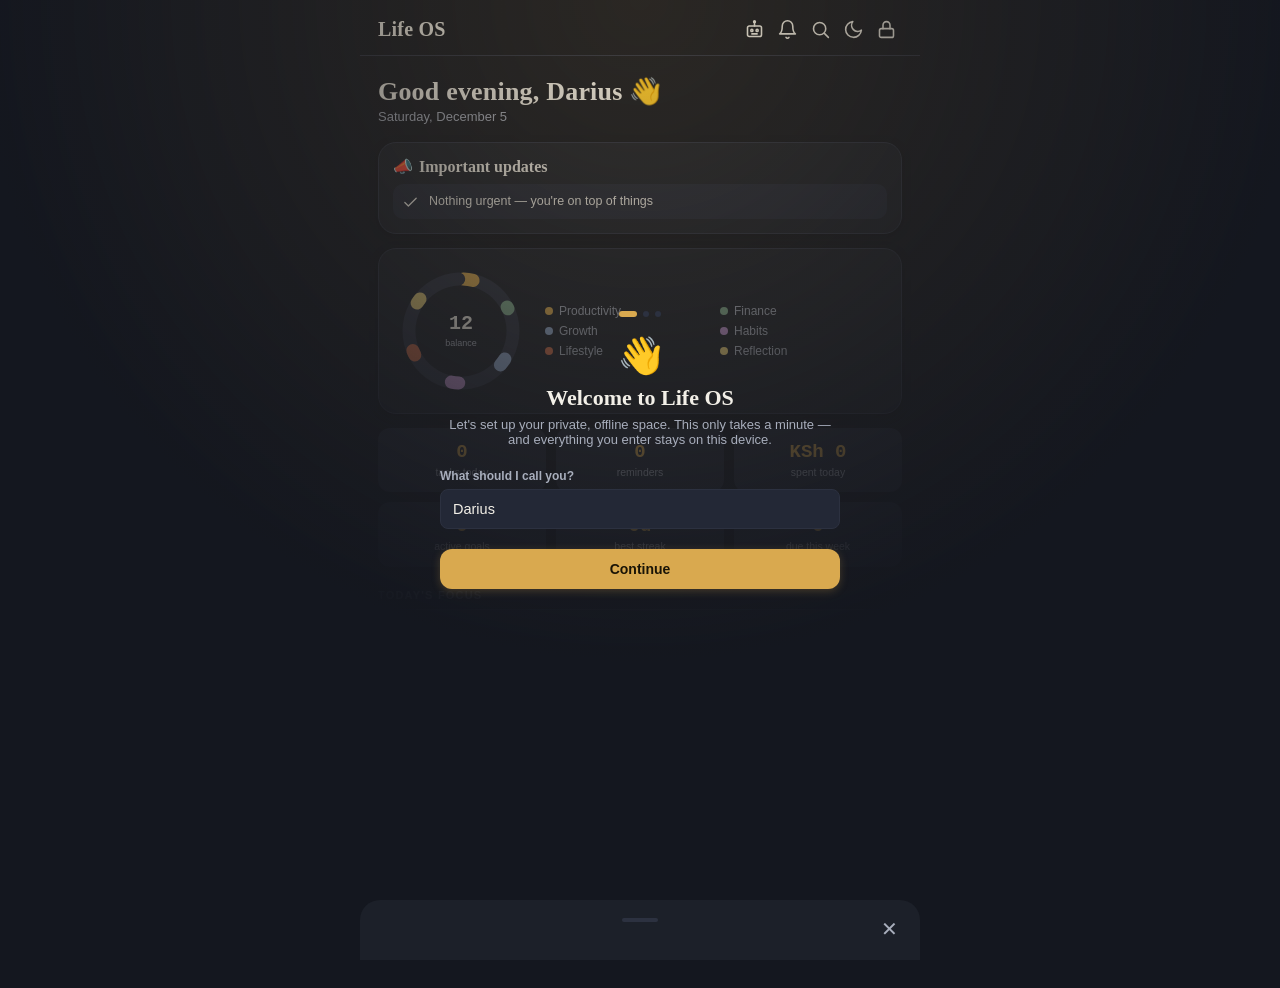
==== commit c9bc8d7b: "Add files via upload" ====
--- a/index.html
+++ b/index.html
@@ -78,6 +78,7 @@
 
 </div>
 
+<script src="config.js"></script>
 <script src="db.js"></script>
 <script src="settings.js"></script>
 <script src="app.js"></script>
--- a/style.css
+++ b/style.css
@@ -205,11 +205,15 @@
 /* ---------- Quick add grid ---------- */
 .qa-grid{display:grid; grid-template-columns:repeat(4,1fr); gap:10px; margin-top:14px;}
 .qa-item{background:var(--panel-2); border:1px solid var(--line); border-radius:var(--r-md); padding:14px 6px; text-align:center; cursor:pointer;}
-.qa-item .em{font-size:22px; display:block; margin-bottom:6px;}
+.qa-item .em{display:flex; justify-content:center; margin-bottom:6px;}
 .qa-item .l{font-size:10.5px; color:var(--fog); font-weight:600;}
 
 /* ---------- Module tiles (More screen) ---------- */
 .tile-grid{display:grid; grid-template-rows:repeat(2,1fr); grid-auto-flow:column; grid-auto-columns:138px; gap:10px; overflow-x:auto; scroll-snap-type:x proximity; padding-bottom:6px; -webkit-overflow-scrolling:touch; scrollbar-width:none; -webkit-mask-image:linear-gradient(to right, black 94%, transparent 100%); mask-image:linear-gradient(to right, black 94%, transparent 100%);}
+.scroll-arrow{position:absolute; top:50%; transform:translateY(-50%); width:26px; height:26px; border-radius:50%; background:var(--panel); border:1px solid var(--line); color:var(--paper); display:flex; align-items:center; justify-content:center; cursor:pointer; z-index:2; box-shadow:0 2px 6px rgba(0,0,0,0.3); opacity:0.9;}
+.scroll-arrow-left{left:-4px;}
+.scroll-arrow-right{right:-4px;}
+.scroll-arrow:active{transform:translateY(-50%) scale(0.88);}
 .tile-grid::-webkit-scrollbar{display:none;}
 .tile{background:var(--panel); border:1px solid var(--line); border-radius:var(--r-lg); padding:14px; cursor:pointer; scroll-snap-align:start; display:flex; flex-direction:column; justify-content:flex-start; min-height:92px;}
 .tile .em{font-size:22px;}
